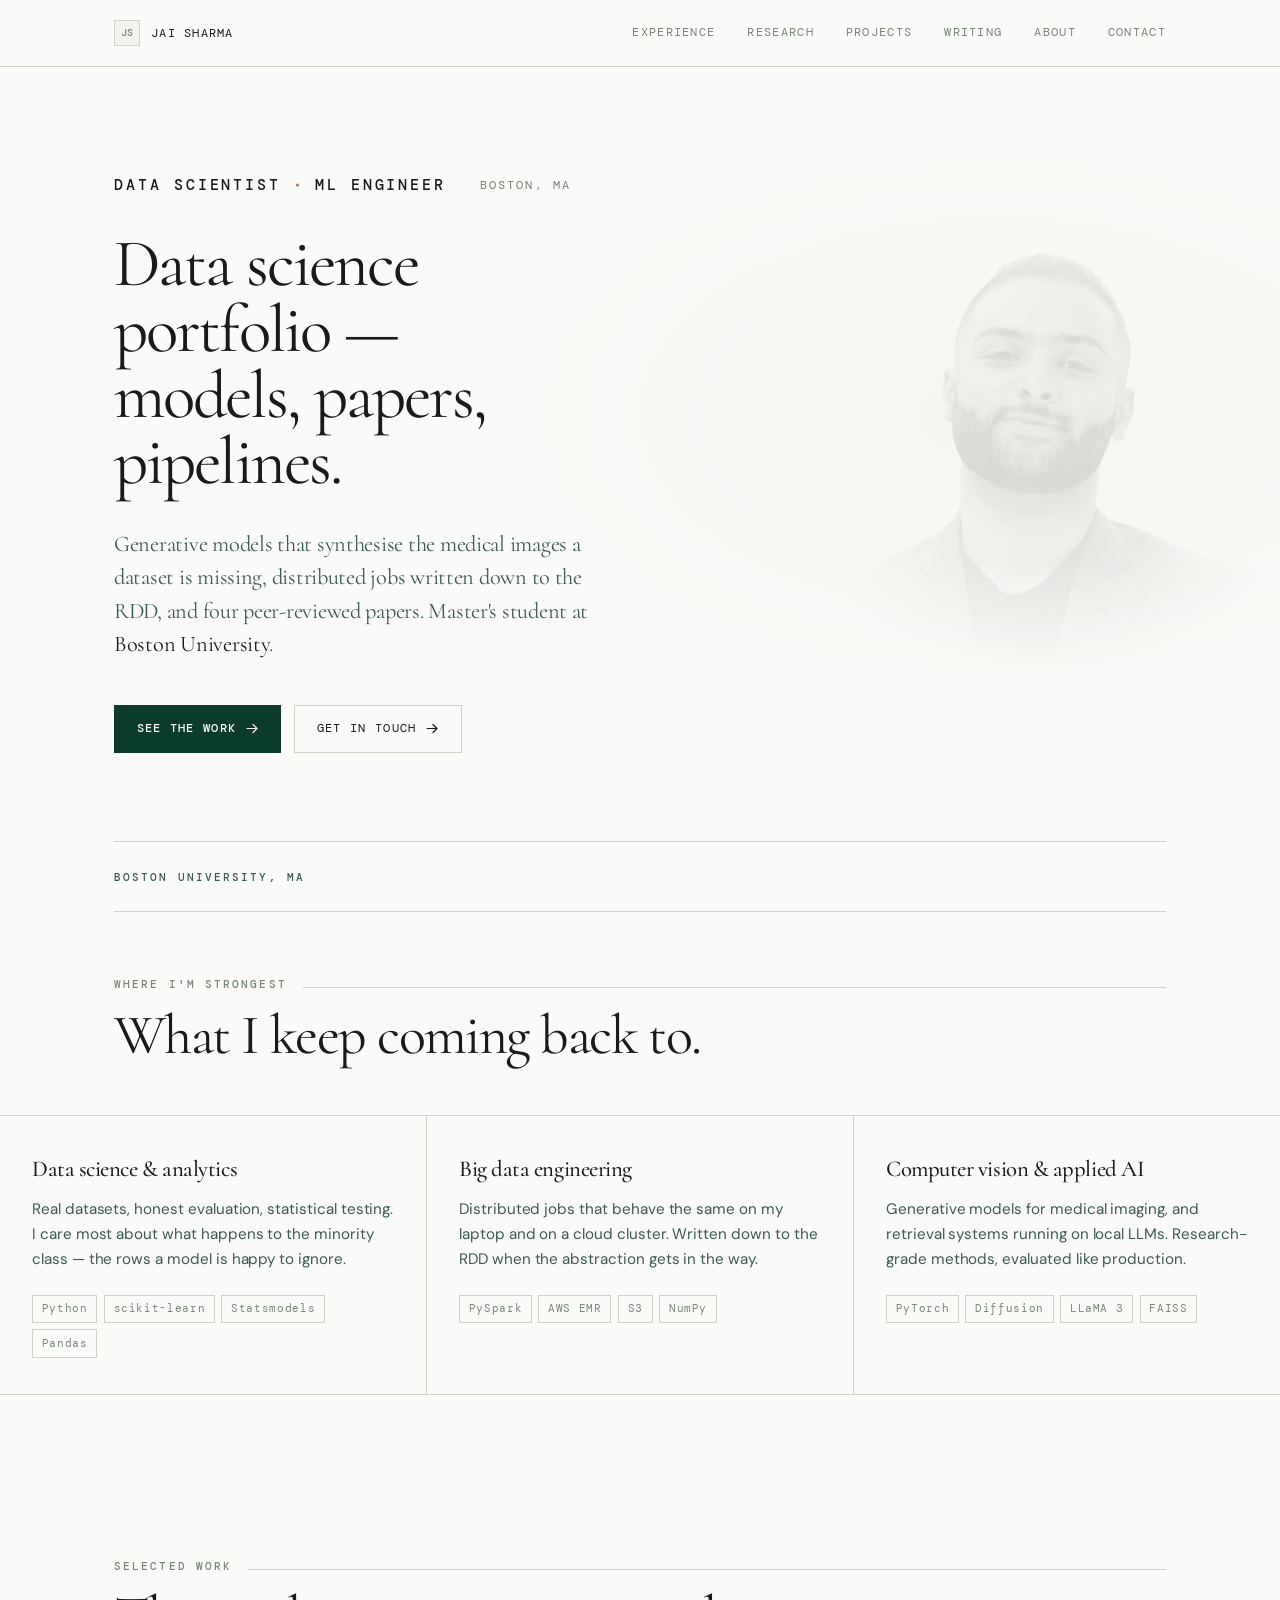
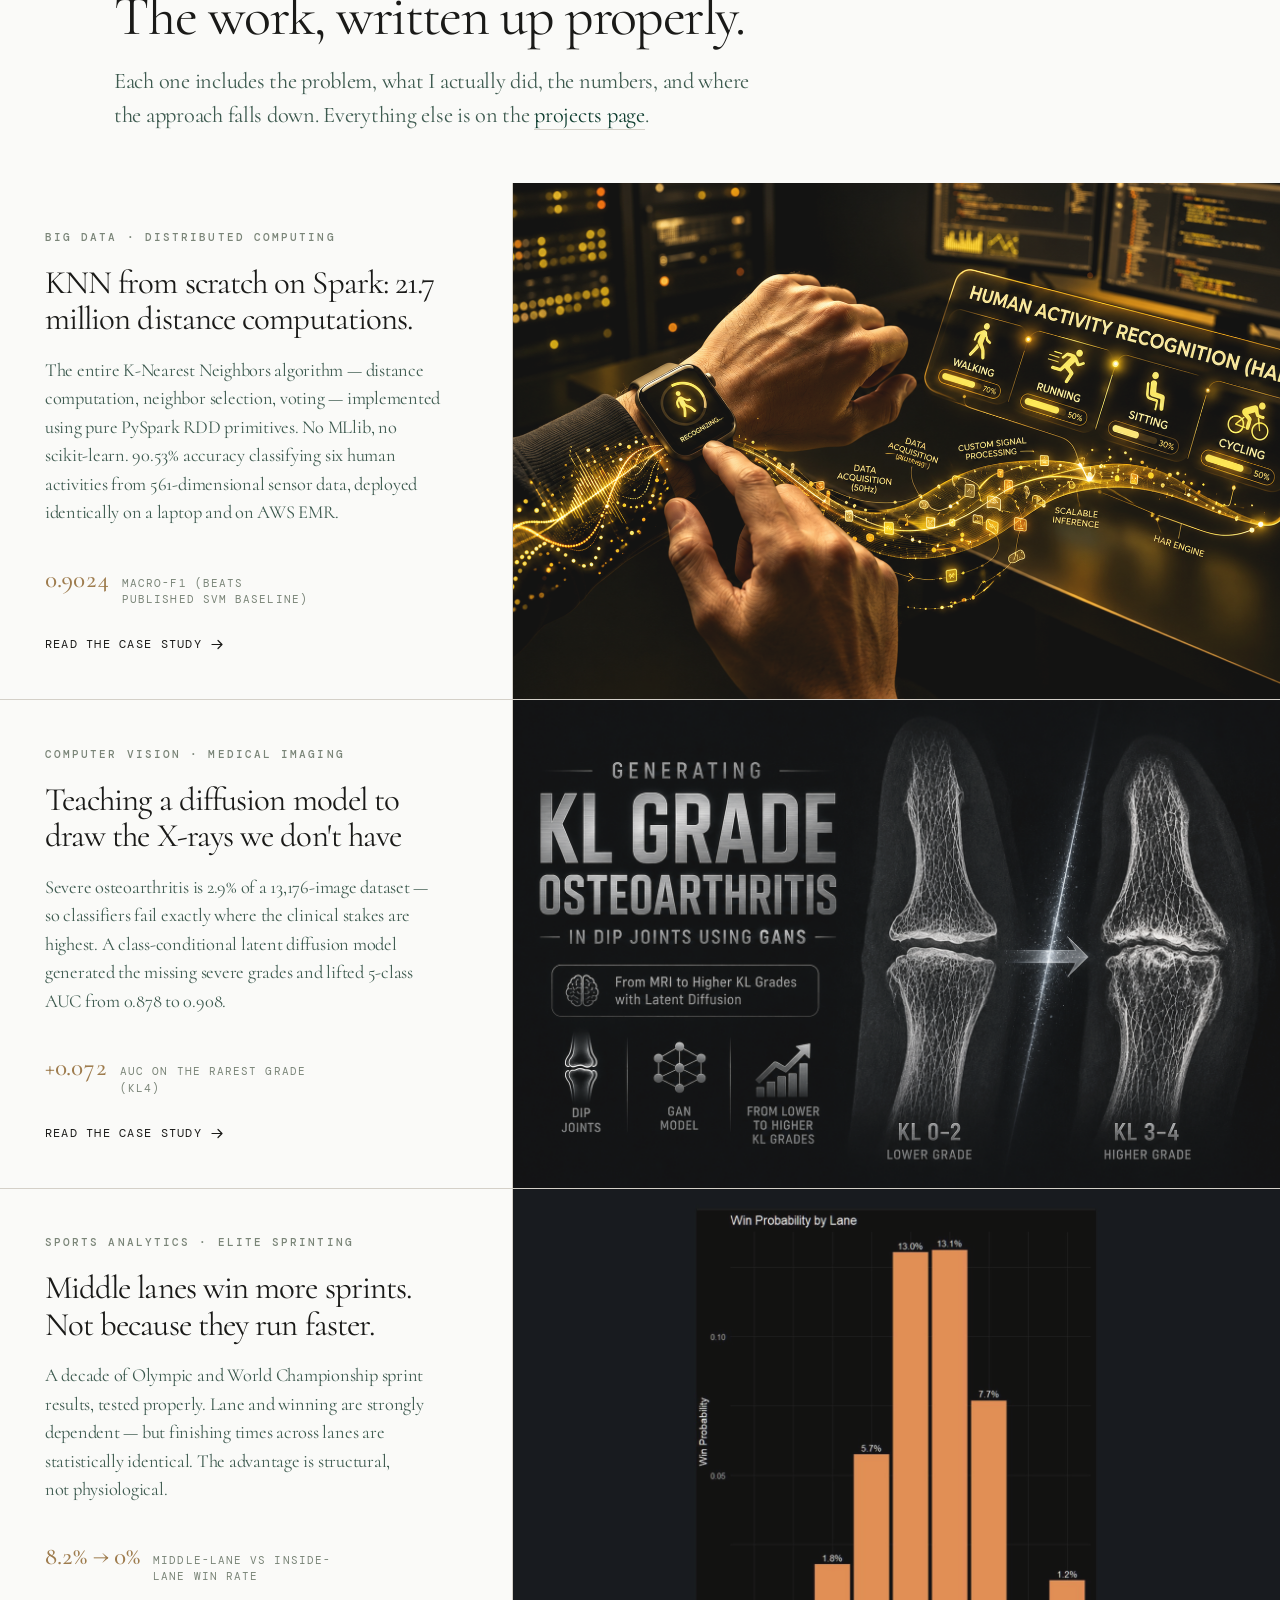
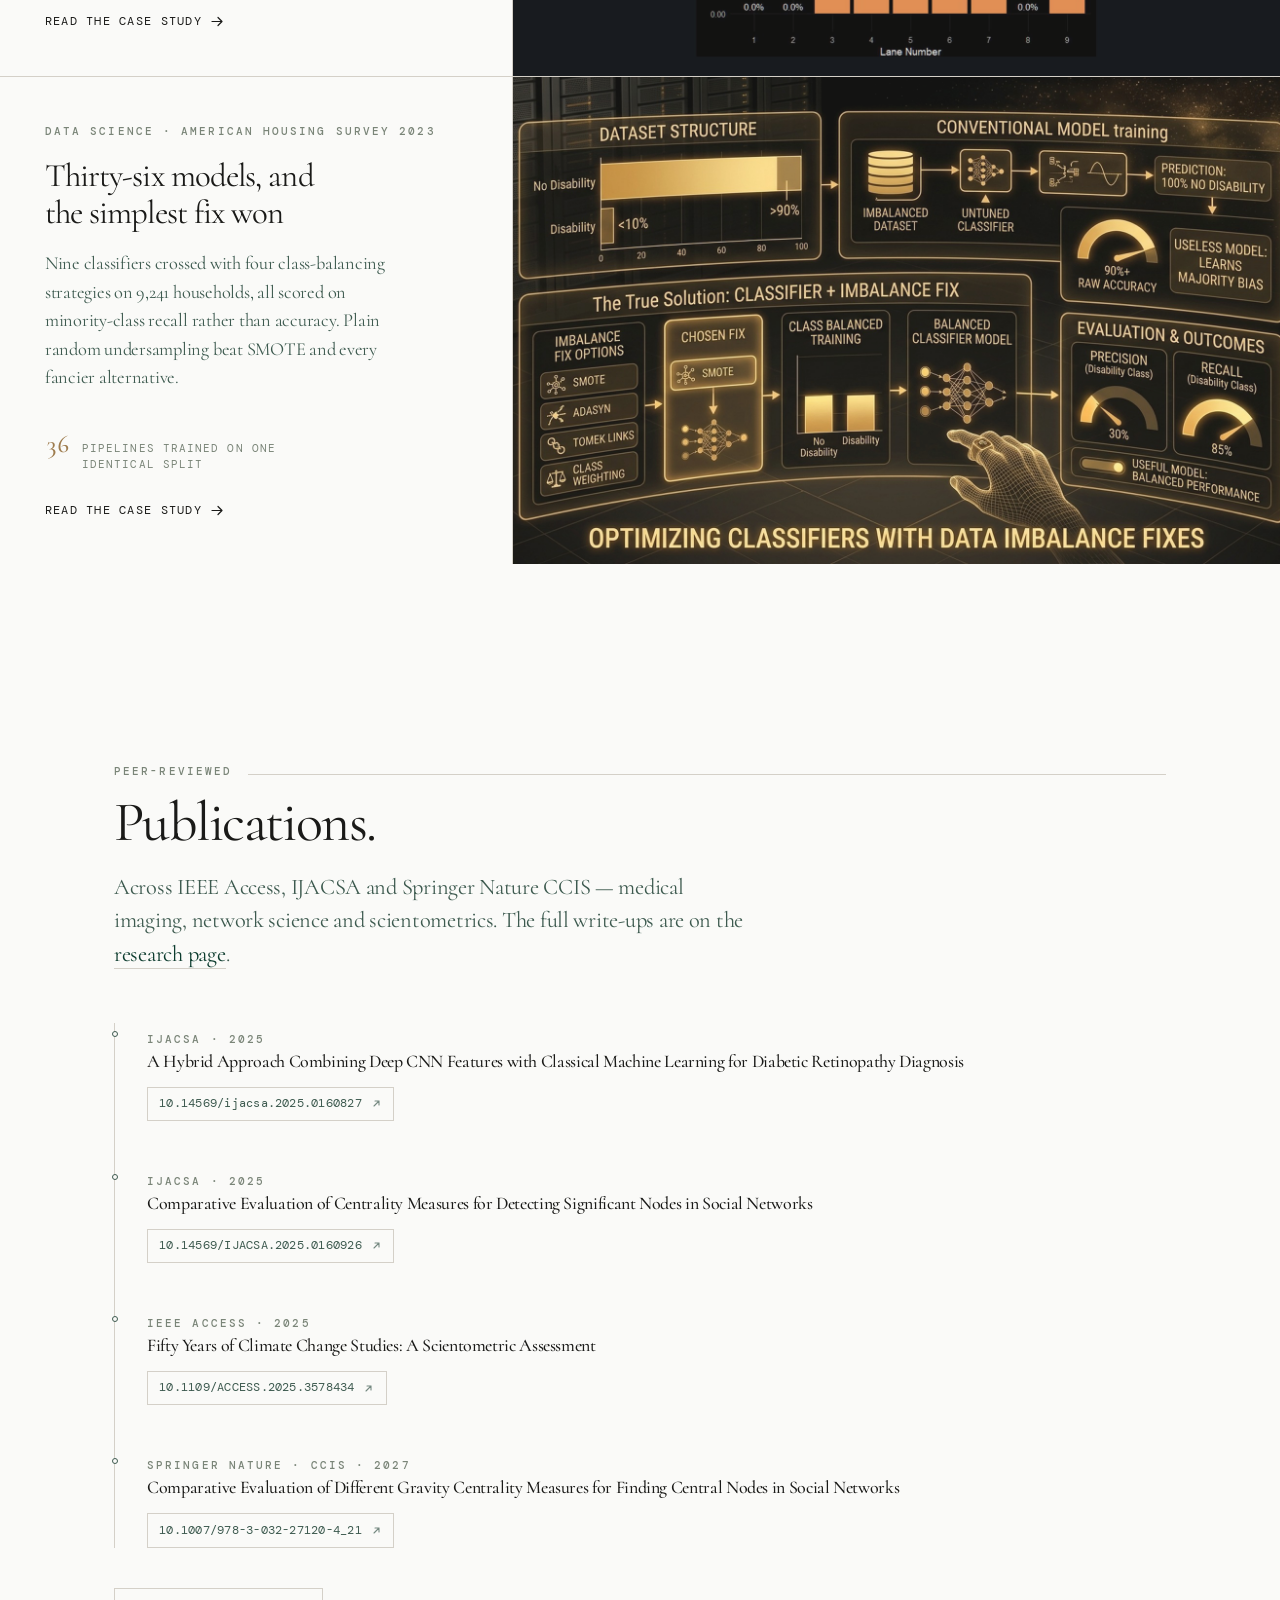
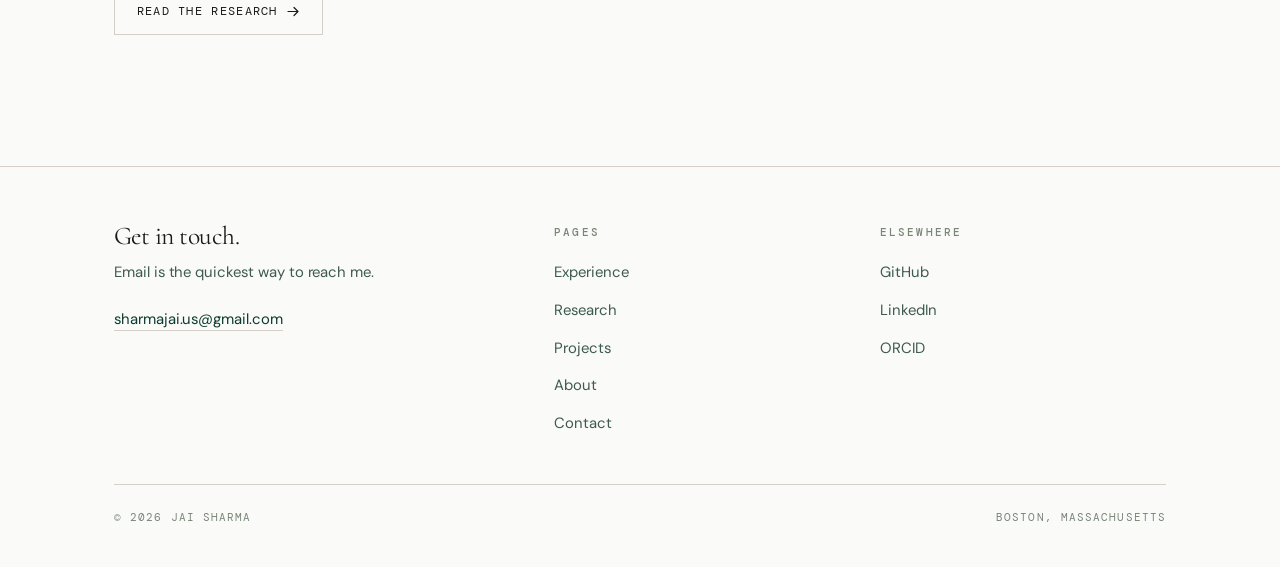
==== index.html @ 4ce23d23 "Snapshot of the Vault design before the Antigravity redesign Co-Authored-By: Claude Opus 5.5 <norepl" ====
<!doctype html>
<html lang="en">
<head>
<meta charset="utf-8">
<meta name="viewport" content="width=device-width, initial-scale=1">
<title>Jai Sharma — Data Scientist &amp; ML Engineer, Boston</title>
<meta name="description" content="Data scientist and ML engineer in Boston. Class-conditional latent diffusion for medical imaging, distributed systems on PySpark and AWS EMR, and four peer-reviewed publications.">
<link rel="canonical" href="https://sharmajai.com/">
<link rel="icon" href="assets/branding/favicon.ico" sizes="32x32">
<link rel="icon" href="assets/branding/icon-192.png" type="image/png" sizes="192x192">
<link rel="apple-touch-icon" href="assets/branding/apple-touch-icon.png">
<meta property="og:type" content="website">
<meta property="og:url" content="https://sharmajai.com/">
<meta property="og:title" content="Jai Sharma — Data Scientist &amp; ML Engineer">
<meta property="og:description" content="Latent diffusion for medical imaging. PySpark on AWS EMR. Four peer-reviewed papers.">
<meta property="og:image" content="https://sharmajai.com/assets/branding/og-image.jpg">
<meta name="twitter:card" content="summary_large_image">
<link rel="preconnect" href="https://fonts.googleapis.com">
<link rel="preconnect" href="https://fonts.gstatic.com" crossorigin>
<link href="https://fonts.googleapis.com/css2?family=Cormorant:ital,wght@0,300..700;1,300..700&amp;family=DM+Sans:ital,opsz,wght@0,9..40,100..1000;1,9..40,100..1000&amp;family=DM+Mono:wght@400;500&amp;display=swap" rel="stylesheet">
<link rel="stylesheet" href="css/site.css">
<script type="application/ld+json">
{
  "@context": "https://schema.org",
  "@type": "Person",
  "name": "Jai Sharma",
  "url": "https://sharmajai.com",
  "email": "sharmajai.us@gmail.com",
  "jobTitle": "Data Scientist and Machine Learning Engineer",
  "address": { "@type": "PostalAddress", "addressLocality": "Boston", "addressRegion": "MA" },
  "alumniOf": [
    { "@type": "CollegeOrUniversity", "name": "Boston University" },
    { "@type": "CollegeOrUniversity", "name": "Guru Nanak Dev University" }
  ],
  "sameAs": [
    "https://github.com/jai0812",
    "https://linkedin.com/in/jaisharma08122002/",
    "https://orcid.org/0009-0006-7427-8998"
  ]
}
</script>
</head>
<body>
<a class="skip" href="#main">Skip to content</a>

<header class="nav">
  <div class="nav__in">
    <a class="brand" href="index.html">
      <span class="brand__mark" aria-hidden="true">JS</span>
      <span class="brand__name">Jai Sharma</span>
    </a>
    <button class="nav__toggle" type="button" aria-expanded="false" aria-label="Open menu" aria-controls="nav-links">
      <svg viewBox="0 0 16 16" fill="none" aria-hidden="true"><path d="M1 4h14M1 8h14M1 12h14" stroke="currentColor" stroke-width="1.3" stroke-linecap="round"/></svg>
    </button>
    <nav class="nav__links" id="nav-links" data-open="false" aria-label="Primary">
      <a class="nav__link" href="experience.html">Experience</a>
      <a class="nav__link" href="research.html">Research</a>
      <a class="nav__link" href="projects.html">Projects</a>
      <a class="nav__link" href="writing.html">Writing</a>
      <a class="nav__link" href="about.html">About</a>
      <a class="nav__link" href="contact.html">Contact</a>
    </nav>
  </div>
</header>

<main id="main">

  <!-- ============================ hero ============================== -->
  <section class="hero">
    <div class="hero__plate" aria-hidden="true">
      <img src="assets/photo/jai-cutout.png" alt="" width="1000" height="998" fetchpriority="high">
    </div>

    <div class="wrap hero__in">
      <p class="hero__eyebrow">
        <span class="hero__role">Data Scientist</span>
        <span class="hero__role">ML Engineer</span>
        <span class="hero__loc">Boston, MA</span>
      </p>

      <h1 class="display hero__display">Data science portfolio — models, papers, pipelines.</h1>

      <p class="lede hero__sub">
        Generative models that synthesise the medical images a dataset is missing,
        distributed jobs written down to the RDD, and four peer-reviewed papers.
        Master's student at <strong>Boston University</strong>.
      </p>

      <div class="hero__cta">
        <a class="btn btn--primary" href="#work" data-arrow>See the work</a>
        <a class="btn" href="contact.html" data-arrow>Get in touch</a>
        <a class="btn" data-resume download hidden>Download résumé</a>
      </div>
    </div>
  </section>

  <div class="wrap"><div data-availability hidden></div></div>

  <!-- =========================== pillars =========================== -->
  <section class="section section--tight">
    <div class="wrap">
      <div class="shead">
        <div class="shead__top"><span class="label">Where I'm strongest</span></div>
        <h2 class="display">What I keep coming back to.</h2>
      </div>
    </div>
    <div data-render="pillars"></div>
  </section>

  <!-- ======================== selected work ======================== -->
  <section class="section" id="work">
    <div class="wrap">
      <div class="shead">
        <div class="shead__top"><span class="label">Selected work</span></div>
        <h2 class="display">The work, written up properly.</h2>
        <p class="lede">Each one includes the problem, what I actually did, the numbers,
          and where the approach falls down. Everything else is on the
          <a class="link" href="projects.html">projects page</a>.</p>
      </div>
    </div>
    <div data-render="cases"></div>
  </section>

  <!-- ========================= publications ======================== -->
  <section class="section">
    <div class="wrap">
      <div class="shead">
        <div class="shead__top"><span class="label">Peer-reviewed</span></div>
        <h2 class="display">Publications.</h2>
        <p class="lede">Across IEEE Access, IJACSA and Springer Nature CCIS —
          medical imaging, network science and scientometrics. The full write-ups
          are on the <a class="link" href="research.html">research page</a>.</p>
      </div>
      <div data-render="publist"></div>
      <div style="margin-top:2.5rem">
        <a class="btn" href="research.html" data-arrow>Read the research</a>
      </div>
    </div>
  </section>

</main>

<footer class="foot">
  <div class="wrap">
    <div class="foot__in">
      <div>
        <h2 class="display">Get in touch.</h2>
        <p>Email is the quickest way to reach me.</p>
        <p style="margin-top:1.4rem">
          <a class="link" data-site="email" href="mailto:sharmajai.us@gmail.com">sharmajai.us@gmail.com</a>
        </p>
      </div>
      <div class="foot__col">
        <h3 class="label">Pages</h3>
        <ul>
          <li><a href="experience.html">Experience</a></li>
          <li><a href="research.html">Research</a></li>
          <li><a href="projects.html">Projects</a></li>
          <li><a href="about.html">About</a></li>
          <li><a href="contact.html">Contact</a></li>
        </ul>
      </div>
      <div class="foot__col">
        <h3 class="label">Elsewhere</h3>
        <ul>
          <li><a data-site="github" href="https://github.com/jai0812" target="_blank" rel="noopener">GitHub</a></li>
          <li><a data-site="linkedin" href="https://linkedin.com/in/jaisharma08122002/" target="_blank" rel="noopener">LinkedIn</a></li>
          <li><a data-site="orcid" href="https://orcid.org/0009-0006-7427-8998" target="_blank" rel="noopener">ORCID</a></li>
        </ul>
      </div>
    </div>
    <div class="foot__base">
      <span>© <span data-year>2026</span> Jai Sharma</span>
      <span>Boston, Massachusetts</span>
    </div>
  </div>
</footer>

<script src="js/data.js"></script>
<script src="js/site.js"></script>
</body>
</html>
---- css/site.css ----
/* =============================================================================
   sharmajai.com — visual system

   Direction: The Vault. A Swiss private bank's annual report — near-white linen,
   deep forest green, and gold reserved strictly for measured results. Vast white
   space, surgical precision. Every element earns its place or it is not there.
   ========================================================================== */

/* ------------------------------- tokens ---------------------------------- */
:root {
  /* surfaces — warm linen whites */
  --film:        #FAFAF8;
  --film-1:      #F4F2EE;
  --film-2:      #EDEAE4;
  --film-3:      #E5E2DB;

  /* structure */
  --line:        #D4D0C8;
  --line-soft:   #E5E2DB;

  /* type */
  --bone:        #0B3B2D;   /* primary — deep forest green */
  --soft:        #3D5A4F;   /* secondary — muted green */
  --dim:         #7A8578;   /* tertiary, labels */

  /* the one warm accent — measured results only */
  --signal:      #9E7C4E;
  --signal-weak: #F0EBE0;

  /* ink — for headings that need true black density */
  --ink:         #1A1A18;

  /* focus ring */
  --exposure:    #0B3B2D;

  /* type families */
  --display: 'Cormorant', 'Garamond', 'Times New Roman', serif;
  --body:    'DM Sans', -apple-system, BlinkMacSystemFont, 'Segoe UI', sans-serif;
  --mono:    'DM Mono', ui-monospace, 'SF Mono', Menlo, monospace;

  /* rhythm */
  --gutter: clamp(1.25rem, 5vw, 4rem);
  --max:    1180px;
  --pad-y:  clamp(4.5rem, 11vh, 9rem);

  --ease: cubic-bezier(.22, .61, .36, 1);
}

/* ------------------------------- reset ----------------------------------- */
*, *::before, *::after { box-sizing: border-box; }
[hidden] { display: none !important; }
html { -webkit-text-size-adjust: 100%; scroll-behavior: smooth; }
body, h1, h2, h3, h4, p, figure, blockquote, dl, dd, ul, ol { margin: 0; padding: 0; }
ul, ol { list-style: none; }
img, svg, canvas, video { display: block; max-width: 100%; }
button, input, textarea, select { font: inherit; color: inherit; }

body {
  background: var(--film);
  color: var(--ink);
  font-family: var(--body);
  font-size: 1.0625rem;
  line-height: 1.65;
  font-weight: 400;
  letter-spacing: -0.003em;
  -webkit-font-smoothing: antialiased;
  overflow-x: hidden;
}

::selection { background: var(--bone); color: var(--film); }

/* ---------------------------- typography --------------------------------- */
.display {
  font-family: var(--display);
  font-weight: 400;
  line-height: 0.98;
  letter-spacing: -0.028em;
  color: var(--ink);
  text-wrap: balance;
}
.display em { font-style: italic; font-weight: 400; }

h1.display  { font-size: clamp(2.9rem, 8.2vw, 6.6rem); }
h1.hero__display { font-size: clamp(2.2rem, 5.5vw, 4.2rem); }
h2.display  { font-size: clamp(2.1rem, 4.6vw, 3.5rem); }
h3.display  { font-size: clamp(1.5rem, 2.6vw, 2.05rem); line-height: 1.12; }

.lede {
  font-family: var(--display);
  font-weight: 400;
  font-size: clamp(1.18rem, 1.75vw, 1.45rem);
  line-height: 1.5;
  letter-spacing: -0.012em;
  color: var(--soft);
  max-width: 58ch;
  text-wrap: pretty;
}

.label {
  font-family: var(--mono);
  font-size: 0.6875rem;
  font-weight: 500;
  letter-spacing: 0.19em;
  text-transform: uppercase;
  color: var(--dim);
}

.prose p { max-width: 68ch; color: var(--soft); margin-bottom: 1.1em; text-wrap: pretty; }
.prose p:last-child { margin-bottom: 0; }
.prose strong { color: var(--ink); font-weight: 500; }
.prose em { color: var(--ink); font-style: italic; }

.fig {
  font-family: var(--display);
  font-weight: 500;
  color: var(--signal);
  font-variant-numeric: tabular-nums;
  letter-spacing: -0.01em;
  font-size: 1.1em;
}

a { color: inherit; text-decoration: none; }

.link {
  color: var(--bone);
  border-bottom: 1px solid var(--line);
  padding-bottom: 1px;
  transition: border-color .25s var(--ease), color .25s var(--ease);
}
.link:hover { border-bottom-color: var(--signal); color: var(--ink); }

.doi {
  display: inline-flex; align-items: center; gap: .55rem;
  font-family: var(--mono); font-size: .74rem; letter-spacing: .02em;
  color: var(--soft);
  border: 1px solid var(--line); border-radius: 0;
  padding: .4rem .7rem;
  transition: border-color .25s var(--ease), color .25s var(--ease), background .25s var(--ease);
}
.doi svg { flex: none; opacity: .7; }
.doi:hover { color: var(--ink); border-color: var(--bone); background: var(--film-1); }
.doi:hover svg { opacity: 1; }

:focus-visible {
  outline: 2px solid var(--exposure);
  outline-offset: 3px;
  border-radius: 0;
}

.skip {
  position: absolute; left: -9999px; top: 0; z-index: 200;
  background: var(--bone); color: var(--film);
  padding: .75rem 1.25rem; font-family: var(--mono); font-size: .8rem;
}
.skip:focus { left: 1rem; top: 1rem; }

.sr { position: absolute; width: 1px; height: 1px; padding: 0; overflow: hidden;
      clip: rect(0 0 0 0); white-space: nowrap; border: 0; }

/* ------------------------------ layout ----------------------------------- */
.wrap { width: 100%; max-width: var(--max); margin-inline: auto; padding-inline: var(--gutter); }
.section { padding-block: var(--pad-y); }
.section--tight { padding-block: clamp(3rem, 7vh, 5rem); }
.rule { height: 1px; background: var(--line); border: 0; }

.shead { display: flex; flex-direction: column; gap: .9rem; margin-bottom: 3.25rem; }
.shead__top { display: flex; align-items: baseline; gap: 1rem; }
.shead__top::after { content: ''; flex: 1; height: 1px; background: var(--line); }
.shead .lede { margin-top: .35rem; }

/* ------------------------------ nav -------------------------------------- */
.nav {
  position: sticky; top: 0; z-index: 60;
  background: color-mix(in srgb, var(--film) 88%, transparent);
  backdrop-filter: blur(14px) saturate(120%);
  -webkit-backdrop-filter: blur(14px) saturate(120%);
  border-bottom: 1px solid var(--line);
}
.nav__in {
  display: flex; align-items: center; justify-content: space-between;
  height: 66px;
  width: 100%; max-width: var(--max); margin-inline: auto; padding-inline: var(--gutter);
}
.brand { display: flex; align-items: center; gap: .7rem; }
.brand__mark {
  width: 26px; height: 26px; flex: none; border-radius: 0;
  border: 1px solid var(--line);
  display: grid; place-items: center;
  font-family: var(--mono); font-size: .625rem; font-weight: 500;
  letter-spacing: .04em; color: var(--dim);
  background: var(--film-1);
  transition: border-color .3s var(--ease), color .3s var(--ease), background .3s var(--ease);
}
.brand:hover .brand__mark { border-color: var(--bone); color: var(--bone); background: var(--film-2); }
.brand__name { font-family: var(--mono); font-size: .78rem; letter-spacing: .1em;
               text-transform: uppercase; color: var(--ink); }

.nav__links { display: flex; align-items: center; gap: 2rem; }
.nav__link {
  font-family: var(--mono); font-size: .74rem; letter-spacing: .11em;
  text-transform: uppercase; color: var(--dim);
  padding-block: .4rem; position: relative;
  transition: color .25s var(--ease);
}
.nav__link:hover { color: var(--ink); }
.nav__link[aria-current='page'] { color: var(--ink); }
.nav__link[aria-current='page']::after {
  content: ''; position: absolute; left: 0; right: 0; bottom: -2px;
  height: 1px; background: var(--bone);
}

.nav__toggle {
  display: none; background: none; border: 1px solid var(--line);
  width: 40px; height: 34px; border-radius: 0; cursor: pointer;
  color: var(--soft); align-items: center; justify-content: center;
}
.nav__toggle svg { width: 16px; height: 16px; }

/* -------------------------- hero (home only) ----------------------------- */
.hero { position: relative; overflow: hidden; }
.hero__in {
  position: relative; z-index: 2;
  min-height: min(86vh, 780px);
  display: flex; flex-direction: column; justify-content: center;
  padding-block: clamp(4rem, 9vh, 7rem) clamp(3rem, 7vh, 5rem);
}
.hero__eyebrow {
  display: flex; flex-wrap: wrap; align-items: center;
  gap: .55rem 2.1rem; margin-bottom: 2.1rem;
}
.hero__role {
  font-family: var(--mono); font-size: .92rem; font-weight: 500;
  letter-spacing: .2em; text-transform: uppercase; color: var(--ink);
  position: relative;
}
.hero__role + .hero__role::before {
  content: ''; position: absolute; left: -1.15rem; top: 50%;
  width: 3px; height: 3px; border-radius: 50%; background: var(--signal);
  transform: translateY(-50%);
}
.hero__loc {
  font-family: var(--mono); font-size: .78rem; letter-spacing: .17em;
  text-transform: uppercase; color: var(--dim);
}

.hero h1 { max-width: 12ch; color: var(--ink); }
.hero__sub { margin-top: 2rem; max-width: 44ch; }
.hero__sub strong { color: var(--ink); font-weight: 400; }
.hero__cta { display: flex; flex-wrap: wrap; gap: .8rem; margin-top: 2.75rem; }

/* portrait — lighter treatment on white */
.hero__plate {
  position: absolute; z-index: 1; pointer-events: none;
  top: 50%; right: -2%; transform: translateY(-50%);
  width: min(42vw, 560px); aspect-ratio: 1 / 1;
}
.hero__plate img {
  width: 100%; height: 100%; object-fit: contain;
  opacity: .12;
  filter: grayscale(1) contrast(1.08);
  -webkit-mask-image: radial-gradient(ellipse 68% 62% at 52% 42%, #000 32%, transparent 78%);
          mask-image: radial-gradient(ellipse 68% 62% at 52% 42%, #000 32%, transparent 78%);
}
/* subtle warm glow */
.hero::before {
  content: ''; position: absolute; inset: 0; z-index: 0; pointer-events: none;
  background: radial-gradient(ellipse 60% 55% at 78% 45%,
              color-mix(in srgb, var(--signal) 4%, transparent), transparent 70%);
}

/* ------------------------------ buttons ---------------------------------- */
.btn {
  display: inline-flex; align-items: center; gap: .6rem;
  font-family: var(--mono); font-size: .74rem; letter-spacing: .11em;
  text-transform: uppercase;
  padding: .82rem 1.35rem; border-radius: 0;
  border: 1px solid var(--line);
  color: var(--ink); background: transparent;
  cursor: pointer;
  transition: border-color .3s var(--ease), background .3s var(--ease),
              color .3s var(--ease), transform .3s var(--ease);
}
.btn:hover { border-color: var(--bone); background: var(--film-1); transform: translateY(-1px); }
.btn--primary { background: var(--bone); color: var(--film); border-color: var(--bone); font-weight: 500; }
.btn--primary:hover { background: var(--ink); border-color: var(--ink); color: var(--film); }
.btn__arrow { transition: transform .3s var(--ease); }
.btn:hover .btn__arrow { transform: translateX(3px); }

/* ------------------------------- panels ---------------------------------- */
.panel {
  background: var(--film-1);
  border: 1px solid var(--line);
  border-radius: 0;
}

/* ------------------------------ pillars ---------------------------------- */
.pillars { display: grid; gap: 1px; background: var(--line); border-block: 1px solid var(--line); }
@media (min-width: 820px) { .pillars { grid-template-columns: repeat(3, 1fr); } }
.pillar { background: var(--film); padding: 2.5rem 2rem 2.25rem; transition: background .4s var(--ease); }
.pillar:hover { background: var(--film-1); }
.pillar h3 { font-family: var(--display); font-size: 1.42rem; font-weight: 500;
             letter-spacing: -0.02em; line-height: 1.15; margin-bottom: .95rem; color: var(--ink); }
.pillar p { color: var(--soft); font-size: .95rem; margin-bottom: 1.4rem; }
.chips { display: flex; flex-wrap: wrap; gap: .4rem; }
.chip {
  font-family: var(--mono); font-size: .66rem; letter-spacing: .06em;
  color: var(--dim); border: 1px solid var(--line);
  padding: .28rem .55rem; border-radius: 0; white-space: nowrap;
}

/* ---------------------------- case study cards --------------------------- */
.cases { display: flex; flex-direction: column; gap: 1px; background: var(--line); }
.case {
  display: grid; gap: 0; background: var(--film);
  position: relative;
  transition: background .4s var(--ease);
}
.case:hover { background: var(--film-1); }
@media (min-width: 900px) { .case { grid-template-columns: 40% 60%; align-items: stretch; } }

.case__body { padding: clamp(2rem, 3.5vw, 3rem); display: flex; flex-direction: column; }
.case__kicker { margin-bottom: 1.15rem; }
.case__body h3 { margin-bottom: 1.1rem; color: var(--ink); }
.case__body p {
  font-family: var(--display); font-weight: 400;
  font-size: clamp(1.15rem, 1.35vw, 1.32rem); line-height: 1.55; letter-spacing: -0.013em;
  color: var(--soft); max-width: 44ch; text-wrap: pretty;
}
.case__metric { margin-top: auto; padding-top: 2rem; display: flex; align-items: baseline; gap: .85rem; }
.case__metric .fig { font-size: 1.55rem; }
.case__metric span:last-child { font-family: var(--mono); font-size: .68rem;
  letter-spacing: .1em; text-transform: uppercase; color: var(--dim); max-width: 28ch; line-height: 1.5; }
.case__more { margin-top: 1.75rem; display: inline-flex; align-items: center; gap: .55rem;
  font-family: var(--mono); font-size: .72rem; letter-spacing: .11em; text-transform: uppercase;
  color: var(--ink); }
.case__more svg { transition: transform .3s var(--ease); }
.case:hover .case__more svg { transform: translateX(4px); }

.case__plate { position: relative; background: var(--film-2); overflow: hidden;
               border-left: 1px solid var(--line); min-height: 260px; }
@media (min-width: 900px) { .case__plate { min-height: clamp(300px, 27vw, 460px); } }
.case__plate .case__media {
  width: 100%; height: 100%; object-fit: cover; object-position: center;
  opacity: .92;
  transition: opacity .5s var(--ease), transform .8s var(--ease);
}
.case:hover .case__plate .case__media { opacity: 1; transform: scale(1.015); }
.case__plate--empty { display: grid; place-items: center; }
.case__plate--empty .label { color: var(--line); font-size: .62rem; }

/* --------------------------- publications -------------------------------- */
.papers { border-top: 1px solid var(--line); }
.paper { border-bottom: 1px solid var(--line); }
.paper__head {
  width: 100%; text-align: left; background: none; border: 0; cursor: pointer;
  display: grid; gap: .55rem 1.75rem; padding: 1.9rem 0;
  transition: opacity .3s var(--ease);
}
@media (min-width: 860px) { .paper__head { grid-template-columns: 132px 1fr 40px; align-items: start; } }
.paper__head:hover { opacity: .68; }
.paper__venue { font-family: var(--mono); font-size: .7rem; letter-spacing: .1em;
                text-transform: uppercase; color: var(--dim); line-height: 1.7; }
.paper__venue b { display: block; color: var(--soft); font-weight: 500; }
.paper__title { font-family: var(--display); font-size: clamp(1.15rem, 1.9vw, 1.42rem);
                font-weight: 500; line-height: 1.28; letter-spacing: -0.015em; text-wrap: pretty; color: var(--ink); }
.paper__authors { font-size: .84rem; color: var(--dim); margin-top: .6rem; }
.paper__authors b { color: var(--soft); font-weight: 500; }
.paper__plus { justify-self: end; color: var(--dim); align-self: center;
               font-family: var(--mono); font-size: 1.1rem; line-height: 1;
               transition: transform .35s var(--ease), color .3s var(--ease); }
.paper__head[aria-expanded='true'] .paper__plus { transform: rotate(45deg); color: var(--signal); }

.paper__panel { display: grid; grid-template-rows: 0fr; transition: grid-template-rows .45s var(--ease); }
.paper__panel[data-open='true'] { grid-template-rows: 1fr; }
.paper__panel > div { overflow: hidden; }
.paper__inner { padding-bottom: 3rem; display: grid; gap: 2.25rem; }
@media (min-width: 900px) { .paper__inner { grid-template-columns: 1fr 1fr; gap: 2.25rem 3.5rem; } }
.paper__lede { font-family: var(--display); font-size: 1.22rem; font-weight: 400;
               line-height: 1.4; letter-spacing: -0.015em; color: var(--ink); }
@media (min-width: 900px) { .paper__lede { grid-column: 1 / -1; max-width: 46ch; } }

.stepped { counter-reset: s; display: flex; flex-direction: column; gap: 1rem; }
.stepped li { position: relative; padding-left: 2.4rem; color: var(--soft); font-size: .94rem; }
.stepped li::before {
  counter-increment: s; content: counter(s, decimal-leading-zero);
  position: absolute; left: 0; top: .18em;
  font-family: var(--mono); font-size: .68rem; color: var(--dim); letter-spacing: .05em;
}

.kv { border-top: 1px solid var(--line); }
.kv div { display: flex; justify-content: space-between; align-items: baseline; gap: 1.5rem;
          padding: .78rem 0; border-bottom: 1px solid var(--line-soft); }
.kv dt { font-family: var(--mono); font-size: .7rem; letter-spacing: .1em;
         text-transform: uppercase; color: var(--dim); }
.kv dd { font-size: .95rem; color: var(--ink); text-align: right; }

.bars { display: flex; flex-direction: column; gap: .7rem; }
.bar__row { display: grid; grid-template-columns: 1fr; gap: .3rem; }
.bar__top { display: flex; justify-content: space-between; align-items: baseline; gap: 1rem; }
.bar__name { font-size: .85rem; color: var(--soft); }
.bar__val { font-family: var(--mono); font-size: .78rem; color: var(--dim);
            font-variant-numeric: tabular-nums; }
.bar__track { height: 3px; background: var(--line); border-radius: 0; overflow: hidden; }
.bar__fill { height: 100%; background: var(--dim); border-radius: 0;
             transform-origin: left; transform: scaleX(0); transition: transform 1s var(--ease); }
.bar__row--lead .bar__name { color: var(--ink); }
.bar__row--lead .bar__val  { color: var(--signal); }
.bar__row--lead .bar__fill { background: var(--signal); }
.is-in .bar__fill { transform: scaleX(1); }

/* ------------------------------ projects --------------------------------- */
.filters { display: flex; flex-wrap: wrap; gap: .5rem; margin-bottom: 2.75rem; }
.filter {
  font-family: var(--mono); font-size: .7rem; letter-spacing: .1em; text-transform: uppercase;
  color: var(--dim); background: none; border: 1px solid var(--line);
  padding: .5rem .9rem; border-radius: 0; cursor: pointer;
  transition: color .25s var(--ease), border-color .25s var(--ease), background .25s var(--ease);
}
.filter:hover { color: var(--ink); border-color: var(--soft); }
.filter[aria-pressed='true'] { color: var(--film); background: var(--bone); border-color: var(--bone); }

.grid-projects { display: grid; gap: 1px; background: var(--line); border: 1px solid var(--line); }
@media (min-width: 700px)  { .grid-projects { grid-template-columns: repeat(2, 1fr); } }
@media (min-width: 1040px) { .grid-projects { grid-template-columns: repeat(3, 1fr); } }

.project {
  background: var(--film); padding: 1.9rem 1.75rem 1.6rem;
  display: flex; flex-direction: column; min-height: 260px;
  transition: background .35s var(--ease);
  position: relative; overflow: hidden;
}
.project:hover { background: var(--film-1); }
.project--featured { cursor: pointer; }
.project__overlay {
  position: absolute; inset: 0; display: flex; align-items: center; justify-content: center;
  background: rgba(11, 59, 45, .78); backdrop-filter: blur(8px); -webkit-backdrop-filter: blur(8px);
  opacity: 0; transition: opacity .3s var(--ease); z-index: 2; pointer-events: none;
}
.project--featured:hover .project__overlay { opacity: 1; }
.project__overlay span {
  font-family: var(--mono); font-size: .78rem; letter-spacing: .12em;
  text-transform: uppercase; color: var(--film);
  border: 1px solid rgba(250,250,248,.3); padding: .65rem 1.4rem; border-radius: 0;
  background: rgba(255, 255, 255, .06);
}
.project__cat { margin-bottom: 1.1rem; display: flex; align-items: center; gap: .55rem; }
.project__star { color: var(--signal); font-size: .7rem; }
.project h3 { font-family: var(--display); font-size: 1.24rem; font-weight: 500;
              letter-spacing: -0.018em; line-height: 1.2; margin-bottom: .7rem; color: var(--ink); }
.project p { font-size: .9rem; color: var(--soft); margin-bottom: 1.3rem; }
.project__foot { margin-top: auto; display: flex; flex-direction: column; gap: 1rem; }
.project__stat { font-family: var(--display); font-size: .88rem; color: var(--signal);
                 letter-spacing: .02em; font-variant-numeric: tabular-nums; font-weight: 500; }
.project__links { display: flex; gap: 1.1rem; align-items: center; }
.project__links a { font-family: var(--mono); font-size: .68rem; letter-spacing: .1em;
                    text-transform: uppercase; color: var(--soft);
                    border-bottom: 1px solid transparent; padding-bottom: 2px;
                    transition: color .25s var(--ease), border-color .25s var(--ease); }
.project__links a:hover { color: var(--ink); border-bottom-color: var(--line); }

/* ------------------------------ timeline --------------------------------- */
.timeline { position: relative; padding-left: 0; }
.tl { position: relative; padding: 0 0 2.75rem 2rem; border-left: 1px solid var(--line); }
.tl:last-child { padding-bottom: 0; }
.tl::before {
  content: ''; position: absolute; left: -3.5px; top: .55rem;
  width: 6px; height: 6px; border-radius: 50%;
  background: var(--film); border: 1px solid var(--soft);
}
.tl--now::before { background: var(--signal); border-color: var(--signal); }
.tl__period { margin-bottom: .5rem; }
.tl h3 { font-family: var(--display); font-size: 1.35rem; font-weight: 500;
         letter-spacing: -0.02em; line-height: 1.2; color: var(--ink); }
.tl__where { font-size: .95rem; color: var(--soft); margin-top: .3rem; }
.tl__detail { font-size: .93rem; color: var(--soft); margin-top: .85rem; max-width: 60ch; }
.tl__bullets { margin-top: 1rem; display: flex; flex-direction: column; gap: .5rem; }
.tl__bullets li { position: relative; padding-left: 1.1rem; font-size: .93rem; color: var(--soft); }
.tl__bullets li::before { content: ''; position: absolute; left: 0; top: .68em;
                          width: 4px; height: 1px; background: var(--dim); }
.tl .chips { margin-top: 1.1rem; }

.tl__fig { margin: 1.6rem 0 0; max-width: 640px; }
.tl__fig img {
  width: 100%; height: auto; border-radius: 0;
  border: 1px solid var(--line);
  opacity: .9; transition: opacity .4s var(--ease), border-color .4s var(--ease);
}
.tl:hover .tl__fig img { opacity: 1; border-color: var(--soft); }
.tl__fig figcaption { display: none; }
@media (max-width: 860px) {
  .tl__fig figcaption {
    display: block; margin-top: .55rem;
    font-family: var(--mono); font-size: .68rem; letter-spacing: .12em;
    text-transform: uppercase; color: var(--dim);
  }
}

/* ------------------------------ case pages ------------------------------- */
.page-head { padding-block: clamp(3.5rem, 8vh, 6rem) clamp(2.5rem, 5vh, 3.5rem); }
.page-head .label { margin-bottom: 1.4rem; display: block; }
.page-head h1 { max-width: 20ch; }
.page-head .lede { margin-top: 1.75rem; }

.back { display: inline-flex; align-items: center; gap: .55rem; margin-bottom: 2.25rem;
        font-family: var(--mono); font-size: .72rem; letter-spacing: .11em;
        text-transform: uppercase; color: var(--dim); transition: color .25s var(--ease); }
.back:hover { color: var(--ink); }
.back svg { transition: transform .3s var(--ease); }
.back:hover svg { transform: translateX(-3px); }

.stats { display: grid; gap: 1px; background: var(--line);
         border-block: 1px solid var(--line); }
@media (min-width: 640px) { .stats { grid-template-columns: repeat(2, 1fr); } }
@media (min-width: 940px) { .stats { grid-template-columns: repeat(4, 1fr); } }
.stat { background: var(--film); padding: 1.9rem 1.5rem;
        display: flex; flex-direction: column; }
.stat__v { font-family: var(--display); font-size: clamp(1.25rem, 2.2vw, 1.65rem);
           font-weight: 500; color: var(--signal); font-variant-numeric: tabular-nums;
           letter-spacing: -0.025em; line-height: 1.15; }
.stat__l { margin-top: auto; padding-top: .8rem; display: block; line-height: 1.6; }

.pipe { display: flex; flex-wrap: wrap; gap: .5rem; align-items: stretch; }
.pipe__node {
  flex: 1 1 130px; background: var(--film-1); border: 1px solid var(--line);
  border-radius: 0; padding: .95rem 1rem; position: relative;
}
.pipe__node .label { font-size: .6rem; letter-spacing: .16em; }
.pipe__node b { display: block; margin-top: .45rem; font-family: var(--mono);
                font-size: .78rem; font-weight: 400; color: var(--ink); line-height: 1.45;
                hyphens: none; }
.pipe__node:last-child { border-color: var(--signal); }
.pipe__node:last-child b { color: var(--signal); }

.block { display: grid; gap: 1.5rem 3.5rem; padding-block: clamp(2.5rem, 5vh, 3.75rem);
         border-top: 1px solid var(--line); }
@media (min-width: 900px) { .block { grid-template-columns: 200px 1fr; } }
.block__label { position: sticky; top: 96px; align-self: start; }

figure.plate { margin: 0; }
figure.plate .plate__img {
  background: var(--film-1); border: 1px solid var(--line); border-radius: 0;
  padding: 1rem; overflow: hidden;
}
figure.plate img { width: 100%; height: auto; border-radius: 0; }
figure.plate figcaption {
  margin-top: .9rem; font-size: .85rem; color: var(--dim); line-height: 1.6;
  max-width: 68ch;
}
figure.plate figcaption b { color: var(--soft); font-weight: 500; }
.plate-grid { display: grid; gap: 2rem; }
@media (min-width: 860px) { .plate-grid--2 { grid-template-columns: 1fr 1fr; } }

.table { width: 100%; border-collapse: collapse; font-size: .93rem; }
.table th, .table td { text-align: left; padding: .8rem 1rem .8rem 0;
                       border-bottom: 1px solid var(--line-soft); }
.table th { font-family: var(--mono); font-size: .68rem; letter-spacing: .12em;
            text-transform: uppercase; color: var(--dim); font-weight: 500;
            border-bottom-color: var(--line); }
.table td { color: var(--soft); }
.table td:last-child { text-align: right; color: var(--ink);
                       font-family: var(--mono); font-size: .88rem;
                       font-variant-numeric: tabular-nums; }
.table tr:last-child td { border-bottom: 0; }

.finding {
  border-left: 2px solid var(--signal);
  padding: .25rem 0 .25rem 1.75rem;
  font-family: var(--display); font-size: clamp(1.2rem, 2.1vw, 1.5rem);
  font-weight: 400; line-height: 1.42; letter-spacing: -0.017em;
  color: var(--ink); max-width: 50ch;
}

/* ----------------------------- interests --------------------------------- */
.interests { display: grid; gap: 1px; background: var(--line);
             border: 1px solid var(--line); }
@media (min-width: 700px)  { .interests { grid-template-columns: repeat(2, 1fr); } }
@media (min-width: 1040px) { .interests { grid-template-columns: repeat(3, 1fr); } }
.interest { background: var(--film); padding: 2rem 1.85rem 2.1rem;
            transition: background .35s var(--ease); }
.interest:hover { background: var(--film-1); }
.interest h3 { font-family: var(--display); font-size: 1.3rem; font-weight: 500;
               letter-spacing: -0.018em; line-height: 1.18; margin-bottom: .85rem; color: var(--ink); }
.interest p { font-size: .94rem; color: var(--soft); }

/* ------------------------------- life ------------------------------------ */
.life { display: grid; gap: 1px; background: var(--line); border: 1px solid var(--line); }
@media (min-width: 780px)  { .life { grid-template-columns: repeat(2, 1fr); } }
.life__item { background: var(--film); padding: 2rem 1.85rem; }
.life__item h3 { font-family: var(--display); font-size: 1.28rem; font-weight: 500;
                 letter-spacing: -0.018em; margin-bottom: .4rem; color: var(--ink); }
.life__meta { margin-bottom: 1.1rem; display: block; }
.life__item p { font-size: .92rem; color: var(--soft); margin-bottom: 1rem; }
.life__why { border-left: 1px solid var(--line); padding-left: 1rem;
             font-size: .9rem; color: var(--dim); font-style: italic; }

/* ------------------------------ contact ---------------------------------- */
.form { display: grid; gap: 1.4rem; max-width: 560px; }
.field { display: grid; gap: .55rem; }
.field > label { font-family: var(--mono); font-size: .68rem; letter-spacing: .12em;
                 text-transform: uppercase; color: var(--dim); }
.field input, .field textarea {
  background: var(--film-1); border: 1px solid var(--line); border-radius: 0;
  padding: .8rem .95rem; color: var(--ink); font-size: .97rem; width: 100%;
  transition: border-color .25s var(--ease), background .25s var(--ease);
}
.field input:hover, .field textarea:hover { border-color: var(--soft); }
.field input:focus, .field textarea:focus { border-color: var(--bone); background: var(--film); outline: none; }
.field textarea { resize: vertical; min-height: 140px; line-height: 1.6; }
.form__note { font-size: .82rem; color: var(--dim); }
.form__status { font-family: var(--mono); font-size: .78rem; letter-spacing: .04em; min-height: 1.2em; }
.form__status[data-state='ok']   { color: var(--bone); }
.form__status[data-state='err']  { color: #b34230; }
.form__status[data-state='busy'] { color: var(--dim); }

.contact-links { display: grid; gap: 1px; background: var(--line); border: 1px solid var(--line); }
@media (min-width: 620px) { .contact-links { grid-template-columns: repeat(2, 1fr); } }
.contact-link { background: var(--film); padding: 1.5rem 1.6rem; display: flex;
                flex-direction: column; gap: .4rem; transition: background .3s var(--ease); }
.contact-link:hover { background: var(--film-1); }
.contact-link b { font-size: 1rem; font-weight: 500; color: var(--ink); }

.avail { display: flex; flex-wrap: wrap; gap: 1.25rem 2.5rem; align-items: center;
         padding: 1.6rem 0; border-block: 1px solid var(--line); }
.avail__dot { display: inline-flex; align-items: center; gap: .6rem; }
.avail__dot i { width: 6px; height: 6px; border-radius: 50%; background: var(--bone); }

/* --------------------------- documents list ------------------------------ */
.docs { display: grid; gap: 1px; background: var(--line); border: 1px solid var(--line); }
@media (min-width: 700px) { .docs { grid-template-columns: repeat(2, 1fr); } }
.doc { background: var(--film); padding: 1.25rem 1.5rem; display: flex;
       align-items: center; justify-content: space-between; gap: 1.5rem;
       transition: background .3s var(--ease); }
.doc:hover { background: var(--film-1); }
.doc__kind { font-family: var(--mono); font-size: .64rem; letter-spacing: .12em;
             color: var(--dim); border: 1px solid var(--line); padding: .22rem .45rem;
             border-radius: 0; flex: none; }

/* ------------------------------ writing ---------------------------------- */
.posts { display: grid; gap: 1px; background: var(--line);
         border: 1px solid var(--line); }
@media (min-width: 820px) { .posts { grid-template-columns: repeat(2, 1fr); } }
.post-card { background: var(--film); display: flex; flex-direction: column;
             transition: background .35s var(--ease); }
.post-card:hover { background: var(--film-1); }
.post-card__cover { display: block; overflow: hidden; background: var(--film-2);
                    aspect-ratio: 16 / 9; }
.post-card__cover img { width: 100%; height: 100%; object-fit: cover;
                        opacity: .92; transition: opacity .5s var(--ease), transform .8s var(--ease); }
.post-card:hover .post-card__cover img { opacity: 1; transform: scale(1.015); }
.post-card__body { padding: 1.9rem 1.75rem 2rem; display: flex;
                   flex-direction: column; gap: .8rem; }
.post-card__body h3 { font-family: var(--display); font-size: 1.45rem; font-weight: 500;
                      letter-spacing: -0.02em; line-height: 1.18; color: var(--ink); }
.post-card__body p { font-size: .94rem; color: var(--soft); }
.post-card__body .chips { margin-top: .3rem; }

/* a single post — reading experience */
.post { max-width: 720px; padding-block: clamp(3rem, 7vh, 5rem) clamp(4rem, 8vh, 6rem); }
.post__meta { display: flex; align-items: center; gap: 1rem; margin-bottom: 1.6rem; }
.post__date { display: block; margin-bottom: 0; }
.post__reading { font-family: var(--mono); font-size: .78rem; color: var(--dim);
                 letter-spacing: .04em; }
.post__meta .post__date + .post__reading::before { content: '·'; margin-right: 1rem;
                                                    color: var(--dim); }
.post h1 { font-size: clamp(2.4rem, 5.5vw, 3.2rem); line-height: 1.12;
           letter-spacing: -0.02em; margin-bottom: 1.6rem; color: var(--ink); }
.post__subtitle { font-family: var(--display); font-size: clamp(1.2rem, 2.5vw, 1.5rem);
                  font-weight: 400; line-height: 1.45; color: var(--soft);
                  margin-bottom: 2.8rem; max-width: 46ch; }
.post__body { font-family: var(--display); font-size: clamp(1.15rem, 1.8vw, 1.32rem);
              line-height: 1.82; color: var(--soft); }
.post__body h2 { font-family: var(--display); font-size: clamp(1.6rem, 3vw, 2rem);
                 font-weight: 500; letter-spacing: -0.022em; line-height: 1.22;
                 color: var(--ink); margin: 3.2rem 0 1.2rem; }
.post__body h3 { font-family: var(--display); font-size: clamp(1.25rem, 2vw, 1.5rem);
                 font-weight: 500; letter-spacing: -0.018em; color: var(--ink);
                 margin: 2.8rem 0 1rem; }
.post__body h4 { font-family: var(--mono); font-size: .78rem; letter-spacing: .14em;
                 text-transform: uppercase; color: var(--dim); margin: 2.4rem 0 .9rem; }
.post__body p { max-width: none; margin-bottom: 1.4em; }
.post__body > p:first-child { font-size: 1.15em; color: var(--ink); line-height: 1.7; }
.post__body strong { color: var(--ink); }
.post__body a.link { color: var(--bone); text-decoration: underline;
                     text-decoration-color: var(--dim); text-underline-offset: 3px;
                     transition: text-decoration-color .2s; }
.post__body a.link:hover { text-decoration-color: var(--bone); }
.post__list { margin: .4rem 0 1.8rem; display: flex; flex-direction: column; gap: .75rem; }
.post__list li { position: relative; padding-left: 1.6rem; color: var(--soft);
                 line-height: 1.75; }
ul.post__list li::before { content: ''; position: absolute; left: 0; top: .82em;
                           width: 6px; height: 1px; background: var(--signal); }
ol.post__list { counter-reset: pl; }
ol.post__list li::before { counter-increment: pl; content: counter(pl) '.';
                           position: absolute; left: 0; top: 0;
                           font-family: var(--mono); font-size: .82rem; color: var(--dim); }
.post__quote { border-left: 2px solid var(--signal); padding: .4rem 0 .4rem 1.8rem;
               margin: 2.4rem 0; font-family: var(--display); font-size: 1.35rem;
               font-weight: 400; line-height: 1.5; color: var(--ink);
               font-style: italic; }
.post__fig { margin: 2.8rem -2rem; }
.post__fig img { width: 100%; height: auto; border-radius: 0;
                 border: 1px solid var(--line); background: var(--film-1); }
.post__fig figcaption { margin: 1rem 2rem 0; font-size: .88rem; color: var(--dim);
                        line-height: 1.6; text-align: center; font-style: italic; }
.post__foot { margin-top: 4rem; padding-top: 2.5rem;
              border-top: 1px solid var(--line); }
.post__tags { display: flex; flex-wrap: wrap; gap: .5rem; margin-bottom: 2rem; }
.post__tag { font-family: var(--mono); font-size: .75rem; letter-spacing: .06em;
             color: var(--dim); background: var(--film-1); border: 1px solid var(--line);
             padding: .35rem .8rem; border-radius: 0; }
@media (max-width: 860px) {
  .post__fig { margin-inline: -1rem; }
  .post__fig figcaption { margin-inline: 1rem; }
}

/* ------------------------------ footer ----------------------------------- */
.foot { border-top: 1px solid var(--line); padding-block: 3.5rem 2.5rem; margin-top: 2rem; }
.foot__in { display: grid; gap: 2.5rem; }
@media (min-width: 780px) { .foot__in { grid-template-columns: 1.4fr 1fr 1fr; } }
.foot h2 { font-family: var(--display); font-size: 1.6rem; font-weight: 400;
           letter-spacing: -0.02em; margin-bottom: .75rem; color: var(--ink); }
.foot p { color: var(--soft); font-size: .93rem; max-width: 34ch; }
.foot__col h3 { margin-bottom: 1rem; }
.foot__col ul { display: flex; flex-direction: column; gap: .6rem; }
.foot__col a { font-size: .93rem; color: var(--soft); transition: color .25s var(--ease); }
.foot__col a:hover { color: var(--ink); }
.foot__base { margin-top: 3rem; padding-top: 1.5rem; border-top: 1px solid var(--line);
              display: flex; flex-wrap: wrap; gap: 1rem; justify-content: space-between;
              font-family: var(--mono); font-size: .68rem; letter-spacing: .1em;
              text-transform: uppercase; color: var(--dim); }

/* ------------------------------ reveal ----------------------------------- */
.reveal { opacity: 0; transform: translateY(14px);
          transition: opacity .7s var(--ease), transform .7s var(--ease); }
.reveal.is-in { opacity: 1; transform: none; }

/* ------------------------------ mobile ----------------------------------- */
@media (max-width: 860px) {
  .nav__toggle { display: inline-flex; }
  .nav__links {
    position: absolute; top: 100%; left: 0; right: 0; z-index: 1;
    flex-direction: column; align-items: stretch; gap: 0;
    background: var(--film); border-bottom: 1px solid var(--line);
    box-shadow: 0 18px 40px rgba(0, 0, 0, .08);
    padding: .5rem var(--gutter) 1.5rem;
    transform: translateY(-8px); opacity: 0; pointer-events: none;
    transition: opacity .3s var(--ease), transform .3s var(--ease);
  }
  .nav__links[data-open='true'] { opacity: 1; transform: none; pointer-events: auto; }
  .nav__link { padding: .95rem 0; border-bottom: 1px solid var(--line-soft); font-size: .85rem; }
  .nav__link[aria-current='page']::after { display: none; }

  .hero__plate { top: auto; bottom: -6%; right: -18%; transform: none;
                 width: min(78vw, 420px); }
  .hero__plate img { opacity: .06; }
  .hero__in { min-height: min(80vh, 660px); }
  .hero__role { font-size: .82rem; letter-spacing: .16em; }
  .block__label { position: static; }
}

@media (max-width: 520px) {
  .case__metric { flex-direction: column; gap: .4rem; }
  .doc { flex-direction: column; align-items: flex-start; gap: .6rem; }
}

@media (max-width: 860px) {
  .field input,
  .field textarea { font-size: 16px; }
  .nav__toggle { width: 44px; height: 44px; }
  .brand { padding-block: .6rem; }
  .case__more,
  .back { padding-block: .8rem; }
  .back { margin-bottom: 1.6rem; }
  .project__links a { padding-block: .75rem; }
  .filter { padding-block: .75rem; }
  .doi { padding-block: .68rem; }
  .foot__col a { display: inline-block; padding-block: .6rem; }
  .foot p .link { display: inline-block; padding-block: .5rem; }
  .label { font-size: .78rem; }
  .chip { font-size: .76rem; padding: .34rem .62rem; }
  .stat__l { font-size: .74rem; }
  .brand__mark { font-size: .7rem; }
  .doi, .paper__authors, .contact-link b { overflow-wrap: anywhere; }
}

@supports (height: 100dvh) {
  .hero__in { min-height: min(86dvh, 780px); }
  @media (max-width: 860px) {
    .hero__in { min-height: min(80dvh, 660px); }
  }
}

/* --------------------------- reduced motion ------------------------------ */
@media (prefers-reduced-motion: reduce) {
  html { scroll-behavior: auto; }
  *, *::before, *::after {
    animation-duration: .01ms !important; animation-iteration-count: 1 !important;
    transition-duration: .01ms !important;
  }
  .reveal { opacity: 1; transform: none; }
  .bar__fill { transform: scaleX(1); }
}

/* ------------------------------- print ----------------------------------- */
@media print {
  body { background: #fff; color: #000; }
  .nav, .hero__plate, .foot, .btn { display: none; }
  .display, .paper__title { color: #000; }
}
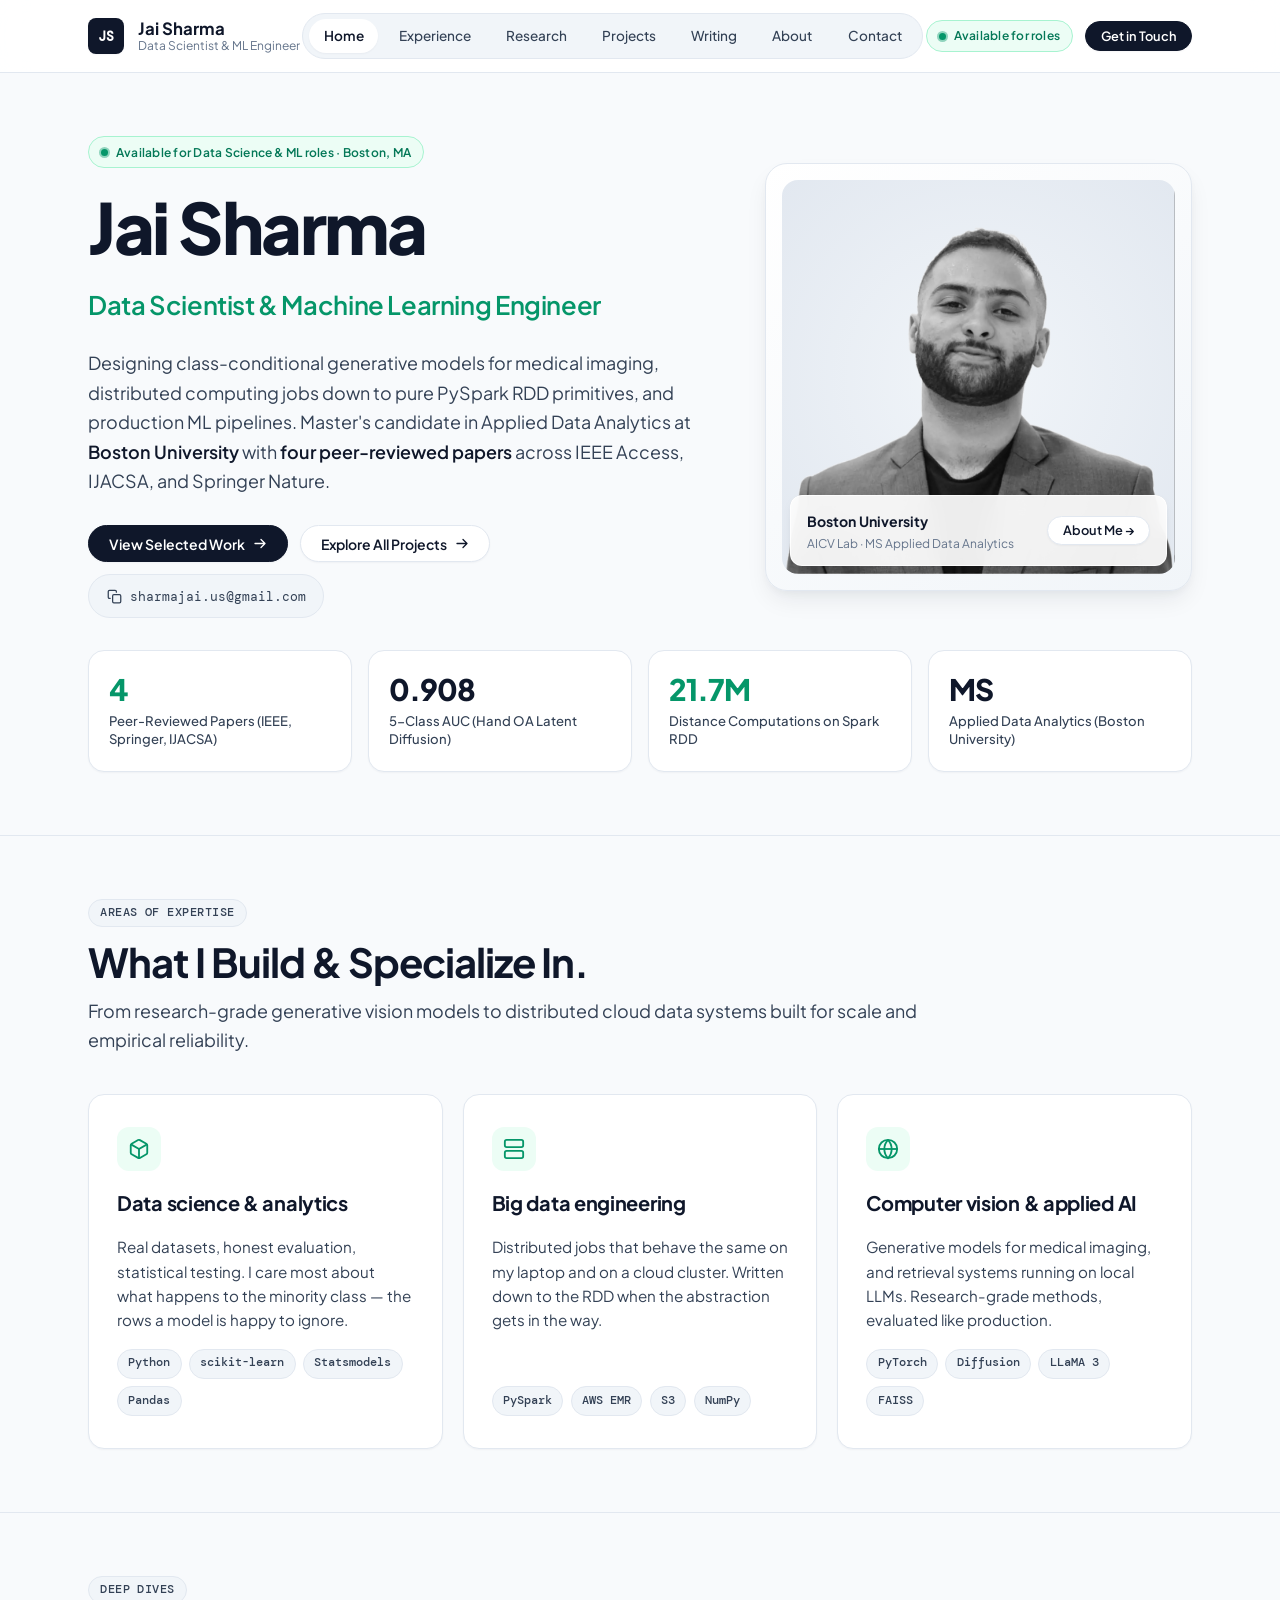
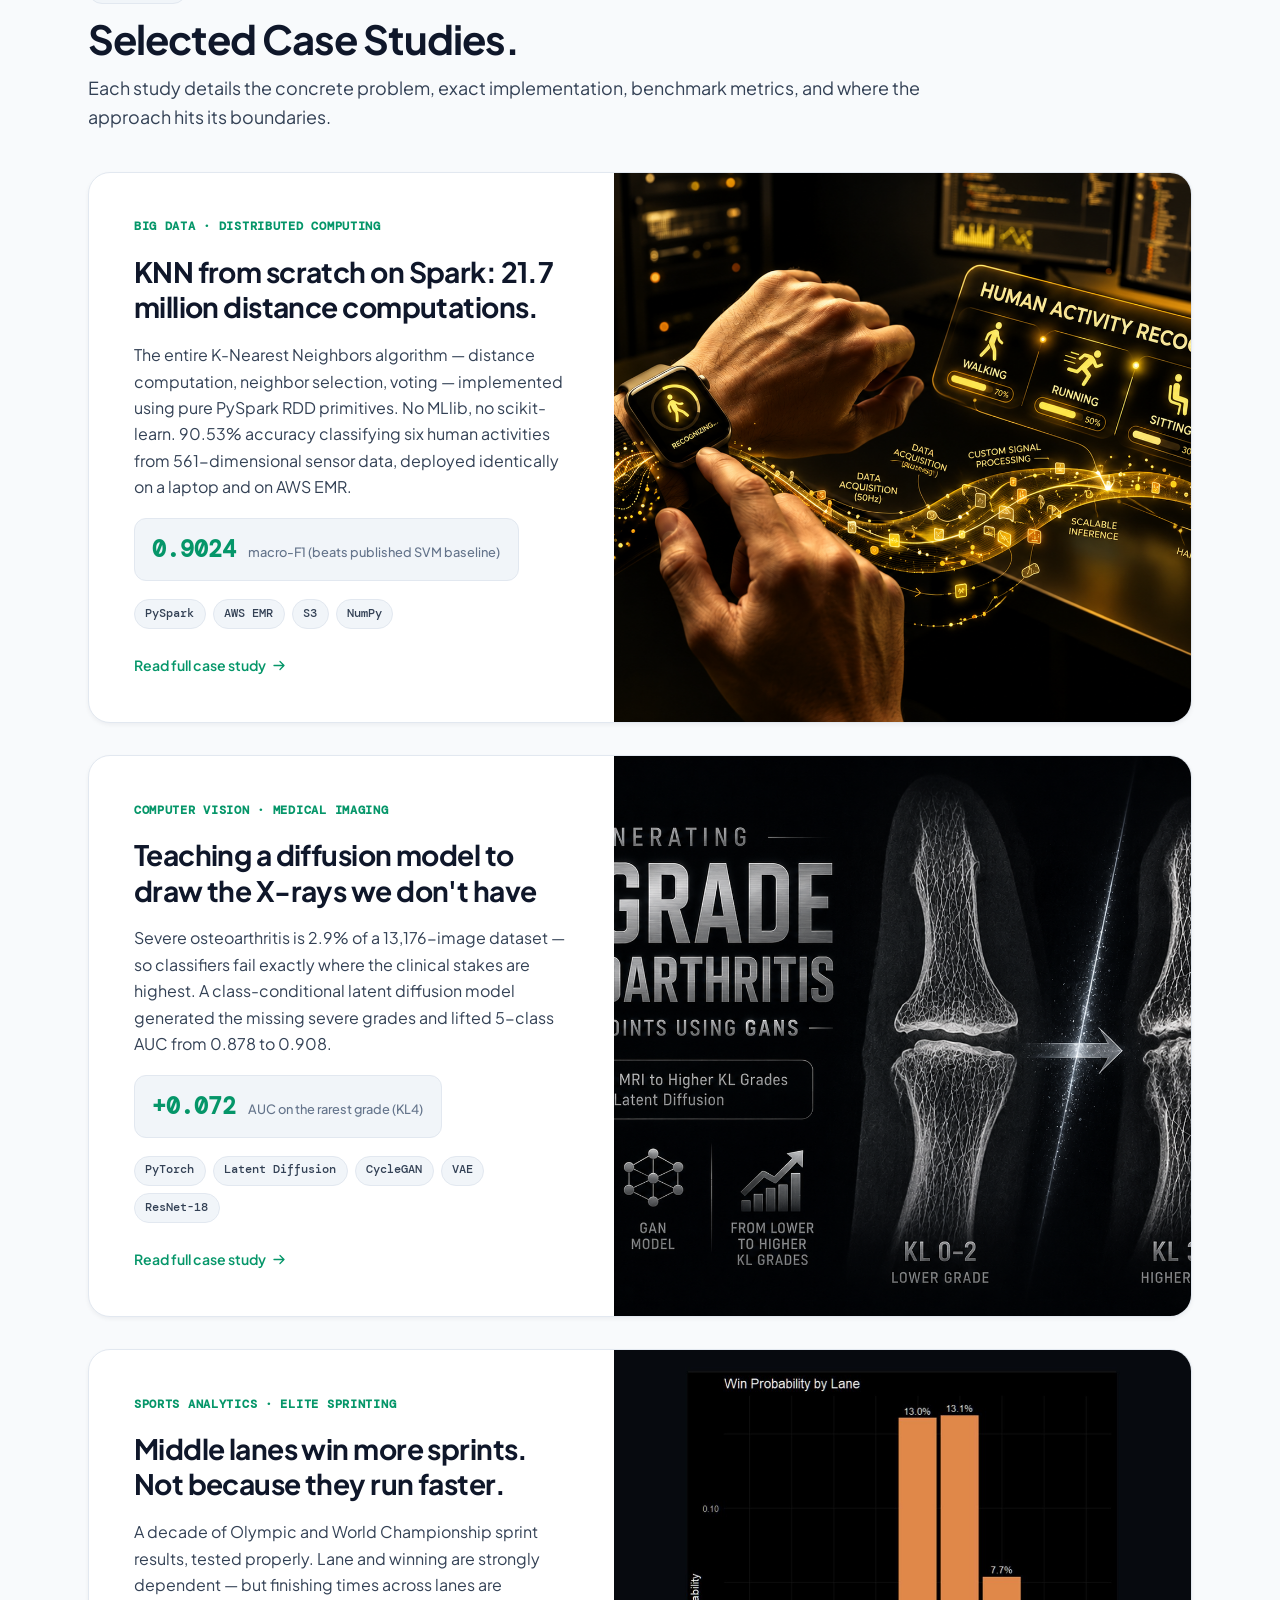
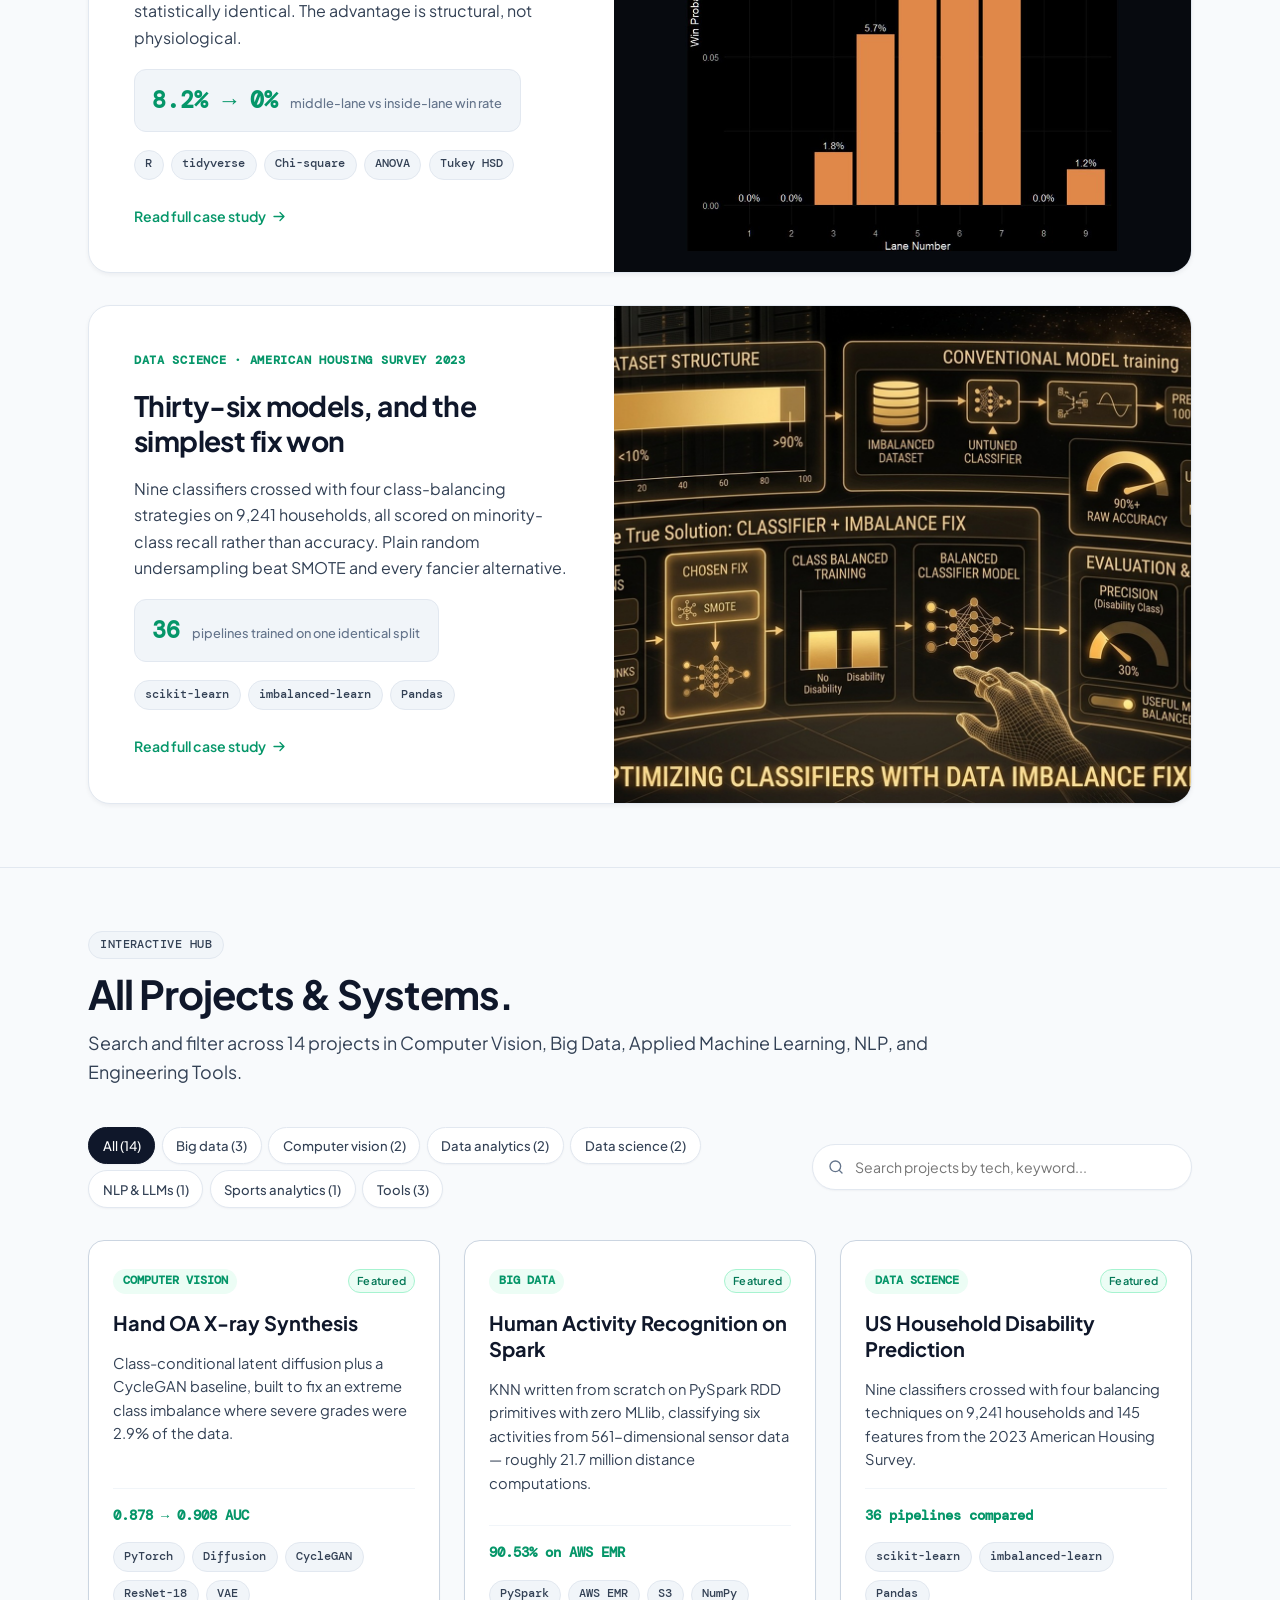
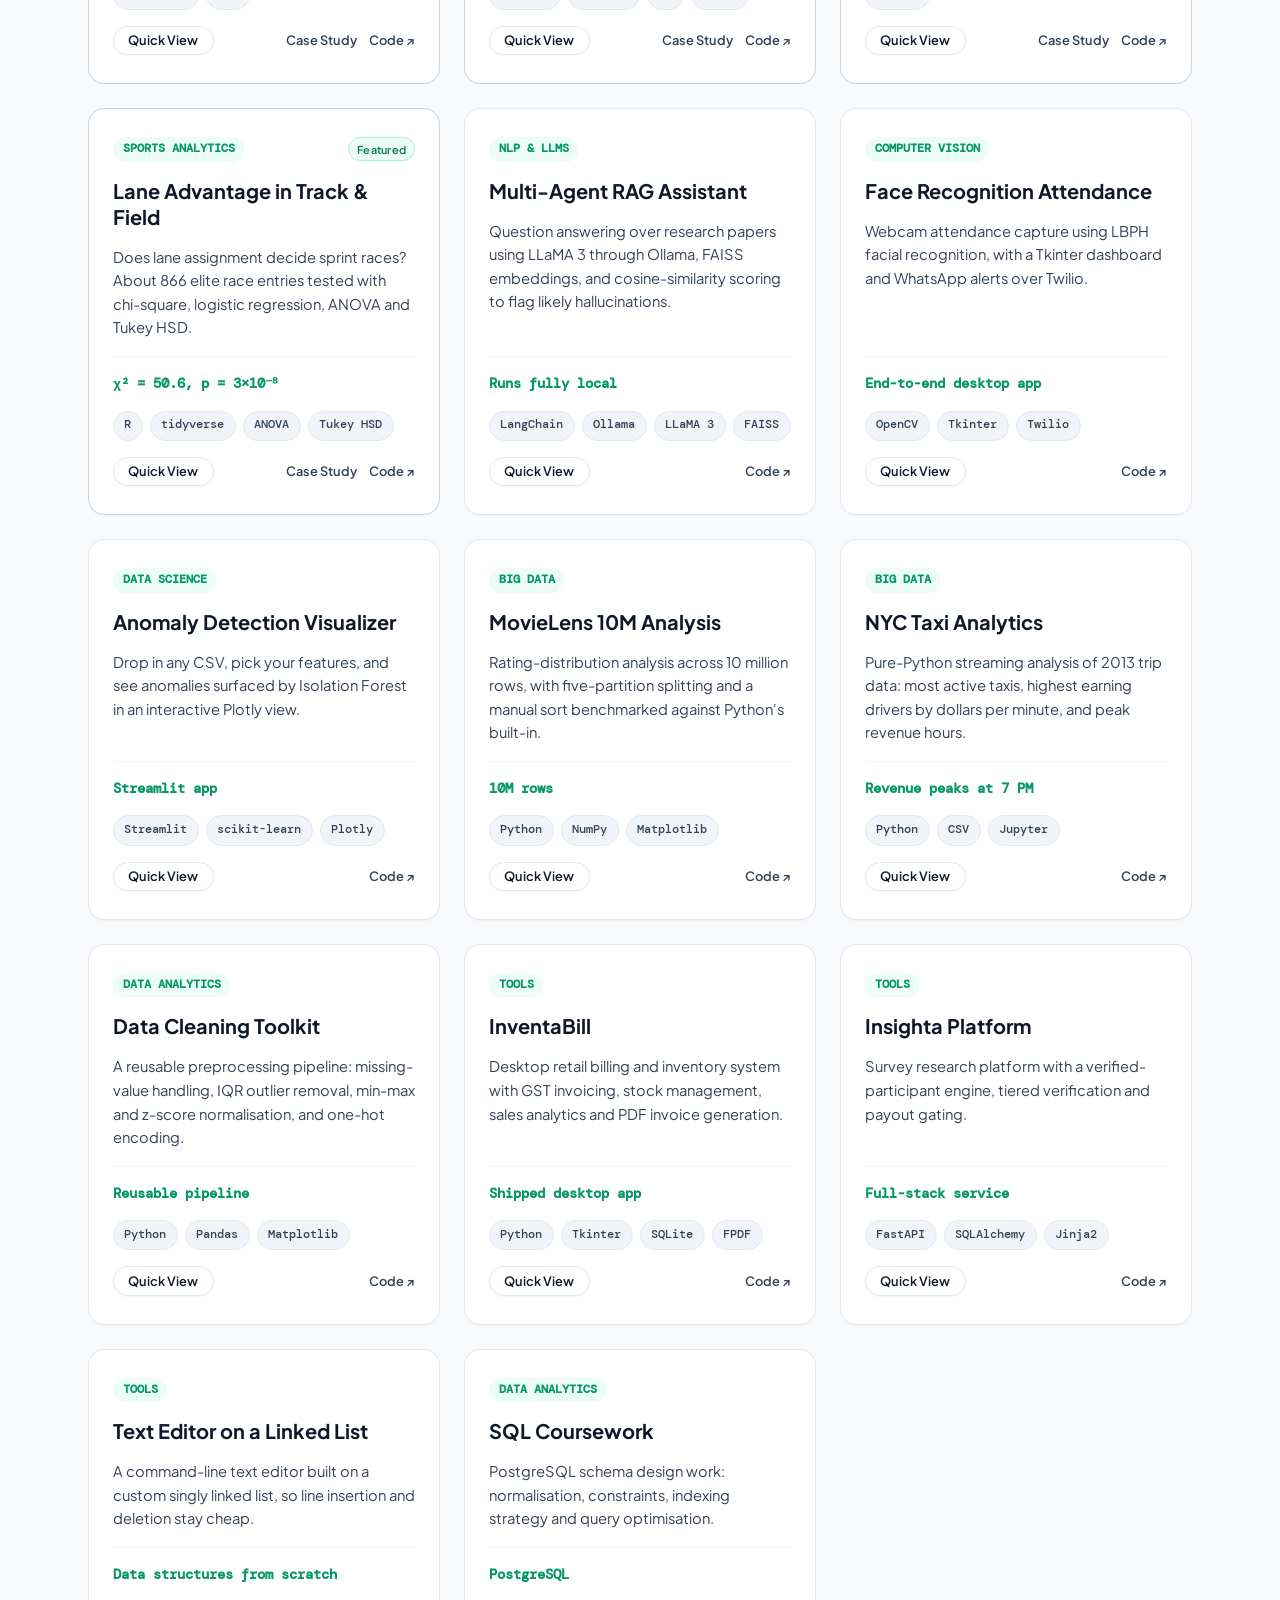
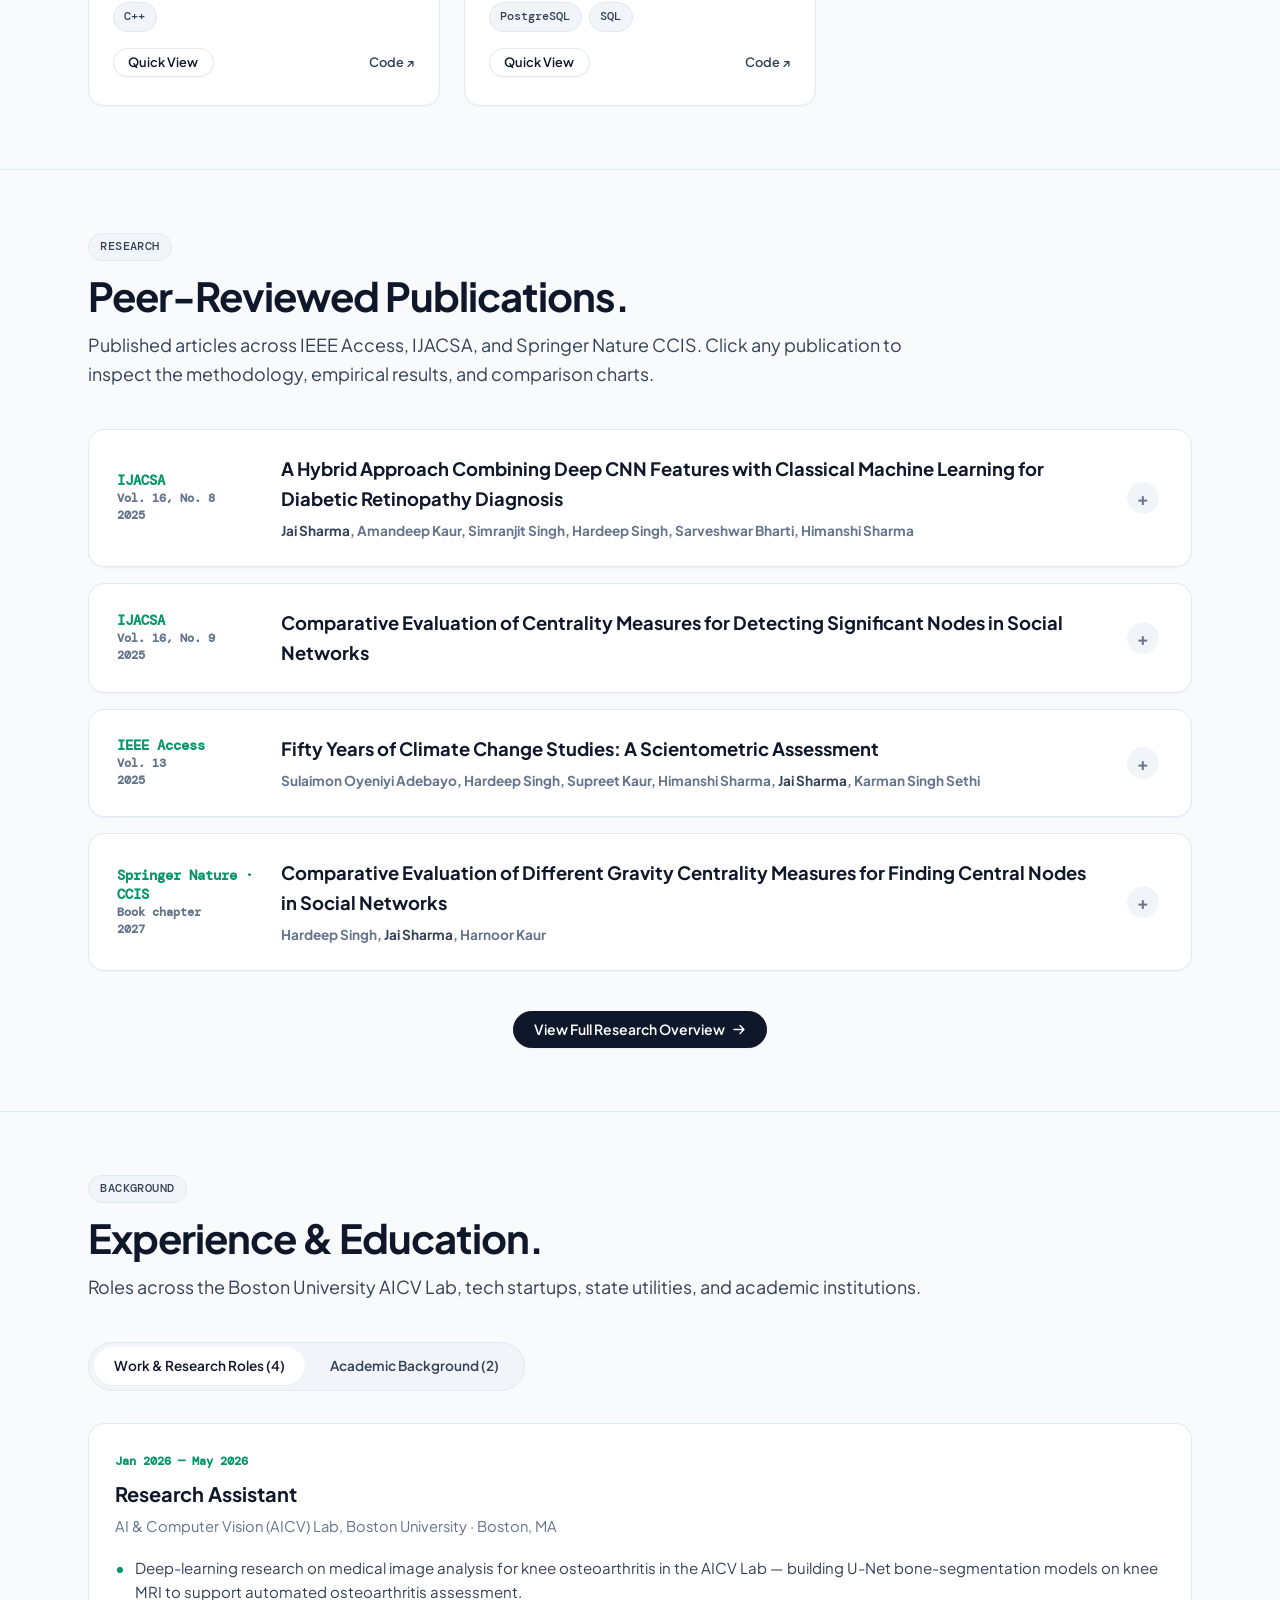
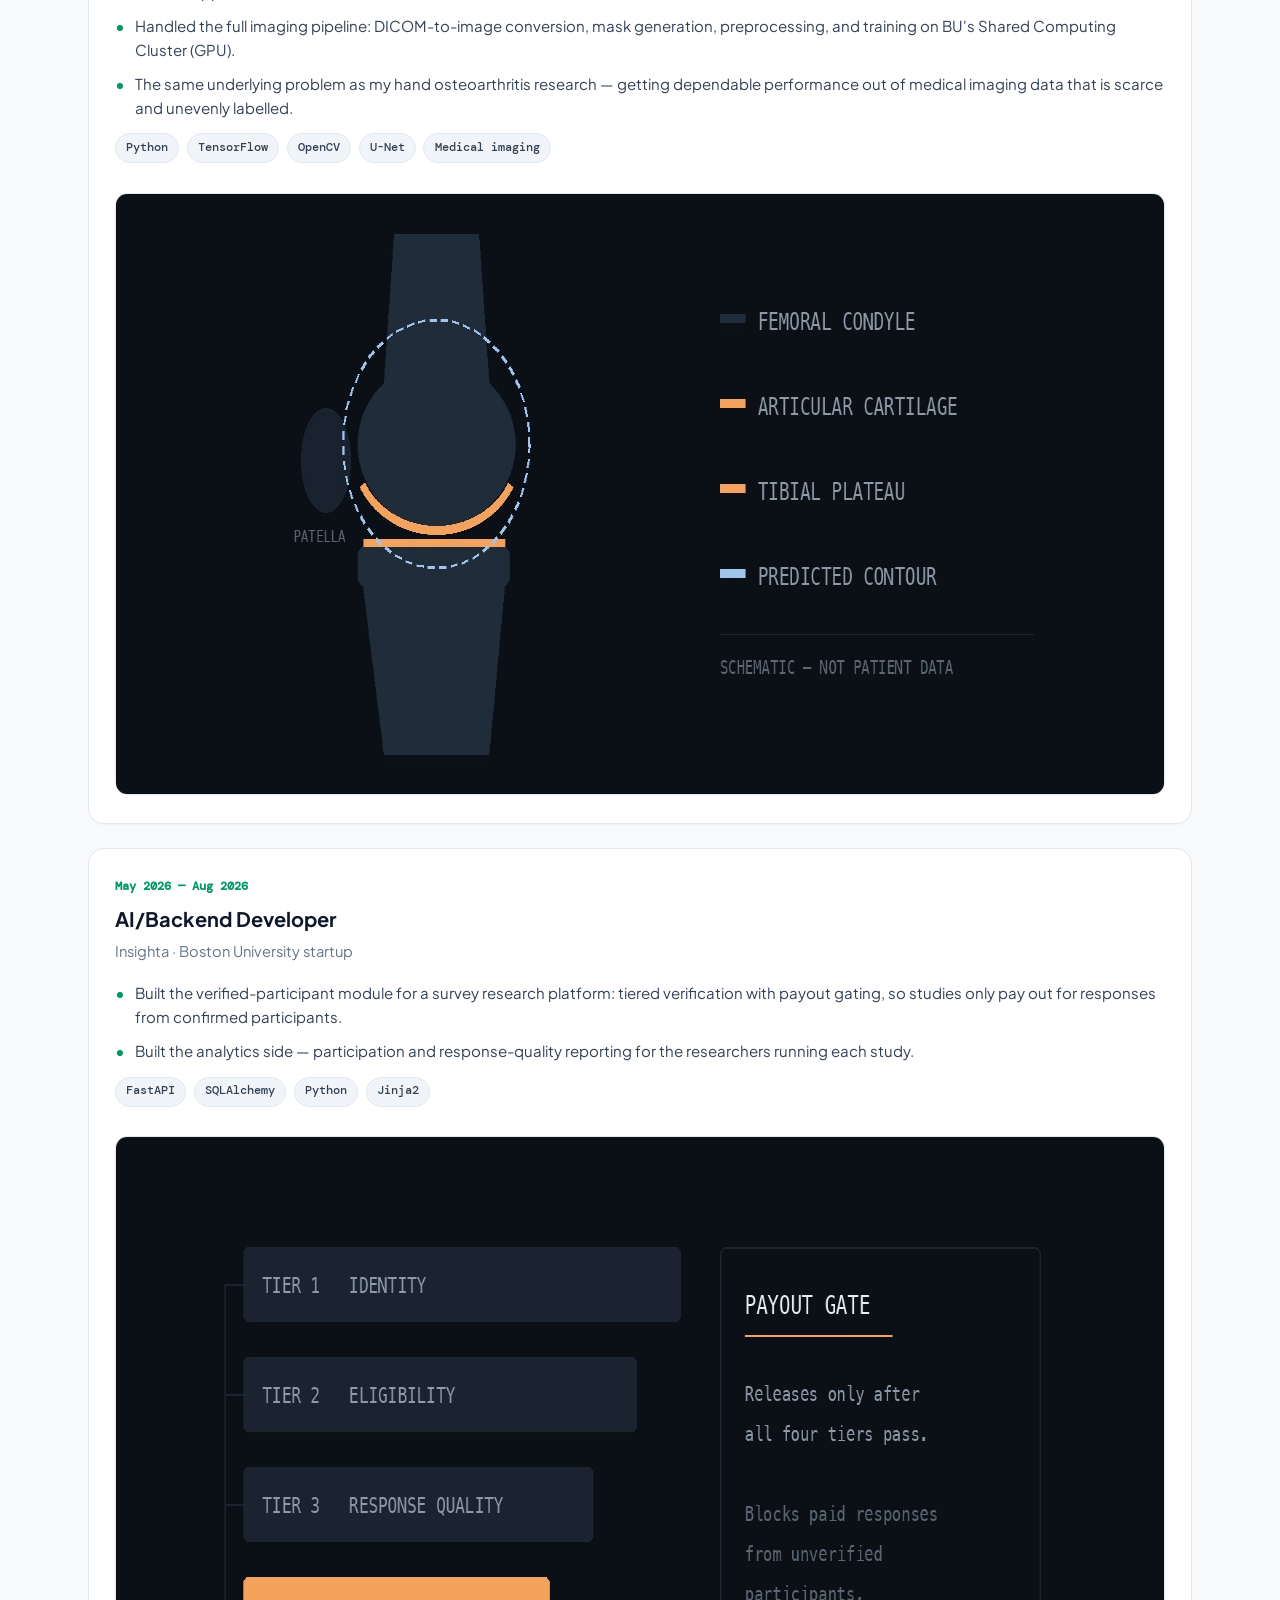
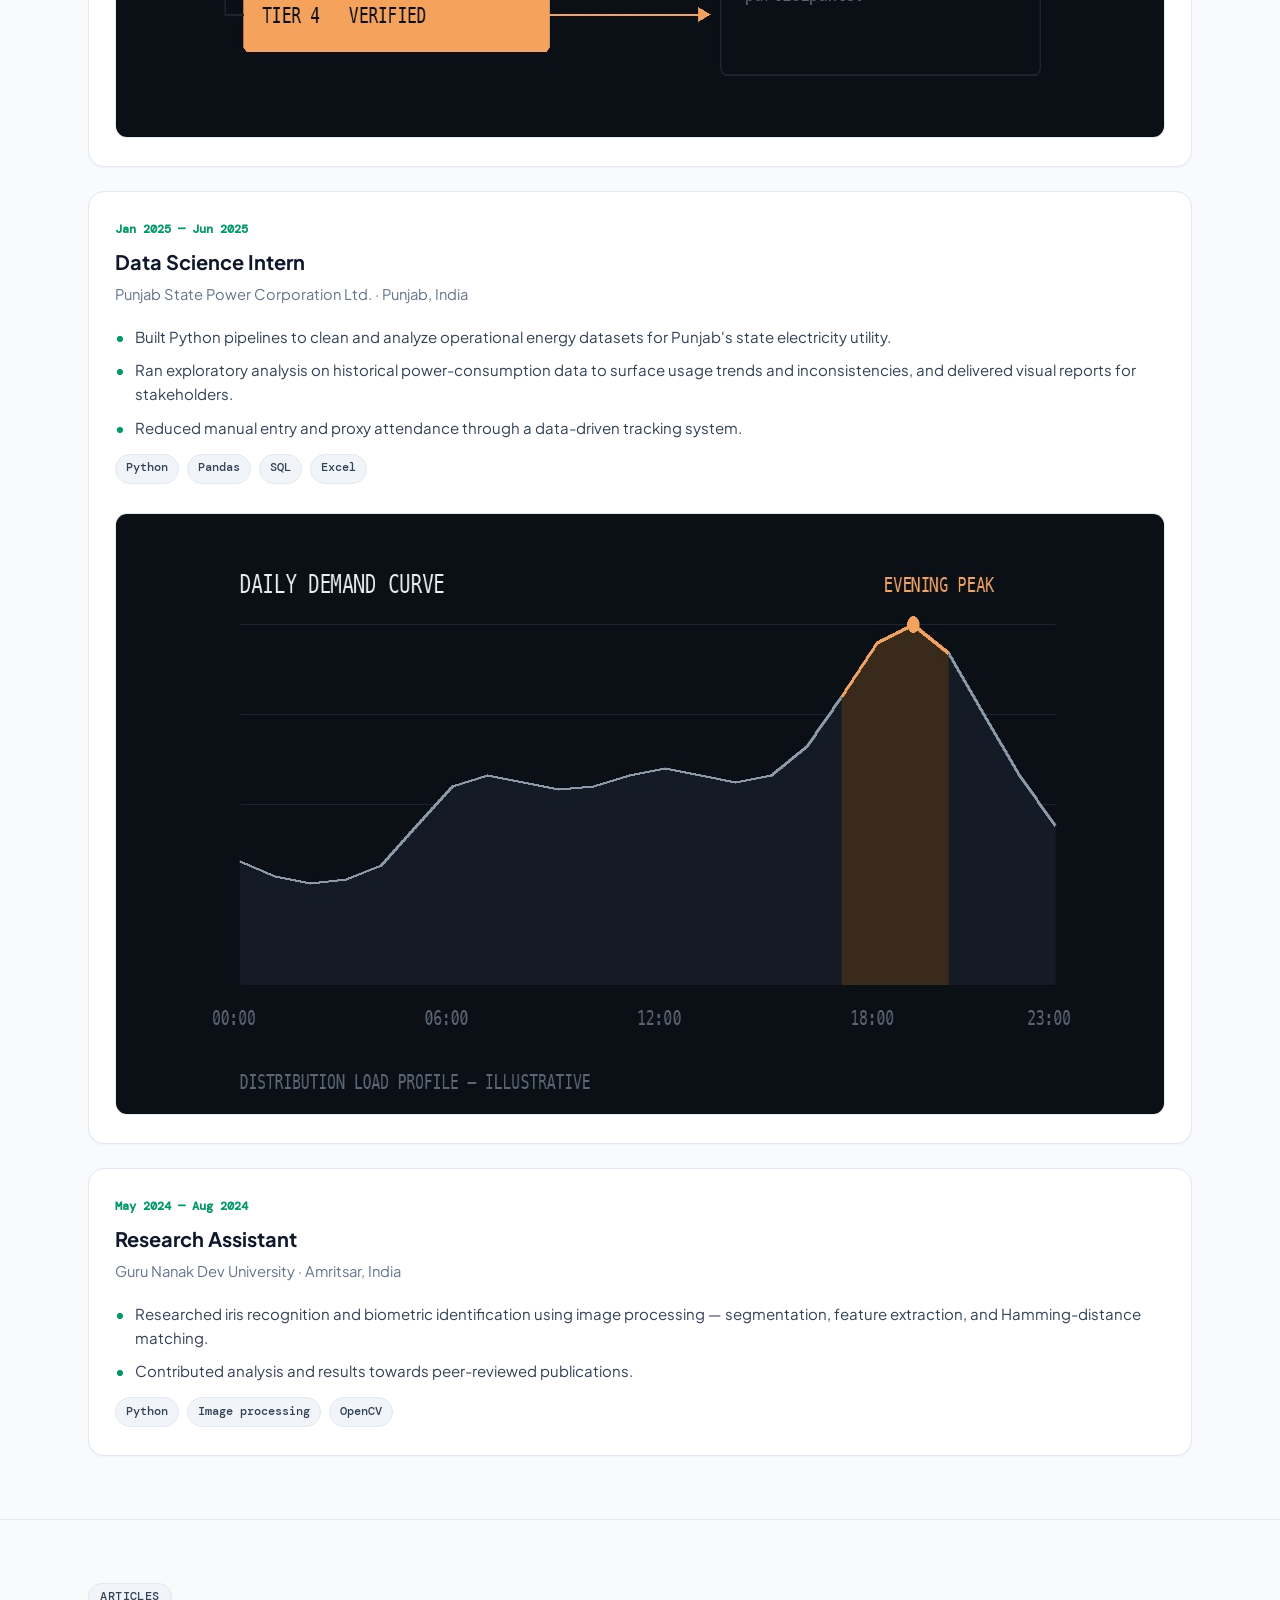
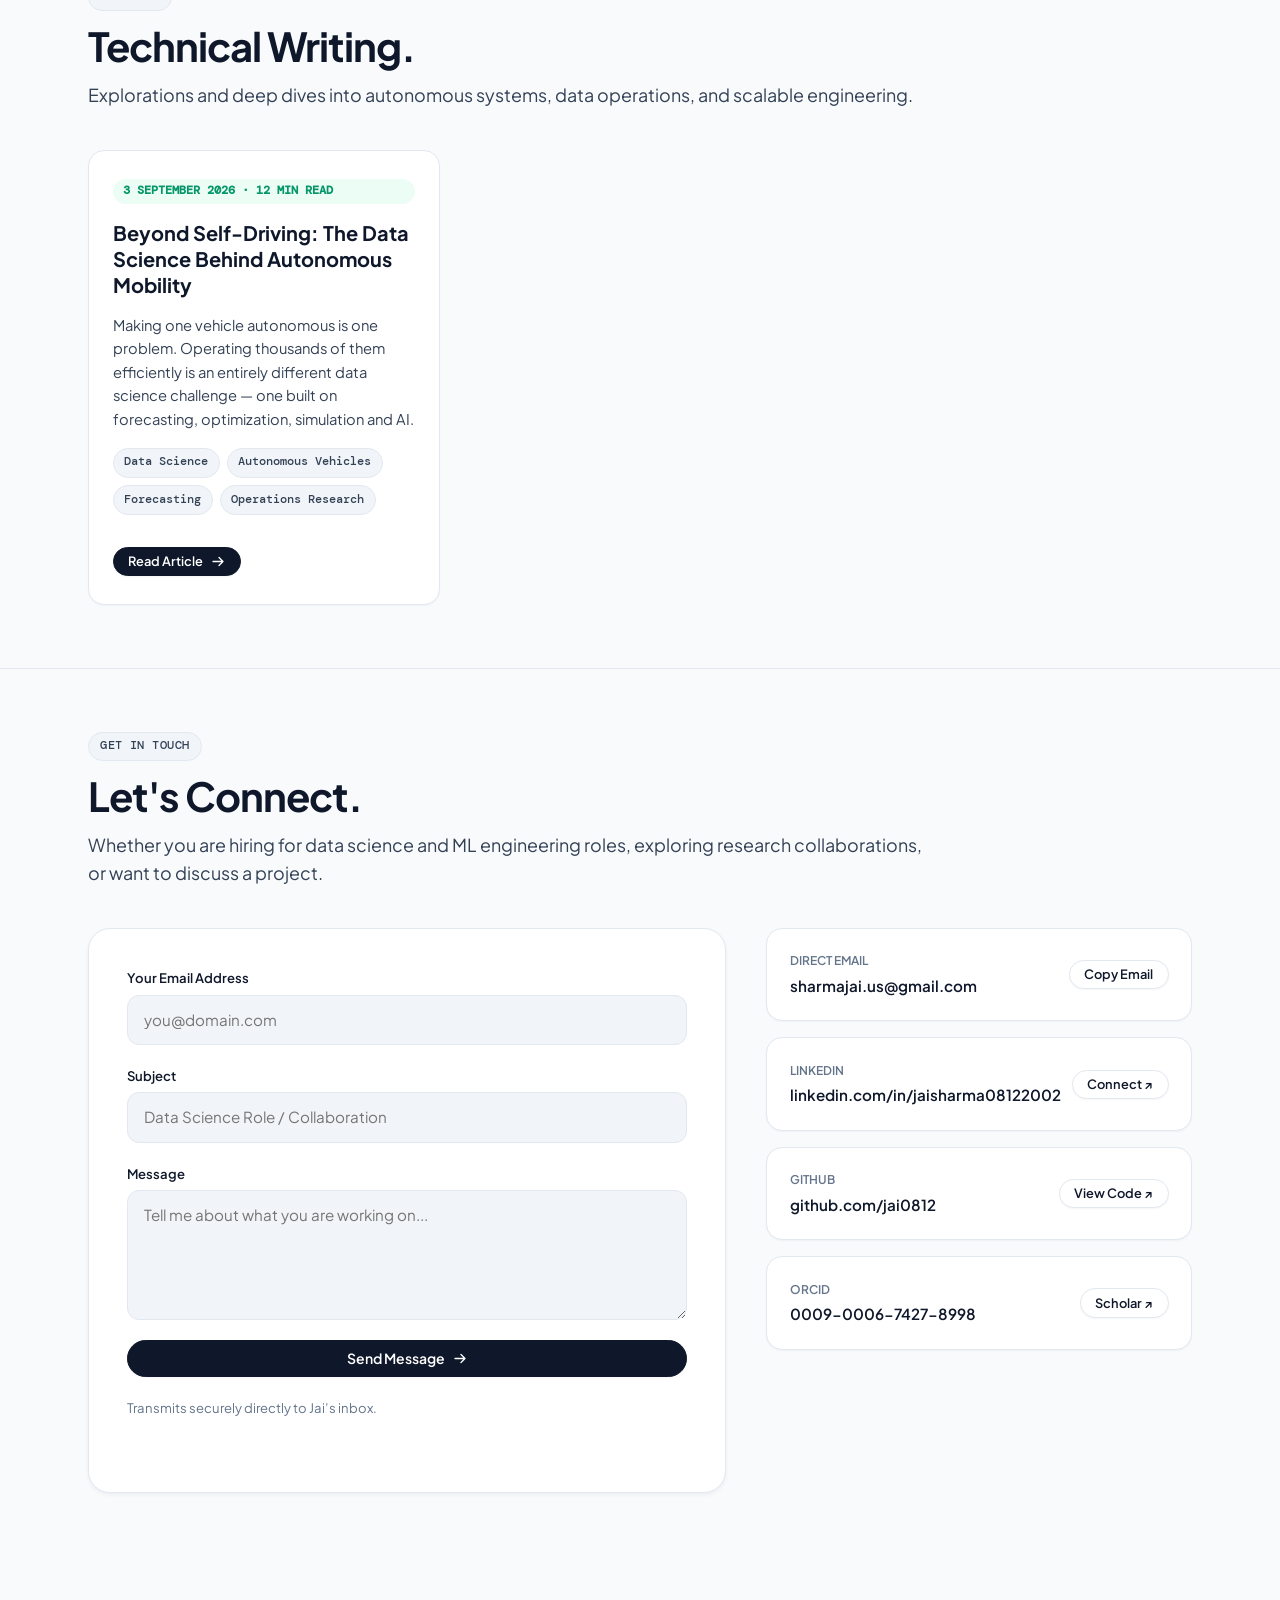
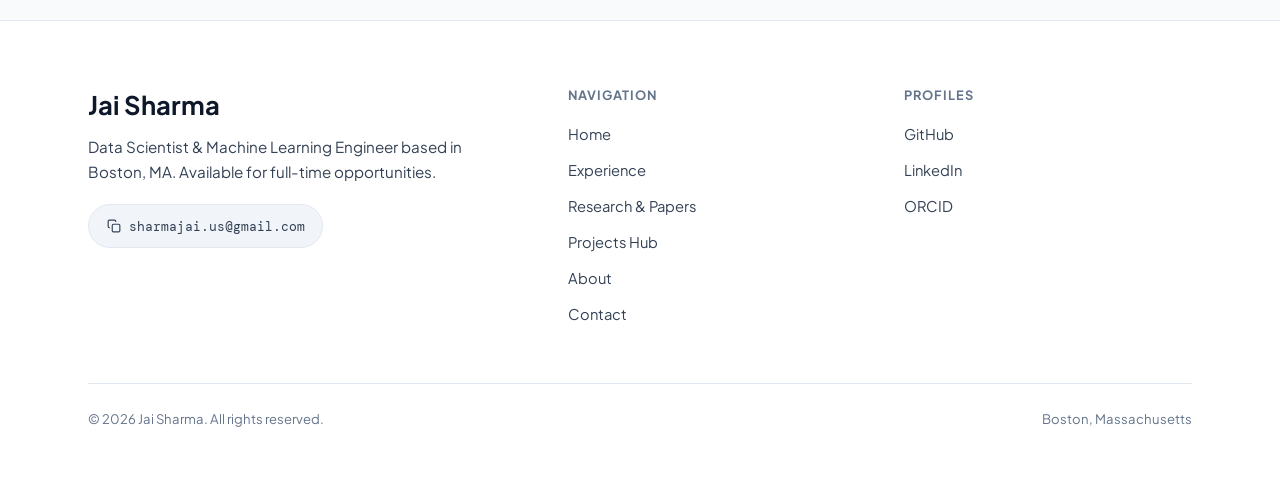
==== commit cea9e071: "Apply the Antigravity redesign (homepage hub, stylesheet, scripts) Co-Authored-By: Claude Opus 5.5 <" ====
--- a/index.html
+++ b/index.html
@@ -3,8 +3,8 @@
 <head>
 <meta charset="utf-8">
 <meta name="viewport" content="width=device-width, initial-scale=1">
-<title>Jai Sharma — Data Scientist &amp; ML Engineer, Boston</title>
-<meta name="description" content="Data scientist and ML engineer in Boston. Class-conditional latent diffusion for medical imaging, distributed systems on PySpark and AWS EMR, and four peer-reviewed publications.">
+<title>Jai Sharma — Data Scientist &amp; Machine Learning Engineer</title>
+<meta name="description" content="Portfolio of Jai Sharma, Data Scientist and ML Engineer in Boston. Latent diffusion for medical imaging, distributed systems on PySpark and AWS EMR, and four peer-reviewed publications.">
 <link rel="canonical" href="https://sharmajai.com/">
 <link rel="icon" href="assets/branding/favicon.ico" sizes="32x32">
 <link rel="icon" href="assets/branding/icon-192.png" type="image/png" sizes="192x192">
@@ -17,7 +17,7 @@
 <meta name="twitter:card" content="summary_large_image">
 <link rel="preconnect" href="https://fonts.googleapis.com">
 <link rel="preconnect" href="https://fonts.gstatic.com" crossorigin>
-<link href="https://fonts.googleapis.com/css2?family=Cormorant:ital,wght@0,300..700;1,300..700&amp;family=DM+Sans:ital,opsz,wght@0,9..40,100..1000;1,9..40,100..1000&amp;family=DM+Mono:wght@400;500&amp;display=swap" rel="stylesheet">
+<link href="https://fonts.googleapis.com/css2?family=Plus+Jakarta+Sans:ital,wght@0,300..800;1,300..800&amp;family=DM+Mono:ital,wght@0,400;0,500;1,400&amp;display=swap" rel="stylesheet">
 <link rel="stylesheet" href="css/site.css">
 <script type="application/ld+json">
 {
@@ -43,97 +43,228 @@
 <body>
 <a class="skip" href="#main">Skip to content</a>
 
-<header class="nav">
-  <div class="nav__in">
-    <a class="brand" href="index.html">
-      <span class="brand__mark" aria-hidden="true">JS</span>
-      <span class="brand__name">Jai Sharma</span>
-    </a>
-    <button class="nav__toggle" type="button" aria-expanded="false" aria-label="Open menu" aria-controls="nav-links">
-      <svg viewBox="0 0 16 16" fill="none" aria-hidden="true"><path d="M1 4h14M1 8h14M1 12h14" stroke="currentColor" stroke-width="1.3" stroke-linecap="round"/></svg>
-    </button>
-    <nav class="nav__links" id="nav-links" data-open="false" aria-label="Primary">
-      <a class="nav__link" href="experience.html">Experience</a>
-      <a class="nav__link" href="research.html">Research</a>
-      <a class="nav__link" href="projects.html">Projects</a>
-      <a class="nav__link" href="writing.html">Writing</a>
-      <a class="nav__link" href="about.html">About</a>
-      <a class="nav__link" href="contact.html">Contact</a>
-    </nav>
-  </div>
-</header>
+<header class="nav"></header>
 
 <main id="main">
 
-  <!-- ============================ hero ============================== -->
+  <!-- ============================ HERO SECTION ============================== -->
   <section class="hero">
-    <div class="hero__plate" aria-hidden="true">
-      <img src="assets/photo/jai-cutout.png" alt="" width="1000" height="998" fetchpriority="high">
-    </div>
-
-    <div class="wrap hero__in">
-      <p class="hero__eyebrow">
-        <span class="hero__role">Data Scientist</span>
-        <span class="hero__role">ML Engineer</span>
-        <span class="hero__loc">Boston, MA</span>
-      </p>
-
-      <h1 class="display hero__display">Data science portfolio — models, papers, pipelines.</h1>
-
-      <p class="lede hero__sub">
-        Generative models that synthesise the medical images a dataset is missing,
-        distributed jobs written down to the RDD, and four peer-reviewed papers.
-        Master's student at <strong>Boston University</strong>.
-      </p>
-
-      <div class="hero__cta">
-        <a class="btn btn--primary" href="#work" data-arrow>See the work</a>
-        <a class="btn" href="contact.html" data-arrow>Get in touch</a>
-        <a class="btn" data-resume download hidden>Download résumé</a>
-      </div>
-    </div>
-  </section>
-
-  <div class="wrap"><div data-availability hidden></div></div>
-
-  <!-- =========================== pillars =========================== -->
-  <section class="section section--tight">
-    <div class="wrap">
-      <div class="shead">
-        <div class="shead__top"><span class="label">Where I'm strongest</span></div>
-        <h2 class="display">What I keep coming back to.</h2>
-      </div>
-    </div>
-    <div data-render="pillars"></div>
-  </section>
-
-  <!-- ======================== selected work ======================== -->
-  <section class="section" id="work">
-    <div class="wrap">
-      <div class="shead">
-        <div class="shead__top"><span class="label">Selected work</span></div>
-        <h2 class="display">The work, written up properly.</h2>
-        <p class="lede">Each one includes the problem, what I actually did, the numbers,
-          and where the approach falls down. Everything else is on the
-          <a class="link" href="projects.html">projects page</a>.</p>
-      </div>
-    </div>
-    <div data-render="cases"></div>
-  </section>
-
-  <!-- ========================= publications ======================== -->
+    <div class="wrap">
+      <div class="hero__grid">
+        <div class="hero__content">
+          <div class="hero__eyebrow">
+            <div class="status-badge">
+              <span class="status-dot"></span>
+              <span>Available for Data Science &amp; ML roles · Boston, MA</span>
+            </div>
+          </div>
+
+          <h1 class="hero__name">Jai Sharma</h1>
+          <p class="hero__title">Data Scientist &amp; Machine Learning Engineer</p>
+
+          <p class="hero__bio">
+            Designing class-conditional generative models for medical imaging, distributed computing jobs down to pure PySpark RDD primitives, and production ML pipelines.
+            Master's candidate in Applied Data Analytics at <strong>Boston University</strong> with <strong>four peer-reviewed papers</strong> across IEEE Access, IJACSA, and Springer Nature.
+          </p>
+
+          <div class="hero__cta-group">
+            <a class="btn btn--primary" href="#selected-work" data-arrow>View Selected Work</a>
+            <a class="btn" href="#projects-hub" data-arrow>Explore All Projects</a>
+            <button class="copy-email-btn" type="button" data-copy-email="sharmajai.us@gmail.com" title="Click to copy email">
+              <svg width="15" height="15" viewBox="0 0 24 24" fill="none" stroke="currentColor" stroke-width="2" stroke-linecap="round" stroke-linejoin="round"><rect x="9" y="9" width="13" height="13" rx="2" ry="2"></rect><path d="M5 15H4a2 2 0 0 1-2-2V4a2 2 0 0 1 2-2h9a2 2 0 0 1 2 2v1"></path></svg>
+              <span>sharmajai.us@gmail.com</span>
+            </button>
+            <a class="btn btn--secondary" data-resume download hidden>Download Résumé</a>
+          </div>
+        </div>
+
+        <div class="hero__card">
+          <div class="hero__photo-wrapper">
+            <img class="hero__photo" src="assets/photo/jai-cutout.png" alt="Jai Sharma — Data Scientist and ML Engineer" fetchpriority="high">
+          </div>
+          <div class="hero__card-badge">
+            <div>
+              <b>Boston University</b>
+              <div style="font-size:0.75rem;color:var(--text-muted)">AICV Lab · MS Applied Data Analytics</div>
+            </div>
+            <a class="btn btn--sm" href="about.html">About Me →</a>
+          </div>
+        </div>
+      </div>
+
+      <!-- Quick Interactive Highlights -->
+      <div class="stats-strip">
+        <div class="stat-item">
+          <span class="stat-item__val stat-item__val--accent">4</span>
+          <span class="stat-item__label">Peer-Reviewed Papers (IEEE, Springer, IJACSA)</span>
+        </div>
+        <div class="stat-item">
+          <span class="stat-item__val">0.908</span>
+          <span class="stat-item__label">5-Class AUC (Hand OA Latent Diffusion)</span>
+        </div>
+        <div class="stat-item">
+          <span class="stat-item__val stat-item__val--accent">21.7M</span>
+          <span class="stat-item__label">Distance Computations on Spark RDD</span>
+        </div>
+        <div class="stat-item">
+          <span class="stat-item__val">MS</span>
+          <span class="stat-item__label">Applied Data Analytics (Boston University)</span>
+        </div>
+      </div>
+    </div>
+  </section>
+
+  <!-- =========================== CORE PILLARS =========================== -->
   <section class="section">
     <div class="wrap">
       <div class="shead">
-        <div class="shead__top"><span class="label">Peer-reviewed</span></div>
-        <h2 class="display">Publications.</h2>
-        <p class="lede">Across IEEE Access, IJACSA and Springer Nature CCIS —
-          medical imaging, network science and scientometrics. The full write-ups
-          are on the <a class="link" href="research.html">research page</a>.</p>
-      </div>
-      <div data-render="publist"></div>
-      <div style="margin-top:2.5rem">
-        <a class="btn" href="research.html" data-arrow>Read the research</a>
+        <div class="shead__top">
+          <span class="shead__badge">Areas of Expertise</span>
+        </div>
+        <h2 class="display">What I Build &amp; Specialize In.</h2>
+        <p class="lede">From research-grade generative vision models to distributed cloud data systems built for scale and empirical reliability.</p>
+      </div>
+      <div data-render="pillars"></div>
+    </div>
+  </section>
+
+  <!-- ======================== SELECTED WORK ======================== -->
+  <section class="section" id="selected-work">
+    <div class="wrap">
+      <div class="shead">
+        <div class="shead__top">
+          <span class="shead__badge">Deep Dives</span>
+        </div>
+        <h2 class="display">Selected Case Studies.</h2>
+        <p class="lede">Each study details the concrete problem, exact implementation, benchmark metrics, and where the approach hits its boundaries.</p>
+      </div>
+      <div data-render="cases"></div>
+    </div>
+  </section>
+
+  <!-- ========================= INTERACTIVE PROJECTS HUB ======================== -->
+  <section class="section" id="projects-hub">
+    <div class="wrap">
+      <div class="shead">
+        <div class="shead__top">
+          <span class="shead__badge">Interactive Hub</span>
+        </div>
+        <h2 class="display">All Projects &amp; Systems.</h2>
+        <p class="lede">Search and filter across 14 projects in Computer Vision, Big Data, Applied Machine Learning, NLP, and Engineering Tools.</p>
+      </div>
+      <div data-render="projects"></div>
+    </div>
+  </section>
+
+  <!-- ========================= PEER-REVIEWED RESEARCH ======================== -->
+  <section class="section" id="research-section">
+    <div class="wrap">
+      <div class="shead">
+        <div class="shead__top">
+          <span class="shead__badge">Research</span>
+        </div>
+        <h2 class="display">Peer-Reviewed Publications.</h2>
+        <p class="lede">Published articles across IEEE Access, IJACSA, and Springer Nature CCIS. Click any publication to inspect the methodology, empirical results, and comparison charts.</p>
+      </div>
+      <div data-render="papers"></div>
+      <div style="margin-top:2.5rem; text-align: center;">
+        <a class="btn btn--primary" href="research.html" data-arrow>View Full Research Overview</a>
+      </div>
+    </div>
+  </section>
+
+  <!-- ========================= EXPERIENCE & EDUCATION ======================== -->
+  <section class="section" id="experience-section">
+    <div class="wrap">
+      <div class="shead">
+        <div class="shead__top">
+          <span class="shead__badge">Background</span>
+        </div>
+        <h2 class="display">Experience &amp; Education.</h2>
+        <p class="lede">Roles across the Boston University AICV Lab, tech startups, state utilities, and academic institutions.</p>
+      </div>
+      <div data-render="experience"></div>
+    </div>
+  </section>
+
+  <!-- ========================= WRITING & DISPATCHES ======================== -->
+  <section class="section" id="writing-section">
+    <div class="wrap">
+      <div class="shead">
+        <div class="shead__top">
+          <span class="shead__badge">Articles</span>
+        </div>
+        <h2 class="display">Technical Writing.</h2>
+        <p class="lede">Explorations and deep dives into autonomous systems, data operations, and scalable engineering.</p>
+      </div>
+      <div data-render="posts"></div>
+    </div>
+  </section>
+
+  <!-- ========================= CONTACT SECTION ======================== -->
+  <section class="section" id="contact-section">
+    <div class="wrap">
+      <div class="shead">
+        <div class="shead__top">
+          <span class="shead__badge">Get In Touch</span>
+        </div>
+        <h2 class="display">Let's Connect.</h2>
+        <p class="lede">Whether you are hiring for data science and ML engineering roles, exploring research collaborations, or want to discuss a project.</p>
+      </div>
+
+      <div class="contact-section-grid">
+        <form class="form" data-contact-form>
+          <div class="field">
+            <label for="email">Your Email Address</label>
+            <input type="email" id="email" name="email" required placeholder="you@domain.com">
+          </div>
+          <div class="field">
+            <label for="subject">Subject</label>
+            <input type="text" id="subject" name="subject" placeholder="Data Science Role / Collaboration">
+          </div>
+          <div class="field">
+            <label for="message">Message</label>
+            <textarea id="message" name="message" required placeholder="Tell me about what you are working on..."></textarea>
+          </div>
+          <input type="text" name="bot-field" style="display:none" tabindex="-1" autocomplete="off">
+          <button class="btn btn--primary" type="submit" data-arrow>Send Message</button>
+          <div class="form__note" data-form-note>Goes directly to my personal email.</div>
+          <div class="form__status" aria-live="polite"></div>
+        </form>
+
+        <div class="contact-cards">
+          <div class="contact-card">
+            <div class="contact-card__info">
+              <span class="contact-card__label">Direct Email</span>
+              <span class="contact-card__val">sharmajai.us@gmail.com</span>
+            </div>
+            <button class="btn btn--sm" type="button" data-copy-email="sharmajai.us@gmail.com">Copy Email</button>
+          </div>
+
+          <a class="contact-card" href="https://linkedin.com/in/jaisharma08122002/" target="_blank" rel="noopener">
+            <div class="contact-card__info">
+              <span class="contact-card__label">LinkedIn</span>
+              <span class="contact-card__val">linkedin.com/in/jaisharma08122002</span>
+            </div>
+            <span class="btn btn--sm">Connect ↗</span>
+          </a>
+
+          <a class="contact-card" href="https://github.com/jai0812" target="_blank" rel="noopener">
+            <div class="contact-card__info">
+              <span class="contact-card__label">GitHub</span>
+              <span class="contact-card__val">github.com/jai0812</span>
+            </div>
+            <span class="btn btn--sm">View Code ↗</span>
+          </a>
+
+          <a class="contact-card" href="https://orcid.org/0009-0006-7427-8998" target="_blank" rel="noopener">
+            <div class="contact-card__info">
+              <span class="contact-card__label">ORCID</span>
+              <span class="contact-card__val">0009-0006-7427-8998</span>
+            </div>
+            <span class="btn btn--sm">Scholar ↗</span>
+          </a>
+        </div>
       </div>
     </div>
   </section>
@@ -144,33 +275,37 @@
   <div class="wrap">
     <div class="foot__in">
       <div>
-        <h2 class="display">Get in touch.</h2>
-        <p>Email is the quickest way to reach me.</p>
-        <p style="margin-top:1.4rem">
-          <a class="link" data-site="email" href="mailto:sharmajai.us@gmail.com">sharmajai.us@gmail.com</a>
+        <h2>Jai Sharma</h2>
+        <p>Data Scientist &amp; Machine Learning Engineer based in Boston, MA. Available for full-time opportunities.</p>
+        <p style="margin-top:1.25rem">
+          <button class="copy-email-btn" type="button" data-copy-email="sharmajai.us@gmail.com">
+            <svg width="14" height="14" viewBox="0 0 24 24" fill="none" stroke="currentColor" stroke-width="2"><rect x="9" y="9" width="13" height="13" rx="2" ry="2"></rect><path d="M5 15H4a2 2 0 0 1-2-2V4a2 2 0 0 1 2-2h9a2 2 0 0 1 2 2v1"></path></svg>
+            <span>sharmajai.us@gmail.com</span>
+          </button>
         </p>
       </div>
       <div class="foot__col">
-        <h3 class="label">Pages</h3>
+        <h3>Navigation</h3>
         <ul>
+          <li><a href="index.html">Home</a></li>
           <li><a href="experience.html">Experience</a></li>
-          <li><a href="research.html">Research</a></li>
-          <li><a href="projects.html">Projects</a></li>
+          <li><a href="research.html">Research &amp; Papers</a></li>
+          <li><a href="projects.html">Projects Hub</a></li>
           <li><a href="about.html">About</a></li>
           <li><a href="contact.html">Contact</a></li>
         </ul>
       </div>
       <div class="foot__col">
-        <h3 class="label">Elsewhere</h3>
+        <h3>Profiles</h3>
         <ul>
-          <li><a data-site="github" href="https://github.com/jai0812" target="_blank" rel="noopener">GitHub</a></li>
-          <li><a data-site="linkedin" href="https://linkedin.com/in/jaisharma08122002/" target="_blank" rel="noopener">LinkedIn</a></li>
-          <li><a data-site="orcid" href="https://orcid.org/0009-0006-7427-8998" target="_blank" rel="noopener">ORCID</a></li>
+          <li><a href="https://github.com/jai0812" target="_blank" rel="noopener">GitHub</a></li>
+          <li><a href="https://linkedin.com/in/jaisharma08122002/" target="_blank" rel="noopener">LinkedIn</a></li>
+          <li><a href="https://orcid.org/0009-0006-7427-8998" target="_blank" rel="noopener">ORCID</a></li>
         </ul>
       </div>
     </div>
     <div class="foot__base">
-      <span>© <span data-year>2026</span> Jai Sharma</span>
+      <span>© <span data-year>2026</span> Jai Sharma. All rights reserved.</span>
       <span>Boston, Massachusetts</span>
     </div>
   </div>
--- a/css/site.css
+++ b/css/site.css
@@ -1,809 +1,1712 @@
 /* =============================================================================
-   sharmajai.com — visual system
-
-   Direction: The Vault. A Swiss private bank's annual report — near-white linen,
-   deep forest green, and gold reserved strictly for measured results. Vast white
-   space, surgical precision. Every element earns its place or it is not there.
+   sharmajai.com — Modern Interactive UI Design System
+   Professional Data Science & ML Engineering Portfolio
+   Clean, interactive, responsive, human-centered UI
    ========================================================================== */
 
-/* ------------------------------- tokens ---------------------------------- */
+@import url('https://fonts.googleapis.com/css2?family=Plus+Jakarta+Sans:ital,wght@0,300..800;1,300..800&family=DM+Mono:ital,wght@0,400;0,500;1,400&family=DM+Sans:ital,opsz,wght@0,9..40,300..800;1,9..40,300..800&display=swap');
+
+/* ------------------------------- Design Tokens ---------------------------- */
 :root {
-  /* surfaces — warm linen whites */
-  --film:        #FAFAF8;
-  --film-1:      #F4F2EE;
-  --film-2:      #EDEAE4;
-  --film-3:      #E5E2DB;
-
-  /* structure */
-  --line:        #D4D0C8;
-  --line-soft:   #E5E2DB;
-
-  /* type */
-  --bone:        #0B3B2D;   /* primary — deep forest green */
-  --soft:        #3D5A4F;   /* secondary — muted green */
-  --dim:         #7A8578;   /* tertiary, labels */
-
-  /* the one warm accent — measured results only */
-  --signal:      #9E7C4E;
-  --signal-weak: #F0EBE0;
-
-  /* ink — for headings that need true black density */
-  --ink:         #1A1A18;
-
-  /* focus ring */
-  --exposure:    #0B3B2D;
-
-  /* type families */
-  --display: 'Cormorant', 'Garamond', 'Times New Roman', serif;
-  --body:    'DM Sans', -apple-system, BlinkMacSystemFont, 'Segoe UI', sans-serif;
-  --mono:    'DM Mono', ui-monospace, 'SF Mono', Menlo, monospace;
-
-  /* rhythm */
-  --gutter: clamp(1.25rem, 5vw, 4rem);
-  --max:    1180px;
-  --pad-y:  clamp(4.5rem, 11vh, 9rem);
-
-  --ease: cubic-bezier(.22, .61, .36, 1);
-}
-
-/* ------------------------------- reset ----------------------------------- */
+  /* Surfaces & Canvas */
+  --bg:               #F8FAFC;
+  --surface:          #FFFFFF;
+  --surface-subtle:   #F1F5F9;
+  --surface-elevated: #FFFFFF;
+  --surface-hover:    #F8FAFC;
+
+  /* Typography */
+  --text:             #0F172A; /* Slate 900 */
+  --text-secondary:   #334155; /* Slate 700 */
+  --text-muted:       #64748B; /* Slate 500 */
+  --text-inverted:    #FFFFFF;
+
+  /* Brand & Accents */
+  --primary:          #059669; /* Emerald 600 - BU & rigor */
+  --primary-hover:    #047857; /* Emerald 700 */
+  --primary-light:    #ECFDF5; /* Emerald 50 */
+  --primary-border:   #A7F3D0; /* Emerald 200 */
+  --accent-blue:      #2563EB; /* Blue 600 */
+  --accent-amber:     #D97706; /* Amber 600 */
+
+  /* Borders & Dividers */
+  --border:           #E2E8F0; /* Slate 200 */
+  --border-subtle:    #F1F5F9; /* Slate 100 */
+  --border-focus:     #059669;
+
+  /* Fonts */
+  --font-sans:        'Plus Jakarta Sans', -apple-system, BlinkMacSystemFont, 'Segoe UI', Roboto, sans-serif;
+  --font-display:     'Plus Jakarta Sans', -apple-system, BlinkMacSystemFont, 'Segoe UI', sans-serif;
+  --font-mono:        'DM Mono', ui-monospace, 'SF Mono', Menlo, monospace;
+
+  /* Radius */
+  --radius-sm:        8px;
+  --radius-md:        12px;
+  --radius-lg:        16px;
+  --radius-xl:        22px;
+  --radius-full:      9999px;
+
+  /* Shadows */
+  --shadow-xs:        0 1px 2px 0 rgba(15, 23, 42, 0.04);
+  --shadow-sm:        0 2px 4px 0 rgba(15, 23, 42, 0.05);
+  --shadow-md:        0 4px 12px -2px rgba(15, 23, 42, 0.06), 0 2px 6px -1px rgba(15, 23, 42, 0.04);
+  --shadow-lg:        0 12px 24px -4px rgba(15, 23, 42, 0.08), 0 4px 8px -2px rgba(15, 23, 42, 0.04);
+  --shadow-xl:        0 20px 32px -8px rgba(15, 23, 42, 0.12);
+
+  /* Layout Rhythm */
+  --gutter:           clamp(1.25rem, 4vw, 3rem);
+  --max:              1200px;
+  --pad-y:            clamp(3.5rem, 7vh, 6rem);
+  --transition:       all 0.2s cubic-bezier(0.16, 1, 0.3, 1);
+}
+
+/* ------------------------------- Base Reset ------------------------------- */
 *, *::before, *::after { box-sizing: border-box; }
 [hidden] { display: none !important; }
-html { -webkit-text-size-adjust: 100%; scroll-behavior: smooth; }
+html {
+  -webkit-text-size-adjust: 100%;
+  scroll-behavior: smooth;
+  scroll-padding-top: 85px;
+}
 body, h1, h2, h3, h4, p, figure, blockquote, dl, dd, ul, ol { margin: 0; padding: 0; }
 ul, ol { list-style: none; }
 img, svg, canvas, video { display: block; max-width: 100%; }
 button, input, textarea, select { font: inherit; color: inherit; }
 
 body {
-  background: var(--film);
-  color: var(--ink);
-  font-family: var(--body);
-  font-size: 1.0625rem;
-  line-height: 1.65;
-  font-weight: 400;
-  letter-spacing: -0.003em;
+  background: var(--bg);
+  color: var(--text);
+  font-family: var(--font-sans);
+  font-size: 1rem;
+  line-height: 1.6;
   -webkit-font-smoothing: antialiased;
+  -moz-osx-font-smoothing: grayscale;
   overflow-x: hidden;
 }
 
-::selection { background: var(--bone); color: var(--film); }
-
-/* ---------------------------- typography --------------------------------- */
-.display {
-  font-family: var(--display);
-  font-weight: 400;
-  line-height: 0.98;
-  letter-spacing: -0.028em;
-  color: var(--ink);
-  text-wrap: balance;
-}
-.display em { font-style: italic; font-weight: 400; }
-
-h1.display  { font-size: clamp(2.9rem, 8.2vw, 6.6rem); }
-h1.hero__display { font-size: clamp(2.2rem, 5.5vw, 4.2rem); }
-h2.display  { font-size: clamp(2.1rem, 4.6vw, 3.5rem); }
-h3.display  { font-size: clamp(1.5rem, 2.6vw, 2.05rem); line-height: 1.12; }
-
-.lede {
-  font-family: var(--display);
-  font-weight: 400;
-  font-size: clamp(1.18rem, 1.75vw, 1.45rem);
-  line-height: 1.5;
-  letter-spacing: -0.012em;
-  color: var(--soft);
-  max-width: 58ch;
-  text-wrap: pretty;
-}
-
-.label {
-  font-family: var(--mono);
-  font-size: 0.6875rem;
-  font-weight: 500;
-  letter-spacing: 0.19em;
-  text-transform: uppercase;
-  color: var(--dim);
-}
-
-.prose p { max-width: 68ch; color: var(--soft); margin-bottom: 1.1em; text-wrap: pretty; }
-.prose p:last-child { margin-bottom: 0; }
-.prose strong { color: var(--ink); font-weight: 500; }
-.prose em { color: var(--ink); font-style: italic; }
-
-.fig {
-  font-family: var(--display);
-  font-weight: 500;
-  color: var(--signal);
-  font-variant-numeric: tabular-nums;
-  letter-spacing: -0.01em;
-  font-size: 1.1em;
+::selection {
+  background: var(--primary);
+  color: #FFFFFF;
 }
 
 a { color: inherit; text-decoration: none; }
-
-.link {
-  color: var(--bone);
-  border-bottom: 1px solid var(--line);
-  padding-bottom: 1px;
-  transition: border-color .25s var(--ease), color .25s var(--ease);
-}
-.link:hover { border-bottom-color: var(--signal); color: var(--ink); }
-
-.doi {
-  display: inline-flex; align-items: center; gap: .55rem;
-  font-family: var(--mono); font-size: .74rem; letter-spacing: .02em;
-  color: var(--soft);
-  border: 1px solid var(--line); border-radius: 0;
-  padding: .4rem .7rem;
-  transition: border-color .25s var(--ease), color .25s var(--ease), background .25s var(--ease);
-}
-.doi svg { flex: none; opacity: .7; }
-.doi:hover { color: var(--ink); border-color: var(--bone); background: var(--film-1); }
-.doi:hover svg { opacity: 1; }
-
-:focus-visible {
-  outline: 2px solid var(--exposure);
-  outline-offset: 3px;
-  border-radius: 0;
-}
 
 .skip {
   position: absolute; left: -9999px; top: 0; z-index: 200;
-  background: var(--bone); color: var(--film);
-  padding: .75rem 1.25rem; font-family: var(--mono); font-size: .8rem;
+  background: var(--text); color: #FFF;
+  padding: .75rem 1.25rem; font-family: var(--font-mono); font-size: .8rem;
+  border-radius: var(--radius-sm);
 }
 .skip:focus { left: 1rem; top: 1rem; }
 
-.sr { position: absolute; width: 1px; height: 1px; padding: 0; overflow: hidden;
-      clip: rect(0 0 0 0); white-space: nowrap; border: 0; }
-
-/* ------------------------------ layout ----------------------------------- */
-.wrap { width: 100%; max-width: var(--max); margin-inline: auto; padding-inline: var(--gutter); }
-.section { padding-block: var(--pad-y); }
-.section--tight { padding-block: clamp(3rem, 7vh, 5rem); }
-.rule { height: 1px; background: var(--line); border: 0; }
-
-.shead { display: flex; flex-direction: column; gap: .9rem; margin-bottom: 3.25rem; }
-.shead__top { display: flex; align-items: baseline; gap: 1rem; }
-.shead__top::after { content: ''; flex: 1; height: 1px; background: var(--line); }
-.shead .lede { margin-top: .35rem; }
-
-/* ------------------------------ nav -------------------------------------- */
+.sr {
+  position: absolute; width: 1px; height: 1px; padding: 0; overflow: hidden;
+  clip: rect(0 0 0 0); white-space: nowrap; border: 0;
+}
+
+/* ------------------------------- Typography ------------------------------- */
+.display {
+  font-family: var(--font-display);
+  font-weight: 700;
+  line-height: 1.15;
+  letter-spacing: -0.025em;
+  color: var(--text);
+}
+
+h1.display { font-size: clamp(2.4rem, 5vw, 3.6rem); }
+h2.display { font-size: clamp(1.8rem, 3.2vw, 2.5rem); }
+h3.display { font-size: clamp(1.25rem, 2vw, 1.65rem); }
+
+.lede {
+  font-size: clamp(1.05rem, 1.4vw, 1.2rem);
+  line-height: 1.6;
+  color: var(--text-secondary);
+  max-width: 65ch;
+}
+
+.label {
+  font-family: var(--font-mono);
+  font-size: 0.75rem;
+  font-weight: 500;
+  letter-spacing: 0.08em;
+  text-transform: uppercase;
+  color: var(--text-muted);
+}
+
+.fig {
+  font-family: var(--font-mono);
+  font-weight: 600;
+  color: var(--primary);
+  font-variant-numeric: tabular-nums;
+}
+
+/* ------------------------------- Layout ---------------------------------- */
+.wrap {
+  width: 100%;
+  max-width: var(--max);
+  margin-inline: auto;
+  padding-inline: var(--gutter);
+}
+
+.section {
+  padding-block: var(--pad-y);
+  border-top: 1px solid var(--border);
+}
+
+.section--tight {
+  padding-block: clamp(2.5rem, 5vh, 4rem);
+}
+
+.shead {
+  display: flex;
+  flex-direction: column;
+  gap: 0.75rem;
+  margin-bottom: 2.5rem;
+}
+
+.shead__top {
+  display: flex;
+  align-items: center;
+  gap: 0.75rem;
+}
+
+.shead__badge {
+  display: inline-flex;
+  align-items: center;
+  gap: 0.45rem;
+  padding: 0.25rem 0.7rem;
+  background: var(--surface-subtle);
+  border: 1px solid var(--border);
+  border-radius: var(--radius-full);
+  font-family: var(--font-mono);
+  font-size: 0.72rem;
+  font-weight: 500;
+  color: var(--text-secondary);
+  letter-spacing: 0.04em;
+  text-transform: uppercase;
+}
+
+/* -------------------------- Navigation Bar ------------------------------- */
 .nav {
-  position: sticky; top: 0; z-index: 60;
-  background: color-mix(in srgb, var(--film) 88%, transparent);
-  backdrop-filter: blur(14px) saturate(120%);
-  -webkit-backdrop-filter: blur(14px) saturate(120%);
-  border-bottom: 1px solid var(--line);
-}
+  position: sticky;
+  top: 0;
+  z-index: 100;
+  background: rgba(255, 255, 255, 0.88);
+  backdrop-filter: blur(16px);
+  -webkit-backdrop-filter: blur(16px);
+  border-bottom: 1px solid var(--border);
+  transition: var(--transition);
+}
+
 .nav__in {
-  display: flex; align-items: center; justify-content: space-between;
-  height: 66px;
-  width: 100%; max-width: var(--max); margin-inline: auto; padding-inline: var(--gutter);
-}
-.brand { display: flex; align-items: center; gap: .7rem; }
+  display: flex;
+  align-items: center;
+  justify-content: space-between;
+  height: 72px;
+}
+
+.brand {
+  display: flex;
+  align-items: center;
+  gap: 0.85rem;
+  cursor: pointer;
+}
+
 .brand__mark {
-  width: 26px; height: 26px; flex: none; border-radius: 0;
-  border: 1px solid var(--line);
-  display: grid; place-items: center;
-  font-family: var(--mono); font-size: .625rem; font-weight: 500;
-  letter-spacing: .04em; color: var(--dim);
-  background: var(--film-1);
-  transition: border-color .3s var(--ease), color .3s var(--ease), background .3s var(--ease);
-}
-.brand:hover .brand__mark { border-color: var(--bone); color: var(--bone); background: var(--film-2); }
-.brand__name { font-family: var(--mono); font-size: .78rem; letter-spacing: .1em;
-               text-transform: uppercase; color: var(--ink); }
-
-.nav__links { display: flex; align-items: center; gap: 2rem; }
+  width: 36px;
+  height: 36px;
+  background: var(--text);
+  color: #FFFFFF;
+  border-radius: var(--radius-sm);
+  display: grid;
+  place-items: center;
+  font-family: var(--font-mono);
+  font-size: 0.82rem;
+  font-weight: 600;
+  letter-spacing: -0.02em;
+  box-shadow: var(--shadow-xs);
+  transition: var(--transition);
+}
+
+.brand:hover .brand__mark {
+  background: var(--primary);
+  transform: translateY(-1px);
+}
+
+.brand__text {
+  display: flex;
+  flex-direction: column;
+}
+
+.brand__name {
+  font-weight: 700;
+  font-size: 1.05rem;
+  color: var(--text);
+  line-height: 1.2;
+}
+
+.brand__role {
+  font-size: 0.75rem;
+  color: var(--text-muted);
+  line-height: 1.2;
+}
+
+/* Navigation Links */
+.nav__links {
+  display: flex;
+  align-items: center;
+  gap: 0.4rem;
+  background: var(--surface-subtle);
+  padding: 0.3rem 0.4rem;
+  border-radius: var(--radius-full);
+  border: 1px solid var(--border);
+}
+
 .nav__link {
-  font-family: var(--mono); font-size: .74rem; letter-spacing: .11em;
-  text-transform: uppercase; color: var(--dim);
-  padding-block: .4rem; position: relative;
-  transition: color .25s var(--ease);
-}
-.nav__link:hover { color: var(--ink); }
-.nav__link[aria-current='page'] { color: var(--ink); }
-.nav__link[aria-current='page']::after {
-  content: ''; position: absolute; left: 0; right: 0; bottom: -2px;
-  height: 1px; background: var(--bone);
+  font-size: 0.85rem;
+  font-weight: 500;
+  color: var(--text-secondary);
+  padding: 0.4rem 0.9rem;
+  border-radius: var(--radius-full);
+  transition: var(--transition);
+}
+
+.nav__link:hover {
+  color: var(--text);
+  background: rgba(255, 255, 255, 0.6);
+}
+
+.nav__link[aria-current='page'] {
+  color: var(--text);
+  background: #FFFFFF;
+  font-weight: 600;
+  box-shadow: var(--shadow-xs);
+}
+
+/* Navbar Right Actions */
+.nav__actions {
+  display: flex;
+  align-items: center;
+  gap: 0.75rem;
+}
+
+.status-badge {
+  display: inline-flex;
+  align-items: center;
+  gap: 0.5rem;
+  background: var(--primary-light);
+  border: 1px solid var(--primary-border);
+  color: var(--primary-hover);
+  padding: 0.35rem 0.75rem;
+  border-radius: var(--radius-full);
+  font-size: 0.75rem;
+  font-weight: 600;
+  letter-spacing: 0.02em;
+}
+
+.status-dot {
+  width: 7px;
+  height: 7px;
+  background: var(--primary);
+  border-radius: 50%;
+  position: relative;
+}
+
+.status-dot::after {
+  content: '';
+  position: absolute;
+  inset: -2px;
+  border-radius: 50%;
+  background: var(--primary);
+  opacity: 0.4;
+  animation: pulse-ring 2s cubic-bezier(0.24, 0, 0.38, 1) infinite;
+}
+
+@keyframes pulse-ring {
+  0% { transform: scale(0.9); opacity: 0.8; }
+  100% { transform: scale(2.4); opacity: 0; }
 }
 
 .nav__toggle {
-  display: none; background: none; border: 1px solid var(--line);
-  width: 40px; height: 34px; border-radius: 0; cursor: pointer;
-  color: var(--soft); align-items: center; justify-content: center;
-}
-.nav__toggle svg { width: 16px; height: 16px; }
-
-/* -------------------------- hero (home only) ----------------------------- */
-.hero { position: relative; overflow: hidden; }
-.hero__in {
-  position: relative; z-index: 2;
-  min-height: min(86vh, 780px);
-  display: flex; flex-direction: column; justify-content: center;
-  padding-block: clamp(4rem, 9vh, 7rem) clamp(3rem, 7vh, 5rem);
-}
+  display: none;
+  background: var(--surface);
+  border: 1px solid var(--border);
+  width: 40px;
+  height: 40px;
+  border-radius: var(--radius-md);
+  cursor: pointer;
+  color: var(--text);
+  align-items: center;
+  justify-content: center;
+  box-shadow: var(--shadow-xs);
+}
+
+/* ------------------------------- Buttons --------------------------------- */
+.btn {
+  display: inline-flex;
+  align-items: center;
+  justify-content: center;
+  gap: 0.55rem;
+  font-size: 0.875rem;
+  font-weight: 600;
+  padding: 0.65rem 1.25rem;
+  border-radius: var(--radius-full);
+  border: 1px solid var(--border);
+  background: var(--surface);
+  color: var(--text);
+  cursor: pointer;
+  box-shadow: var(--shadow-xs);
+  transition: var(--transition);
+  text-decoration: none;
+  line-height: 1;
+}
+
+.btn:hover {
+  background: var(--surface-hover);
+  border-color: var(--border-hover);
+  transform: translateY(-1px);
+  box-shadow: var(--shadow-sm);
+}
+
+.btn:active {
+  transform: translateY(0);
+}
+
+.btn--primary {
+  background: var(--text);
+  color: #FFFFFF;
+  border-color: var(--text);
+}
+
+.btn--primary:hover {
+  background: var(--primary);
+  border-color: var(--primary);
+  color: #FFFFFF;
+  box-shadow: 0 4px 12px rgba(5, 150, 105, 0.25);
+}
+
+.btn--secondary {
+  background: var(--primary-light);
+  color: var(--primary-hover);
+  border-color: var(--primary-border);
+}
+
+.btn--secondary:hover {
+  background: #DCFCE7;
+  border-color: #86EFAC;
+}
+
+.btn--sm {
+  padding: 0.45rem 0.9rem;
+  font-size: 0.8rem;
+}
+
+.btn__arrow {
+  transition: transform 0.2s var(--transition);
+}
+
+.btn:hover .btn__arrow {
+  transform: translateX(3px);
+}
+
+/* ------------------------------- Hero Section ---------------------------- */
+.hero {
+  padding-block: clamp(3rem, 7vh, 5.5rem);
+  position: relative;
+  overflow: hidden;
+}
+
+.hero__grid {
+  display: grid;
+  gap: 3rem;
+  align-items: center;
+}
+
+@media (min-width: 960px) {
+  .hero__grid {
+    grid-template-columns: 1.25fr 0.85fr;
+  }
+}
+
+.hero__content {
+  display: flex;
+  flex-direction: column;
+  gap: 1.35rem;
+}
+
 .hero__eyebrow {
-  display: flex; flex-wrap: wrap; align-items: center;
-  gap: .55rem 2.1rem; margin-bottom: 2.1rem;
-}
-.hero__role {
-  font-family: var(--mono); font-size: .92rem; font-weight: 500;
-  letter-spacing: .2em; text-transform: uppercase; color: var(--ink);
+  display: flex;
+  align-items: center;
+  gap: 0.75rem;
+}
+
+.hero__name {
+  font-size: clamp(2.8rem, 5.5vw, 4.4rem);
+  font-weight: 800;
+  line-height: 1.05;
+  letter-spacing: -0.035em;
+  color: var(--text);
+}
+
+.hero__title {
+  font-size: clamp(1.25rem, 2vw, 1.65rem);
+  font-weight: 600;
+  color: var(--primary);
+  letter-spacing: -0.015em;
+}
+
+.hero__bio {
+  font-size: clamp(1.05rem, 1.4vw, 1.18rem);
+  line-height: 1.65;
+  color: var(--text-secondary);
+  max-width: 58ch;
+}
+
+.hero__bio strong {
+  color: var(--text);
+  font-weight: 600;
+}
+
+.hero__cta-group {
+  display: flex;
+  flex-wrap: wrap;
+  align-items: center;
+  gap: 0.75rem;
+  margin-top: 0.5rem;
+}
+
+/* Copy Email Interactive Button */
+.copy-email-btn {
+  display: inline-flex;
+  align-items: center;
+  gap: 0.5rem;
+  padding: 0.65rem 1.1rem;
+  background: var(--surface-subtle);
+  border: 1px solid var(--border);
+  border-radius: var(--radius-full);
+  font-family: var(--font-mono);
+  font-size: 0.82rem;
+  color: var(--text-secondary);
+  cursor: pointer;
+  transition: var(--transition);
+}
+
+.copy-email-btn:hover {
+  background: #FFFFFF;
+  border-color: var(--primary);
+  color: var(--primary);
+}
+
+/* Hero Portrait Card */
+.hero__card {
   position: relative;
-}
-.hero__role + .hero__role::before {
-  content: ''; position: absolute; left: -1.15rem; top: 50%;
-  width: 3px; height: 3px; border-radius: 50%; background: var(--signal);
+  border-radius: var(--radius-xl);
+  background: linear-gradient(145deg, #FFFFFF, var(--surface-subtle));
+  border: 1px solid var(--border);
+  padding: 1rem;
+  box-shadow: var(--shadow-lg);
+  transition: transform 0.3s var(--transition), box-shadow 0.3s var(--transition);
+}
+
+.hero__card:hover {
+  transform: translateY(-4px);
+  box-shadow: var(--shadow-xl);
+}
+
+.hero__photo-wrapper {
+  position: relative;
+  border-radius: var(--radius-lg);
+  overflow: hidden;
+  background: radial-gradient(circle at center, #F1F5F9 0%, #E2E8F0 100%);
+  aspect-ratio: 1 / 1;
+}
+
+.hero__photo {
+  width: 100%;
+  height: 100%;
+  object-fit: cover;
+  object-position: center top;
+}
+
+.hero__card-badge {
+  position: absolute;
+  bottom: 1.5rem;
+  left: 1.5rem;
+  right: 1.5rem;
+  background: rgba(255, 255, 255, 0.92);
+  backdrop-filter: blur(12px);
+  border: 1px solid rgba(255, 255, 255, 0.8);
+  border-radius: var(--radius-md);
+  padding: 0.75rem 1rem;
+  display: flex;
+  align-items: center;
+  justify-content: space-between;
+  box-shadow: var(--shadow-md);
+}
+
+.hero__card-badge b {
+  font-size: 0.88rem;
+  color: var(--text);
+}
+
+.hero__card-badge span {
+  font-size: 0.75rem;
+  color: var(--text-muted);
+}
+
+/* -------------------------- Interactive Stats Row ------------------------ */
+.stats-strip {
+  display: grid;
+  grid-template-columns: repeat(2, 1fr);
+  gap: 1rem;
+  margin-top: 2rem;
+}
+
+@media (min-width: 840px) {
+  .stats-strip {
+    grid-template-columns: repeat(4, 1fr);
+  }
+}
+
+.stat-item {
+  background: var(--surface);
+  border: 1px solid var(--border);
+  border-radius: var(--radius-lg);
+  padding: 1.4rem 1.25rem;
+  display: flex;
+  flex-direction: column;
+  gap: 0.35rem;
+  box-shadow: var(--shadow-xs);
+  transition: var(--transition);
+}
+
+.stat-item:hover {
+  border-color: var(--primary);
+  transform: translateY(-2px);
+  box-shadow: var(--shadow-md);
+}
+
+.stat-item__val {
+  font-size: 1.85rem;
+  font-weight: 800;
+  letter-spacing: -0.03em;
+  color: var(--text);
+  line-height: 1.1;
+  font-family: var(--font-display);
+}
+
+.stat-item__val--accent {
+  color: var(--primary);
+}
+
+.stat-item__label {
+  font-size: 0.82rem;
+  color: var(--text-secondary);
+  font-weight: 500;
+  line-height: 1.4;
+}
+
+/* -------------------------- Core Focus Pillars --------------------------- */
+.pillars {
+  display: grid;
+  gap: 1.25rem;
+}
+
+@media (min-width: 860px) {
+  .pillars {
+    grid-template-columns: repeat(3, 1fr);
+  }
+}
+
+.pillar {
+  background: var(--surface);
+  border: 1px solid var(--border);
+  border-radius: var(--radius-lg);
+  padding: 2rem 1.75rem;
+  display: flex;
+  flex-direction: column;
+  gap: 1rem;
+  box-shadow: var(--shadow-xs);
+  transition: var(--transition);
+}
+
+.pillar:hover {
+  border-color: var(--primary);
+  transform: translateY(-3px);
+  box-shadow: var(--shadow-md);
+}
+
+.pillar__icon {
+  width: 44px;
+  height: 44px;
+  border-radius: var(--radius-md);
+  background: var(--primary-light);
+  color: var(--primary);
+  display: grid;
+  place-items: center;
+}
+
+.pillar h3 {
+  font-size: 1.25rem;
+  font-weight: 700;
+  color: var(--text);
+  letter-spacing: -0.015em;
+}
+
+.pillar p {
+  font-size: 0.95rem;
+  color: var(--text-secondary);
+  line-height: 1.6;
+}
+
+.chips {
+  display: flex;
+  flex-wrap: wrap;
+  gap: 0.45rem;
+  margin-top: auto;
+}
+
+.chip {
+  font-family: var(--font-mono);
+  font-size: 0.72rem;
+  font-weight: 500;
+  color: var(--text-secondary);
+  background: var(--surface-subtle);
+  border: 1px solid var(--border);
+  padding: 0.3rem 0.65rem;
+  border-radius: var(--radius-full);
+}
+
+/* ------------------------ Selected Work / Case Studies -------------------- */
+.cases {
+  display: flex;
+  flex-direction: column;
+  gap: 2rem;
+}
+
+.case {
+  background: var(--surface);
+  border: 1px solid var(--border);
+  border-radius: var(--radius-xl);
+  overflow: hidden;
+  box-shadow: var(--shadow-sm);
+  display: grid;
+  transition: var(--transition);
+}
+
+@media (min-width: 920px) {
+  .case {
+    grid-template-columns: 1fr 1.1fr;
+  }
+}
+
+.case:hover {
+  border-color: var(--border-hover);
+  box-shadow: var(--shadow-lg);
+  transform: translateY(-2px);
+}
+
+.case__body {
+  padding: clamp(2rem, 3.5vw, 3rem);
+  display: flex;
+  flex-direction: column;
+  justify-content: center;
+  gap: 1.1rem;
+}
+
+.case__kicker {
+  display: inline-flex;
+  align-items: center;
+  gap: 0.4rem;
+  font-family: var(--font-mono);
+  font-size: 0.75rem;
+  font-weight: 600;
+  color: var(--primary);
+  text-transform: uppercase;
+  letter-spacing: 0.06em;
+}
+
+.case__body h3 {
+  font-size: clamp(1.4rem, 2.2vw, 1.85rem);
+  font-weight: 700;
+  line-height: 1.25;
+  letter-spacing: -0.02em;
+  color: var(--text);
+}
+
+.case__body h3 a {
+  transition: color 0.2s;
+}
+
+.case__body h3 a:hover {
+  color: var(--primary);
+}
+
+.case__body p {
+  font-size: 1rem;
+  color: var(--text-secondary);
+  line-height: 1.65;
+}
+
+.case__metric {
+  display: flex;
+  align-items: baseline;
+  gap: 0.75rem;
+  background: var(--surface-subtle);
+  border: 1px solid var(--border);
+  padding: 0.75rem 1.1rem;
+  border-radius: var(--radius-md);
+  width: fit-content;
+}
+
+.case__metric .fig {
+  font-size: 1.45rem;
+  font-weight: 800;
+}
+
+.case__metric span:last-child {
+  font-size: 0.8rem;
+  font-weight: 500;
+  color: var(--text-muted);
+}
+
+.case__more {
+  display: inline-flex;
+  align-items: center;
+  gap: 0.45rem;
+  font-size: 0.88rem;
+  font-weight: 600;
+  color: var(--primary);
+  margin-top: 0.5rem;
+}
+
+.case__plate {
+  position: relative;
+  background: var(--surface-subtle);
+  overflow: hidden;
+  min-height: 280px;
+}
+
+.case__media {
+  width: 100%;
+  height: 100%;
+  object-fit: cover;
+  transition: transform 0.6s var(--transition);
+}
+
+.case:hover .case__media {
+  transform: scale(1.02);
+}
+
+/* ---------------------- Interactive Projects Hub ------------------------- */
+.projects-toolbar {
+  display: flex;
+  flex-direction: column;
+  gap: 1.25rem;
+  margin-bottom: 2rem;
+}
+
+@media (min-width: 800px) {
+  .projects-toolbar {
+    flex-direction: row;
+    align-items: center;
+    justify-content: space-between;
+  }
+}
+
+.search-box {
+  position: relative;
+  max-width: 380px;
+  width: 100%;
+}
+
+.search-box input {
+  width: 100%;
+  padding: 0.65rem 1rem 0.65rem 2.6rem;
+  background: var(--surface);
+  border: 1px solid var(--border);
+  border-radius: var(--radius-full);
+  font-size: 0.88rem;
+  color: var(--text);
+  box-shadow: var(--shadow-xs);
+  transition: var(--transition);
+}
+
+.search-box input:focus {
+  outline: none;
+  border-color: var(--primary);
+  box-shadow: 0 0 0 3px rgba(5, 150, 105, 0.15);
+}
+
+.search-box svg {
+  position: absolute;
+  left: 1rem;
+  top: 50%;
   transform: translateY(-50%);
-}
-.hero__loc {
-  font-family: var(--mono); font-size: .78rem; letter-spacing: .17em;
-  text-transform: uppercase; color: var(--dim);
-}
-
-.hero h1 { max-width: 12ch; color: var(--ink); }
-.hero__sub { margin-top: 2rem; max-width: 44ch; }
-.hero__sub strong { color: var(--ink); font-weight: 400; }
-.hero__cta { display: flex; flex-wrap: wrap; gap: .8rem; margin-top: 2.75rem; }
-
-/* portrait — lighter treatment on white */
-.hero__plate {
-  position: absolute; z-index: 1; pointer-events: none;
-  top: 50%; right: -2%; transform: translateY(-50%);
-  width: min(42vw, 560px); aspect-ratio: 1 / 1;
-}
-.hero__plate img {
-  width: 100%; height: 100%; object-fit: contain;
-  opacity: .12;
-  filter: grayscale(1) contrast(1.08);
-  -webkit-mask-image: radial-gradient(ellipse 68% 62% at 52% 42%, #000 32%, transparent 78%);
-          mask-image: radial-gradient(ellipse 68% 62% at 52% 42%, #000 32%, transparent 78%);
-}
-/* subtle warm glow */
-.hero::before {
-  content: ''; position: absolute; inset: 0; z-index: 0; pointer-events: none;
-  background: radial-gradient(ellipse 60% 55% at 78% 45%,
-              color-mix(in srgb, var(--signal) 4%, transparent), transparent 70%);
-}
-
-/* ------------------------------ buttons ---------------------------------- */
-.btn {
-  display: inline-flex; align-items: center; gap: .6rem;
-  font-family: var(--mono); font-size: .74rem; letter-spacing: .11em;
+  width: 16px;
+  height: 16px;
+  color: var(--text-muted);
+}
+
+.filters {
+  display: flex;
+  flex-wrap: wrap;
+  gap: 0.4rem;
+}
+
+.filter {
+  font-size: 0.82rem;
+  font-weight: 500;
+  padding: 0.45rem 0.85rem;
+  border-radius: var(--radius-full);
+  border: 1px solid var(--border);
+  background: var(--surface);
+  color: var(--text-secondary);
+  cursor: pointer;
+  box-shadow: var(--shadow-xs);
+  transition: var(--transition);
+}
+
+.filter:hover {
+  background: var(--surface-subtle);
+  color: var(--text);
+}
+
+.filter[aria-pressed='true'] {
+  background: var(--text);
+  color: #FFFFFF;
+  border-color: var(--text);
+}
+
+.grid-projects {
+  display: grid;
+  gap: 1.5rem;
+}
+
+@media (min-width: 680px) {
+  .grid-projects {
+    grid-template-columns: repeat(2, 1fr);
+  }
+}
+
+@media (min-width: 1060px) {
+  .grid-projects {
+    grid-template-columns: repeat(3, 1fr);
+  }
+}
+
+.project {
+  background: var(--surface);
+  border: 1px solid var(--border);
+  border-radius: var(--radius-lg);
+  padding: 1.75rem 1.5rem;
+  display: flex;
+  flex-direction: column;
+  gap: 1rem;
+  box-shadow: var(--shadow-xs);
+  transition: var(--transition);
+  position: relative;
+}
+
+.project:hover {
+  border-color: var(--border-hover);
+  transform: translateY(-3px);
+  box-shadow: var(--shadow-md);
+}
+
+.project--featured {
+  border-color: #CBD5E1;
+}
+
+.project__top {
+  display: flex;
+  align-items: center;
+  justify-content: space-between;
+}
+
+.project__cat-badge {
+  font-family: var(--font-mono);
+  font-size: 0.72rem;
+  font-weight: 600;
   text-transform: uppercase;
-  padding: .82rem 1.35rem; border-radius: 0;
-  border: 1px solid var(--line);
-  color: var(--ink); background: transparent;
+  color: var(--primary);
+  background: var(--primary-light);
+  padding: 0.2rem 0.6rem;
+  border-radius: var(--radius-full);
+}
+
+.project h3 {
+  font-size: 1.25rem;
+  font-weight: 700;
+  line-height: 1.3;
+  color: var(--text);
+}
+
+.project p {
+  font-size: 0.92rem;
+  color: var(--text-secondary);
+  line-height: 1.6;
+}
+
+.project__stat {
+  font-family: var(--font-mono);
+  font-size: 0.85rem;
+  font-weight: 600;
+  color: var(--primary);
+}
+
+.project__foot {
+  margin-top: auto;
+  display: flex;
+  flex-direction: column;
+  gap: 1rem;
+  padding-top: 1rem;
+  border-top: 1px solid var(--border-subtle);
+}
+
+.project__actions {
+  display: flex;
+  align-items: center;
+  justify-content: space-between;
+  gap: 0.5rem;
+}
+
+.project__links {
+  display: flex;
+  align-items: center;
+  gap: 0.75rem;
+}
+
+.project__links a {
+  font-size: 0.8rem;
+  font-weight: 600;
+  color: var(--text-secondary);
+  transition: color 0.2s;
+}
+
+.project__links a:hover {
+  color: var(--primary);
+}
+
+/* ----------------------- Project Quick View Modal ------------------------ */
+.modal-overlay {
+  position: fixed;
+  inset: 0;
+  z-index: 1000;
+  background: rgba(15, 23, 42, 0.6);
+  backdrop-filter: blur(8px);
+  -webkit-backdrop-filter: blur(8px);
+  display: grid;
+  place-items: center;
+  padding: 1.5rem;
+  opacity: 0;
+  pointer-events: none;
+  transition: opacity 0.25s var(--transition);
+}
+
+.modal-overlay[data-open="true"] {
+  opacity: 1;
+  pointer-events: auto;
+}
+
+.modal-card {
+  background: var(--surface);
+  border-radius: var(--radius-xl);
+  max-width: 620px;
+  width: 100%;
+  padding: 2.25rem;
+  box-shadow: var(--shadow-xl);
+  border: 1px solid var(--border);
+  position: relative;
+  transform: translateY(20px) scale(0.96);
+  transition: transform 0.25s var(--transition);
+  max-height: 85vh;
+  overflow-y: auto;
+}
+
+.modal-overlay[data-open="true"] .modal-card {
+  transform: translateY(0) scale(1);
+}
+
+.modal-close {
+  position: absolute;
+  top: 1.25rem;
+  right: 1.25rem;
+  width: 36px;
+  height: 36px;
+  border-radius: var(--radius-full);
+  background: var(--surface-subtle);
+  border: 1px solid var(--border);
   cursor: pointer;
-  transition: border-color .3s var(--ease), background .3s var(--ease),
-              color .3s var(--ease), transform .3s var(--ease);
-}
-.btn:hover { border-color: var(--bone); background: var(--film-1); transform: translateY(-1px); }
-.btn--primary { background: var(--bone); color: var(--film); border-color: var(--bone); font-weight: 500; }
-.btn--primary:hover { background: var(--ink); border-color: var(--ink); color: var(--film); }
-.btn__arrow { transition: transform .3s var(--ease); }
-.btn:hover .btn__arrow { transform: translateX(3px); }
-
-/* ------------------------------- panels ---------------------------------- */
-.panel {
-  background: var(--film-1);
-  border: 1px solid var(--line);
-  border-radius: 0;
-}
-
-/* ------------------------------ pillars ---------------------------------- */
-.pillars { display: grid; gap: 1px; background: var(--line); border-block: 1px solid var(--line); }
-@media (min-width: 820px) { .pillars { grid-template-columns: repeat(3, 1fr); } }
-.pillar { background: var(--film); padding: 2.5rem 2rem 2.25rem; transition: background .4s var(--ease); }
-.pillar:hover { background: var(--film-1); }
-.pillar h3 { font-family: var(--display); font-size: 1.42rem; font-weight: 500;
-             letter-spacing: -0.02em; line-height: 1.15; margin-bottom: .95rem; color: var(--ink); }
-.pillar p { color: var(--soft); font-size: .95rem; margin-bottom: 1.4rem; }
-.chips { display: flex; flex-wrap: wrap; gap: .4rem; }
-.chip {
-  font-family: var(--mono); font-size: .66rem; letter-spacing: .06em;
-  color: var(--dim); border: 1px solid var(--line);
-  padding: .28rem .55rem; border-radius: 0; white-space: nowrap;
-}
-
-/* ---------------------------- case study cards --------------------------- */
-.cases { display: flex; flex-direction: column; gap: 1px; background: var(--line); }
-.case {
-  display: grid; gap: 0; background: var(--film);
+  display: grid;
+  place-items: center;
+  color: var(--text-muted);
+  transition: var(--transition);
+}
+
+.modal-close:hover {
+  background: var(--surface);
+  color: var(--text);
+  border-color: var(--border-hover);
+}
+
+/* ----------------------- Publications Section ---------------------------- */
+.papers {
+  display: flex;
+  flex-direction: column;
+  gap: 1rem;
+}
+
+.paper {
+  background: var(--surface);
+  border: 1px solid var(--border);
+  border-radius: var(--radius-lg);
+  overflow: hidden;
+  box-shadow: var(--shadow-xs);
+  transition: var(--transition);
+}
+
+.paper:hover {
+  border-color: var(--border-hover);
+  box-shadow: var(--shadow-sm);
+}
+
+.paper__head {
+  width: 100%;
+  text-align: left;
+  background: none;
+  border: 0;
+  cursor: pointer;
+  display: grid;
+  gap: 0.75rem 1.5rem;
+  padding: 1.5rem 1.75rem;
+  align-items: center;
+}
+
+@media (min-width: 860px) {
+  .paper__head {
+    grid-template-columns: 140px 1fr 36px;
+  }
+}
+
+.paper__venue {
+  font-family: var(--font-mono);
+  font-size: 0.75rem;
+  line-height: 1.4;
+  color: var(--text-muted);
+}
+
+.paper__venue b {
+  display: block;
+  color: var(--primary);
+  font-size: 0.85rem;
+  font-weight: 600;
+}
+
+.paper__title {
+  font-size: 1.15rem;
+  font-weight: 700;
+  line-height: 1.35;
+  color: var(--text);
+}
+
+.paper__authors {
+  font-size: 0.85rem;
+  color: var(--text-muted);
+  margin-top: 0.4rem;
+}
+
+.paper__authors b {
+  color: var(--text-secondary);
+}
+
+.paper__plus {
+  width: 32px;
+  height: 32px;
+  border-radius: var(--radius-full);
+  background: var(--surface-subtle);
+  display: grid;
+  place-items: center;
+  font-size: 1.1rem;
+  color: var(--text-muted);
+  transition: transform 0.25s var(--transition), background 0.25s;
+}
+
+.paper__head[aria-expanded='true'] .paper__plus {
+  transform: rotate(45deg);
+  background: var(--primary-light);
+  color: var(--primary);
+}
+
+.paper__panel {
+  display: grid;
+  grid-template-rows: 0fr;
+  transition: grid-template-rows 0.35s var(--transition);
+}
+
+.paper__panel[data-open='true'] {
+  grid-template-rows: 1fr;
+}
+
+.paper__panel > div {
+  overflow: hidden;
+}
+
+.paper__inner {
+  padding: 0 1.75rem 2rem;
+  border-top: 1px solid var(--border-subtle);
+  margin-top: 0.5rem;
+  padding-top: 1.5rem;
+  display: grid;
+  gap: 1.75rem;
+}
+
+@media (min-width: 900px) {
+  .paper__inner {
+    grid-template-columns: 1fr 1fr;
+    gap: 2rem;
+  }
+}
+
+.paper__lede {
+  font-size: 1.1rem;
+  color: var(--text);
+  line-height: 1.6;
+}
+
+@media (min-width: 900px) {
+  .paper__lede {
+    grid-column: 1 / -1;
+  }
+}
+
+.stepped {
+  counter-reset: step;
+  display: flex;
+  flex-direction: column;
+  gap: 0.8rem;
+}
+
+.stepped li {
   position: relative;
-  transition: background .4s var(--ease);
-}
-.case:hover { background: var(--film-1); }
-@media (min-width: 900px) { .case { grid-template-columns: 40% 60%; align-items: stretch; } }
-
-.case__body { padding: clamp(2rem, 3.5vw, 3rem); display: flex; flex-direction: column; }
-.case__kicker { margin-bottom: 1.15rem; }
-.case__body h3 { margin-bottom: 1.1rem; color: var(--ink); }
-.case__body p {
-  font-family: var(--display); font-weight: 400;
-  font-size: clamp(1.15rem, 1.35vw, 1.32rem); line-height: 1.55; letter-spacing: -0.013em;
-  color: var(--soft); max-width: 44ch; text-wrap: pretty;
-}
-.case__metric { margin-top: auto; padding-top: 2rem; display: flex; align-items: baseline; gap: .85rem; }
-.case__metric .fig { font-size: 1.55rem; }
-.case__metric span:last-child { font-family: var(--mono); font-size: .68rem;
-  letter-spacing: .1em; text-transform: uppercase; color: var(--dim); max-width: 28ch; line-height: 1.5; }
-.case__more { margin-top: 1.75rem; display: inline-flex; align-items: center; gap: .55rem;
-  font-family: var(--mono); font-size: .72rem; letter-spacing: .11em; text-transform: uppercase;
-  color: var(--ink); }
-.case__more svg { transition: transform .3s var(--ease); }
-.case:hover .case__more svg { transform: translateX(4px); }
-
-.case__plate { position: relative; background: var(--film-2); overflow: hidden;
-               border-left: 1px solid var(--line); min-height: 260px; }
-@media (min-width: 900px) { .case__plate { min-height: clamp(300px, 27vw, 460px); } }
-.case__plate .case__media {
-  width: 100%; height: 100%; object-fit: cover; object-position: center;
-  opacity: .92;
-  transition: opacity .5s var(--ease), transform .8s var(--ease);
-}
-.case:hover .case__plate .case__media { opacity: 1; transform: scale(1.015); }
-.case__plate--empty { display: grid; place-items: center; }
-.case__plate--empty .label { color: var(--line); font-size: .62rem; }
-
-/* --------------------------- publications -------------------------------- */
-.papers { border-top: 1px solid var(--line); }
-.paper { border-bottom: 1px solid var(--line); }
-.paper__head {
-  width: 100%; text-align: left; background: none; border: 0; cursor: pointer;
-  display: grid; gap: .55rem 1.75rem; padding: 1.9rem 0;
-  transition: opacity .3s var(--ease);
-}
-@media (min-width: 860px) { .paper__head { grid-template-columns: 132px 1fr 40px; align-items: start; } }
-.paper__head:hover { opacity: .68; }
-.paper__venue { font-family: var(--mono); font-size: .7rem; letter-spacing: .1em;
-                text-transform: uppercase; color: var(--dim); line-height: 1.7; }
-.paper__venue b { display: block; color: var(--soft); font-weight: 500; }
-.paper__title { font-family: var(--display); font-size: clamp(1.15rem, 1.9vw, 1.42rem);
-                font-weight: 500; line-height: 1.28; letter-spacing: -0.015em; text-wrap: pretty; color: var(--ink); }
-.paper__authors { font-size: .84rem; color: var(--dim); margin-top: .6rem; }
-.paper__authors b { color: var(--soft); font-weight: 500; }
-.paper__plus { justify-self: end; color: var(--dim); align-self: center;
-               font-family: var(--mono); font-size: 1.1rem; line-height: 1;
-               transition: transform .35s var(--ease), color .3s var(--ease); }
-.paper__head[aria-expanded='true'] .paper__plus { transform: rotate(45deg); color: var(--signal); }
-
-.paper__panel { display: grid; grid-template-rows: 0fr; transition: grid-template-rows .45s var(--ease); }
-.paper__panel[data-open='true'] { grid-template-rows: 1fr; }
-.paper__panel > div { overflow: hidden; }
-.paper__inner { padding-bottom: 3rem; display: grid; gap: 2.25rem; }
-@media (min-width: 900px) { .paper__inner { grid-template-columns: 1fr 1fr; gap: 2.25rem 3.5rem; } }
-.paper__lede { font-family: var(--display); font-size: 1.22rem; font-weight: 400;
-               line-height: 1.4; letter-spacing: -0.015em; color: var(--ink); }
-@media (min-width: 900px) { .paper__lede { grid-column: 1 / -1; max-width: 46ch; } }
-
-.stepped { counter-reset: s; display: flex; flex-direction: column; gap: 1rem; }
-.stepped li { position: relative; padding-left: 2.4rem; color: var(--soft); font-size: .94rem; }
+  padding-left: 2rem;
+  font-size: 0.92rem;
+  color: var(--text-secondary);
+}
+
 .stepped li::before {
-  counter-increment: s; content: counter(s, decimal-leading-zero);
-  position: absolute; left: 0; top: .18em;
-  font-family: var(--mono); font-size: .68rem; color: var(--dim); letter-spacing: .05em;
-}
-
-.kv { border-top: 1px solid var(--line); }
-.kv div { display: flex; justify-content: space-between; align-items: baseline; gap: 1.5rem;
-          padding: .78rem 0; border-bottom: 1px solid var(--line-soft); }
-.kv dt { font-family: var(--mono); font-size: .7rem; letter-spacing: .1em;
-         text-transform: uppercase; color: var(--dim); }
-.kv dd { font-size: .95rem; color: var(--ink); text-align: right; }
-
-.bars { display: flex; flex-direction: column; gap: .7rem; }
-.bar__row { display: grid; grid-template-columns: 1fr; gap: .3rem; }
-.bar__top { display: flex; justify-content: space-between; align-items: baseline; gap: 1rem; }
-.bar__name { font-size: .85rem; color: var(--soft); }
-.bar__val { font-family: var(--mono); font-size: .78rem; color: var(--dim);
-            font-variant-numeric: tabular-nums; }
-.bar__track { height: 3px; background: var(--line); border-radius: 0; overflow: hidden; }
-.bar__fill { height: 100%; background: var(--dim); border-radius: 0;
-             transform-origin: left; transform: scaleX(0); transition: transform 1s var(--ease); }
-.bar__row--lead .bar__name { color: var(--ink); }
-.bar__row--lead .bar__val  { color: var(--signal); }
-.bar__row--lead .bar__fill { background: var(--signal); }
-.is-in .bar__fill { transform: scaleX(1); }
-
-/* ------------------------------ projects --------------------------------- */
-.filters { display: flex; flex-wrap: wrap; gap: .5rem; margin-bottom: 2.75rem; }
-.filter {
-  font-family: var(--mono); font-size: .7rem; letter-spacing: .1em; text-transform: uppercase;
-  color: var(--dim); background: none; border: 1px solid var(--line);
-  padding: .5rem .9rem; border-radius: 0; cursor: pointer;
-  transition: color .25s var(--ease), border-color .25s var(--ease), background .25s var(--ease);
-}
-.filter:hover { color: var(--ink); border-color: var(--soft); }
-.filter[aria-pressed='true'] { color: var(--film); background: var(--bone); border-color: var(--bone); }
-
-.grid-projects { display: grid; gap: 1px; background: var(--line); border: 1px solid var(--line); }
-@media (min-width: 700px)  { .grid-projects { grid-template-columns: repeat(2, 1fr); } }
-@media (min-width: 1040px) { .grid-projects { grid-template-columns: repeat(3, 1fr); } }
-
-.project {
-  background: var(--film); padding: 1.9rem 1.75rem 1.6rem;
-  display: flex; flex-direction: column; min-height: 260px;
-  transition: background .35s var(--ease);
-  position: relative; overflow: hidden;
-}
-.project:hover { background: var(--film-1); }
-.project--featured { cursor: pointer; }
-.project__overlay {
-  position: absolute; inset: 0; display: flex; align-items: center; justify-content: center;
-  background: rgba(11, 59, 45, .78); backdrop-filter: blur(8px); -webkit-backdrop-filter: blur(8px);
-  opacity: 0; transition: opacity .3s var(--ease); z-index: 2; pointer-events: none;
-}
-.project--featured:hover .project__overlay { opacity: 1; }
-.project__overlay span {
-  font-family: var(--mono); font-size: .78rem; letter-spacing: .12em;
-  text-transform: uppercase; color: var(--film);
-  border: 1px solid rgba(250,250,248,.3); padding: .65rem 1.4rem; border-radius: 0;
-  background: rgba(255, 255, 255, .06);
-}
-.project__cat { margin-bottom: 1.1rem; display: flex; align-items: center; gap: .55rem; }
-.project__star { color: var(--signal); font-size: .7rem; }
-.project h3 { font-family: var(--display); font-size: 1.24rem; font-weight: 500;
-              letter-spacing: -0.018em; line-height: 1.2; margin-bottom: .7rem; color: var(--ink); }
-.project p { font-size: .9rem; color: var(--soft); margin-bottom: 1.3rem; }
-.project__foot { margin-top: auto; display: flex; flex-direction: column; gap: 1rem; }
-.project__stat { font-family: var(--display); font-size: .88rem; color: var(--signal);
-                 letter-spacing: .02em; font-variant-numeric: tabular-nums; font-weight: 500; }
-.project__links { display: flex; gap: 1.1rem; align-items: center; }
-.project__links a { font-family: var(--mono); font-size: .68rem; letter-spacing: .1em;
-                    text-transform: uppercase; color: var(--soft);
-                    border-bottom: 1px solid transparent; padding-bottom: 2px;
-                    transition: color .25s var(--ease), border-color .25s var(--ease); }
-.project__links a:hover { color: var(--ink); border-bottom-color: var(--line); }
-
-/* ------------------------------ timeline --------------------------------- */
-.timeline { position: relative; padding-left: 0; }
-.tl { position: relative; padding: 0 0 2.75rem 2rem; border-left: 1px solid var(--line); }
-.tl:last-child { padding-bottom: 0; }
-.tl::before {
-  content: ''; position: absolute; left: -3.5px; top: .55rem;
-  width: 6px; height: 6px; border-radius: 50%;
-  background: var(--film); border: 1px solid var(--soft);
-}
-.tl--now::before { background: var(--signal); border-color: var(--signal); }
-.tl__period { margin-bottom: .5rem; }
-.tl h3 { font-family: var(--display); font-size: 1.35rem; font-weight: 500;
-         letter-spacing: -0.02em; line-height: 1.2; color: var(--ink); }
-.tl__where { font-size: .95rem; color: var(--soft); margin-top: .3rem; }
-.tl__detail { font-size: .93rem; color: var(--soft); margin-top: .85rem; max-width: 60ch; }
-.tl__bullets { margin-top: 1rem; display: flex; flex-direction: column; gap: .5rem; }
-.tl__bullets li { position: relative; padding-left: 1.1rem; font-size: .93rem; color: var(--soft); }
-.tl__bullets li::before { content: ''; position: absolute; left: 0; top: .68em;
-                          width: 4px; height: 1px; background: var(--dim); }
-.tl .chips { margin-top: 1.1rem; }
-
-.tl__fig { margin: 1.6rem 0 0; max-width: 640px; }
-.tl__fig img {
-  width: 100%; height: auto; border-radius: 0;
-  border: 1px solid var(--line);
-  opacity: .9; transition: opacity .4s var(--ease), border-color .4s var(--ease);
-}
-.tl:hover .tl__fig img { opacity: 1; border-color: var(--soft); }
-.tl__fig figcaption { display: none; }
+  counter-increment: step;
+  content: counter(step, decimal-leading-zero);
+  position: absolute;
+  left: 0;
+  top: 0.1em;
+  font-family: var(--font-mono);
+  font-size: 0.72rem;
+  font-weight: 600;
+  color: var(--primary);
+}
+
+.kv {
+  border-top: 1px solid var(--border);
+}
+
+.kv div {
+  display: flex;
+  justify-content: space-between;
+  padding: 0.65rem 0;
+  border-bottom: 1px solid var(--border-subtle);
+  font-size: 0.92rem;
+}
+
+.kv dt {
+  color: var(--text-muted);
+  font-size: 0.85rem;
+}
+
+.kv dd {
+  font-family: var(--font-mono);
+  font-weight: 600;
+  color: var(--text);
+}
+
+.bars {
+  display: flex;
+  flex-direction: column;
+  gap: 0.65rem;
+}
+
+.bar__row {
+  display: flex;
+  flex-direction: column;
+  gap: 0.25rem;
+}
+
+.bar__top {
+  display: flex;
+  justify-content: space-between;
+  font-size: 0.85rem;
+}
+
+.bar__name {
+  color: var(--text-secondary);
+}
+
+.bar__val {
+  font-family: var(--font-mono);
+  font-weight: 600;
+  color: var(--text-muted);
+}
+
+.bar__track {
+  height: 6px;
+  background: var(--surface-subtle);
+  border-radius: var(--radius-full);
+  overflow: hidden;
+}
+
+.bar__fill {
+  height: 100%;
+  background: var(--primary);
+  border-radius: var(--radius-full);
+  transform-origin: left;
+  transform: scaleX(0);
+  transition: transform 0.8s var(--transition);
+}
+
+.is-in .bar__fill {
+  transform: scaleX(1);
+}
+
+.finding {
+  border-left: 3px solid var(--primary);
+  padding: 0.35rem 0 0.35rem 1.25rem;
+  font-size: 1.05rem;
+  color: var(--text);
+  line-height: 1.6;
+}
+
+.doi {
+  display: inline-flex;
+  align-items: center;
+  gap: 0.5rem;
+  font-family: var(--font-mono);
+  font-size: 0.75rem;
+  font-weight: 500;
+  color: var(--primary);
+  background: var(--primary-light);
+  border: 1px solid var(--primary-border);
+  padding: 0.4rem 0.8rem;
+  border-radius: var(--radius-full);
+  transition: var(--transition);
+}
+
+.doi:hover {
+  background: var(--primary);
+  color: #FFFFFF;
+}
+
+/* ----------------------- Experience & Education -------------------------- */
+.timeline-toggle {
+  display: inline-flex;
+  background: var(--surface-subtle);
+  border: 1px solid var(--border);
+  padding: 0.3rem;
+  border-radius: var(--radius-full);
+  gap: 0.35rem;
+  margin-bottom: 2rem;
+}
+
+.timeline-toggle-btn {
+  padding: 0.5rem 1.25rem;
+  font-size: 0.85rem;
+  font-weight: 600;
+  border-radius: var(--radius-full);
+  border: 0;
+  background: none;
+  color: var(--text-secondary);
+  cursor: pointer;
+  transition: var(--transition);
+}
+
+.timeline-toggle-btn[aria-selected="true"] {
+  background: #FFFFFF;
+  color: var(--text);
+  box-shadow: var(--shadow-xs);
+}
+
+.timeline {
+  display: flex;
+  flex-direction: column;
+  gap: 1.5rem;
+}
+
+.tl {
+  background: var(--surface);
+  border: 1px solid var(--border);
+  border-radius: var(--radius-lg);
+  padding: 1.75rem 1.6rem;
+  display: flex;
+  flex-direction: column;
+  gap: 0.85rem;
+  box-shadow: var(--shadow-xs);
+  transition: var(--transition);
+}
+
+.tl:hover {
+  border-color: var(--border-hover);
+  box-shadow: var(--shadow-sm);
+  transform: translateY(-2px);
+}
+
+.tl__header {
+  display: flex;
+  flex-direction: column;
+  gap: 0.35rem;
+}
+
+.tl__period {
+  font-family: var(--font-mono);
+  font-size: 0.78rem;
+  font-weight: 600;
+  color: var(--primary);
+}
+
+.tl h3 {
+  font-size: 1.25rem;
+  font-weight: 700;
+  color: var(--text);
+}
+
+.tl__where {
+  font-size: 0.92rem;
+  color: var(--text-muted);
+}
+
+.tl__bullets {
+  display: flex;
+  flex-direction: column;
+  gap: 0.6rem;
+  margin-top: 0.25rem;
+}
+
+.tl__bullets li {
+  position: relative;
+  padding-left: 1.25rem;
+  font-size: 0.94rem;
+  color: var(--text-secondary);
+  line-height: 1.6;
+}
+
+.tl__bullets li::before {
+  content: '•';
+  position: absolute;
+  left: 0;
+  top: 0;
+  color: var(--primary);
+  font-weight: bold;
+}
+
+.tl__fig {
+  margin-top: 1rem;
+  border-radius: var(--radius-md);
+  overflow: hidden;
+  border: 1px solid var(--border);
+}
+
+/* ----------------------- Contact Section --------------------------------- */
+.contact-section-grid {
+  display: grid;
+  gap: 2.5rem;
+}
+
+@media (min-width: 900px) {
+  .contact-section-grid {
+    grid-template-columns: 1.2fr 0.8fr;
+  }
+}
+
+.form {
+  background: var(--surface);
+  border: 1px solid var(--border);
+  border-radius: var(--radius-xl);
+  padding: clamp(1.75rem, 3vw, 2.5rem);
+  box-shadow: var(--shadow-sm);
+  display: grid;
+  gap: 1.25rem;
+}
+
+.field {
+  display: grid;
+  gap: 0.4rem;
+}
+
+.field > label {
+  font-size: 0.82rem;
+  font-weight: 600;
+  color: var(--text);
+}
+
+.field input, .field textarea {
+  background: var(--surface-subtle);
+  border: 1px solid var(--border);
+  border-radius: var(--radius-md);
+  padding: 0.75rem 1rem;
+  color: var(--text);
+  font-size: 0.95rem;
+  width: 100%;
+  transition: var(--transition);
+}
+
+.field input:focus, .field textarea:focus {
+  outline: none;
+  background: #FFFFFF;
+  border-color: var(--primary);
+  box-shadow: 0 0 0 3px rgba(5, 150, 105, 0.15);
+}
+
+.field textarea {
+  resize: vertical;
+  min-height: 130px;
+}
+
+.form__note {
+  font-size: 0.82rem;
+  color: var(--text-muted);
+}
+
+.form__status {
+  font-family: var(--font-mono);
+  font-size: 0.82rem;
+  min-height: 1.2em;
+}
+
+.form__status[data-state='ok']   { color: var(--primary); font-weight: 600; }
+.form__status[data-state='err']  { color: #E11D48; font-weight: 600; }
+.form__status[data-state='busy'] { color: var(--text-muted); }
+
+.contact-cards {
+  display: flex;
+  flex-direction: column;
+  gap: 1rem;
+}
+
+.contact-card {
+  background: var(--surface);
+  border: 1px solid var(--border);
+  border-radius: var(--radius-lg);
+  padding: 1.4rem;
+  display: flex;
+  align-items: center;
+  justify-content: space-between;
+  box-shadow: var(--shadow-xs);
+  transition: var(--transition);
+}
+
+.contact-card:hover {
+  border-color: var(--primary);
+  transform: translateY(-2px);
+  box-shadow: var(--shadow-sm);
+}
+
+.contact-card__info {
+  display: flex;
+  flex-direction: column;
+  gap: 0.2rem;
+}
+
+.contact-card__label {
+  font-size: 0.75rem;
+  font-weight: 600;
+  text-transform: uppercase;
+  color: var(--text-muted);
+}
+
+.contact-card__val {
+  font-size: 0.95rem;
+  font-weight: 600;
+  color: var(--text);
+}
+
+/* -------------------------- Toast Notification --------------------------- */
+.toast {
+  position: fixed;
+  bottom: 2rem;
+  left: 50%;
+  transform: translateX(-50%) translateY(100px);
+  background: var(--text);
+  color: #FFFFFF;
+  padding: 0.75rem 1.5rem;
+  border-radius: var(--radius-full);
+  font-size: 0.88rem;
+  font-weight: 500;
+  box-shadow: var(--shadow-xl);
+  z-index: 1000;
+  display: flex;
+  align-items: center;
+  gap: 0.6rem;
+  opacity: 0;
+  transition: transform 0.3s cubic-bezier(0.16, 1, 0.3, 1), opacity 0.3s;
+  pointer-events: none;
+}
+
+.toast.show {
+  transform: translateX(-50%) translateY(0);
+  opacity: 1;
+}
+
+/* -------------------------- Back to Top Button --------------------------- */
+.back-to-top {
+  position: fixed;
+  bottom: 2rem;
+  right: 2rem;
+  width: 44px;
+  height: 44px;
+  border-radius: var(--radius-full);
+  background: var(--surface);
+  border: 1px solid var(--border);
+  color: var(--text);
+  box-shadow: var(--shadow-md);
+  display: grid;
+  place-items: center;
+  cursor: pointer;
+  z-index: 90;
+  opacity: 0;
+  transform: translateY(15px);
+  transition: var(--transition);
+}
+
+.back-to-top.visible {
+  opacity: 1;
+  transform: translateY(0);
+}
+
+.back-to-top:hover {
+  background: var(--primary);
+  color: #FFFFFF;
+  border-color: var(--primary);
+}
+
+/* ------------------------------- Footer ---------------------------------- */
+.foot {
+  border-top: 1px solid var(--border);
+  background: var(--surface);
+  padding-block: 4rem 3rem;
+  margin-top: 4rem;
+}
+
+.foot__in {
+  display: grid;
+  gap: 3rem;
+}
+
+@media (min-width: 840px) {
+  .foot__in {
+    grid-template-columns: 1.5fr 1fr 1fr;
+  }
+}
+
+.foot h2 {
+  font-size: 1.6rem;
+  font-weight: 700;
+  margin-bottom: 0.6rem;
+}
+
+.foot p {
+  color: var(--text-secondary);
+  font-size: 0.95rem;
+  max-width: 36ch;
+}
+
+.foot__col h3 {
+  font-size: 0.8rem;
+  font-weight: 700;
+  letter-spacing: 0.08em;
+  text-transform: uppercase;
+  color: var(--text-muted);
+  margin-bottom: 1rem;
+}
+
+.foot__col ul {
+  display: flex;
+  flex-direction: column;
+  gap: 0.65rem;
+}
+
+.foot__col a {
+  font-size: 0.92rem;
+  color: var(--text-secondary);
+  transition: color 0.2s;
+}
+
+.foot__col a:hover {
+  color: var(--primary);
+}
+
+.foot__base {
+  margin-top: 3.5rem;
+  padding-top: 1.5rem;
+  border-top: 1px solid var(--border);
+  display: flex;
+  flex-wrap: wrap;
+  gap: 1rem;
+  justify-content: space-between;
+  font-size: 0.82rem;
+  color: var(--text-muted);
+}
+
+/* ------------------------------- Reveal ---------------------------------- */
+.reveal {
+  opacity: 0;
+  transform: translateY(14px);
+  transition: opacity 0.5s var(--transition), transform 0.5s var(--transition);
+}
+
+.reveal.is-in {
+  opacity: 1;
+  transform: none;
+}
+
+/* ------------------------------- Mobile ---------------------------------- */
 @media (max-width: 860px) {
-  .tl__fig figcaption {
-    display: block; margin-top: .55rem;
-    font-family: var(--mono); font-size: .68rem; letter-spacing: .12em;
-    text-transform: uppercase; color: var(--dim);
+  .nav__toggle {
+    display: inline-flex;
   }
-}
-
-/* ------------------------------ case pages ------------------------------- */
-.page-head { padding-block: clamp(3.5rem, 8vh, 6rem) clamp(2.5rem, 5vh, 3.5rem); }
-.page-head .label { margin-bottom: 1.4rem; display: block; }
-.page-head h1 { max-width: 20ch; }
-.page-head .lede { margin-top: 1.75rem; }
-
-.back { display: inline-flex; align-items: center; gap: .55rem; margin-bottom: 2.25rem;
-        font-family: var(--mono); font-size: .72rem; letter-spacing: .11em;
-        text-transform: uppercase; color: var(--dim); transition: color .25s var(--ease); }
-.back:hover { color: var(--ink); }
-.back svg { transition: transform .3s var(--ease); }
-.back:hover svg { transform: translateX(-3px); }
-
-.stats { display: grid; gap: 1px; background: var(--line);
-         border-block: 1px solid var(--line); }
-@media (min-width: 640px) { .stats { grid-template-columns: repeat(2, 1fr); } }
-@media (min-width: 940px) { .stats { grid-template-columns: repeat(4, 1fr); } }
-.stat { background: var(--film); padding: 1.9rem 1.5rem;
-        display: flex; flex-direction: column; }
-.stat__v { font-family: var(--display); font-size: clamp(1.25rem, 2.2vw, 1.65rem);
-           font-weight: 500; color: var(--signal); font-variant-numeric: tabular-nums;
-           letter-spacing: -0.025em; line-height: 1.15; }
-.stat__l { margin-top: auto; padding-top: .8rem; display: block; line-height: 1.6; }
-
-.pipe { display: flex; flex-wrap: wrap; gap: .5rem; align-items: stretch; }
-.pipe__node {
-  flex: 1 1 130px; background: var(--film-1); border: 1px solid var(--line);
-  border-radius: 0; padding: .95rem 1rem; position: relative;
-}
-.pipe__node .label { font-size: .6rem; letter-spacing: .16em; }
-.pipe__node b { display: block; margin-top: .45rem; font-family: var(--mono);
-                font-size: .78rem; font-weight: 400; color: var(--ink); line-height: 1.45;
-                hyphens: none; }
-.pipe__node:last-child { border-color: var(--signal); }
-.pipe__node:last-child b { color: var(--signal); }
-
-.block { display: grid; gap: 1.5rem 3.5rem; padding-block: clamp(2.5rem, 5vh, 3.75rem);
-         border-top: 1px solid var(--line); }
-@media (min-width: 900px) { .block { grid-template-columns: 200px 1fr; } }
-.block__label { position: sticky; top: 96px; align-self: start; }
-
-figure.plate { margin: 0; }
-figure.plate .plate__img {
-  background: var(--film-1); border: 1px solid var(--line); border-radius: 0;
-  padding: 1rem; overflow: hidden;
-}
-figure.plate img { width: 100%; height: auto; border-radius: 0; }
-figure.plate figcaption {
-  margin-top: .9rem; font-size: .85rem; color: var(--dim); line-height: 1.6;
-  max-width: 68ch;
-}
-figure.plate figcaption b { color: var(--soft); font-weight: 500; }
-.plate-grid { display: grid; gap: 2rem; }
-@media (min-width: 860px) { .plate-grid--2 { grid-template-columns: 1fr 1fr; } }
-
-.table { width: 100%; border-collapse: collapse; font-size: .93rem; }
-.table th, .table td { text-align: left; padding: .8rem 1rem .8rem 0;
-                       border-bottom: 1px solid var(--line-soft); }
-.table th { font-family: var(--mono); font-size: .68rem; letter-spacing: .12em;
-            text-transform: uppercase; color: var(--dim); font-weight: 500;
-            border-bottom-color: var(--line); }
-.table td { color: var(--soft); }
-.table td:last-child { text-align: right; color: var(--ink);
-                       font-family: var(--mono); font-size: .88rem;
-                       font-variant-numeric: tabular-nums; }
-.table tr:last-child td { border-bottom: 0; }
-
-.finding {
-  border-left: 2px solid var(--signal);
-  padding: .25rem 0 .25rem 1.75rem;
-  font-family: var(--display); font-size: clamp(1.2rem, 2.1vw, 1.5rem);
-  font-weight: 400; line-height: 1.42; letter-spacing: -0.017em;
-  color: var(--ink); max-width: 50ch;
-}
-
-/* ----------------------------- interests --------------------------------- */
-.interests { display: grid; gap: 1px; background: var(--line);
-             border: 1px solid var(--line); }
-@media (min-width: 700px)  { .interests { grid-template-columns: repeat(2, 1fr); } }
-@media (min-width: 1040px) { .interests { grid-template-columns: repeat(3, 1fr); } }
-.interest { background: var(--film); padding: 2rem 1.85rem 2.1rem;
-            transition: background .35s var(--ease); }
-.interest:hover { background: var(--film-1); }
-.interest h3 { font-family: var(--display); font-size: 1.3rem; font-weight: 500;
-               letter-spacing: -0.018em; line-height: 1.18; margin-bottom: .85rem; color: var(--ink); }
-.interest p { font-size: .94rem; color: var(--soft); }
-
-/* ------------------------------- life ------------------------------------ */
-.life { display: grid; gap: 1px; background: var(--line); border: 1px solid var(--line); }
-@media (min-width: 780px)  { .life { grid-template-columns: repeat(2, 1fr); } }
-.life__item { background: var(--film); padding: 2rem 1.85rem; }
-.life__item h3 { font-family: var(--display); font-size: 1.28rem; font-weight: 500;
-                 letter-spacing: -0.018em; margin-bottom: .4rem; color: var(--ink); }
-.life__meta { margin-bottom: 1.1rem; display: block; }
-.life__item p { font-size: .92rem; color: var(--soft); margin-bottom: 1rem; }
-.life__why { border-left: 1px solid var(--line); padding-left: 1rem;
-             font-size: .9rem; color: var(--dim); font-style: italic; }
-
-/* ------------------------------ contact ---------------------------------- */
-.form { display: grid; gap: 1.4rem; max-width: 560px; }
-.field { display: grid; gap: .55rem; }
-.field > label { font-family: var(--mono); font-size: .68rem; letter-spacing: .12em;
-                 text-transform: uppercase; color: var(--dim); }
-.field input, .field textarea {
-  background: var(--film-1); border: 1px solid var(--line); border-radius: 0;
-  padding: .8rem .95rem; color: var(--ink); font-size: .97rem; width: 100%;
-  transition: border-color .25s var(--ease), background .25s var(--ease);
-}
-.field input:hover, .field textarea:hover { border-color: var(--soft); }
-.field input:focus, .field textarea:focus { border-color: var(--bone); background: var(--film); outline: none; }
-.field textarea { resize: vertical; min-height: 140px; line-height: 1.6; }
-.form__note { font-size: .82rem; color: var(--dim); }
-.form__status { font-family: var(--mono); font-size: .78rem; letter-spacing: .04em; min-height: 1.2em; }
-.form__status[data-state='ok']   { color: var(--bone); }
-.form__status[data-state='err']  { color: #b34230; }
-.form__status[data-state='busy'] { color: var(--dim); }
-
-.contact-links { display: grid; gap: 1px; background: var(--line); border: 1px solid var(--line); }
-@media (min-width: 620px) { .contact-links { grid-template-columns: repeat(2, 1fr); } }
-.contact-link { background: var(--film); padding: 1.5rem 1.6rem; display: flex;
-                flex-direction: column; gap: .4rem; transition: background .3s var(--ease); }
-.contact-link:hover { background: var(--film-1); }
-.contact-link b { font-size: 1rem; font-weight: 500; color: var(--ink); }
-
-.avail { display: flex; flex-wrap: wrap; gap: 1.25rem 2.5rem; align-items: center;
-         padding: 1.6rem 0; border-block: 1px solid var(--line); }
-.avail__dot { display: inline-flex; align-items: center; gap: .6rem; }
-.avail__dot i { width: 6px; height: 6px; border-radius: 50%; background: var(--bone); }
-
-/* --------------------------- documents list ------------------------------ */
-.docs { display: grid; gap: 1px; background: var(--line); border: 1px solid var(--line); }
-@media (min-width: 700px) { .docs { grid-template-columns: repeat(2, 1fr); } }
-.doc { background: var(--film); padding: 1.25rem 1.5rem; display: flex;
-       align-items: center; justify-content: space-between; gap: 1.5rem;
-       transition: background .3s var(--ease); }
-.doc:hover { background: var(--film-1); }
-.doc__kind { font-family: var(--mono); font-size: .64rem; letter-spacing: .12em;
-             color: var(--dim); border: 1px solid var(--line); padding: .22rem .45rem;
-             border-radius: 0; flex: none; }
-
-/* ------------------------------ writing ---------------------------------- */
-.posts { display: grid; gap: 1px; background: var(--line);
-         border: 1px solid var(--line); }
-@media (min-width: 820px) { .posts { grid-template-columns: repeat(2, 1fr); } }
-.post-card { background: var(--film); display: flex; flex-direction: column;
-             transition: background .35s var(--ease); }
-.post-card:hover { background: var(--film-1); }
-.post-card__cover { display: block; overflow: hidden; background: var(--film-2);
-                    aspect-ratio: 16 / 9; }
-.post-card__cover img { width: 100%; height: 100%; object-fit: cover;
-                        opacity: .92; transition: opacity .5s var(--ease), transform .8s var(--ease); }
-.post-card:hover .post-card__cover img { opacity: 1; transform: scale(1.015); }
-.post-card__body { padding: 1.9rem 1.75rem 2rem; display: flex;
-                   flex-direction: column; gap: .8rem; }
-.post-card__body h3 { font-family: var(--display); font-size: 1.45rem; font-weight: 500;
-                      letter-spacing: -0.02em; line-height: 1.18; color: var(--ink); }
-.post-card__body p { font-size: .94rem; color: var(--soft); }
-.post-card__body .chips { margin-top: .3rem; }
-
-/* a single post — reading experience */
-.post { max-width: 720px; padding-block: clamp(3rem, 7vh, 5rem) clamp(4rem, 8vh, 6rem); }
-.post__meta { display: flex; align-items: center; gap: 1rem; margin-bottom: 1.6rem; }
-.post__date { display: block; margin-bottom: 0; }
-.post__reading { font-family: var(--mono); font-size: .78rem; color: var(--dim);
-                 letter-spacing: .04em; }
-.post__meta .post__date + .post__reading::before { content: '·'; margin-right: 1rem;
-                                                    color: var(--dim); }
-.post h1 { font-size: clamp(2.4rem, 5.5vw, 3.2rem); line-height: 1.12;
-           letter-spacing: -0.02em; margin-bottom: 1.6rem; color: var(--ink); }
-.post__subtitle { font-family: var(--display); font-size: clamp(1.2rem, 2.5vw, 1.5rem);
-                  font-weight: 400; line-height: 1.45; color: var(--soft);
-                  margin-bottom: 2.8rem; max-width: 46ch; }
-.post__body { font-family: var(--display); font-size: clamp(1.15rem, 1.8vw, 1.32rem);
-              line-height: 1.82; color: var(--soft); }
-.post__body h2 { font-family: var(--display); font-size: clamp(1.6rem, 3vw, 2rem);
-                 font-weight: 500; letter-spacing: -0.022em; line-height: 1.22;
-                 color: var(--ink); margin: 3.2rem 0 1.2rem; }
-.post__body h3 { font-family: var(--display); font-size: clamp(1.25rem, 2vw, 1.5rem);
-                 font-weight: 500; letter-spacing: -0.018em; color: var(--ink);
-                 margin: 2.8rem 0 1rem; }
-.post__body h4 { font-family: var(--mono); font-size: .78rem; letter-spacing: .14em;
-                 text-transform: uppercase; color: var(--dim); margin: 2.4rem 0 .9rem; }
-.post__body p { max-width: none; margin-bottom: 1.4em; }
-.post__body > p:first-child { font-size: 1.15em; color: var(--ink); line-height: 1.7; }
-.post__body strong { color: var(--ink); }
-.post__body a.link { color: var(--bone); text-decoration: underline;
-                     text-decoration-color: var(--dim); text-underline-offset: 3px;
-                     transition: text-decoration-color .2s; }
-.post__body a.link:hover { text-decoration-color: var(--bone); }
-.post__list { margin: .4rem 0 1.8rem; display: flex; flex-direction: column; gap: .75rem; }
-.post__list li { position: relative; padding-left: 1.6rem; color: var(--soft);
-                 line-height: 1.75; }
-ul.post__list li::before { content: ''; position: absolute; left: 0; top: .82em;
-                           width: 6px; height: 1px; background: var(--signal); }
-ol.post__list { counter-reset: pl; }
-ol.post__list li::before { counter-increment: pl; content: counter(pl) '.';
-                           position: absolute; left: 0; top: 0;
-                           font-family: var(--mono); font-size: .82rem; color: var(--dim); }
-.post__quote { border-left: 2px solid var(--signal); padding: .4rem 0 .4rem 1.8rem;
-               margin: 2.4rem 0; font-family: var(--display); font-size: 1.35rem;
-               font-weight: 400; line-height: 1.5; color: var(--ink);
-               font-style: italic; }
-.post__fig { margin: 2.8rem -2rem; }
-.post__fig img { width: 100%; height: auto; border-radius: 0;
-                 border: 1px solid var(--line); background: var(--film-1); }
-.post__fig figcaption { margin: 1rem 2rem 0; font-size: .88rem; color: var(--dim);
-                        line-height: 1.6; text-align: center; font-style: italic; }
-.post__foot { margin-top: 4rem; padding-top: 2.5rem;
-              border-top: 1px solid var(--line); }
-.post__tags { display: flex; flex-wrap: wrap; gap: .5rem; margin-bottom: 2rem; }
-.post__tag { font-family: var(--mono); font-size: .75rem; letter-spacing: .06em;
-             color: var(--dim); background: var(--film-1); border: 1px solid var(--line);
-             padding: .35rem .8rem; border-radius: 0; }
-@media (max-width: 860px) {
-  .post__fig { margin-inline: -1rem; }
-  .post__fig figcaption { margin-inline: 1rem; }
-}
-
-/* ------------------------------ footer ----------------------------------- */
-.foot { border-top: 1px solid var(--line); padding-block: 3.5rem 2.5rem; margin-top: 2rem; }
-.foot__in { display: grid; gap: 2.5rem; }
-@media (min-width: 780px) { .foot__in { grid-template-columns: 1.4fr 1fr 1fr; } }
-.foot h2 { font-family: var(--display); font-size: 1.6rem; font-weight: 400;
-           letter-spacing: -0.02em; margin-bottom: .75rem; color: var(--ink); }
-.foot p { color: var(--soft); font-size: .93rem; max-width: 34ch; }
-.foot__col h3 { margin-bottom: 1rem; }
-.foot__col ul { display: flex; flex-direction: column; gap: .6rem; }
-.foot__col a { font-size: .93rem; color: var(--soft); transition: color .25s var(--ease); }
-.foot__col a:hover { color: var(--ink); }
-.foot__base { margin-top: 3rem; padding-top: 1.5rem; border-top: 1px solid var(--line);
-              display: flex; flex-wrap: wrap; gap: 1rem; justify-content: space-between;
-              font-family: var(--mono); font-size: .68rem; letter-spacing: .1em;
-              text-transform: uppercase; color: var(--dim); }
-
-/* ------------------------------ reveal ----------------------------------- */
-.reveal { opacity: 0; transform: translateY(14px);
-          transition: opacity .7s var(--ease), transform .7s var(--ease); }
-.reveal.is-in { opacity: 1; transform: none; }
-
-/* ------------------------------ mobile ----------------------------------- */
-@media (max-width: 860px) {
-  .nav__toggle { display: inline-flex; }
+
   .nav__links {
-    position: absolute; top: 100%; left: 0; right: 0; z-index: 1;
-    flex-direction: column; align-items: stretch; gap: 0;
-    background: var(--film); border-bottom: 1px solid var(--line);
-    box-shadow: 0 18px 40px rgba(0, 0, 0, .08);
-    padding: .5rem var(--gutter) 1.5rem;
-    transform: translateY(-8px); opacity: 0; pointer-events: none;
-    transition: opacity .3s var(--ease), transform .3s var(--ease);
+    position: absolute;
+    top: 100%;
+    left: 0;
+    right: 0;
+    flex-direction: column;
+    align-items: stretch;
+    gap: 0.35rem;
+    background: #FFFFFF;
+    border-radius: 0 0 var(--radius-lg) var(--radius-lg);
+    border-inline: 0;
+    border-bottom: 1px solid var(--border);
+    box-shadow: var(--shadow-xl);
+    padding: 1rem var(--gutter) 1.5rem;
+    transform: translateY(-8px);
+    opacity: 0;
+    pointer-events: none;
+    transition: var(--transition);
   }
-  .nav__links[data-open='true'] { opacity: 1; transform: none; pointer-events: auto; }
-  .nav__link { padding: .95rem 0; border-bottom: 1px solid var(--line-soft); font-size: .85rem; }
-  .nav__link[aria-current='page']::after { display: none; }
-
-  .hero__plate { top: auto; bottom: -6%; right: -18%; transform: none;
-                 width: min(78vw, 420px); }
-  .hero__plate img { opacity: .06; }
-  .hero__in { min-height: min(80vh, 660px); }
-  .hero__role { font-size: .82rem; letter-spacing: .16em; }
-  .block__label { position: static; }
-}
-
-@media (max-width: 520px) {
-  .case__metric { flex-direction: column; gap: .4rem; }
-  .doc { flex-direction: column; align-items: flex-start; gap: .6rem; }
-}
-
-@media (max-width: 860px) {
-  .field input,
-  .field textarea { font-size: 16px; }
-  .nav__toggle { width: 44px; height: 44px; }
-  .brand { padding-block: .6rem; }
-  .case__more,
-  .back { padding-block: .8rem; }
-  .back { margin-bottom: 1.6rem; }
-  .project__links a { padding-block: .75rem; }
-  .filter { padding-block: .75rem; }
-  .doi { padding-block: .68rem; }
-  .foot__col a { display: inline-block; padding-block: .6rem; }
-  .foot p .link { display: inline-block; padding-block: .5rem; }
-  .label { font-size: .78rem; }
-  .chip { font-size: .76rem; padding: .34rem .62rem; }
-  .stat__l { font-size: .74rem; }
-  .brand__mark { font-size: .7rem; }
-  .doi, .paper__authors, .contact-link b { overflow-wrap: anywhere; }
-}
-
-@supports (height: 100dvh) {
-  .hero__in { min-height: min(86dvh, 780px); }
-  @media (max-width: 860px) {
-    .hero__in { min-height: min(80dvh, 660px); }
+
+  .nav__links[data-open='true'] {
+    opacity: 1;
+    transform: none;
+    pointer-events: auto;
   }
-}
-
-/* --------------------------- reduced motion ------------------------------ */
-@media (prefers-reduced-motion: reduce) {
-  html { scroll-behavior: auto; }
-  *, *::before, *::after {
-    animation-duration: .01ms !important; animation-iteration-count: 1 !important;
-    transition-duration: .01ms !important;
+
+  .nav__link {
+    padding: 0.8rem 1rem;
   }
-  .reveal { opacity: 1; transform: none; }
-  .bar__fill { transform: scaleX(1); }
-}
-
-/* ------------------------------- print ----------------------------------- */
-@media print {
-  body { background: #fff; color: #000; }
-  .nav, .hero__plate, .foot, .btn { display: none; }
-  .display, .paper__title { color: #000; }
-}
+
+  .status-badge {
+    display: none;
+  }
+
+  .hero__name {
+    font-size: 2.8rem;
+  }
+}
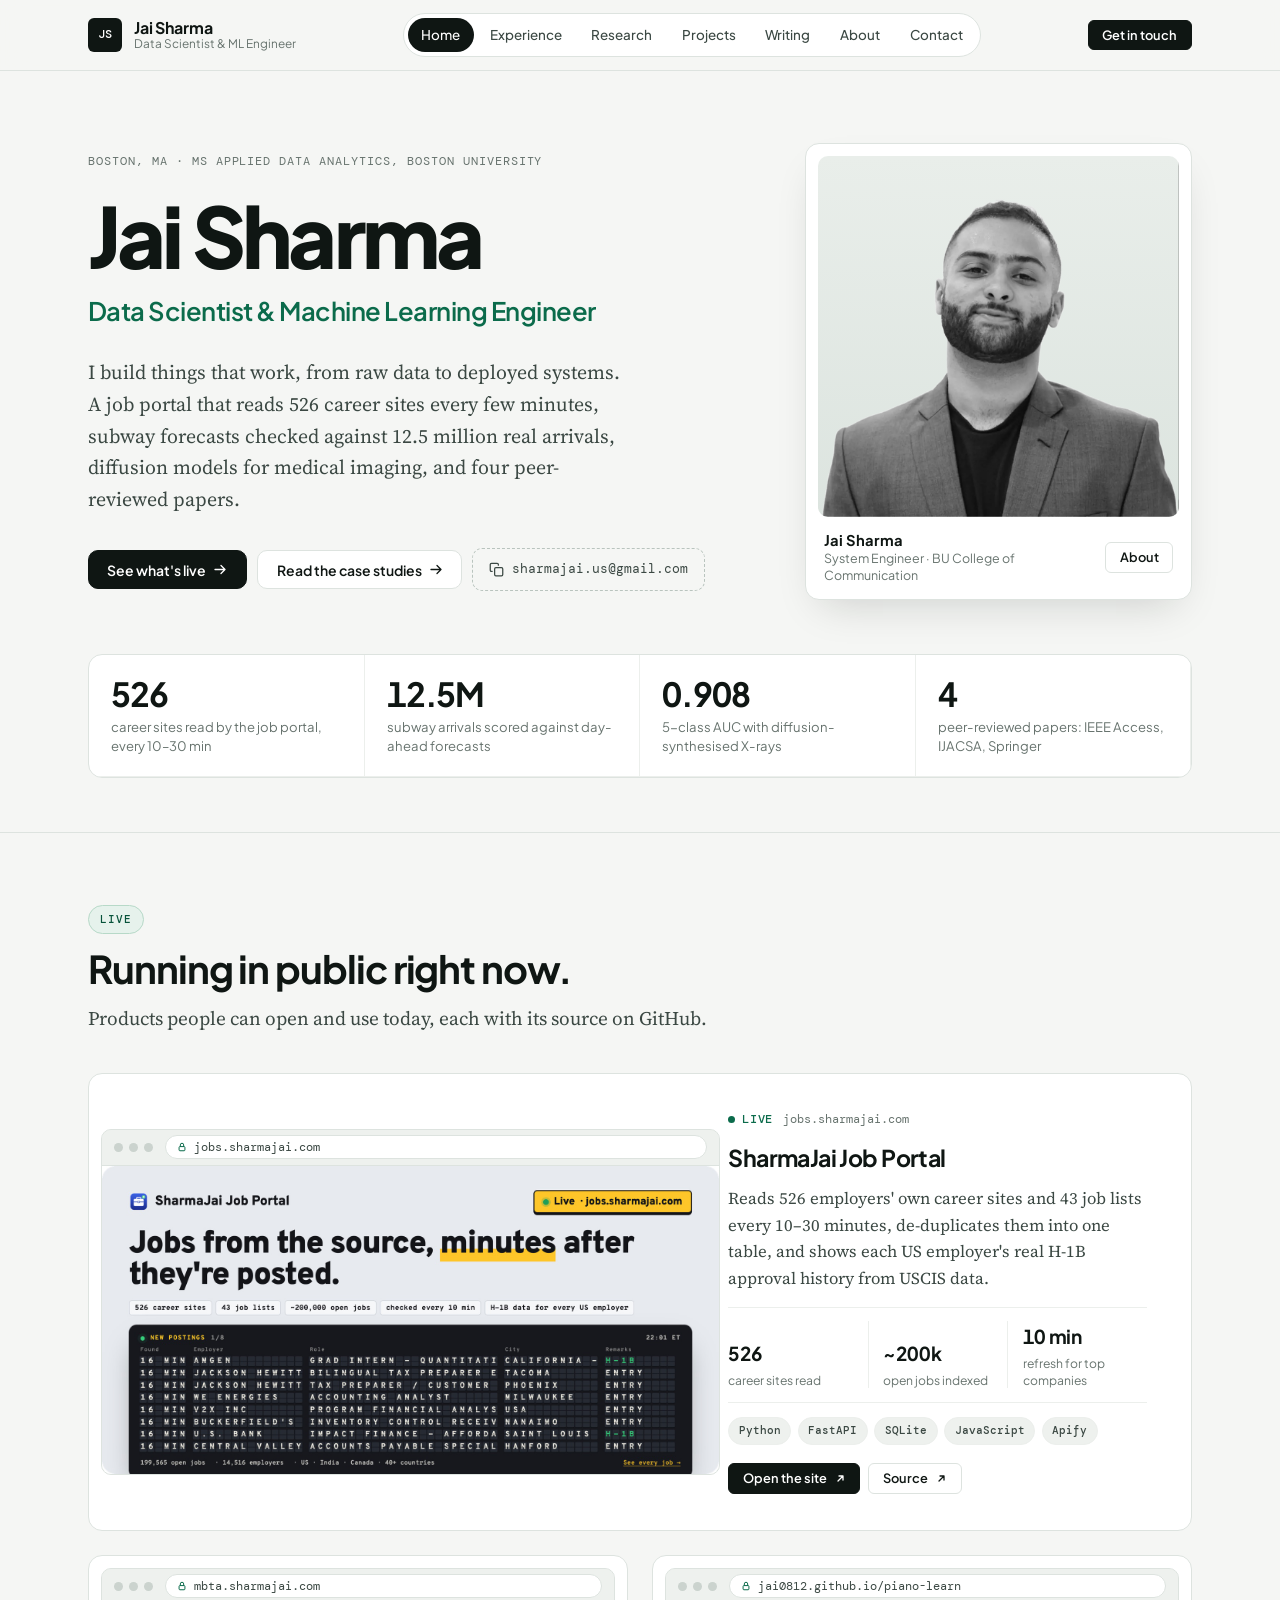
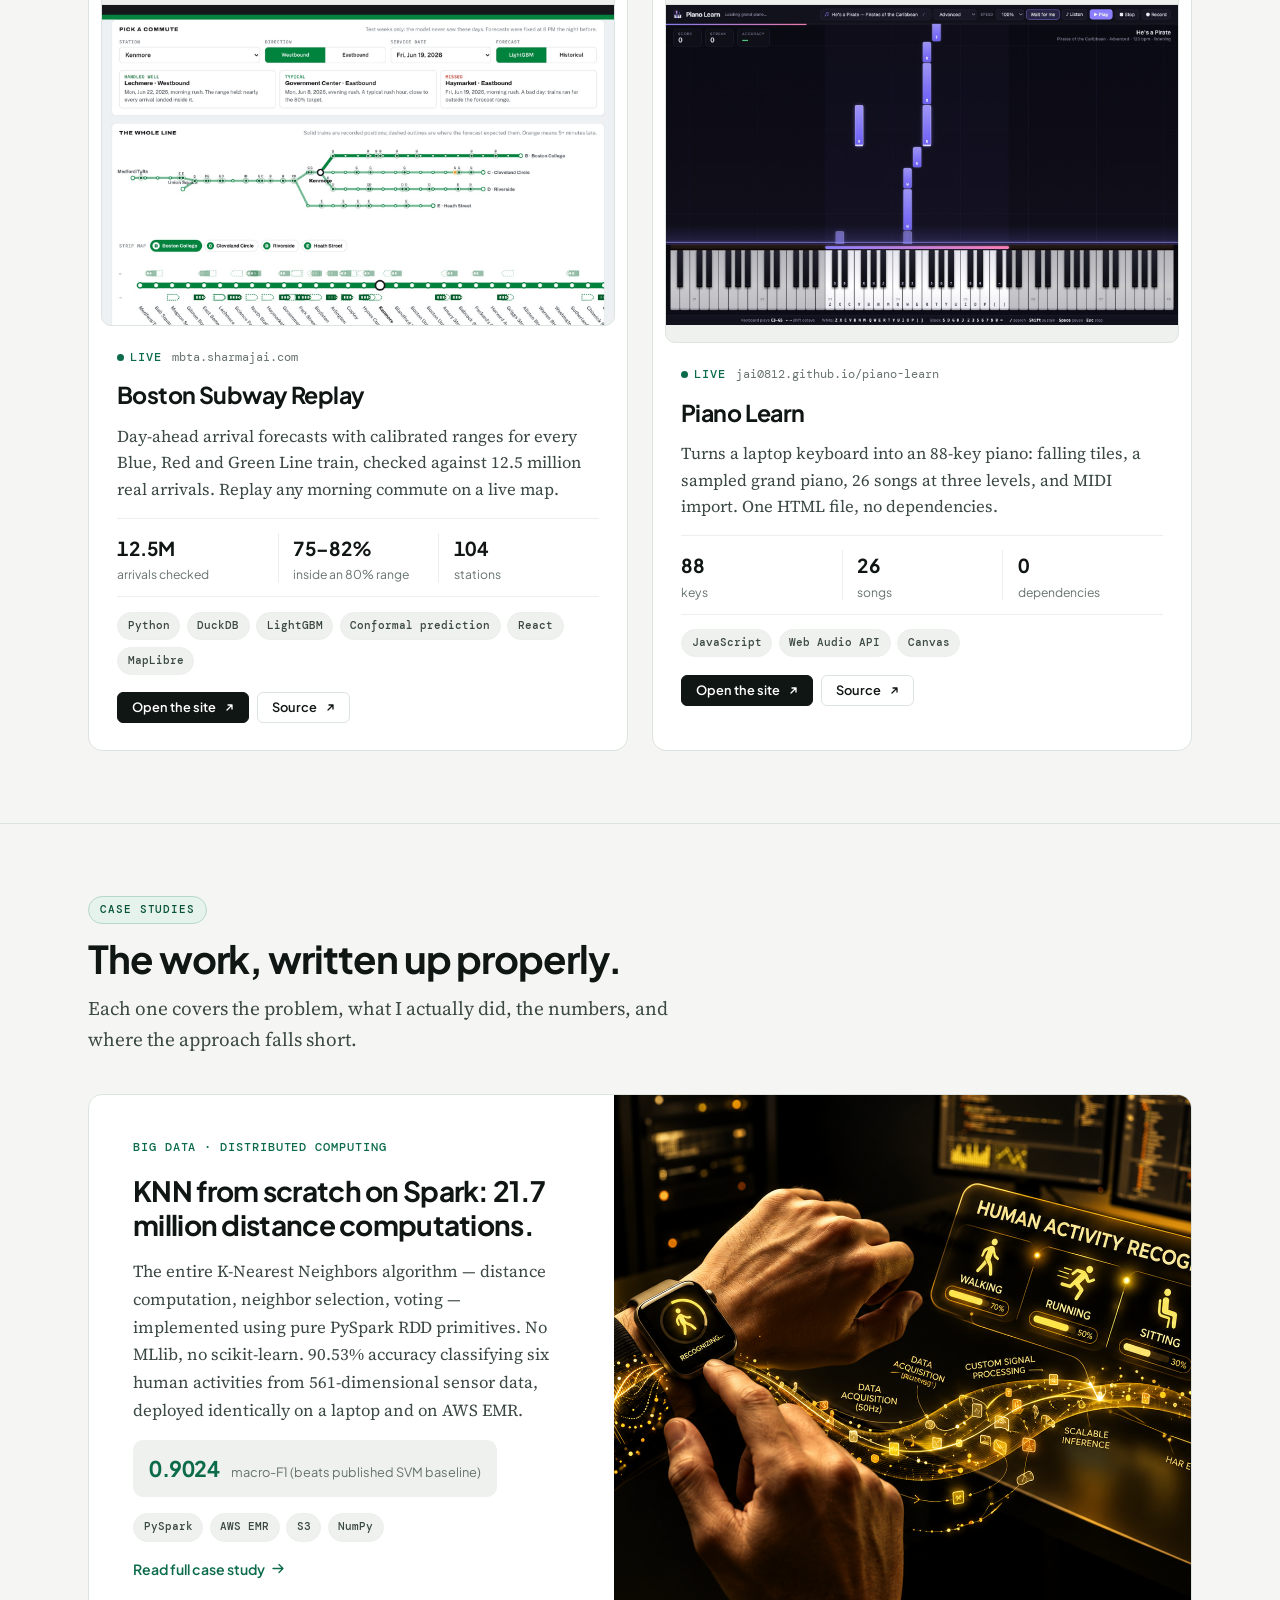
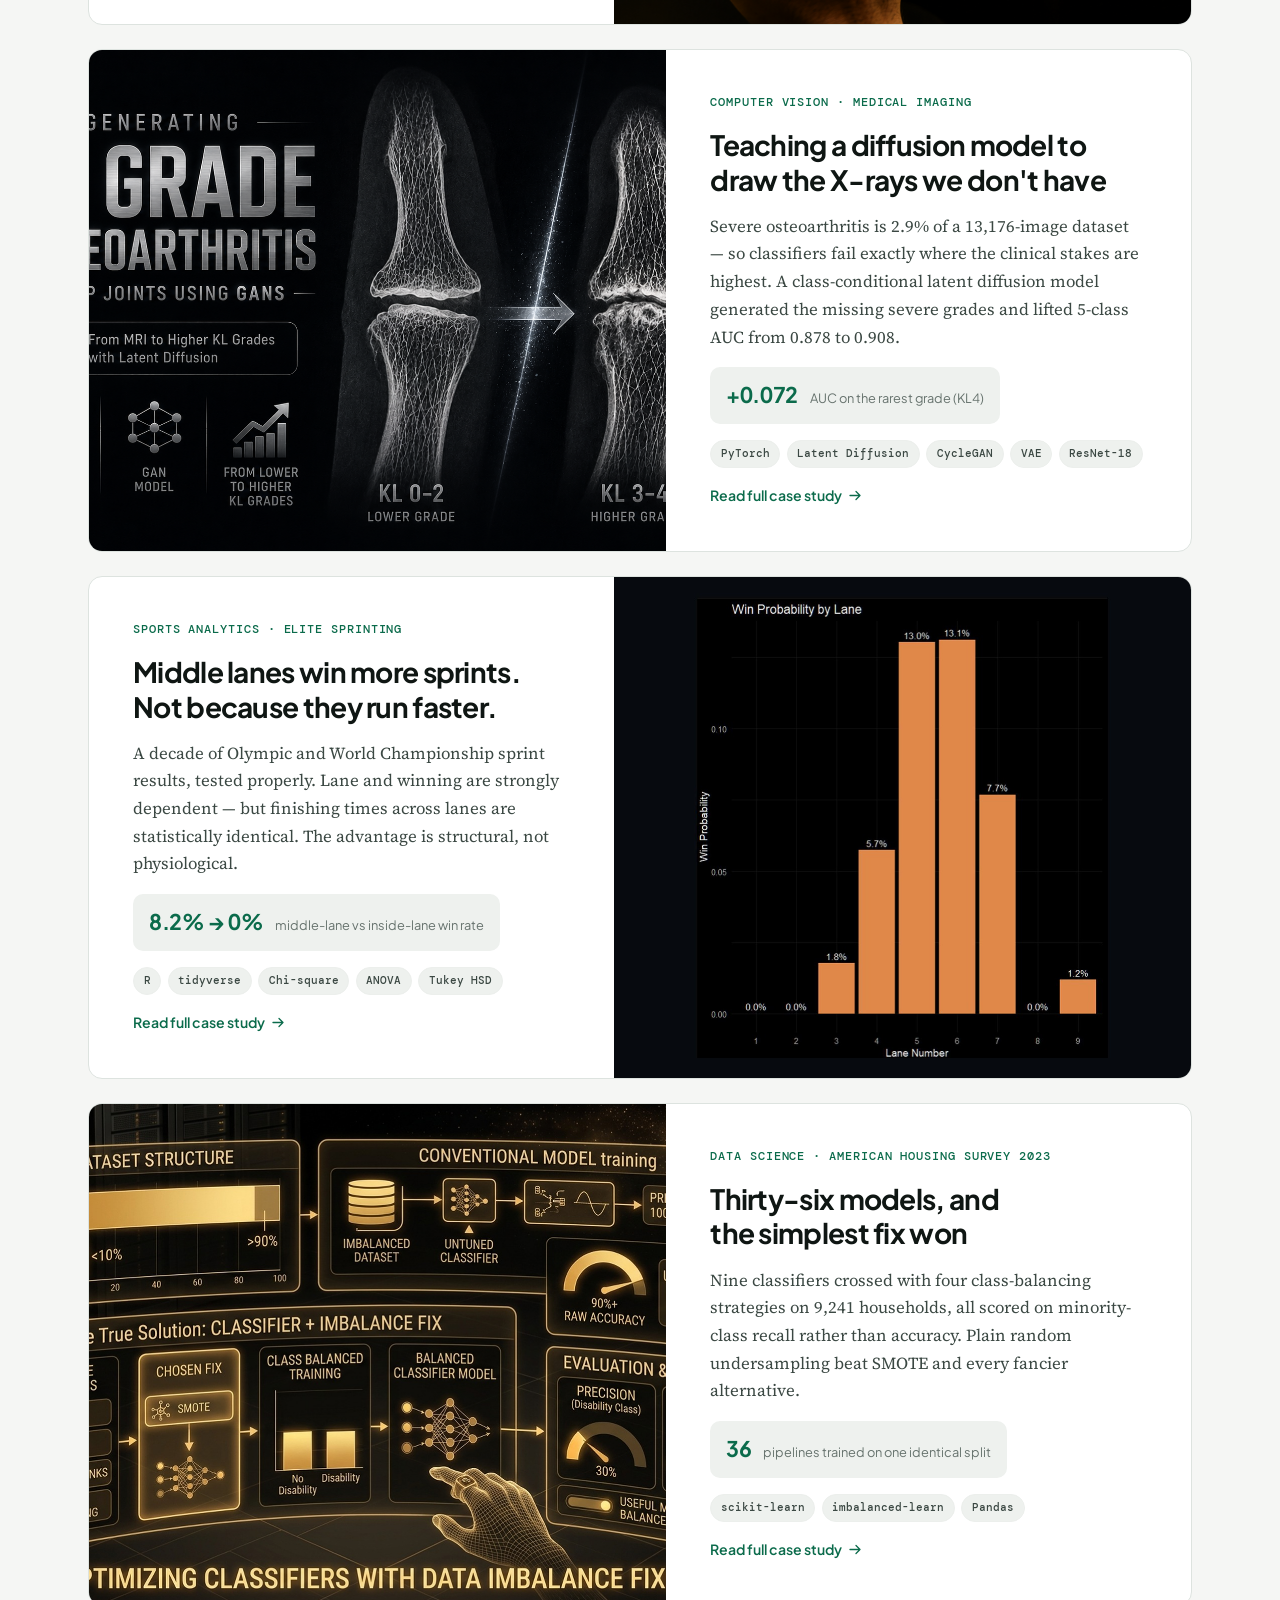
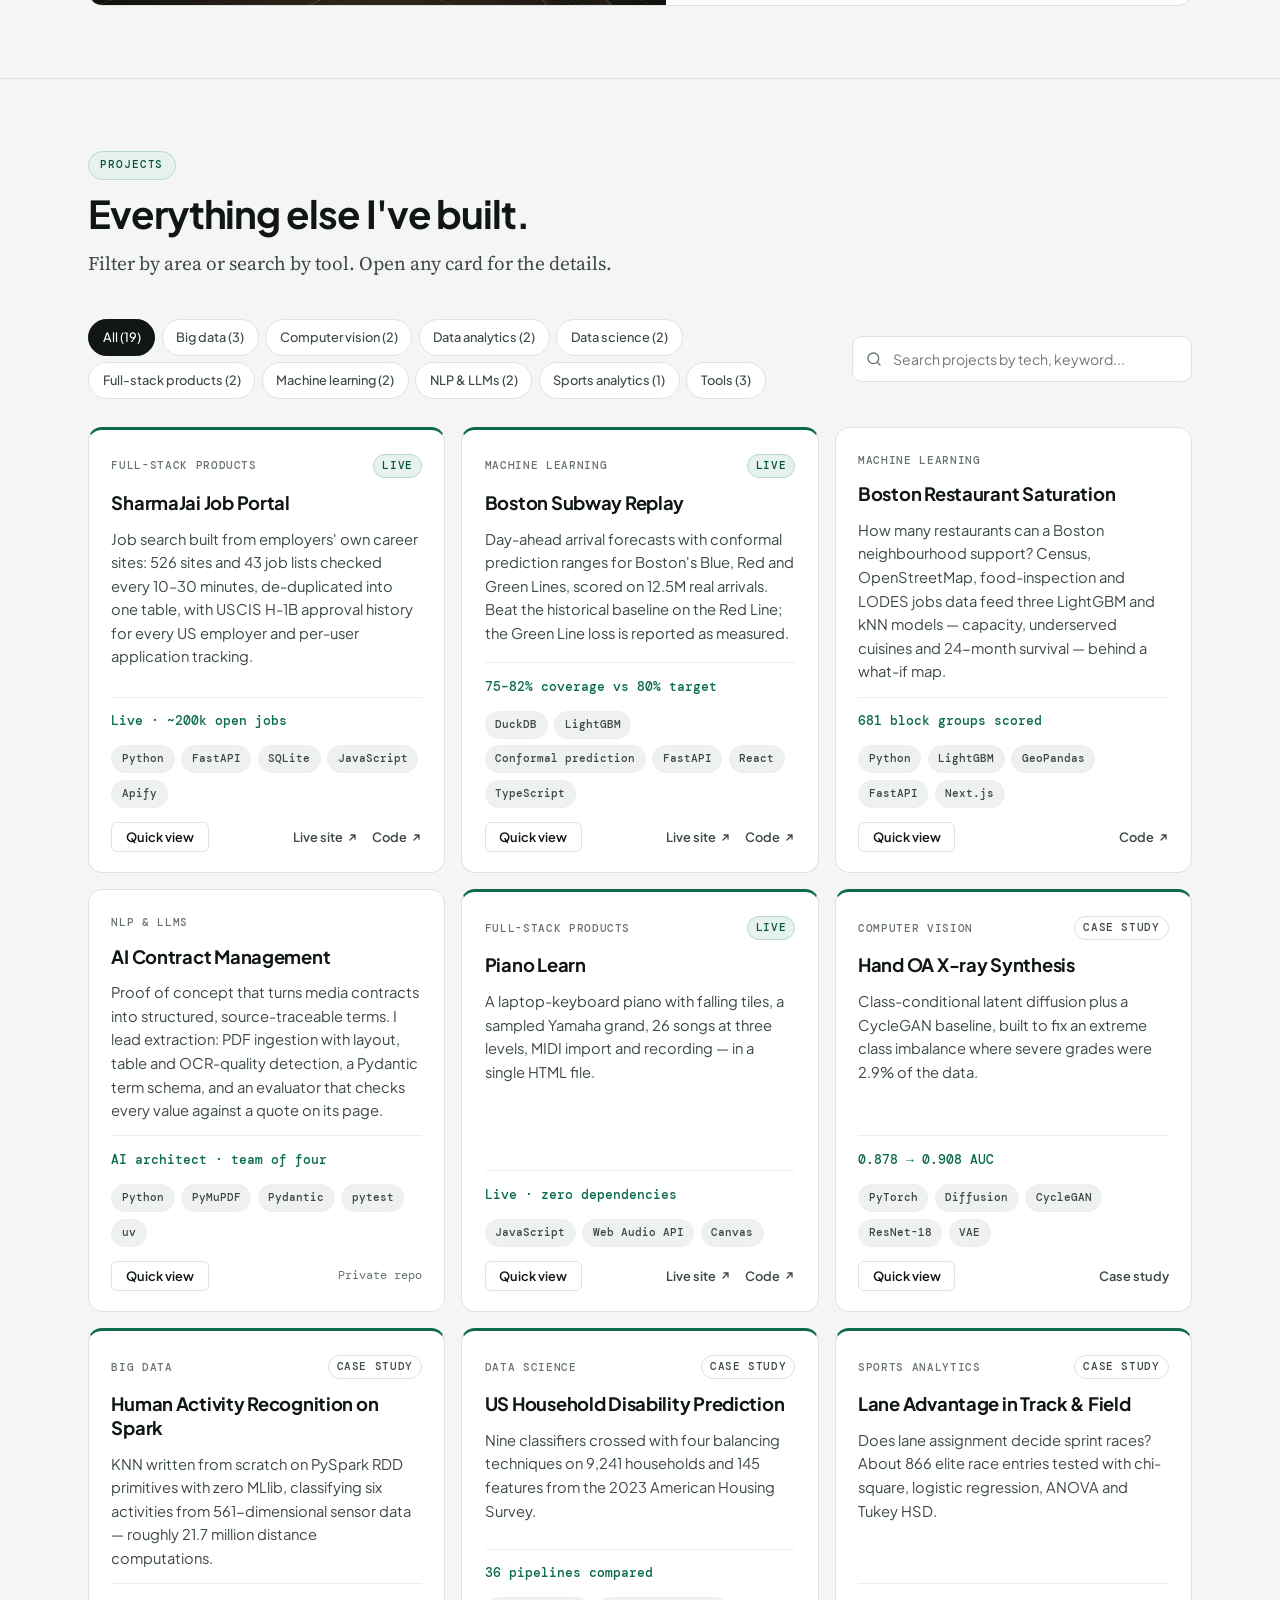
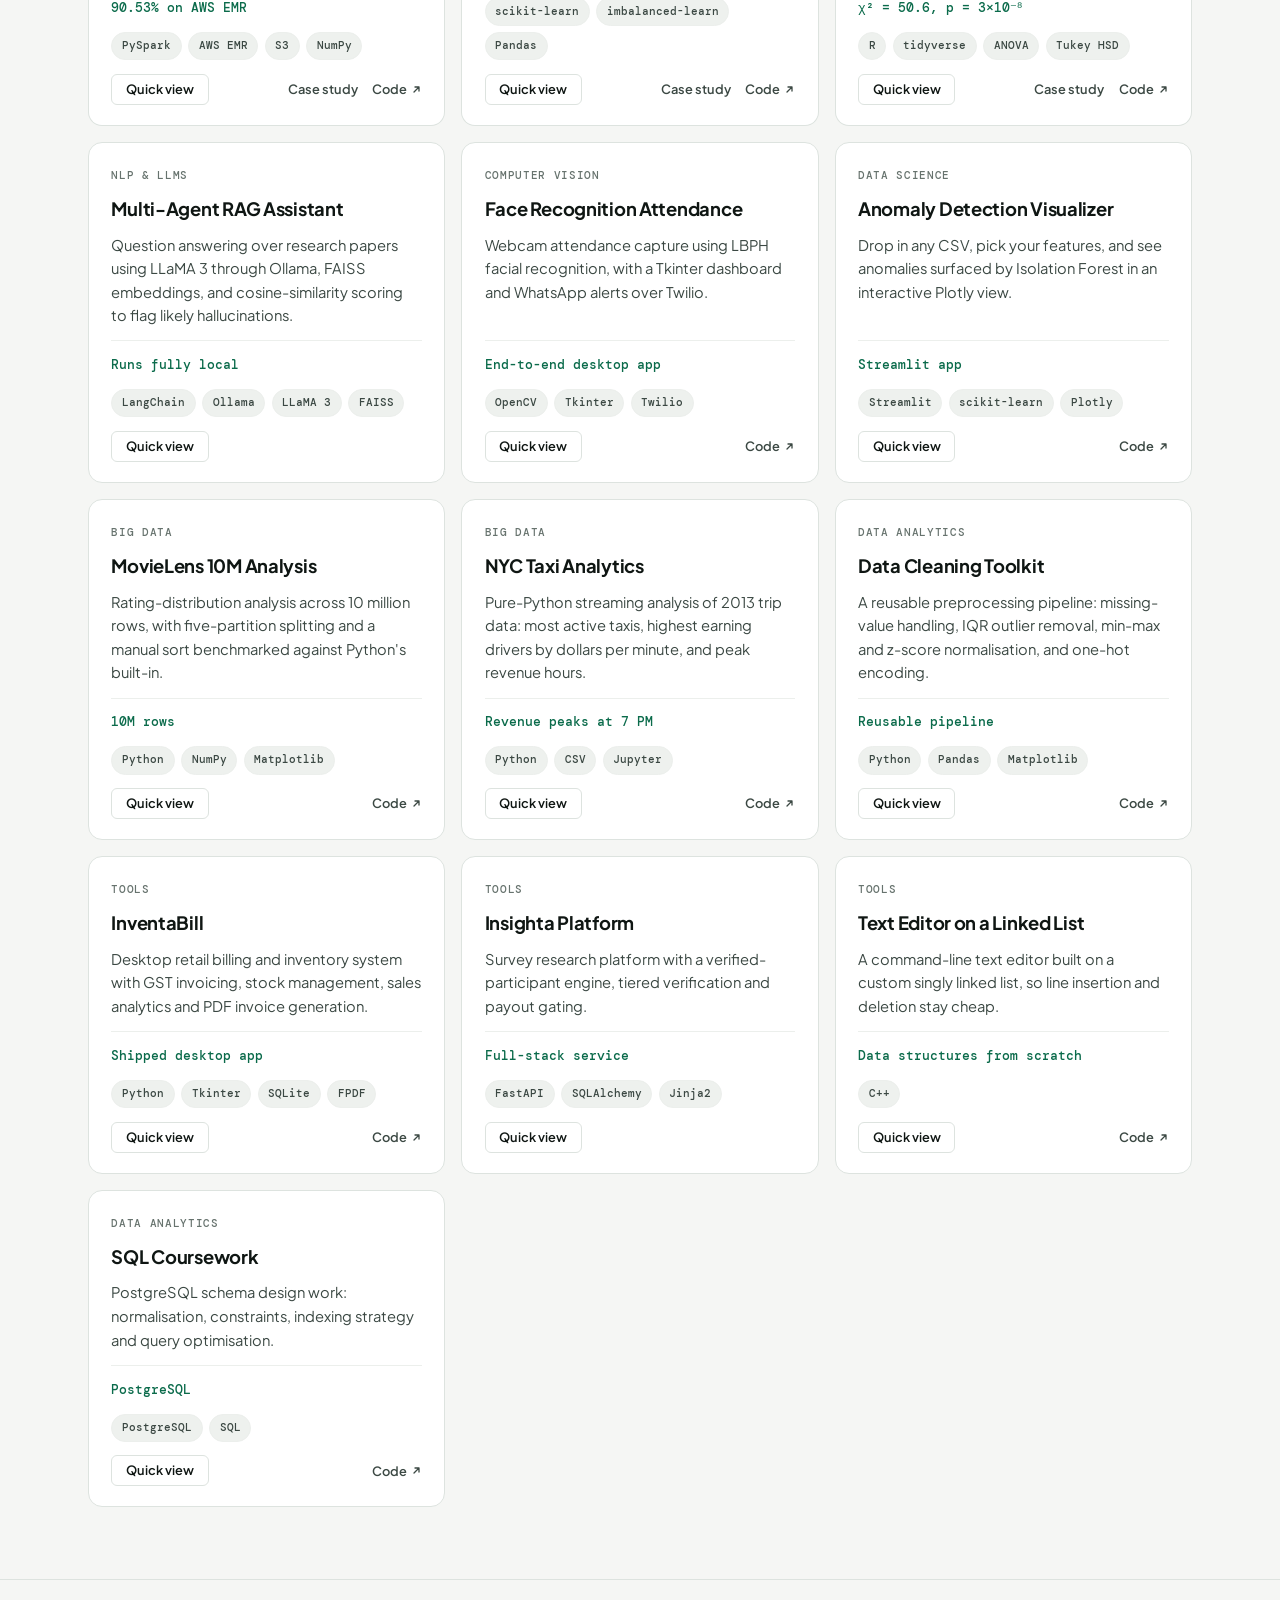
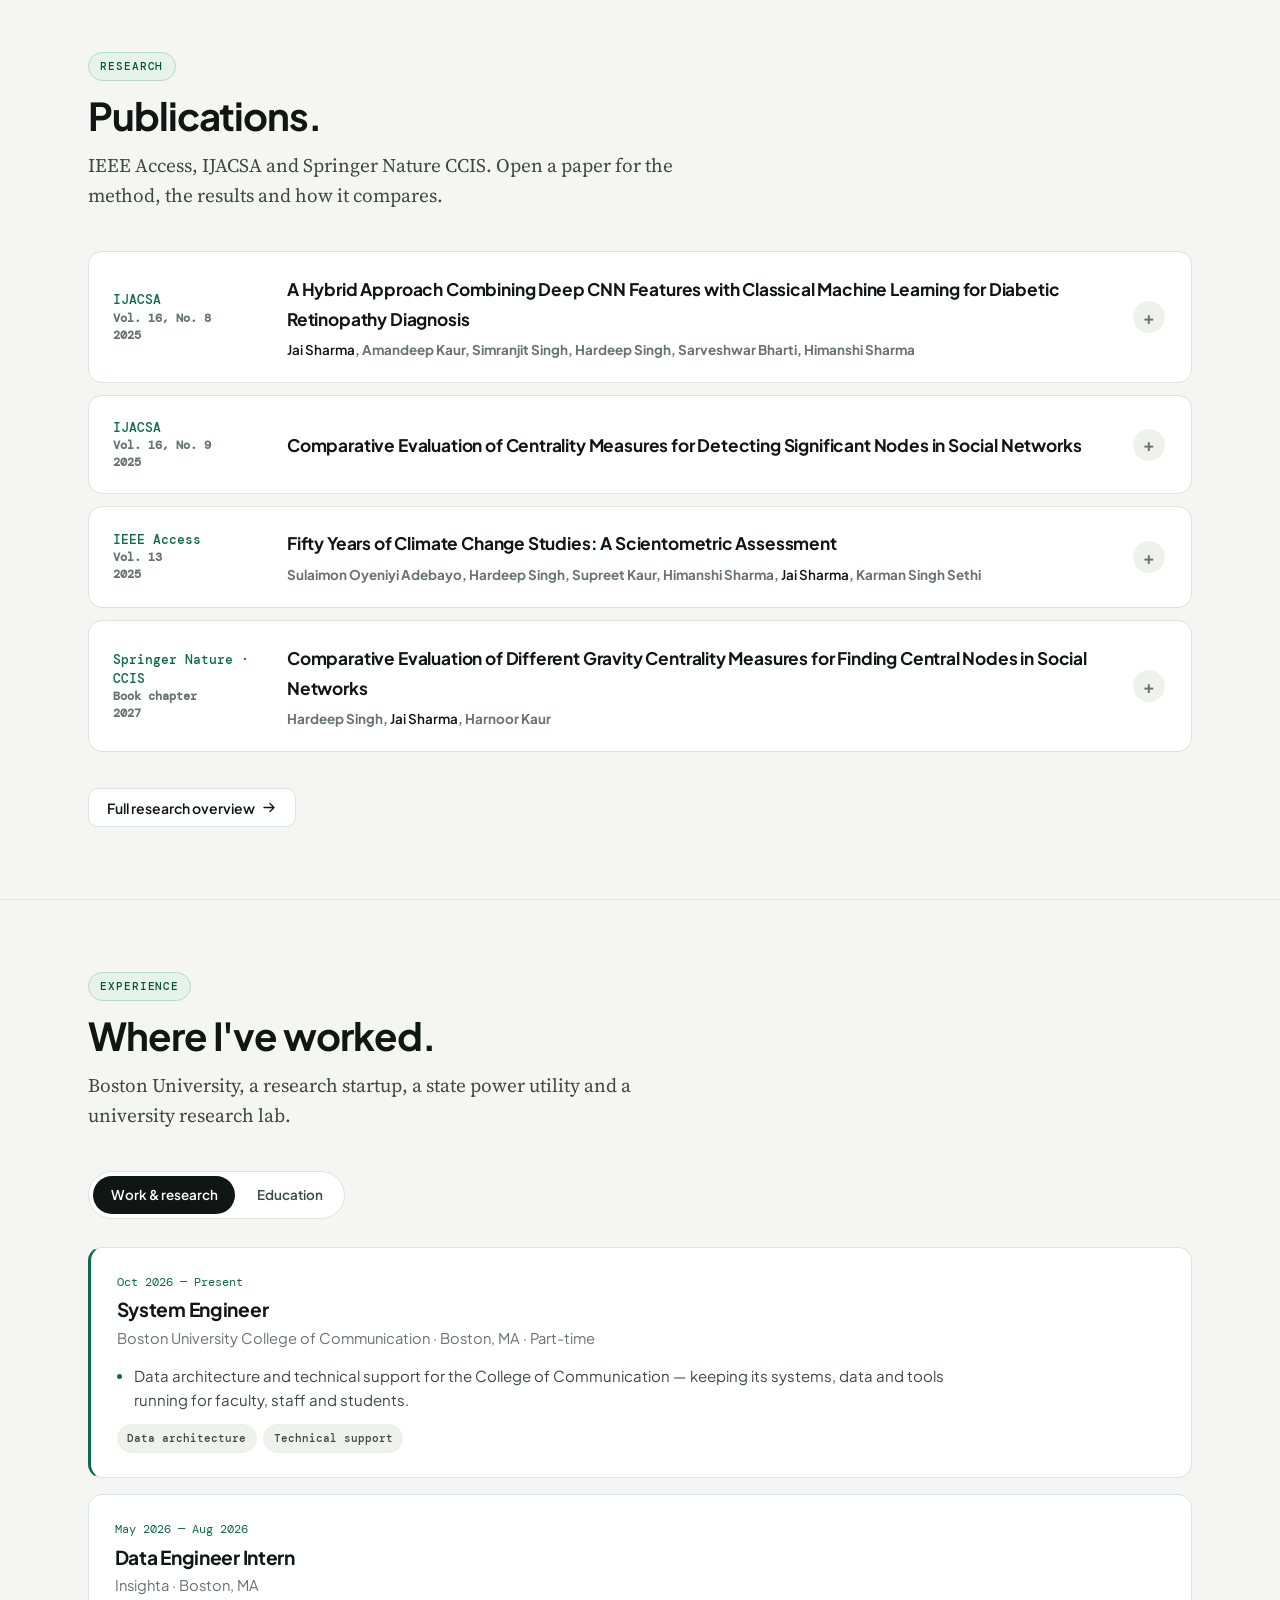
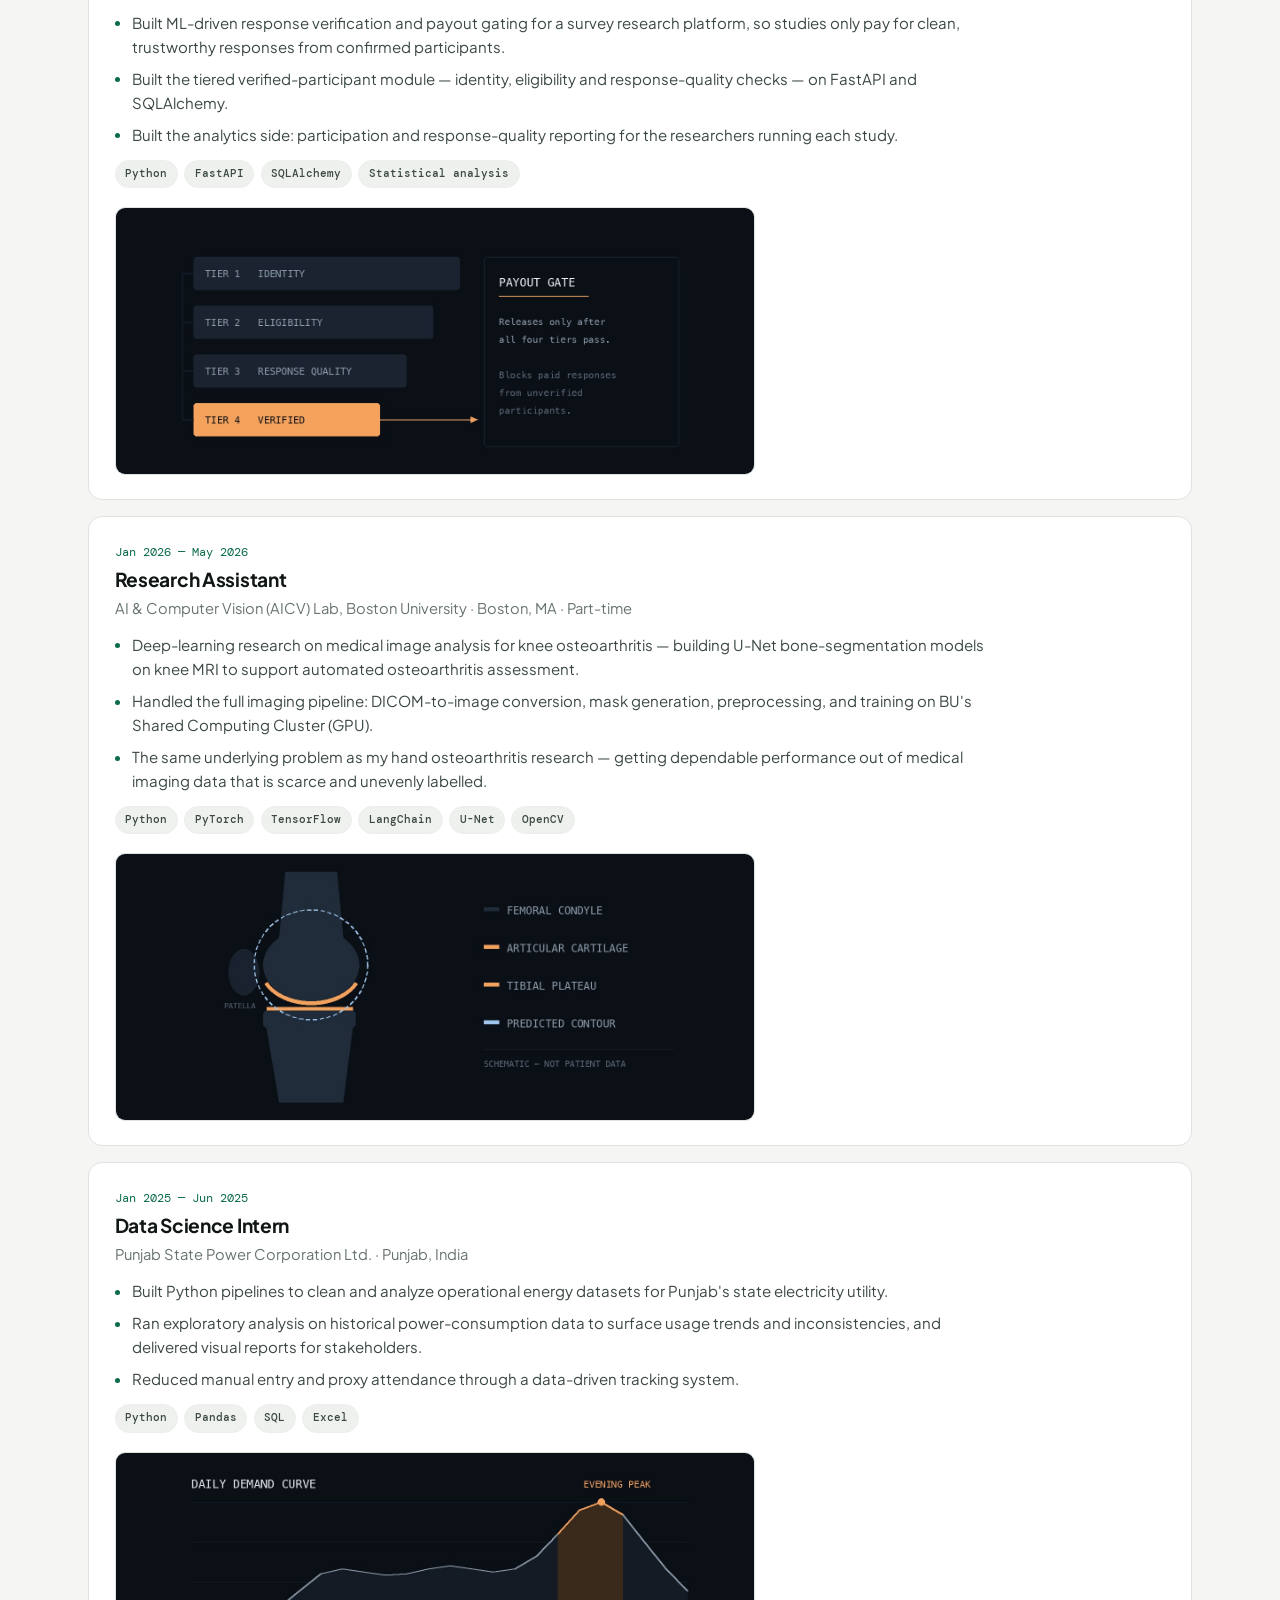
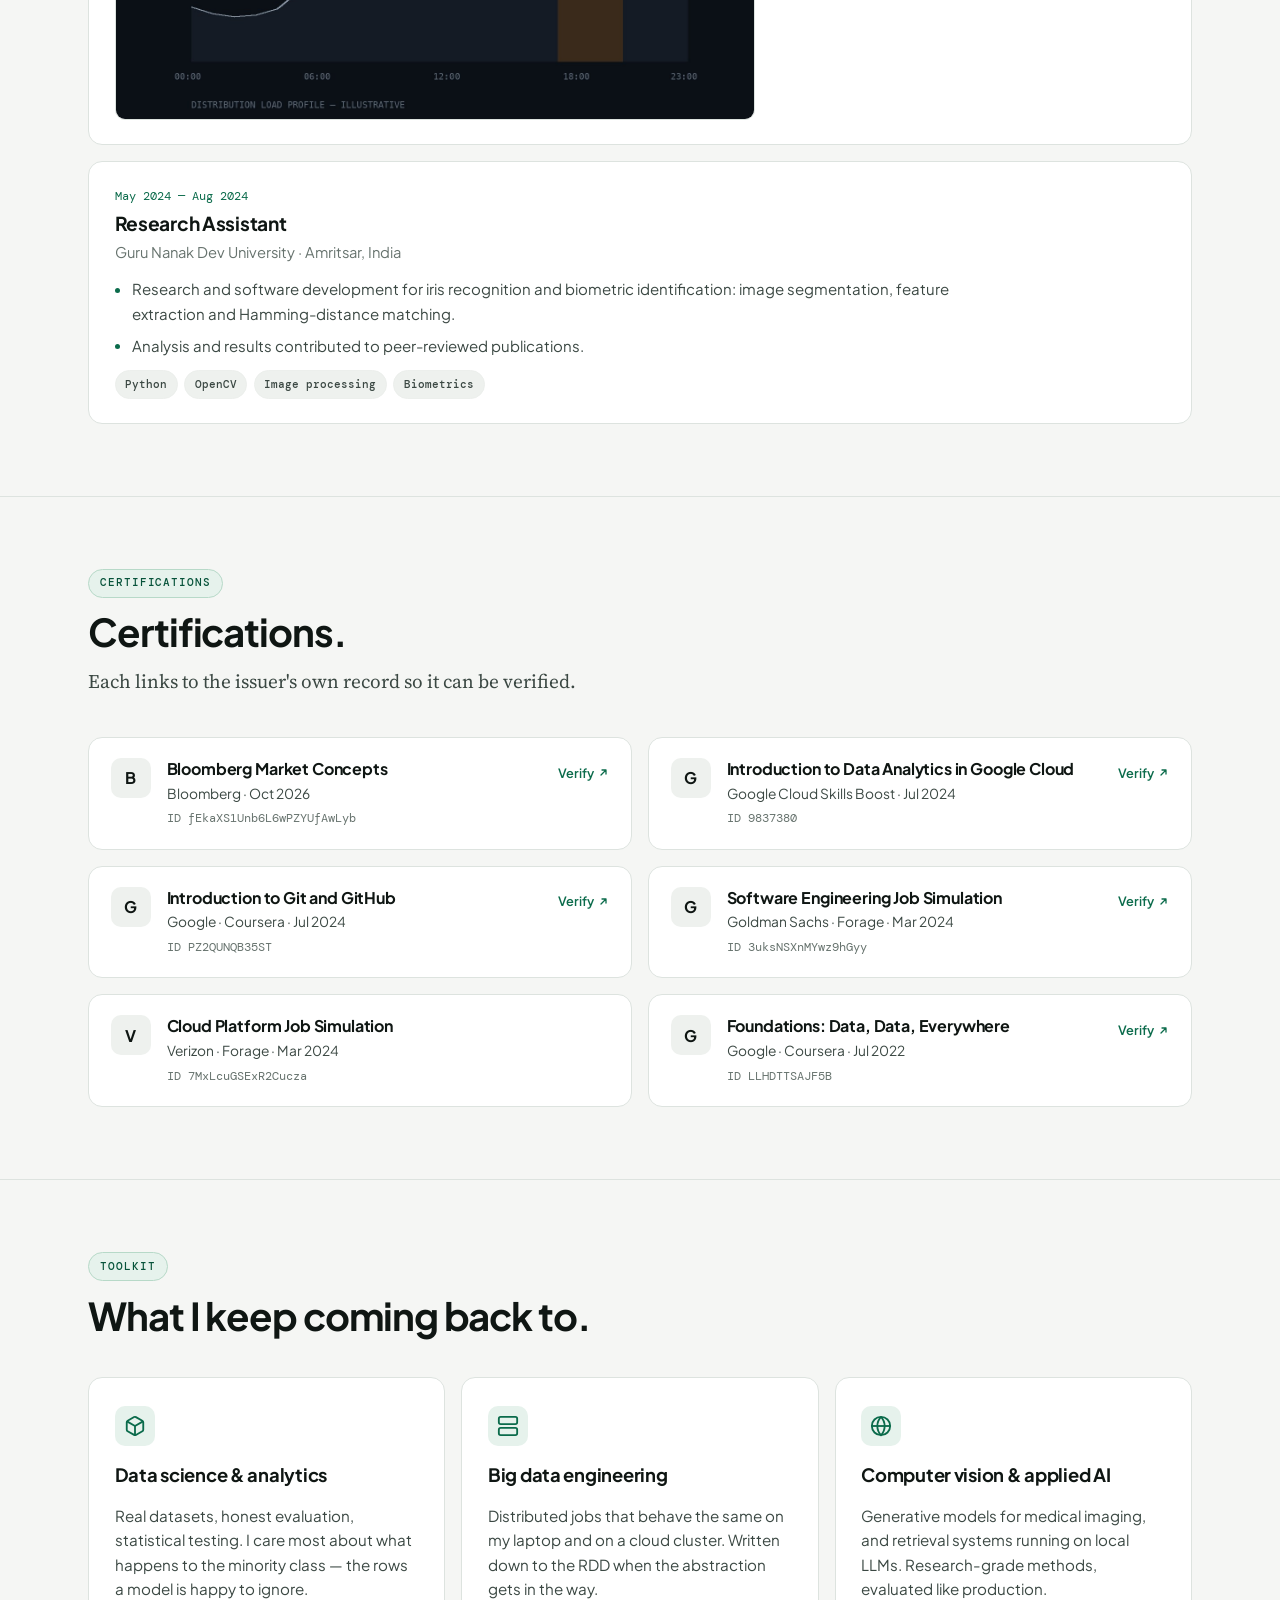
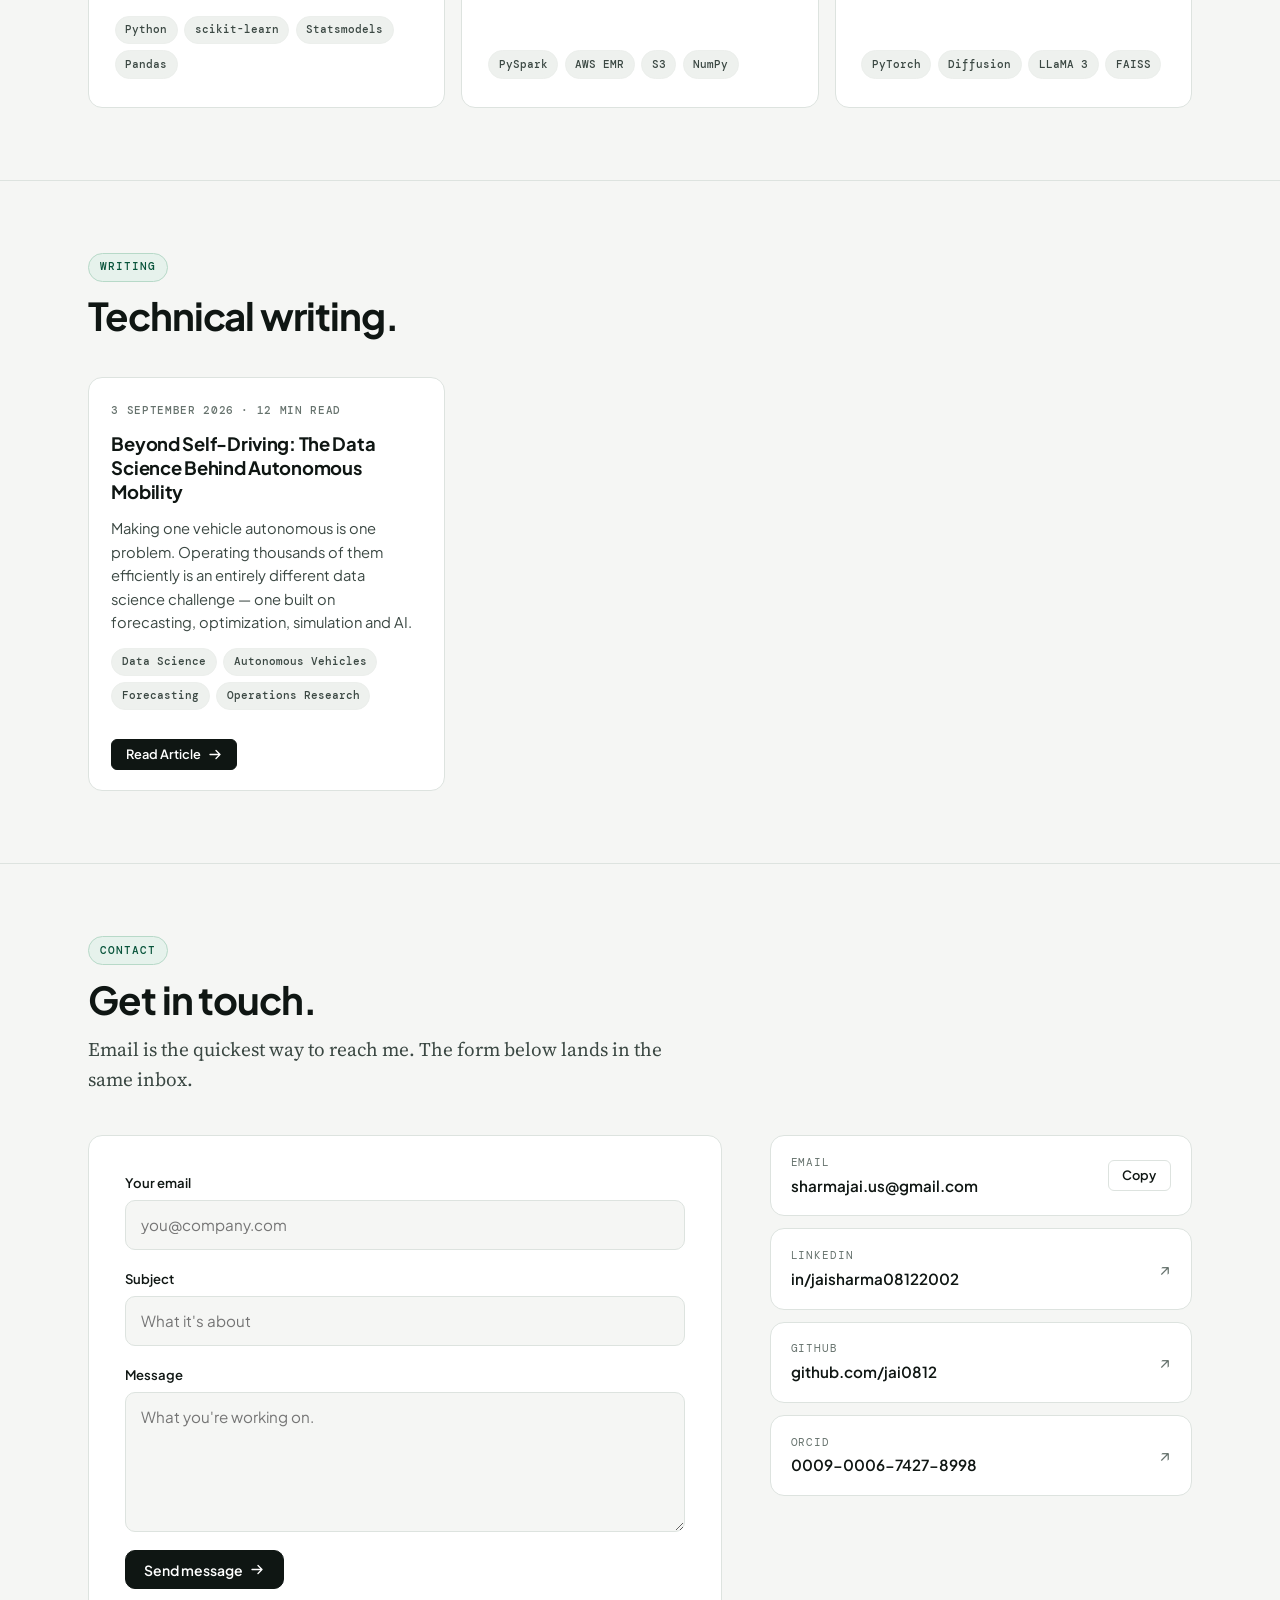
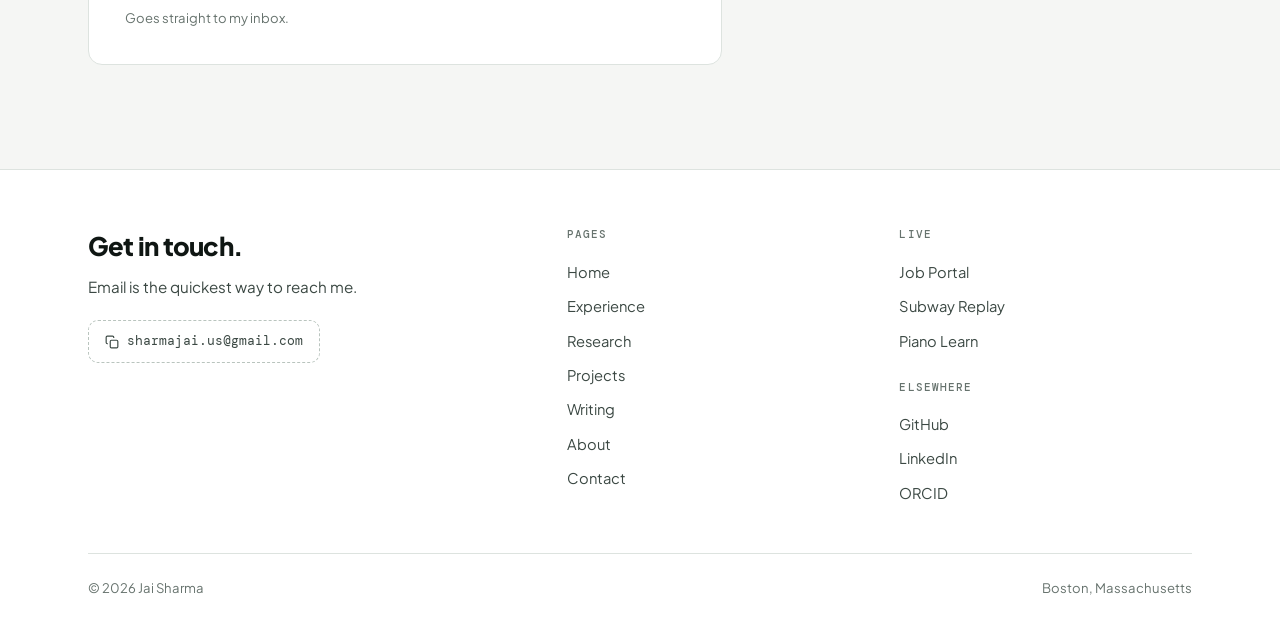
==== commit 26ad2a15: "Refine the Antigravity design and add new work Adds the live products (job portal, Boston Subway Rep" ====
--- a/index.html
+++ b/index.html
@@ -17,7 +17,7 @@
 <meta name="twitter:card" content="summary_large_image">
 <link rel="preconnect" href="https://fonts.googleapis.com">
 <link rel="preconnect" href="https://fonts.gstatic.com" crossorigin>
-<link href="https://fonts.googleapis.com/css2?family=Plus+Jakarta+Sans:ital,wght@0,300..800;1,300..800&amp;family=DM+Mono:ital,wght@0,400;0,500;1,400&amp;display=swap" rel="stylesheet">
+<link href="https://fonts.googleapis.com/css2?family=Plus+Jakarta+Sans:wght@400..800&amp;family=Source+Serif+4:ital,opsz,wght@0,8..60,400..600;1,8..60,400&amp;family=DM+Mono:wght@400;500&amp;display=swap" rel="stylesheet">
 <link rel="stylesheet" href="css/site.css">
 <script type="application/ld+json">
 {
@@ -47,222 +47,194 @@
 
 <main id="main">
 
-  <!-- ============================ HERO SECTION ============================== -->
   <section class="hero">
     <div class="wrap">
       <div class="hero__grid">
         <div class="hero__content">
-          <div class="hero__eyebrow">
-            <div class="status-badge">
-              <span class="status-dot"></span>
-              <span>Available for Data Science &amp; ML roles · Boston, MA</span>
-            </div>
-          </div>
-
+          <p class="hero__eyebrow">Boston, MA · MS Applied Data Analytics, Boston University</p>
           <h1 class="hero__name">Jai Sharma</h1>
           <p class="hero__title">Data Scientist &amp; Machine Learning Engineer</p>
-
           <p class="hero__bio">
-            Designing class-conditional generative models for medical imaging, distributed computing jobs down to pure PySpark RDD primitives, and production ML pipelines.
-            Master's candidate in Applied Data Analytics at <strong>Boston University</strong> with <strong>four peer-reviewed papers</strong> across IEEE Access, IJACSA, and Springer Nature.
+            I build things that work, from raw data to deployed systems. A job portal that reads 526 career sites
+            every few minutes, subway forecasts checked against 12.5 million real arrivals, diffusion models for
+            medical imaging, and four peer-reviewed papers.
           </p>
-
           <div class="hero__cta-group">
-            <a class="btn btn--primary" href="#selected-work" data-arrow>View Selected Work</a>
-            <a class="btn" href="#projects-hub" data-arrow>Explore All Projects</a>
-            <button class="copy-email-btn" type="button" data-copy-email="sharmajai.us@gmail.com" title="Click to copy email">
-              <svg width="15" height="15" viewBox="0 0 24 24" fill="none" stroke="currentColor" stroke-width="2" stroke-linecap="round" stroke-linejoin="round"><rect x="9" y="9" width="13" height="13" rx="2" ry="2"></rect><path d="M5 15H4a2 2 0 0 1-2-2V4a2 2 0 0 1 2-2h9a2 2 0 0 1 2 2v1"></path></svg>
+            <a class="btn btn--primary" href="#live" data-arrow>See what's live</a>
+            <a class="btn" href="#selected-work" data-arrow>Read the case studies</a>
+            <button class="copy-email-btn" type="button" data-copy-email="sharmajai.us@gmail.com" title="Copy email address">
+              <svg width="15" height="15" viewBox="0 0 24 24" fill="none" stroke="currentColor" stroke-width="2" stroke-linecap="round" stroke-linejoin="round" aria-hidden="true"><rect x="9" y="9" width="13" height="13" rx="2" ry="2"></rect><path d="M5 15H4a2 2 0 0 1-2-2V4a2 2 0 0 1 2-2h9a2 2 0 0 1 2 2v1"></path></svg>
               <span>sharmajai.us@gmail.com</span>
             </button>
-            <a class="btn btn--secondary" data-resume download hidden>Download Résumé</a>
+            <a class="btn btn--ghost" data-resume download hidden>Download résumé</a>
           </div>
         </div>
 
-        <div class="hero__card">
+        <figure class="hero__card">
           <div class="hero__photo-wrapper">
-            <img class="hero__photo" src="assets/photo/jai-cutout.png" alt="Jai Sharma — Data Scientist and ML Engineer" fetchpriority="high">
-          </div>
-          <div class="hero__card-badge">
-            <div>
-              <b>Boston University</b>
-              <div style="font-size:0.75rem;color:var(--text-muted)">AICV Lab · MS Applied Data Analytics</div>
-            </div>
-            <a class="btn btn--sm" href="about.html">About Me →</a>
-          </div>
-        </div>
-      </div>
-
-      <!-- Quick Interactive Highlights -->
-      <div class="stats-strip">
-        <div class="stat-item">
-          <span class="stat-item__val stat-item__val--accent">4</span>
-          <span class="stat-item__label">Peer-Reviewed Papers (IEEE, Springer, IJACSA)</span>
-        </div>
-        <div class="stat-item">
-          <span class="stat-item__val">0.908</span>
-          <span class="stat-item__label">5-Class AUC (Hand OA Latent Diffusion)</span>
-        </div>
-        <div class="stat-item">
-          <span class="stat-item__val stat-item__val--accent">21.7M</span>
-          <span class="stat-item__label">Distance Computations on Spark RDD</span>
-        </div>
-        <div class="stat-item">
-          <span class="stat-item__val">MS</span>
-          <span class="stat-item__label">Applied Data Analytics (Boston University)</span>
-        </div>
-      </div>
-    </div>
-  </section>
-
-  <!-- =========================== CORE PILLARS =========================== -->
-  <section class="section">
-    <div class="wrap">
-      <div class="shead">
-        <div class="shead__top">
-          <span class="shead__badge">Areas of Expertise</span>
-        </div>
-        <h2 class="display">What I Build &amp; Specialize In.</h2>
-        <p class="lede">From research-grade generative vision models to distributed cloud data systems built for scale and empirical reliability.</p>
+            <img class="hero__photo" src="assets/photo/jai-cutout.png" alt="Jai Sharma" width="1168" height="1168" fetchpriority="high">
+          </div>
+          <figcaption class="hero__card-badge">
+            <span><b>Jai Sharma</b><span>System Engineer · BU College of Communication</span></span>
+            <a class="btn btn--sm" href="about.html">About</a>
+          </figcaption>
+        </figure>
+      </div>
+
+      <dl class="stats-strip">
+        <div class="stat-item"><dt class="stat-item__label">career sites read by the job portal, every 10–30 min</dt><dd class="stat-item__val">526</dd></div>
+        <div class="stat-item"><dt class="stat-item__label">subway arrivals scored against day-ahead forecasts</dt><dd class="stat-item__val">12.5M</dd></div>
+        <div class="stat-item"><dt class="stat-item__label">5-class AUC with diffusion-synthesised X-rays</dt><dd class="stat-item__val">0.908</dd></div>
+        <div class="stat-item"><dt class="stat-item__label">peer-reviewed papers: IEEE Access, IJACSA, Springer</dt><dd class="stat-item__val">4</dd></div>
+      </dl>
+    </div>
+  </section>
+
+  <section class="section" id="live">
+    <div class="wrap">
+      <div class="shead">
+        <span class="shead__badge">Live</span>
+        <h2 class="display">Running in public right now.</h2>
+        <p class="lede">Products people can open and use today, each with its source on GitHub.</p>
+      </div>
+      <div data-render="products"></div>
+    </div>
+  </section>
+
+  <section class="section" id="selected-work">
+    <div class="wrap">
+      <div class="shead">
+        <span class="shead__badge">Case studies</span>
+        <h2 class="display">The work, written up properly.</h2>
+        <p class="lede">Each one covers the problem, what I actually did, the numbers, and where the approach falls short.</p>
+      </div>
+      <div data-render="cases"></div>
+    </div>
+  </section>
+
+  <section class="section" id="projects-hub">
+    <div class="wrap">
+      <div class="shead">
+        <span class="shead__badge">Projects</span>
+        <h2 class="display">Everything else I've built.</h2>
+        <p class="lede">Filter by area or search by tool. Open any card for the details.</p>
+      </div>
+      <div data-render="projects"></div>
+    </div>
+  </section>
+
+  <section class="section" id="research-section">
+    <div class="wrap">
+      <div class="shead">
+        <span class="shead__badge">Research</span>
+        <h2 class="display">Publications.</h2>
+        <p class="lede">IEEE Access, IJACSA and Springer Nature CCIS. Open a paper for the method, the results and how it compares.</p>
+      </div>
+      <div data-render="papers"></div>
+      <div class="section__more">
+        <a class="btn" href="research.html" data-arrow>Full research overview</a>
+      </div>
+    </div>
+  </section>
+
+  <section class="section" id="experience-section">
+    <div class="wrap">
+      <div class="shead">
+        <span class="shead__badge">Experience</span>
+        <h2 class="display">Where I've worked.</h2>
+        <p class="lede">Boston University, a research startup, a state power utility and a university research lab.</p>
+      </div>
+      <div data-render="experience"></div>
+    </div>
+  </section>
+
+  <section class="section" id="certifications">
+    <div class="wrap">
+      <div class="shead">
+        <span class="shead__badge">Certifications</span>
+        <h2 class="display">Certifications.</h2>
+        <p class="lede">Each links to the issuer's own record so it can be verified.</p>
+      </div>
+      <div data-render="certs"></div>
+    </div>
+  </section>
+
+  <section class="section" id="toolkit">
+    <div class="wrap">
+      <div class="shead">
+        <span class="shead__badge">Toolkit</span>
+        <h2 class="display">What I keep coming back to.</h2>
       </div>
       <div data-render="pillars"></div>
     </div>
   </section>
 
-  <!-- ======================== SELECTED WORK ======================== -->
-  <section class="section" id="selected-work">
-    <div class="wrap">
-      <div class="shead">
-        <div class="shead__top">
-          <span class="shead__badge">Deep Dives</span>
-        </div>
-        <h2 class="display">Selected Case Studies.</h2>
-        <p class="lede">Each study details the concrete problem, exact implementation, benchmark metrics, and where the approach hits its boundaries.</p>
-      </div>
-      <div data-render="cases"></div>
-    </div>
-  </section>
-
-  <!-- ========================= INTERACTIVE PROJECTS HUB ======================== -->
-  <section class="section" id="projects-hub">
-    <div class="wrap">
-      <div class="shead">
-        <div class="shead__top">
-          <span class="shead__badge">Interactive Hub</span>
-        </div>
-        <h2 class="display">All Projects &amp; Systems.</h2>
-        <p class="lede">Search and filter across 14 projects in Computer Vision, Big Data, Applied Machine Learning, NLP, and Engineering Tools.</p>
-      </div>
-      <div data-render="projects"></div>
-    </div>
-  </section>
-
-  <!-- ========================= PEER-REVIEWED RESEARCH ======================== -->
-  <section class="section" id="research-section">
-    <div class="wrap">
-      <div class="shead">
-        <div class="shead__top">
-          <span class="shead__badge">Research</span>
-        </div>
-        <h2 class="display">Peer-Reviewed Publications.</h2>
-        <p class="lede">Published articles across IEEE Access, IJACSA, and Springer Nature CCIS. Click any publication to inspect the methodology, empirical results, and comparison charts.</p>
-      </div>
-      <div data-render="papers"></div>
-      <div style="margin-top:2.5rem; text-align: center;">
-        <a class="btn btn--primary" href="research.html" data-arrow>View Full Research Overview</a>
-      </div>
-    </div>
-  </section>
-
-  <!-- ========================= EXPERIENCE & EDUCATION ======================== -->
-  <section class="section" id="experience-section">
-    <div class="wrap">
-      <div class="shead">
-        <div class="shead__top">
-          <span class="shead__badge">Background</span>
-        </div>
-        <h2 class="display">Experience &amp; Education.</h2>
-        <p class="lede">Roles across the Boston University AICV Lab, tech startups, state utilities, and academic institutions.</p>
-      </div>
-      <div data-render="experience"></div>
-    </div>
-  </section>
-
-  <!-- ========================= WRITING & DISPATCHES ======================== -->
   <section class="section" id="writing-section">
     <div class="wrap">
       <div class="shead">
-        <div class="shead__top">
-          <span class="shead__badge">Articles</span>
-        </div>
-        <h2 class="display">Technical Writing.</h2>
-        <p class="lede">Explorations and deep dives into autonomous systems, data operations, and scalable engineering.</p>
+        <span class="shead__badge">Writing</span>
+        <h2 class="display">Technical writing.</h2>
       </div>
       <div data-render="posts"></div>
     </div>
   </section>
 
-  <!-- ========================= CONTACT SECTION ======================== -->
   <section class="section" id="contact-section">
     <div class="wrap">
       <div class="shead">
-        <div class="shead__top">
-          <span class="shead__badge">Get In Touch</span>
-        </div>
-        <h2 class="display">Let's Connect.</h2>
-        <p class="lede">Whether you are hiring for data science and ML engineering roles, exploring research collaborations, or want to discuss a project.</p>
+        <span class="shead__badge">Contact</span>
+        <h2 class="display">Get in touch.</h2>
+        <p class="lede">Email is the quickest way to reach me. The form below lands in the same inbox.</p>
       </div>
 
       <div class="contact-section-grid">
-        <form class="form" data-contact-form>
+        <form class="form" data-contact-form novalidate>
           <div class="field">
-            <label for="email">Your Email Address</label>
-            <input type="email" id="email" name="email" required placeholder="you@domain.com">
+            <label for="email">Your email</label>
+            <input type="email" id="email" name="email" autocomplete="email" required placeholder="you@company.com">
           </div>
           <div class="field">
             <label for="subject">Subject</label>
-            <input type="text" id="subject" name="subject" placeholder="Data Science Role / Collaboration">
+            <input type="text" id="subject" name="subject" placeholder="What it's about">
           </div>
           <div class="field">
             <label for="message">Message</label>
-            <textarea id="message" name="message" required placeholder="Tell me about what you are working on..."></textarea>
-          </div>
-          <input type="text" name="bot-field" style="display:none" tabindex="-1" autocomplete="off">
-          <button class="btn btn--primary" type="submit" data-arrow>Send Message</button>
-          <div class="form__note" data-form-note>Goes directly to my personal email.</div>
-          <div class="form__status" aria-live="polite"></div>
+            <textarea id="message" name="message" required placeholder="What you're working on."></textarea>
+          </div>
+          <input type="text" name="bot-field" class="sr" tabindex="-1" autocomplete="off" aria-hidden="true">
+          <div><button class="btn btn--primary" type="submit" data-arrow>Send message</button></div>
+          <p class="form__status" role="status" aria-live="polite"></p>
+          <p class="form__note" data-form-note>Goes straight to my inbox.</p>
         </form>
 
         <div class="contact-cards">
           <div class="contact-card">
             <div class="contact-card__info">
-              <span class="contact-card__label">Direct Email</span>
+              <span class="contact-card__label">Email</span>
               <span class="contact-card__val">sharmajai.us@gmail.com</span>
             </div>
-            <button class="btn btn--sm" type="button" data-copy-email="sharmajai.us@gmail.com">Copy Email</button>
-          </div>
-
+            <button class="btn btn--sm" type="button" data-copy-email="sharmajai.us@gmail.com">Copy</button>
+          </div>
           <a class="contact-card" href="https://linkedin.com/in/jaisharma08122002/" target="_blank" rel="noopener">
             <div class="contact-card__info">
               <span class="contact-card__label">LinkedIn</span>
-              <span class="contact-card__val">linkedin.com/in/jaisharma08122002</span>
-            </div>
-            <span class="btn btn--sm">Connect ↗</span>
+              <span class="contact-card__val">in/jaisharma08122002</span>
+            </div>
+            <span class="contact-card__go" aria-hidden="true">↗</span>
           </a>
-
           <a class="contact-card" href="https://github.com/jai0812" target="_blank" rel="noopener">
             <div class="contact-card__info">
               <span class="contact-card__label">GitHub</span>
               <span class="contact-card__val">github.com/jai0812</span>
             </div>
-            <span class="btn btn--sm">View Code ↗</span>
+            <span class="contact-card__go" aria-hidden="true">↗</span>
           </a>
-
           <a class="contact-card" href="https://orcid.org/0009-0006-7427-8998" target="_blank" rel="noopener">
             <div class="contact-card__info">
               <span class="contact-card__label">ORCID</span>
               <span class="contact-card__val">0009-0006-7427-8998</span>
             </div>
-            <span class="btn btn--sm">Scholar ↗</span>
+            <span class="contact-card__go" aria-hidden="true">↗</span>
           </a>
         </div>
       </div>
@@ -275,28 +247,35 @@
   <div class="wrap">
     <div class="foot__in">
       <div>
-        <h2>Jai Sharma</h2>
-        <p>Data Scientist &amp; Machine Learning Engineer based in Boston, MA. Available for full-time opportunities.</p>
-        <p style="margin-top:1.25rem">
+        <h2 class="foot__title">Get in touch.</h2>
+        <p>Email is the quickest way to reach me.</p>
+        <p class="foot__mail">
           <button class="copy-email-btn" type="button" data-copy-email="sharmajai.us@gmail.com">
-            <svg width="14" height="14" viewBox="0 0 24 24" fill="none" stroke="currentColor" stroke-width="2"><rect x="9" y="9" width="13" height="13" rx="2" ry="2"></rect><path d="M5 15H4a2 2 0 0 1-2-2V4a2 2 0 0 1 2-2h9a2 2 0 0 1 2 2v1"></path></svg>
+            <svg width="14" height="14" viewBox="0 0 24 24" fill="none" stroke="currentColor" stroke-width="2" aria-hidden="true"><rect x="9" y="9" width="13" height="13" rx="2" ry="2"></rect><path d="M5 15H4a2 2 0 0 1-2-2V4a2 2 0 0 1 2-2h9a2 2 0 0 1 2 2v1"></path></svg>
             <span>sharmajai.us@gmail.com</span>
           </button>
         </p>
       </div>
       <div class="foot__col">
-        <h3>Navigation</h3>
+        <h3>Pages</h3>
         <ul>
           <li><a href="index.html">Home</a></li>
           <li><a href="experience.html">Experience</a></li>
-          <li><a href="research.html">Research &amp; Papers</a></li>
-          <li><a href="projects.html">Projects Hub</a></li>
+          <li><a href="research.html">Research</a></li>
+          <li><a href="projects.html">Projects</a></li>
+          <li><a href="writing.html">Writing</a></li>
           <li><a href="about.html">About</a></li>
           <li><a href="contact.html">Contact</a></li>
         </ul>
       </div>
       <div class="foot__col">
-        <h3>Profiles</h3>
+        <h3>Live</h3>
+        <ul>
+          <li><a href="https://jobs.sharmajai.com" target="_blank" rel="noopener">Job Portal</a></li>
+          <li><a href="https://mbta.sharmajai.com" target="_blank" rel="noopener">Subway Replay</a></li>
+          <li><a href="https://jai0812.github.io/piano-learn/" target="_blank" rel="noopener">Piano Learn</a></li>
+        </ul>
+        <h3 class="foot__sub">Elsewhere</h3>
         <ul>
           <li><a href="https://github.com/jai0812" target="_blank" rel="noopener">GitHub</a></li>
           <li><a href="https://linkedin.com/in/jaisharma08122002/" target="_blank" rel="noopener">LinkedIn</a></li>
@@ -305,7 +284,7 @@
       </div>
     </div>
     <div class="foot__base">
-      <span>© <span data-year>2026</span> Jai Sharma. All rights reserved.</span>
+      <span>© <span data-year>2026</span> Jai Sharma</span>
       <span>Boston, Massachusetts</span>
     </div>
   </div>
--- a/css/site.css
+++ b/css/site.css
@@ -1,77 +1,61 @@
 /* =============================================================================
-   sharmajai.com — Modern Interactive UI Design System
-   Professional Data Science & ML Engineering Portfolio
-   Clean, interactive, responsive, human-centered UI
+   sharmajai.com — visual system
+   Built on the Antigravity layout: light, card-based, deep emerald accent.
+   Plus Jakarta Sans for interface and headings, Source Serif 4 for the
+   paragraphs people actually read, DM Mono for numbers, IDs and addresses.
+   Signature: live products shown as browser windows with their real address.
    ========================================================================== */
 
-@import url('https://fonts.googleapis.com/css2?family=Plus+Jakarta+Sans:ital,wght@0,300..800;1,300..800&family=DM+Mono:ital,wght@0,400;0,500;1,400&family=DM+Sans:ital,opsz,wght@0,9..40,300..800;1,9..40,300..800&display=swap');
-
-/* ------------------------------- Design Tokens ---------------------------- */
+/* ------------------------------- tokens ---------------------------------- */
 :root {
-  /* Surfaces & Canvas */
-  --bg:               #F8FAFC;
-  --surface:          #FFFFFF;
-  --surface-subtle:   #F1F5F9;
-  --surface-elevated: #FFFFFF;
-  --surface-hover:    #F8FAFC;
-
-  /* Typography */
-  --text:             #0F172A; /* Slate 900 */
-  --text-secondary:   #334155; /* Slate 700 */
-  --text-muted:       #64748B; /* Slate 500 */
-  --text-inverted:    #FFFFFF;
-
-  /* Brand & Accents */
-  --primary:          #059669; /* Emerald 600 - BU & rigor */
-  --primary-hover:    #047857; /* Emerald 700 */
-  --primary-light:    #ECFDF5; /* Emerald 50 */
-  --primary-border:   #A7F3D0; /* Emerald 200 */
-  --accent-blue:      #2563EB; /* Blue 600 */
-  --accent-amber:     #D97706; /* Amber 600 */
-
-  /* Borders & Dividers */
-  --border:           #E2E8F0; /* Slate 200 */
-  --border-subtle:    #F1F5F9; /* Slate 100 */
-  --border-focus:     #059669;
-
-  /* Fonts */
-  --font-sans:        'Plus Jakarta Sans', -apple-system, BlinkMacSystemFont, 'Segoe UI', Roboto, sans-serif;
-  --font-display:     'Plus Jakarta Sans', -apple-system, BlinkMacSystemFont, 'Segoe UI', sans-serif;
-  --font-mono:        'DM Mono', ui-monospace, 'SF Mono', Menlo, monospace;
-
-  /* Radius */
-  --radius-sm:        8px;
-  --radius-md:        12px;
-  --radius-lg:        16px;
-  --radius-xl:        22px;
-  --radius-full:      9999px;
-
-  /* Shadows */
-  --shadow-xs:        0 1px 2px 0 rgba(15, 23, 42, 0.04);
-  --shadow-sm:        0 2px 4px 0 rgba(15, 23, 42, 0.05);
-  --shadow-md:        0 4px 12px -2px rgba(15, 23, 42, 0.06), 0 2px 6px -1px rgba(15, 23, 42, 0.04);
-  --shadow-lg:        0 12px 24px -4px rgba(15, 23, 42, 0.08), 0 4px 8px -2px rgba(15, 23, 42, 0.04);
-  --shadow-xl:        0 20px 32px -8px rgba(15, 23, 42, 0.12);
-
-  /* Layout Rhythm */
-  --gutter:           clamp(1.25rem, 4vw, 3rem);
-  --max:              1200px;
-  --pad-y:            clamp(3.5rem, 7vh, 6rem);
-  --transition:       all 0.2s cubic-bezier(0.16, 1, 0.3, 1);
-}
-
-/* ------------------------------- Base Reset ------------------------------- */
+  --bg:             #F5F6F4;
+  --surface:        #FFFFFF;
+  --surface-subtle: #EEF1EE;
+  --surface-sunk:   #E7EBE8;
+
+  --text:           #0F1613;
+  --text-secondary: #3B4843;
+  --text-muted:     #67736E;
+
+  --primary:        #0B6B4B;
+  --primary-hover:  #07533A;
+  --primary-light:  #E6F2EC;
+  --primary-border: #B7D9C8;
+
+  --border:         #DDE3DF;
+  --border-subtle:  #ECEFEC;
+  --border-hover:   #B9C4BE;
+
+  --danger:         #B4232C;
+
+  --font-sans:  'Plus Jakarta Sans', -apple-system, BlinkMacSystemFont, 'Segoe UI', Roboto, sans-serif;
+  --font-serif: 'Source Serif 4', Georgia, 'Times New Roman', serif;
+  --font-mono:  'DM Mono', ui-monospace, 'SF Mono', Menlo, monospace;
+
+  --r-sm:   6px;
+  --r-md:   10px;
+  --r-lg:   14px;
+  --r-full: 999px;
+
+  --shadow-xs: 0 1px 2px rgba(15, 22, 19, .04);
+  --shadow-sm: 0 2px 6px -1px rgba(15, 22, 19, .06), 0 1px 2px rgba(15, 22, 19, .04);
+  --shadow-lg: 0 18px 40px -16px rgba(15, 22, 19, .18);
+
+  --gutter: clamp(1.25rem, 4vw, 3rem);
+  --max:    1200px;
+  --pad-y:  clamp(3.75rem, 8vh, 6.5rem);
+  --ease:   cubic-bezier(.16, 1, .3, 1);
+}
+
+/* ------------------------------- reset ----------------------------------- */
 *, *::before, *::after { box-sizing: border-box; }
 [hidden] { display: none !important; }
-html {
-  -webkit-text-size-adjust: 100%;
-  scroll-behavior: smooth;
-  scroll-padding-top: 85px;
-}
+html { -webkit-text-size-adjust: 100%; scroll-behavior: smooth; scroll-padding-top: 88px; }
 body, h1, h2, h3, h4, p, figure, blockquote, dl, dd, ul, ol { margin: 0; padding: 0; }
 ul, ol { list-style: none; }
 img, svg, canvas, video { display: block; max-width: 100%; }
 button, input, textarea, select { font: inherit; color: inherit; }
+a { color: inherit; text-decoration: none; }
 
 body {
   background: var(--bg);
@@ -84,18 +68,14 @@
   overflow-x: hidden;
 }
 
-::selection {
-  background: var(--primary);
-  color: #FFFFFF;
-}
-
-a { color: inherit; text-decoration: none; }
+::selection { background: var(--primary); color: #fff; }
+
+:focus-visible { outline: 2px solid var(--primary); outline-offset: 3px; border-radius: var(--r-sm); }
 
 .skip {
-  position: absolute; left: -9999px; top: 0; z-index: 200;
-  background: var(--text); color: #FFF;
+  position: absolute; left: -9999px; top: 0; z-index: 300;
+  background: var(--text); color: #fff; border-radius: var(--r-sm);
   padding: .75rem 1.25rem; font-family: var(--font-mono); font-size: .8rem;
-  border-radius: var(--radius-sm);
 }
 .skip:focus { left: 1rem; top: 1rem; }
 
@@ -104,1609 +84,982 @@
   clip: rect(0 0 0 0); white-space: nowrap; border: 0;
 }
 
-/* ------------------------------- Typography ------------------------------- */
+/* ----------------------------- typography -------------------------------- */
 .display {
-  font-family: var(--font-display);
+  font-family: var(--font-sans);
   font-weight: 700;
-  line-height: 1.15;
-  letter-spacing: -0.025em;
+  line-height: 1.12;
+  letter-spacing: -.028em;
   color: var(--text);
-}
-
-h1.display { font-size: clamp(2.4rem, 5vw, 3.6rem); }
-h2.display { font-size: clamp(1.8rem, 3.2vw, 2.5rem); }
-h3.display { font-size: clamp(1.25rem, 2vw, 1.65rem); }
+  text-wrap: balance;
+}
+.display em { font-family: var(--font-serif); font-style: italic; font-weight: 400; letter-spacing: -.01em; }
+h1.display { font-size: clamp(2.3rem, 4.8vw, 3.5rem); }
+h2.display { font-size: clamp(1.75rem, 3vw, 2.4rem); }
+h3.display { font-size: clamp(1.25rem, 2vw, 1.6rem); }
 
 .lede {
-  font-size: clamp(1.05rem, 1.4vw, 1.2rem);
+  font-family: var(--font-serif);
+  font-size: clamp(1.1rem, 1.5vw, 1.25rem);
   line-height: 1.6;
   color: var(--text-secondary);
-  max-width: 65ch;
+  max-width: 62ch;
+  text-wrap: pretty;
 }
 
 .label {
   font-family: var(--font-mono);
-  font-size: 0.75rem;
+  font-size: .72rem;
   font-weight: 500;
-  letter-spacing: 0.08em;
+  letter-spacing: .1em;
   text-transform: uppercase;
   color: var(--text-muted);
 }
 
 .fig {
-  font-family: var(--font-mono);
-  font-weight: 600;
+  font-family: var(--font-sans);
+  font-weight: 700;
   color: var(--primary);
   font-variant-numeric: tabular-nums;
-}
-
-/* ------------------------------- Layout ---------------------------------- */
-.wrap {
-  width: 100%;
-  max-width: var(--max);
-  margin-inline: auto;
-  padding-inline: var(--gutter);
-}
-
-.section {
-  padding-block: var(--pad-y);
-  border-top: 1px solid var(--border);
-}
-
-.section--tight {
-  padding-block: clamp(2.5rem, 5vh, 4rem);
-}
-
-.shead {
-  display: flex;
-  flex-direction: column;
-  gap: 0.75rem;
-  margin-bottom: 2.5rem;
-}
-
-.shead__top {
-  display: flex;
-  align-items: center;
-  gap: 0.75rem;
-}
-
+  letter-spacing: -.02em;
+}
+
+.link {
+  color: var(--primary);
+  border-bottom: 1px solid var(--primary-border);
+  transition: border-color .2s var(--ease), color .2s var(--ease);
+}
+.link:hover { color: var(--primary-hover); border-bottom-color: var(--primary); }
+
+.prose p {
+  font-family: var(--font-serif);
+  font-size: 1.12rem;
+  line-height: 1.75;
+  color: var(--text-secondary);
+  max-width: 66ch;
+  margin-bottom: 1.15em;
+  text-wrap: pretty;
+}
+.prose p:last-child { margin-bottom: 0; }
+.prose strong { color: var(--text); font-weight: 600; }
+.prose em { font-style: italic; color: var(--text); }
+.prose a:not(.btn) { color: var(--primary); border-bottom: 1px solid var(--primary-border); }
+
+/* ------------------------------- layout ---------------------------------- */
+.wrap { width: 100%; max-width: var(--max); margin-inline: auto; padding-inline: var(--gutter); }
+
+.section { padding-block: var(--pad-y); border-top: 1px solid var(--border); }
+.section--tight { padding-block: clamp(2.75rem, 6vh, 4.25rem); }
+.section__more { margin-top: 2.25rem; }
+
+.shead { display: flex; flex-direction: column; align-items: flex-start; gap: .8rem; margin-bottom: 2.5rem; }
+.shead__top { display: flex; align-items: center; gap: .75rem; }
 .shead__badge {
-  display: inline-flex;
-  align-items: center;
-  gap: 0.45rem;
-  padding: 0.25rem 0.7rem;
-  background: var(--surface-subtle);
-  border: 1px solid var(--border);
-  border-radius: var(--radius-full);
-  font-family: var(--font-mono);
-  font-size: 0.72rem;
-  font-weight: 500;
-  color: var(--text-secondary);
-  letter-spacing: 0.04em;
-  text-transform: uppercase;
-}
-
-/* -------------------------- Navigation Bar ------------------------------- */
-.nav {
-  position: sticky;
-  top: 0;
-  z-index: 100;
-  background: rgba(255, 255, 255, 0.88);
-  backdrop-filter: blur(16px);
-  -webkit-backdrop-filter: blur(16px);
-  border-bottom: 1px solid var(--border);
-  transition: var(--transition);
-}
-
-.nav__in {
-  display: flex;
-  align-items: center;
-  justify-content: space-between;
-  height: 72px;
-}
-
-.brand {
-  display: flex;
-  align-items: center;
-  gap: 0.85rem;
-  cursor: pointer;
-}
-
-.brand__mark {
-  width: 36px;
-  height: 36px;
-  background: var(--text);
-  color: #FFFFFF;
-  border-radius: var(--radius-sm);
-  display: grid;
-  place-items: center;
-  font-family: var(--font-mono);
-  font-size: 0.82rem;
-  font-weight: 600;
-  letter-spacing: -0.02em;
-  box-shadow: var(--shadow-xs);
-  transition: var(--transition);
-}
-
-.brand:hover .brand__mark {
-  background: var(--primary);
-  transform: translateY(-1px);
-}
-
-.brand__text {
-  display: flex;
-  flex-direction: column;
-}
-
-.brand__name {
-  font-weight: 700;
-  font-size: 1.05rem;
-  color: var(--text);
-  line-height: 1.2;
-}
-
-.brand__role {
-  font-size: 0.75rem;
-  color: var(--text-muted);
-  line-height: 1.2;
-}
-
-/* Navigation Links */
-.nav__links {
-  display: flex;
-  align-items: center;
-  gap: 0.4rem;
-  background: var(--surface-subtle);
-  padding: 0.3rem 0.4rem;
-  border-radius: var(--radius-full);
-  border: 1px solid var(--border);
-}
-
-.nav__link {
-  font-size: 0.85rem;
-  font-weight: 500;
-  color: var(--text-secondary);
-  padding: 0.4rem 0.9rem;
-  border-radius: var(--radius-full);
-  transition: var(--transition);
-}
-
-.nav__link:hover {
-  color: var(--text);
-  background: rgba(255, 255, 255, 0.6);
-}
-
-.nav__link[aria-current='page'] {
-  color: var(--text);
-  background: #FFFFFF;
-  font-weight: 600;
-  box-shadow: var(--shadow-xs);
-}
-
-/* Navbar Right Actions */
-.nav__actions {
-  display: flex;
-  align-items: center;
-  gap: 0.75rem;
-}
-
-.status-badge {
-  display: inline-flex;
-  align-items: center;
-  gap: 0.5rem;
+  display: inline-flex; align-items: center;
+  padding: .28rem .7rem;
   background: var(--primary-light);
   border: 1px solid var(--primary-border);
+  border-radius: var(--r-full);
+  font-family: var(--font-mono);
+  font-size: .7rem; font-weight: 500;
   color: var(--primary-hover);
-  padding: 0.35rem 0.75rem;
-  border-radius: var(--radius-full);
-  font-size: 0.75rem;
-  font-weight: 600;
-  letter-spacing: 0.02em;
-}
-
-.status-dot {
-  width: 7px;
-  height: 7px;
-  background: var(--primary);
-  border-radius: 50%;
-  position: relative;
-}
-
-.status-dot::after {
-  content: '';
-  position: absolute;
-  inset: -2px;
-  border-radius: 50%;
-  background: var(--primary);
-  opacity: 0.4;
-  animation: pulse-ring 2s cubic-bezier(0.24, 0, 0.38, 1) infinite;
-}
-
-@keyframes pulse-ring {
-  0% { transform: scale(0.9); opacity: 0.8; }
-  100% { transform: scale(2.4); opacity: 0; }
-}
+  letter-spacing: .08em;
+  text-transform: uppercase;
+}
+
+/* ------------------------------- nav ------------------------------------- */
+.nav {
+  position: sticky; top: 0; z-index: 100;
+  background: rgba(245, 246, 244, .86);
+  backdrop-filter: blur(14px) saturate(140%);
+  -webkit-backdrop-filter: blur(14px) saturate(140%);
+  border-bottom: 1px solid var(--border);
+}
+.nav__in { display: flex; align-items: center; justify-content: space-between; gap: 1rem; height: 70px; }
+
+.brand { display: flex; align-items: center; gap: .75rem; flex: none; }
+.brand__mark {
+  width: 34px; height: 34px; flex: none;
+  background: var(--text); color: #fff;
+  border-radius: var(--r-sm);
+  display: grid; place-items: center;
+  font-family: var(--font-mono); font-size: .78rem; font-weight: 500; letter-spacing: -.02em;
+  transition: background .2s var(--ease);
+}
+.brand:hover .brand__mark { background: var(--primary); }
+.brand__text { display: flex; flex-direction: column; }
+.brand__name { font-weight: 700; font-size: 1rem; line-height: 1.2; letter-spacing: -.01em; }
+.brand__role { font-size: .74rem; color: var(--text-muted); line-height: 1.25; }
+
+.nav__links {
+  display: flex; align-items: center; gap: .15rem;
+  background: var(--surface);
+  border: 1px solid var(--border);
+  border-radius: var(--r-full);
+  padding: .25rem;
+}
+.nav__link {
+  font-size: .84rem; font-weight: 500;
+  color: var(--text-secondary);
+  padding: .42rem .85rem;
+  border-radius: var(--r-full);
+  transition: color .2s var(--ease), background .2s var(--ease);
+}
+.nav__link:hover { color: var(--text); background: var(--surface-subtle); }
+.nav__link[aria-current='page'] { color: #fff; background: var(--text); }
+
+.nav__actions { display: flex; align-items: center; gap: .6rem; flex: none; }
 
 .nav__toggle {
   display: none;
-  background: var(--surface);
-  border: 1px solid var(--border);
-  width: 40px;
-  height: 40px;
-  border-radius: var(--radius-md);
-  cursor: pointer;
-  color: var(--text);
-  align-items: center;
-  justify-content: center;
-  box-shadow: var(--shadow-xs);
-}
-
-/* ------------------------------- Buttons --------------------------------- */
+  width: 42px; height: 42px;
+  background: var(--surface); border: 1px solid var(--border); border-radius: var(--r-md);
+  cursor: pointer; color: var(--text);
+  align-items: center; justify-content: center;
+}
+
+/* ------------------------------ buttons ---------------------------------- */
 .btn {
-  display: inline-flex;
-  align-items: center;
-  justify-content: center;
-  gap: 0.55rem;
-  font-size: 0.875rem;
-  font-weight: 600;
-  padding: 0.65rem 1.25rem;
-  border-radius: var(--radius-full);
+  display: inline-flex; align-items: center; justify-content: center; gap: .5rem;
+  font-family: var(--font-sans);
+  font-size: .875rem; font-weight: 600; line-height: 1;
+  padding: .72rem 1.15rem;
+  border-radius: var(--r-md);
   border: 1px solid var(--border);
   background: var(--surface);
   color: var(--text);
   cursor: pointer;
-  box-shadow: var(--shadow-xs);
-  transition: var(--transition);
-  text-decoration: none;
-  line-height: 1;
-}
-
-.btn:hover {
-  background: var(--surface-hover);
-  border-color: var(--border-hover);
-  transform: translateY(-1px);
-  box-shadow: var(--shadow-sm);
-}
-
-.btn:active {
-  transform: translateY(0);
-}
-
-.btn--primary {
-  background: var(--text);
-  color: #FFFFFF;
-  border-color: var(--text);
-}
-
-.btn--primary:hover {
-  background: var(--primary);
-  border-color: var(--primary);
-  color: #FFFFFF;
-  box-shadow: 0 4px 12px rgba(5, 150, 105, 0.25);
-}
-
-.btn--secondary {
-  background: var(--primary-light);
-  color: var(--primary-hover);
-  border-color: var(--primary-border);
-}
-
-.btn--secondary:hover {
-  background: #DCFCE7;
-  border-color: #86EFAC;
-}
-
-.btn--sm {
-  padding: 0.45rem 0.9rem;
-  font-size: 0.8rem;
-}
-
-.btn__arrow {
-  transition: transform 0.2s var(--transition);
-}
-
-.btn:hover .btn__arrow {
-  transform: translateX(3px);
-}
-
-/* ------------------------------- Hero Section ---------------------------- */
-.hero {
-  padding-block: clamp(3rem, 7vh, 5.5rem);
-  position: relative;
-  overflow: hidden;
-}
-
-.hero__grid {
-  display: grid;
-  gap: 3rem;
-  align-items: center;
-}
-
-@media (min-width: 960px) {
-  .hero__grid {
-    grid-template-columns: 1.25fr 0.85fr;
-  }
-}
-
-.hero__content {
-  display: flex;
-  flex-direction: column;
-  gap: 1.35rem;
-}
-
-.hero__eyebrow {
-  display: flex;
-  align-items: center;
-  gap: 0.75rem;
-}
-
-.hero__name {
-  font-size: clamp(2.8rem, 5.5vw, 4.4rem);
-  font-weight: 800;
-  line-height: 1.05;
-  letter-spacing: -0.035em;
-  color: var(--text);
-}
-
-.hero__title {
-  font-size: clamp(1.25rem, 2vw, 1.65rem);
-  font-weight: 600;
-  color: var(--primary);
-  letter-spacing: -0.015em;
-}
-
-.hero__bio {
-  font-size: clamp(1.05rem, 1.4vw, 1.18rem);
-  line-height: 1.65;
-  color: var(--text-secondary);
-  max-width: 58ch;
-}
-
-.hero__bio strong {
-  color: var(--text);
-  font-weight: 600;
-}
-
-.hero__cta-group {
-  display: flex;
-  flex-wrap: wrap;
-  align-items: center;
-  gap: 0.75rem;
-  margin-top: 0.5rem;
-}
-
-/* Copy Email Interactive Button */
+  white-space: nowrap;
+  transition: background .2s var(--ease), border-color .2s var(--ease), color .2s var(--ease);
+}
+.btn:hover { border-color: var(--border-hover); background: var(--surface-subtle); }
+.btn--primary { background: var(--text); color: #fff; border-color: var(--text); }
+.btn--primary:hover { background: var(--primary); border-color: var(--primary); color: #fff; }
+.btn--ghost { background: transparent; }
+.btn--secondary { background: var(--primary-light); color: var(--primary-hover); border-color: var(--primary-border); }
+.btn--secondary:hover { background: #D8EBE1; border-color: var(--primary); }
+.btn--sm { padding: .5rem .85rem; font-size: .8rem; border-radius: var(--r-sm); }
+.btn__arrow { transition: transform .2s var(--ease); }
+.btn:hover .btn__arrow { transform: translateX(3px); }
+
 .copy-email-btn {
-  display: inline-flex;
-  align-items: center;
-  gap: 0.5rem;
-  padding: 0.65rem 1.1rem;
-  background: var(--surface-subtle);
-  border: 1px solid var(--border);
-  border-radius: var(--radius-full);
-  font-family: var(--font-mono);
-  font-size: 0.82rem;
+  display: inline-flex; align-items: center; gap: .5rem;
+  padding: .66rem 1rem;
+  background: transparent;
+  border: 1px dashed var(--border-hover);
+  border-radius: var(--r-md);
+  font-family: var(--font-mono); font-size: .8rem;
   color: var(--text-secondary);
   cursor: pointer;
-  transition: var(--transition);
-}
-
-.copy-email-btn:hover {
-  background: #FFFFFF;
-  border-color: var(--primary);
+  transition: color .2s var(--ease), border-color .2s var(--ease), background .2s var(--ease);
+}
+.copy-email-btn:hover { color: var(--primary); border-color: var(--primary); border-style: solid; background: var(--surface); }
+
+/* -------------------------------- hero ----------------------------------- */
+.hero { padding-block: clamp(3rem, 8vh, 5.5rem) clamp(2.5rem, 6vh, 4rem); }
+.hero__grid { display: grid; gap: 3rem; align-items: center; }
+@media (min-width: 960px) { .hero__grid { grid-template-columns: 1.35fr .8fr; gap: 4rem; } }
+
+.hero__content { display: flex; flex-direction: column; align-items: flex-start; }
+.hero__eyebrow {
+  font-family: var(--font-mono); font-size: .76rem; letter-spacing: .08em;
+  text-transform: uppercase; color: var(--text-muted);
+  margin-bottom: 1.4rem;
+}
+.hero__name {
+  font-size: clamp(3rem, 7vw, 5.25rem);
+  font-weight: 800;
+  line-height: .98;
+  letter-spacing: -.045em;
+}
+.hero__title {
+  margin-top: .9rem;
+  font-size: clamp(1.2rem, 2.1vw, 1.6rem);
+  font-weight: 600;
+  letter-spacing: -.02em;
   color: var(--primary);
 }
-
-/* Hero Portrait Card */
+.hero__bio {
+  margin-top: 1.6rem;
+  font-family: var(--font-serif);
+  font-size: clamp(1.12rem, 1.55vw, 1.3rem);
+  line-height: 1.6;
+  color: var(--text-secondary);
+  max-width: 54ch;
+  text-wrap: pretty;
+}
+.hero__cta-group, .hero__cta { display: flex; flex-wrap: wrap; align-items: center; gap: .65rem; margin-top: 2rem; }
+
 .hero__card {
   position: relative;
-  border-radius: var(--radius-xl);
-  background: linear-gradient(145deg, #FFFFFF, var(--surface-subtle));
-  border: 1px solid var(--border);
-  padding: 1rem;
+  background: var(--surface);
+  border: 1px solid var(--border);
+  border-radius: var(--r-lg);
+  padding: .75rem;
   box-shadow: var(--shadow-lg);
-  transition: transform 0.3s var(--transition), box-shadow 0.3s var(--transition);
-}
-
-.hero__card:hover {
-  transform: translateY(-4px);
-  box-shadow: var(--shadow-xl);
-}
-
+  max-width: 440px;
+  width: 100%;
+  justify-self: center;
+}
 .hero__photo-wrapper {
-  position: relative;
-  border-radius: var(--radius-lg);
+  border-radius: var(--r-md);
   overflow: hidden;
-  background: radial-gradient(circle at center, #F1F5F9 0%, #E2E8F0 100%);
   aspect-ratio: 1 / 1;
-}
-
-.hero__photo {
-  width: 100%;
-  height: 100%;
-  object-fit: cover;
-  object-position: center top;
-}
-
+  background: linear-gradient(180deg, #E9EEEA 0%, #DCE4DF 100%);
+}
+.hero__photo { width: 100%; height: 100%; object-fit: cover; object-position: center top; }
 .hero__card-badge {
-  position: absolute;
-  bottom: 1.5rem;
-  left: 1.5rem;
-  right: 1.5rem;
-  background: rgba(255, 255, 255, 0.92);
-  backdrop-filter: blur(12px);
-  border: 1px solid rgba(255, 255, 255, 0.8);
-  border-radius: var(--radius-md);
-  padding: 0.75rem 1rem;
-  display: flex;
-  align-items: center;
-  justify-content: space-between;
-  box-shadow: var(--shadow-md);
-}
-
-.hero__card-badge b {
-  font-size: 0.88rem;
-  color: var(--text);
-}
-
-.hero__card-badge span {
-  font-size: 0.75rem;
-  color: var(--text-muted);
-}
-
-/* -------------------------- Interactive Stats Row ------------------------ */
+  display: flex; align-items: center; justify-content: space-between; gap: 1rem;
+  padding: .85rem .35rem .2rem;
+}
+.hero__card-badge > span { display: flex; flex-direction: column; line-height: 1.35; }
+.hero__card-badge b { font-size: .92rem; }
+.hero__card-badge span span { font-size: .78rem; color: var(--text-muted); }
+
+/* stats — one band, four cells */
 .stats-strip {
+  display: grid; grid-template-columns: repeat(2, 1fr);
+  margin-top: clamp(2.5rem, 6vh, 3.75rem);
+  background: var(--surface);
+  border: 1px solid var(--border);
+  border-radius: var(--r-lg);
+  overflow: hidden;
+}
+@media (min-width: 840px) { .stats-strip { grid-template-columns: repeat(4, 1fr); } }
+.stat-item {
+  display: flex; flex-direction: column-reverse; justify-content: flex-end; gap: .4rem;
+  padding: 1.35rem 1.4rem;
+  border-right: 1px solid var(--border-subtle);
+  border-bottom: 1px solid var(--border-subtle);
+}
+.stat-item__val {
+  font-size: clamp(1.6rem, 2.6vw, 2.1rem);
+  font-weight: 700; letter-spacing: -.035em; line-height: 1;
+  font-variant-numeric: tabular-nums;
+}
+.stat-item__label { font-size: .82rem; line-height: 1.45; color: var(--text-muted); }
+
+/* --------------------------- live products ------------------------------- */
+.products { display: grid; gap: 1.5rem; }
+@media (min-width: 900px) {
+  .products { grid-template-columns: 1fr 1fr; }
+  .product:first-child { grid-column: 1 / -1; grid-template-columns: 1.35fr 1fr; align-items: center; }
+  .product:first-child .product__body { padding: 1.5rem 2rem 1.5rem .5rem; }
+}
+.product:first-child .product__shot { aspect-ratio: 2 / 1; }
+.product {
   display: grid;
-  grid-template-columns: repeat(2, 1fr);
-  gap: 1rem;
-  margin-top: 2rem;
-}
-
-@media (min-width: 840px) {
-  .stats-strip {
-    grid-template-columns: repeat(4, 1fr);
-  }
-}
-
-.stat-item {
-  background: var(--surface);
-  border: 1px solid var(--border);
-  border-radius: var(--radius-lg);
-  padding: 1.4rem 1.25rem;
-  display: flex;
-  flex-direction: column;
-  gap: 0.35rem;
-  box-shadow: var(--shadow-xs);
-  transition: var(--transition);
-}
-
-.stat-item:hover {
-  border-color: var(--primary);
-  transform: translateY(-2px);
-  box-shadow: var(--shadow-md);
-}
-
-.stat-item__val {
-  font-size: 1.85rem;
-  font-weight: 800;
-  letter-spacing: -0.03em;
-  color: var(--text);
-  line-height: 1.1;
-  font-family: var(--font-display);
-}
-
-.stat-item__val--accent {
-  color: var(--primary);
-}
-
-.stat-item__label {
-  font-size: 0.82rem;
-  color: var(--text-secondary);
-  font-weight: 500;
-  line-height: 1.4;
-}
-
-/* -------------------------- Core Focus Pillars --------------------------- */
-.pillars {
-  display: grid;
-  gap: 1.25rem;
-}
-
-@media (min-width: 860px) {
-  .pillars {
-    grid-template-columns: repeat(3, 1fr);
-  }
-}
-
+  background: var(--surface);
+  border: 1px solid var(--border);
+  border-radius: var(--r-lg);
+  padding: .75rem;
+  transition: border-color .25s var(--ease), box-shadow .25s var(--ease);
+}
+.product:hover { border-color: var(--border-hover); box-shadow: var(--shadow-sm); }
+
+.product__window {
+  display: block;
+  border: 1px solid var(--border);
+  border-radius: var(--r-md);
+  overflow: hidden;
+  background: var(--surface-subtle);
+}
+.product__bar {
+  display: flex; align-items: center; gap: .75rem;
+  height: 36px; padding: 0 .75rem;
+  background: var(--surface-subtle);
+  border-bottom: 1px solid var(--border);
+}
+.product__dots { display: flex; gap: 6px; flex: none; }
+.product__dots i { width: 9px; height: 9px; border-radius: 50%; background: #CBD3CE; }
+.product__addr {
+  flex: 1; min-width: 0;
+  display: flex; align-items: center; gap: .4rem;
+  height: 24px; padding: 0 .7rem;
+  background: var(--surface);
+  border: 1px solid var(--border);
+  border-radius: var(--r-full);
+  font-family: var(--font-mono); font-size: .74rem; color: var(--text-secondary);
+  white-space: nowrap; overflow: hidden; text-overflow: ellipsis;
+  transition: border-color .2s var(--ease), color .2s var(--ease);
+}
+.product__lock { color: var(--primary); flex: none; }
+.product__window:hover .product__addr { border-color: var(--primary-border); color: var(--text); }
+.product__shot { aspect-ratio: 16 / 10; overflow: hidden; background: var(--surface-sunk); }
+.product__shot img { width: 100%; height: 100%; object-fit: cover; object-position: top center; }
+
+.product__body { padding: 1.4rem 1rem .9rem; display: flex; flex-direction: column; gap: .9rem; }
+.product__status {
+  display: flex; align-items: center; gap: .6rem;
+  font-family: var(--font-mono); font-size: .74rem; color: var(--text-muted);
+}
+.product__live {
+  display: inline-flex; align-items: center; gap: .4rem;
+  color: var(--primary); font-weight: 500; text-transform: uppercase; letter-spacing: .08em;
+}
+.product__live::before { content: ''; width: 7px; height: 7px; border-radius: 50%; background: var(--primary); }
+.product h3 { font-size: 1.45rem; font-weight: 700; letter-spacing: -.025em; line-height: 1.2; }
+.product p { font-family: var(--font-serif); font-size: 1.04rem; line-height: 1.6; color: var(--text-secondary); }
+
+.product__facts {
+  display: grid; grid-template-columns: repeat(3, 1fr);
+  border-block: 1px solid var(--border-subtle);
+  padding-block: .85rem;
+}
+.product__facts div { display: flex; flex-direction: column-reverse; gap: .2rem; padding-right: .75rem; }
+.product__facts div + div { padding-left: .9rem; border-left: 1px solid var(--border-subtle); }
+.product__facts dd { font-size: 1.2rem; font-weight: 700; letter-spacing: -.02em; font-variant-numeric: tabular-nums; }
+.product__facts dt { font-size: .76rem; line-height: 1.35; color: var(--text-muted); }
+.product__links { display: flex; flex-wrap: wrap; gap: .5rem; margin-top: .2rem; }
+
+/* ------------------------------ pillars ---------------------------------- */
+.pillars { display: grid; gap: 1rem; }
+@media (min-width: 860px) { .pillars { grid-template-columns: repeat(3, 1fr); } }
 .pillar {
   background: var(--surface);
   border: 1px solid var(--border);
-  border-radius: var(--radius-lg);
-  padding: 2rem 1.75rem;
-  display: flex;
-  flex-direction: column;
-  gap: 1rem;
-  box-shadow: var(--shadow-xs);
-  transition: var(--transition);
-}
-
-.pillar:hover {
-  border-color: var(--primary);
-  transform: translateY(-3px);
-  box-shadow: var(--shadow-md);
-}
-
+  border-radius: var(--r-lg);
+  padding: 1.75rem 1.6rem;
+  display: flex; flex-direction: column; gap: .9rem;
+  transition: border-color .25s var(--ease);
+}
+.pillar:hover { border-color: var(--border-hover); }
 .pillar__icon {
-  width: 44px;
-  height: 44px;
-  border-radius: var(--radius-md);
-  background: var(--primary-light);
-  color: var(--primary);
-  display: grid;
-  place-items: center;
-}
-
-.pillar h3 {
-  font-size: 1.25rem;
-  font-weight: 700;
-  color: var(--text);
-  letter-spacing: -0.015em;
-}
-
-.pillar p {
-  font-size: 0.95rem;
-  color: var(--text-secondary);
-  line-height: 1.6;
-}
-
-.chips {
-  display: flex;
-  flex-wrap: wrap;
-  gap: 0.45rem;
-  margin-top: auto;
-}
-
+  width: 40px; height: 40px; border-radius: var(--r-md);
+  background: var(--primary-light); color: var(--primary);
+  display: grid; place-items: center;
+}
+.pillar h3 { font-size: 1.15rem; font-weight: 700; letter-spacing: -.015em; }
+.pillar p { font-size: .95rem; color: var(--text-secondary); }
+
+.chips { display: flex; flex-wrap: wrap; gap: .4rem; }
+.pillar .chips { margin-top: auto; }
 .chip {
-  font-family: var(--font-mono);
-  font-size: 0.72rem;
-  font-weight: 500;
+  font-family: var(--font-mono); font-size: .7rem; font-weight: 500;
   color: var(--text-secondary);
   background: var(--surface-subtle);
-  border: 1px solid var(--border);
-  padding: 0.3rem 0.65rem;
-  border-radius: var(--radius-full);
-}
-
-/* ------------------------ Selected Work / Case Studies -------------------- */
-.cases {
-  display: flex;
-  flex-direction: column;
-  gap: 2rem;
-}
-
+  border: 1px solid var(--border-subtle);
+  padding: .26rem .6rem;
+  border-radius: var(--r-full);
+  white-space: nowrap;
+}
+
+/* ---------------------------- case studies ------------------------------- */
+.cases { display: flex; flex-direction: column; gap: 1.5rem; }
 .case {
-  background: var(--surface);
-  border: 1px solid var(--border);
-  border-radius: var(--radius-xl);
+  display: grid;
+  background: var(--surface);
+  border: 1px solid var(--border);
+  border-radius: var(--r-lg);
   overflow: hidden;
-  box-shadow: var(--shadow-sm);
-  display: grid;
-  transition: var(--transition);
-}
-
+  transition: border-color .25s var(--ease), box-shadow .25s var(--ease);
+}
 @media (min-width: 920px) {
-  .case {
-    grid-template-columns: 1fr 1.1fr;
-  }
-}
-
-.case:hover {
-  border-color: var(--border-hover);
-  box-shadow: var(--shadow-lg);
-  transform: translateY(-2px);
-}
-
-.case__body {
-  padding: clamp(2rem, 3.5vw, 3rem);
-  display: flex;
-  flex-direction: column;
-  justify-content: center;
-  gap: 1.1rem;
-}
-
+  .case { grid-template-columns: 1fr 1.1fr; }
+  .case:nth-child(even) { grid-template-columns: 1.1fr 1fr; }
+  .case:nth-child(even) .case__plate { order: -1; }
+}
+.case:hover { border-color: var(--border-hover); box-shadow: var(--shadow-sm); }
+.case__body { padding: clamp(1.75rem, 3.5vw, 2.75rem); display: flex; flex-direction: column; justify-content: center; gap: 1rem; }
 .case__kicker {
-  display: inline-flex;
-  align-items: center;
-  gap: 0.4rem;
-  font-family: var(--font-mono);
-  font-size: 0.75rem;
-  font-weight: 600;
-  color: var(--primary);
-  text-transform: uppercase;
-  letter-spacing: 0.06em;
-}
-
-.case__body h3 {
-  font-size: clamp(1.4rem, 2.2vw, 1.85rem);
-  font-weight: 700;
-  line-height: 1.25;
-  letter-spacing: -0.02em;
-  color: var(--text);
-}
-
-.case__body h3 a {
-  transition: color 0.2s;
-}
-
-.case__body h3 a:hover {
-  color: var(--primary);
-}
-
-.case__body p {
-  font-size: 1rem;
-  color: var(--text-secondary);
-  line-height: 1.65;
-}
-
+  font-family: var(--font-mono); font-size: .72rem; font-weight: 500;
+  color: var(--primary); text-transform: uppercase; letter-spacing: .08em;
+}
+.case__body h3 { font-size: clamp(1.35rem, 2.2vw, 1.75rem); font-weight: 700; line-height: 1.22; letter-spacing: -.025em; text-wrap: balance; }
+.case__body h3 a:hover { color: var(--primary); }
+.case__body p { font-family: var(--font-serif); font-size: 1.05rem; line-height: 1.65; color: var(--text-secondary); }
 .case__metric {
-  display: flex;
-  align-items: baseline;
-  gap: 0.75rem;
+  display: flex; align-items: baseline; gap: .75rem; flex-wrap: wrap;
+  padding: .7rem 1rem;
   background: var(--surface-subtle);
-  border: 1px solid var(--border);
-  padding: 0.75rem 1.1rem;
-  border-radius: var(--radius-md);
+  border-radius: var(--r-md);
   width: fit-content;
 }
-
-.case__metric .fig {
-  font-size: 1.45rem;
-  font-weight: 800;
-}
-
-.case__metric span:last-child {
-  font-size: 0.8rem;
-  font-weight: 500;
-  color: var(--text-muted);
-}
-
-.case__more {
-  display: inline-flex;
-  align-items: center;
-  gap: 0.45rem;
-  font-size: 0.88rem;
-  font-weight: 600;
-  color: var(--primary);
-  margin-top: 0.5rem;
-}
-
-.case__plate {
-  position: relative;
-  background: var(--surface-subtle);
-  overflow: hidden;
-  min-height: 280px;
-}
-
-.case__media {
-  width: 100%;
-  height: 100%;
-  object-fit: cover;
-  transition: transform 0.6s var(--transition);
-}
-
-.case:hover .case__media {
-  transform: scale(1.02);
-}
-
-/* ---------------------- Interactive Projects Hub ------------------------- */
-.projects-toolbar {
-  display: flex;
-  flex-direction: column;
-  gap: 1.25rem;
-  margin-bottom: 2rem;
-}
-
-@media (min-width: 800px) {
-  .projects-toolbar {
-    flex-direction: row;
-    align-items: center;
-    justify-content: space-between;
-  }
-}
-
-.search-box {
-  position: relative;
-  max-width: 380px;
-  width: 100%;
-}
-
+.case__metric .fig { font-size: 1.35rem; }
+.case__metric span:last-child { font-size: .8rem; color: var(--text-muted); }
+.case__more { display: inline-flex; align-items: center; gap: .45rem; font-size: .88rem; font-weight: 600; color: var(--primary); }
+.case__more:hover { color: var(--primary-hover); }
+.case__plate { position: relative; background: var(--surface-subtle); overflow: hidden; min-height: 260px; }
+.case__media { position: absolute; inset: 0; width: 100%; height: 100%; object-fit: cover; }
+.case__plate--empty { display: grid; place-items: center; }
+.case__plate--empty .label { position: relative; }
+
+/* ---------------------------- projects hub ------------------------------- */
+.projects-toolbar { display: flex; flex-direction: column; gap: 1rem; margin-bottom: 1.75rem; }
+@media (min-width: 900px) { .projects-toolbar { flex-direction: row; align-items: center; justify-content: space-between; } }
+
+.search-box { position: relative; max-width: 340px; width: 100%; flex: none; }
 .search-box input {
   width: 100%;
-  padding: 0.65rem 1rem 0.65rem 2.6rem;
-  background: var(--surface);
-  border: 1px solid var(--border);
-  border-radius: var(--radius-full);
-  font-size: 0.88rem;
-  color: var(--text);
-  box-shadow: var(--shadow-xs);
-  transition: var(--transition);
-}
-
-.search-box input:focus {
-  outline: none;
-  border-color: var(--primary);
-  box-shadow: 0 0 0 3px rgba(5, 150, 105, 0.15);
-}
-
-.search-box svg {
-  position: absolute;
-  left: 1rem;
-  top: 50%;
-  transform: translateY(-50%);
-  width: 16px;
-  height: 16px;
-  color: var(--text-muted);
-}
-
-.filters {
-  display: flex;
-  flex-wrap: wrap;
-  gap: 0.4rem;
-}
-
+  padding: .66rem 1rem .66rem 2.5rem;
+  background: var(--surface);
+  border: 1px solid var(--border);
+  border-radius: var(--r-md);
+  font-size: .88rem;
+  transition: border-color .2s var(--ease), box-shadow .2s var(--ease);
+}
+.search-box input:focus { outline: none; border-color: var(--primary); box-shadow: 0 0 0 3px rgba(11, 107, 75, .14); }
+.search-box svg { position: absolute; left: .9rem; top: 50%; transform: translateY(-50%); color: var(--text-muted); }
+
+.filters { display: flex; flex-wrap: wrap; gap: .4rem; }
 .filter {
-  font-size: 0.82rem;
-  font-weight: 500;
-  padding: 0.45rem 0.85rem;
-  border-radius: var(--radius-full);
+  font-size: .8rem; font-weight: 500;
+  padding: .45rem .85rem;
+  border-radius: var(--r-full);
   border: 1px solid var(--border);
   background: var(--surface);
   color: var(--text-secondary);
   cursor: pointer;
-  box-shadow: var(--shadow-xs);
-  transition: var(--transition);
-}
-
-.filter:hover {
+  transition: background .2s var(--ease), color .2s var(--ease), border-color .2s var(--ease);
+}
+.filter:hover { border-color: var(--border-hover); color: var(--text); }
+.filter[aria-pressed='true'] { background: var(--text); color: #fff; border-color: var(--text); }
+
+.grid-projects { display: grid; gap: 1rem; }
+@media (min-width: 680px)  { .grid-projects { grid-template-columns: repeat(2, 1fr); } }
+@media (min-width: 1060px) { .grid-projects { grid-template-columns: repeat(3, 1fr); } }
+
+.project {
+  background: var(--surface);
+  border: 1px solid var(--border);
+  border-radius: var(--r-lg);
+  padding: 1.5rem 1.4rem 1.25rem;
+  display: flex; flex-direction: column; gap: .8rem;
+  transition: border-color .25s var(--ease), box-shadow .25s var(--ease);
+}
+.project:hover { border-color: var(--border-hover); box-shadow: var(--shadow-sm); }
+.project--featured { border-top: 3px solid var(--primary); }
+.project__top { display: flex; align-items: center; justify-content: space-between; gap: .5rem; }
+.project__cat-badge {
+  font-family: var(--font-mono); font-size: .68rem; font-weight: 500;
+  text-transform: uppercase; letter-spacing: .06em;
+  color: var(--text-muted);
+}
+.project__tag {
+  font-family: var(--font-mono); font-size: .66rem; font-weight: 500;
+  text-transform: uppercase; letter-spacing: .06em;
+  padding: .16rem .5rem;
+  border-radius: var(--r-full);
+  border: 1px solid var(--border);
+  color: var(--text-secondary);
+}
+.project__tag--live { color: var(--primary-hover); background: var(--primary-light); border-color: var(--primary-border); }
+.project h3 { font-size: 1.15rem; font-weight: 700; line-height: 1.3; letter-spacing: -.015em; }
+.project h3 a:hover { color: var(--primary); }
+.project p { font-size: .92rem; color: var(--text-secondary); line-height: 1.6; }
+.project__stat { font-family: var(--font-mono); font-size: .8rem; font-weight: 500; color: var(--primary); }
+.project__foot { margin-top: auto; display: flex; flex-direction: column; gap: .85rem; padding-top: .85rem; border-top: 1px solid var(--border-subtle); }
+.project__actions { display: flex; align-items: center; justify-content: space-between; gap: .5rem; flex-wrap: wrap; }
+.project__links { display: flex; align-items: center; gap: .9rem; flex-wrap: wrap; }
+.project__links a { display: inline-flex; align-items: center; gap: .25rem; font-size: .8rem; font-weight: 600; color: var(--text-secondary); }
+.project__links a:hover { color: var(--primary); }
+.project__private { font-family: var(--font-mono); font-size: .74rem; color: var(--text-muted); }
+
+/* ------------------------------- modal ----------------------------------- */
+.modal-overlay {
+  position: fixed; inset: 0; z-index: 1000;
+  background: rgba(15, 22, 19, .55);
+  backdrop-filter: blur(6px); -webkit-backdrop-filter: blur(6px);
+  display: grid; place-items: center;
+  padding: 1.25rem;
+  opacity: 0; pointer-events: none;
+  transition: opacity .25s var(--ease);
+}
+.modal-overlay[data-open='true'] { opacity: 1; pointer-events: auto; }
+.modal-card {
+  position: relative;
+  width: 100%; max-width: 600px; max-height: 85vh; overflow-y: auto;
+  background: var(--surface);
+  border: 1px solid var(--border);
+  border-radius: var(--r-lg);
+  padding: 2rem;
+  box-shadow: var(--shadow-lg);
+  transform: translateY(12px);
+  transition: transform .25s var(--ease);
+}
+.modal-overlay[data-open='true'] .modal-card { transform: none; }
+.modal-close {
+  position: absolute; top: 1rem; right: 1rem;
+  width: 34px; height: 34px;
+  border-radius: var(--r-full);
+  background: var(--surface-subtle); border: 1px solid var(--border);
+  cursor: pointer; color: var(--text-muted);
+  display: grid; place-items: center;
+}
+.modal-close:hover { color: var(--text); border-color: var(--border-hover); }
+.modal__meta { display: flex; align-items: center; gap: .75rem; margin-bottom: .75rem; padding-right: 2.5rem; }
+.modal__title { font-size: 1.6rem; font-weight: 800; letter-spacing: -.03em; line-height: 1.2; margin-bottom: .9rem; }
+.modal__desc { font-family: var(--font-serif); font-size: 1.08rem; line-height: 1.65; color: var(--text-secondary); margin-bottom: 1.5rem; }
+.modal__chips { margin-top: .55rem; margin-bottom: 1.6rem; }
+.modal__links { display: flex; flex-wrap: wrap; align-items: center; gap: .6rem; padding-top: 1.25rem; border-top: 1px solid var(--border); }
+
+/* ---------------------------- publications ------------------------------- */
+.papers { display: flex; flex-direction: column; gap: .75rem; }
+.paper {
+  background: var(--surface);
+  border: 1px solid var(--border);
+  border-radius: var(--r-lg);
+  overflow: hidden;
+  transition: border-color .25s var(--ease);
+}
+.paper:hover { border-color: var(--border-hover); }
+.paper__head {
+  width: 100%; text-align: left;
+  background: none; border: 0; cursor: pointer;
+  display: grid; gap: .6rem 1.5rem; align-items: center;
+  padding: 1.35rem 1.5rem;
+}
+@media (min-width: 860px) { .paper__head { grid-template-columns: 150px 1fr 34px; } }
+.paper__venue { font-family: var(--font-mono); font-size: .74rem; line-height: 1.45; color: var(--text-muted); }
+.paper__venue b { display: block; color: var(--primary); font-size: .82rem; font-weight: 500; }
+.paper__title { font-size: 1.08rem; font-weight: 700; line-height: 1.38; letter-spacing: -.01em; }
+.paper__authors { font-size: .84rem; color: var(--text-muted); margin-top: .35rem; }
+.paper__authors b { color: var(--text); font-weight: 600; }
+.paper__plus {
+  width: 32px; height: 32px; border-radius: var(--r-full);
   background: var(--surface-subtle);
-  color: var(--text);
-}
-
-.filter[aria-pressed='true'] {
-  background: var(--text);
-  color: #FFFFFF;
-  border-color: var(--text);
-}
-
-.grid-projects {
-  display: grid;
-  gap: 1.5rem;
-}
-
-@media (min-width: 680px) {
-  .grid-projects {
-    grid-template-columns: repeat(2, 1fr);
-  }
-}
-
-@media (min-width: 1060px) {
-  .grid-projects {
-    grid-template-columns: repeat(3, 1fr);
-  }
-}
-
-.project {
-  background: var(--surface);
-  border: 1px solid var(--border);
-  border-radius: var(--radius-lg);
-  padding: 1.75rem 1.5rem;
-  display: flex;
-  flex-direction: column;
-  gap: 1rem;
-  box-shadow: var(--shadow-xs);
-  transition: var(--transition);
-  position: relative;
-}
-
-.project:hover {
-  border-color: var(--border-hover);
-  transform: translateY(-3px);
-  box-shadow: var(--shadow-md);
-}
-
-.project--featured {
-  border-color: #CBD5E1;
-}
-
-.project__top {
-  display: flex;
-  align-items: center;
-  justify-content: space-between;
-}
-
-.project__cat-badge {
-  font-family: var(--font-mono);
-  font-size: 0.72rem;
-  font-weight: 600;
-  text-transform: uppercase;
-  color: var(--primary);
-  background: var(--primary-light);
-  padding: 0.2rem 0.6rem;
-  border-radius: var(--radius-full);
-}
-
-.project h3 {
-  font-size: 1.25rem;
-  font-weight: 700;
-  line-height: 1.3;
-  color: var(--text);
-}
-
-.project p {
-  font-size: 0.92rem;
-  color: var(--text-secondary);
-  line-height: 1.6;
-}
-
-.project__stat {
-  font-family: var(--font-mono);
-  font-size: 0.85rem;
-  font-weight: 600;
-  color: var(--primary);
-}
-
-.project__foot {
-  margin-top: auto;
-  display: flex;
-  flex-direction: column;
-  gap: 1rem;
-  padding-top: 1rem;
+  display: grid; place-items: center;
+  font-size: 1.1rem; color: var(--text-muted);
+  transition: transform .3s var(--ease), background .2s, color .2s;
+}
+.paper__head[aria-expanded='true'] .paper__plus { transform: rotate(45deg); background: var(--primary-light); color: var(--primary); }
+.paper__panel { display: grid; grid-template-rows: 0fr; transition: grid-template-rows .35s var(--ease); }
+.paper__panel[data-open='true'] { grid-template-rows: 1fr; }
+.paper__panel > div { overflow: hidden; }
+.paper__inner {
+  display: grid; gap: 1.75rem;
+  margin: 0 1.5rem; padding: 1.5rem 0 1.75rem;
   border-top: 1px solid var(--border-subtle);
 }
-
-.project__actions {
-  display: flex;
-  align-items: center;
-  justify-content: space-between;
-  gap: 0.5rem;
-}
-
-.project__links {
-  display: flex;
-  align-items: center;
-  gap: 0.75rem;
-}
-
-.project__links a {
-  font-size: 0.8rem;
-  font-weight: 600;
-  color: var(--text-secondary);
-  transition: color 0.2s;
-}
-
-.project__links a:hover {
-  color: var(--primary);
-}
-
-/* ----------------------- Project Quick View Modal ------------------------ */
-.modal-overlay {
-  position: fixed;
-  inset: 0;
-  z-index: 1000;
-  background: rgba(15, 23, 42, 0.6);
-  backdrop-filter: blur(8px);
-  -webkit-backdrop-filter: blur(8px);
-  display: grid;
-  place-items: center;
-  padding: 1.5rem;
-  opacity: 0;
-  pointer-events: none;
-  transition: opacity 0.25s var(--transition);
-}
-
-.modal-overlay[data-open="true"] {
-  opacity: 1;
-  pointer-events: auto;
-}
-
-.modal-card {
-  background: var(--surface);
-  border-radius: var(--radius-xl);
-  max-width: 620px;
-  width: 100%;
-  padding: 2.25rem;
-  box-shadow: var(--shadow-xl);
-  border: 1px solid var(--border);
-  position: relative;
-  transform: translateY(20px) scale(0.96);
-  transition: transform 0.25s var(--transition);
-  max-height: 85vh;
-  overflow-y: auto;
-}
-
-.modal-overlay[data-open="true"] .modal-card {
-  transform: translateY(0) scale(1);
-}
-
-.modal-close {
-  position: absolute;
-  top: 1.25rem;
-  right: 1.25rem;
-  width: 36px;
-  height: 36px;
-  border-radius: var(--radius-full);
-  background: var(--surface-subtle);
-  border: 1px solid var(--border);
-  cursor: pointer;
-  display: grid;
-  place-items: center;
-  color: var(--text-muted);
-  transition: var(--transition);
-}
-
-.modal-close:hover {
-  background: var(--surface);
-  color: var(--text);
-  border-color: var(--border-hover);
-}
-
-/* ----------------------- Publications Section ---------------------------- */
-.papers {
-  display: flex;
-  flex-direction: column;
-  gap: 1rem;
-}
-
-.paper {
-  background: var(--surface);
-  border: 1px solid var(--border);
-  border-radius: var(--radius-lg);
-  overflow: hidden;
-  box-shadow: var(--shadow-xs);
-  transition: var(--transition);
-}
-
-.paper:hover {
-  border-color: var(--border-hover);
-  box-shadow: var(--shadow-sm);
-}
-
-.paper__head {
-  width: 100%;
-  text-align: left;
-  background: none;
-  border: 0;
-  cursor: pointer;
-  display: grid;
-  gap: 0.75rem 1.5rem;
-  padding: 1.5rem 1.75rem;
-  align-items: center;
-}
-
-@media (min-width: 860px) {
-  .paper__head {
-    grid-template-columns: 140px 1fr 36px;
-  }
-}
-
-.paper__venue {
-  font-family: var(--font-mono);
-  font-size: 0.75rem;
-  line-height: 1.4;
-  color: var(--text-muted);
-}
-
-.paper__venue b {
-  display: block;
-  color: var(--primary);
-  font-size: 0.85rem;
-  font-weight: 600;
-}
-
-.paper__title {
-  font-size: 1.15rem;
-  font-weight: 700;
-  line-height: 1.35;
-  color: var(--text);
-}
-
-.paper__authors {
-  font-size: 0.85rem;
-  color: var(--text-muted);
-  margin-top: 0.4rem;
-}
-
-.paper__authors b {
-  color: var(--text-secondary);
-}
-
-.paper__plus {
-  width: 32px;
-  height: 32px;
-  border-radius: var(--radius-full);
-  background: var(--surface-subtle);
-  display: grid;
-  place-items: center;
-  font-size: 1.1rem;
-  color: var(--text-muted);
-  transition: transform 0.25s var(--transition), background 0.25s;
-}
-
-.paper__head[aria-expanded='true'] .paper__plus {
-  transform: rotate(45deg);
-  background: var(--primary-light);
-  color: var(--primary);
-}
-
-.paper__panel {
-  display: grid;
-  grid-template-rows: 0fr;
-  transition: grid-template-rows 0.35s var(--transition);
-}
-
-.paper__panel[data-open='true'] {
-  grid-template-rows: 1fr;
-}
-
-.paper__panel > div {
-  overflow: hidden;
-}
-
-.paper__inner {
-  padding: 0 1.75rem 2rem;
-  border-top: 1px solid var(--border-subtle);
-  margin-top: 0.5rem;
-  padding-top: 1.5rem;
-  display: grid;
-  gap: 1.75rem;
-}
-
-@media (min-width: 900px) {
-  .paper__inner {
-    grid-template-columns: 1fr 1fr;
-    gap: 2rem;
-  }
-}
-
-.paper__lede {
-  font-size: 1.1rem;
-  color: var(--text);
-  line-height: 1.6;
-}
-
-@media (min-width: 900px) {
-  .paper__lede {
-    grid-column: 1 / -1;
-  }
-}
-
-.stepped {
-  counter-reset: step;
-  display: flex;
-  flex-direction: column;
-  gap: 0.8rem;
-}
-
-.stepped li {
-  position: relative;
-  padding-left: 2rem;
-  font-size: 0.92rem;
-  color: var(--text-secondary);
-}
-
+@media (min-width: 900px) { .paper__inner { grid-template-columns: 1fr 1fr; gap: 2rem 2.5rem; } }
+.paper__lede { font-family: var(--font-serif); font-size: 1.15rem; line-height: 1.55; color: var(--text); }
+@media (min-width: 900px) { .paper__lede { grid-column: 1 / -1; max-width: 62ch; } }
+
+.stepped { counter-reset: step; display: flex; flex-direction: column; gap: .8rem; }
+.stepped li { position: relative; padding-left: 2rem; font-size: .93rem; color: var(--text-secondary); }
 .stepped li::before {
-  counter-increment: step;
-  content: counter(step, decimal-leading-zero);
-  position: absolute;
-  left: 0;
-  top: 0.1em;
-  font-family: var(--font-mono);
-  font-size: 0.72rem;
-  font-weight: 600;
-  color: var(--primary);
-}
-
-.kv {
-  border-top: 1px solid var(--border);
-}
-
-.kv div {
-  display: flex;
-  justify-content: space-between;
-  padding: 0.65rem 0;
-  border-bottom: 1px solid var(--border-subtle);
-  font-size: 0.92rem;
-}
-
-.kv dt {
-  color: var(--text-muted);
-  font-size: 0.85rem;
-}
-
-.kv dd {
-  font-family: var(--font-mono);
-  font-weight: 600;
-  color: var(--text);
-}
-
-.bars {
-  display: flex;
-  flex-direction: column;
-  gap: 0.65rem;
-}
-
-.bar__row {
-  display: flex;
-  flex-direction: column;
-  gap: 0.25rem;
-}
-
-.bar__top {
-  display: flex;
-  justify-content: space-between;
-  font-size: 0.85rem;
-}
-
-.bar__name {
-  color: var(--text-secondary);
-}
-
-.bar__val {
-  font-family: var(--font-mono);
-  font-weight: 600;
-  color: var(--text-muted);
-}
-
-.bar__track {
-  height: 6px;
-  background: var(--surface-subtle);
-  border-radius: var(--radius-full);
-  overflow: hidden;
-}
-
+  counter-increment: step; content: counter(step, decimal-leading-zero);
+  position: absolute; left: 0; top: .15em;
+  font-family: var(--font-mono); font-size: .72rem; color: var(--primary);
+}
+
+.kv { border-top: 1px solid var(--border); }
+.kv div { display: flex; justify-content: space-between; align-items: baseline; gap: 1rem; padding: .62rem 0; border-bottom: 1px solid var(--border-subtle); }
+.kv dt { font-size: .85rem; color: var(--text-muted); }
+.kv dd { font-family: var(--font-mono); font-size: .85rem; font-weight: 500; text-align: right; }
+
+.bars { display: flex; flex-direction: column; gap: .65rem; }
+.bar__row { display: flex; flex-direction: column; gap: .25rem; }
+.bar__top { display: flex; justify-content: space-between; gap: 1rem; font-size: .84rem; }
+.bar__name { color: var(--text-secondary); }
+.bar__val { font-family: var(--font-mono); color: var(--text-muted); font-variant-numeric: tabular-nums; }
+.bar__track { height: 6px; background: var(--surface-subtle); border-radius: var(--r-full); overflow: hidden; }
 .bar__fill {
-  height: 100%;
-  background: var(--primary);
-  border-radius: var(--radius-full);
-  transform-origin: left;
-  transform: scaleX(0);
-  transition: transform 0.8s var(--transition);
-}
-
-.is-in .bar__fill {
-  transform: scaleX(1);
-}
+  height: 100%; background: var(--border-hover); border-radius: var(--r-full);
+  transform-origin: left; transform: scaleX(0); transition: transform .9s var(--ease);
+}
+.bar__row:first-child .bar__fill { background: var(--primary); }
+.bar__row:first-child .bar__val { color: var(--primary); }
+.is-in .bar__fill { transform: scaleX(1); }
 
 .finding {
   border-left: 3px solid var(--primary);
-  padding: 0.35rem 0 0.35rem 1.25rem;
-  font-size: 1.05rem;
+  padding: .3rem 0 .3rem 1.25rem;
+  font-family: var(--font-serif);
+  font-size: clamp(1.08rem, 1.7vw, 1.25rem);
+  line-height: 1.6;
   color: var(--text);
-  line-height: 1.6;
+  max-width: 64ch;
 }
 
 .doi {
-  display: inline-flex;
-  align-items: center;
-  gap: 0.5rem;
-  font-family: var(--font-mono);
-  font-size: 0.75rem;
-  font-weight: 500;
+  display: inline-flex; align-items: center; gap: .45rem;
+  font-family: var(--font-mono); font-size: .74rem;
   color: var(--primary);
   background: var(--primary-light);
   border: 1px solid var(--primary-border);
-  padding: 0.4rem 0.8rem;
-  border-radius: var(--radius-full);
-  transition: var(--transition);
-}
-
-.doi:hover {
-  background: var(--primary);
-  color: #FFFFFF;
-}
-
-/* ----------------------- Experience & Education -------------------------- */
+  padding: .38rem .75rem;
+  border-radius: var(--r-full);
+  transition: background .2s var(--ease), color .2s var(--ease);
+}
+.doi:hover { background: var(--primary); color: #fff; }
+
+/* ------------------------- experience & education ------------------------ */
 .timeline-toggle {
-  display: inline-flex;
+  display: inline-flex; gap: .25rem;
+  background: var(--surface);
+  border: 1px solid var(--border);
+  border-radius: var(--r-full);
+  padding: .25rem;
+  margin-bottom: 1.75rem;
+}
+.timeline-toggle-btn {
+  padding: .5rem 1.1rem;
+  font-size: .84rem; font-weight: 600;
+  border: 0; border-radius: var(--r-full);
+  background: none; color: var(--text-secondary);
+  cursor: pointer;
+  transition: background .2s var(--ease), color .2s var(--ease);
+}
+.timeline-toggle-btn[aria-selected='true'] { background: var(--text); color: #fff; }
+
+.timeline { display: flex; flex-direction: column; gap: 1rem; }
+.tl {
+  position: relative;
+  background: var(--surface);
+  border: 1px solid var(--border);
+  border-radius: var(--r-lg);
+  padding: 1.6rem 1.6rem 1.5rem;
+  display: flex; flex-direction: column; gap: .8rem;
+  transition: border-color .25s var(--ease);
+}
+.tl:hover { border-color: var(--border-hover); }
+.tl--now { border-left: 3px solid var(--primary); }
+.tl__header { display: flex; flex-direction: column; gap: .3rem; }
+.tl__period { font-family: var(--font-mono); font-size: .76rem; color: var(--primary); }
+.tl h3 { font-size: 1.2rem; font-weight: 700; letter-spacing: -.015em; line-height: 1.3; }
+.tl__where { font-size: .92rem; color: var(--text-muted); }
+.tl__detail { font-size: .94rem; color: var(--text-secondary); }
+.tl__bullets { display: flex; flex-direction: column; gap: .5rem; }
+.tl__bullets li { position: relative; padding-left: 1.1rem; font-size: .94rem; line-height: 1.6; color: var(--text-secondary); max-width: 80ch; }
+.tl__bullets li::before { content: ''; position: absolute; left: 0; top: .7em; width: 5px; height: 5px; border-radius: 50%; background: var(--primary); }
+.tl__fig { margin-top: .4rem; max-width: 640px; border: 1px solid var(--border); border-radius: var(--r-md); overflow: hidden; }
+.tl__fig img { width: 100%; height: auto; }
+
+/* ---------------------------- certifications ----------------------------- */
+.certs { display: grid; gap: 1rem; }
+@media (min-width: 760px) { .certs { grid-template-columns: repeat(2, 1fr); } }
+.cert {
+  display: grid; grid-template-columns: auto 1fr auto; align-items: start; gap: 1rem;
+  background: var(--surface);
+  border: 1px solid var(--border);
+  border-radius: var(--r-lg);
+  padding: 1.25rem 1.35rem;
+  transition: border-color .25s var(--ease);
+}
+.cert:hover { border-color: var(--border-hover); }
+.cert__mark {
+  width: 40px; height: 40px; border-radius: var(--r-md);
+  display: grid; place-items: center;
+  background: var(--surface-subtle); color: var(--text);
+  font-weight: 700; font-size: 1rem;
+}
+.cert h3 { font-size: 1rem; font-weight: 700; line-height: 1.35; letter-spacing: -.01em; }
+.cert__issuer { font-size: .86rem; color: var(--text-secondary); margin-top: .2rem; }
+.cert__id { font-family: var(--font-mono); font-size: .72rem; color: var(--text-muted); margin-top: .35rem; overflow-wrap: anywhere; }
+.cert__verify {
+  display: inline-flex; align-items: center; gap: .3rem;
+  font-size: .8rem; font-weight: 600; color: var(--primary);
+  padding: .3rem 0; white-space: nowrap;
+}
+.cert__verify:hover { color: var(--primary-hover); text-decoration: underline; text-underline-offset: 3px; }
+
+/* ------------------------- interests, life, docs ------------------------- */
+.interests, .life { display: grid; gap: 1rem; }
+@media (min-width: 700px)  { .interests, .life { grid-template-columns: repeat(2, 1fr); } }
+@media (min-width: 1040px) { .interests { grid-template-columns: repeat(3, 1fr); } }
+.interest, .life__item {
+  background: var(--surface);
+  border: 1px solid var(--border);
+  border-radius: var(--r-lg);
+  padding: 1.6rem 1.5rem;
+}
+.interest h3, .life__item h3 { font-size: 1.1rem; font-weight: 700; letter-spacing: -.015em; margin-bottom: .55rem; }
+.interest p, .life__item p { font-size: .94rem; color: var(--text-secondary); }
+.life__meta { display: block; margin-bottom: .8rem; }
+.life__item p + p { margin-top: .8rem; }
+.life__why { border-left: 2px solid var(--primary-border); padding-left: .9rem; font-family: var(--font-serif); font-style: italic; }
+
+.docs { display: grid; gap: .75rem; }
+@media (min-width: 700px) { .docs { grid-template-columns: repeat(2, 1fr); } }
+.doc {
+  display: flex; align-items: center; justify-content: space-between; gap: 1rem;
+  background: var(--surface);
+  border: 1px solid var(--border);
+  border-radius: var(--r-md);
+  padding: 1rem 1.2rem;
+  font-size: .94rem; font-weight: 500;
+  transition: border-color .2s var(--ease), color .2s var(--ease);
+}
+.doc:hover { border-color: var(--primary); color: var(--primary); }
+.doc__kind {
+  flex: none;
+  font-family: var(--font-mono); font-size: .66rem; letter-spacing: .08em;
+  color: var(--text-muted);
+  border: 1px solid var(--border); border-radius: var(--r-sm);
+  padding: .2rem .45rem;
+}
+
+/* -------------------------- inner page head ------------------------------ */
+.page-head { padding-block: clamp(3rem, 8vh, 5.5rem) clamp(2rem, 4vh, 3rem); }
+.page-head > .label { display: block; margin-bottom: 1.1rem; color: var(--primary); }
+.page-head h1 { max-width: 22ch; }
+.page-head .lede { margin-top: 1.4rem; }
+
+.back {
+  display: inline-flex; align-items: center; gap: .5rem;
+  margin-bottom: 1.75rem;
+  font-size: .85rem; font-weight: 600; color: var(--text-muted);
+  transition: color .2s var(--ease);
+}
+.back:hover { color: var(--primary); }
+.back svg { transition: transform .2s var(--ease); }
+.back:hover svg { transform: translateX(-3px); }
+
+/* ---------------------------- case pages --------------------------------- */
+.stats {
+  display: grid;
+  background: var(--surface);
+  border: 1px solid var(--border);
+  border-radius: var(--r-lg);
+  overflow: hidden;
+}
+@media (min-width: 640px) { .stats { grid-template-columns: repeat(2, 1fr); } }
+@media (min-width: 940px) { .stats { grid-template-columns: repeat(4, 1fr); } }
+.stat {
+  padding: 1.4rem 1.4rem 1.3rem;
+  display: flex; flex-direction: column; gap: .5rem;
+  border-right: 1px solid var(--border-subtle);
+  border-bottom: 1px solid var(--border-subtle);
+}
+.stat__v { font-size: clamp(1.4rem, 2.4vw, 1.9rem); font-weight: 700; letter-spacing: -.03em; line-height: 1.1; color: var(--primary); font-variant-numeric: tabular-nums; }
+.stat__l { font-size: .82rem; line-height: 1.45; color: var(--text-muted); }
+
+.pipe { display: flex; flex-wrap: wrap; gap: .5rem; }
+.pipe__node {
+  flex: 1 1 140px;
+  background: var(--surface);
+  border: 1px solid var(--border);
+  border-radius: var(--r-md);
+  padding: .85rem 1rem;
+}
+.pipe__node .label { font-size: .62rem; }
+.pipe__node b { display: block; margin-top: .4rem; font-family: var(--font-mono); font-size: .78rem; font-weight: 400; line-height: 1.45; }
+.pipe__node:last-child { background: var(--primary-light); border-color: var(--primary-border); }
+.pipe__node:last-child b { color: var(--primary-hover); }
+
+.block {
+  display: grid; gap: 1.25rem 3rem;
+  padding-block: clamp(2.25rem, 5vh, 3.25rem);
+  border-top: 1px solid var(--border);
+}
+@media (min-width: 900px) { .block { grid-template-columns: 190px 1fr; } }
+.block__label { align-self: start; }
+@media (min-width: 900px) { .block__label { position: sticky; top: 96px; } }
+
+figure.plate { margin: 0; }
+.plate__img {
+  background: var(--surface);
+  border: 1px solid var(--border);
+  border-radius: var(--r-lg);
+  padding: 1rem;
+  overflow: hidden;
+}
+figure.plate img { width: 100%; height: auto; border-radius: var(--r-sm); }
+figure.plate figcaption { margin-top: .8rem; font-size: .86rem; line-height: 1.6; color: var(--text-muted); max-width: 70ch; }
+figure.plate figcaption b { color: var(--text-secondary); font-weight: 600; }
+.plate-grid { display: grid; gap: 1.5rem; }
+@media (min-width: 860px) { .plate-grid--2 { grid-template-columns: 1fr 1fr; } }
+
+.table { width: 100%; border-collapse: collapse; font-size: .92rem; }
+.table th, .table td { text-align: left; padding: .75rem 1rem .75rem 0; border-bottom: 1px solid var(--border-subtle); }
+.table th { font-family: var(--font-mono); font-size: .68rem; font-weight: 500; letter-spacing: .08em; text-transform: uppercase; color: var(--text-muted); border-bottom-color: var(--border); }
+.table td { color: var(--text-secondary); }
+.table td:last-child { text-align: right; color: var(--text); font-family: var(--font-mono); font-size: .86rem; font-variant-numeric: tabular-nums; }
+.table tr:last-child td { border-bottom: 0; }
+
+/* -------------------------------- about ---------------------------------- */
+.bio { display: grid; gap: 2.5rem; align-items: start; }
+@media (min-width: 900px) { .bio { grid-template-columns: 1.5fr .9fr; gap: 4rem; } }
+.prose p.bio__open { font-size: clamp(1.3rem, 2.1vw, 1.55rem); line-height: 1.5; color: var(--text); }
+.bio__photo { position: sticky; top: 96px; }
+.bio__photo img {
+  width: 100%; height: auto;
+  border-radius: var(--r-lg);
+  border: 1px solid var(--border);
   background: var(--surface-subtle);
-  border: 1px solid var(--border);
-  padding: 0.3rem;
-  border-radius: var(--radius-full);
-  gap: 0.35rem;
-  margin-bottom: 2rem;
-}
-
-.timeline-toggle-btn {
-  padding: 0.5rem 1.25rem;
-  font-size: 0.85rem;
-  font-weight: 600;
-  border-radius: var(--radius-full);
-  border: 0;
-  background: none;
-  color: var(--text-secondary);
+}
+.bio__photo figcaption { margin-top: .75rem; }
+
+/* ------------------------------- contact --------------------------------- */
+.contact-section-grid, .contact-grid { display: grid; gap: 2rem; align-items: start; }
+@media (min-width: 900px) { .contact-section-grid, .contact-grid { grid-template-columns: 1.2fr .8fr; gap: 3rem; } }
+
+.form {
+  display: grid; gap: 1.15rem;
+  background: var(--surface);
+  border: 1px solid var(--border);
+  border-radius: var(--r-lg);
+  padding: clamp(1.5rem, 3vw, 2.25rem);
+}
+.field { display: grid; gap: .4rem; }
+.field > label { font-size: .82rem; font-weight: 600; }
+.field input, .field textarea {
+  width: 100%;
+  background: var(--bg);
+  border: 1px solid var(--border);
+  border-radius: var(--r-md);
+  padding: .75rem .95rem;
+  font-size: .95rem;
+  transition: border-color .2s var(--ease), box-shadow .2s var(--ease), background .2s var(--ease);
+}
+.field input:focus, .field textarea:focus { outline: none; background: var(--surface); border-color: var(--primary); box-shadow: 0 0 0 3px rgba(11, 107, 75, .14); }
+.field textarea { resize: vertical; min-height: 140px; line-height: 1.6; }
+.form__note { font-size: .82rem; color: var(--text-muted); }
+.form__status { font-size: .86rem; font-weight: 500; min-height: 1.2em; }
+.form__status:empty { display: none; }
+.form__status[data-state='ok']   { color: var(--primary); }
+.form__status[data-state='err']  { color: var(--danger); }
+.form__status[data-state='busy'] { color: var(--text-muted); }
+
+.contact-cards, .contact-links { display: flex; flex-direction: column; gap: .75rem; }
+.contact-card, .contact-link {
+  display: flex; align-items: center; justify-content: space-between; gap: 1rem;
+  background: var(--surface);
+  border: 1px solid var(--border);
+  border-radius: var(--r-lg);
+  padding: 1.1rem 1.25rem;
+  transition: border-color .2s var(--ease);
+}
+.contact-link { flex-direction: column; align-items: flex-start; gap: .25rem; }
+a.contact-card:hover, .contact-link:hover { border-color: var(--primary); }
+.contact-card__info { display: flex; flex-direction: column; gap: .15rem; min-width: 0; }
+.contact-card__label { font-family: var(--font-mono); font-size: .68rem; letter-spacing: .08em; text-transform: uppercase; color: var(--text-muted); }
+.contact-card__val, .contact-link b { font-size: .95rem; font-weight: 600; overflow-wrap: anywhere; }
+.contact-card__go { color: var(--text-muted); font-size: 1.05rem; }
+a.contact-card:hover .contact-card__go { color: var(--primary); }
+
+/* ------------------------------ articles --------------------------------- */
+.post { max-width: 740px; padding-block: clamp(3rem, 7vh, 5rem) clamp(3.5rem, 8vh, 5.5rem); }
+.post__meta { display: flex; flex-wrap: wrap; align-items: center; gap: .9rem; margin-bottom: 1.4rem; }
+.post__date { color: var(--primary); }
+.post__reading { font-family: var(--font-mono); font-size: .76rem; color: var(--text-muted); }
+.post h1 { font-size: clamp(2.1rem, 5vw, 3rem); font-weight: 800; line-height: 1.12; letter-spacing: -.035em; margin-bottom: 1.4rem; }
+.post__subtitle { font-family: var(--font-serif); font-size: clamp(1.2rem, 2.3vw, 1.4rem); line-height: 1.5; color: var(--text-secondary); margin-bottom: 2.5rem; }
+.post__body { font-family: var(--font-serif); font-size: clamp(1.1rem, 1.6vw, 1.2rem); line-height: 1.8; color: var(--text-secondary); }
+.post__body h2 { font-family: var(--font-sans); font-size: clamp(1.45rem, 2.6vw, 1.8rem); font-weight: 700; letter-spacing: -.025em; line-height: 1.25; color: var(--text); margin: 3rem 0 1rem; }
+.post__body h3 { font-family: var(--font-sans); font-size: clamp(1.15rem, 2vw, 1.35rem); font-weight: 700; letter-spacing: -.015em; color: var(--text); margin: 2.4rem 0 .8rem; }
+.post__body h4 { font-family: var(--font-mono); font-size: .76rem; letter-spacing: .1em; text-transform: uppercase; color: var(--text-muted); margin: 2.2rem 0 .8rem; }
+.post__body p { margin-bottom: 1.35em; }
+.post__body > p:first-child { font-size: 1.12em; color: var(--text); }
+.post__body strong { color: var(--text); font-weight: 600; }
+.post__body a { color: var(--primary); text-decoration: underline; text-decoration-color: var(--primary-border); text-underline-offset: 3px; }
+.post__body a:hover { text-decoration-color: var(--primary); }
+.post__list { margin: .3rem 0 1.6rem; display: flex; flex-direction: column; gap: .6rem; }
+.post__list li { position: relative; padding-left: 1.5rem; }
+ul.post__list li::before { content: ''; position: absolute; left: .2rem; top: .78em; width: 6px; height: 6px; border-radius: 50%; background: var(--primary); }
+ol.post__list { counter-reset: pl; }
+ol.post__list li::before { counter-increment: pl; content: counter(pl) '.'; position: absolute; left: 0; top: 0; font-family: var(--font-mono); font-size: .85rem; color: var(--primary); }
+.post__quote { border-left: 3px solid var(--primary); padding: .3rem 0 .3rem 1.4rem; margin: 2.2rem 0; font-size: 1.25rem; font-style: italic; color: var(--text); }
+.post__fig { margin: 2.5rem 0; }
+.post__fig img { width: 100%; height: auto; border-radius: var(--r-lg); border: 1px solid var(--border); background: var(--surface); }
+.post__fig figcaption { margin-top: .8rem; font-family: var(--font-sans); font-size: .86rem; color: var(--text-muted); text-align: center; }
+.post__foot { margin-top: 3.5rem; padding-top: 2rem; border-top: 1px solid var(--border); }
+.post__tags { display: flex; flex-wrap: wrap; gap: .45rem; margin-bottom: 1.75rem; }
+.post__tag { font-family: var(--font-mono); font-size: .72rem; color: var(--text-secondary); background: var(--surface); border: 1px solid var(--border); padding: .3rem .7rem; border-radius: var(--r-full); }
+
+/* --------------------------- toast, to-top ------------------------------- */
+.toast {
+  position: fixed; bottom: 1.75rem; left: 50%; z-index: 1100;
+  transform: translateX(-50%) translateY(90px);
+  display: flex; align-items: center; gap: .55rem;
+  background: var(--text); color: #fff;
+  padding: .7rem 1.25rem;
+  border-radius: var(--r-full);
+  font-size: .86rem; font-weight: 500;
+  box-shadow: var(--shadow-lg);
+  opacity: 0; pointer-events: none;
+  transition: transform .3s var(--ease), opacity .3s var(--ease);
+  max-width: calc(100vw - 2rem);
+}
+.toast.show { transform: translateX(-50%); opacity: 1; }
+
+.back-to-top {
+  position: fixed; bottom: 1.5rem; right: 1.5rem; z-index: 90;
+  width: 42px; height: 42px;
+  display: grid; place-items: center;
+  background: var(--surface); color: var(--text);
+  border: 1px solid var(--border); border-radius: var(--r-full);
+  box-shadow: var(--shadow-sm);
   cursor: pointer;
-  transition: var(--transition);
-}
-
-.timeline-toggle-btn[aria-selected="true"] {
-  background: #FFFFFF;
-  color: var(--text);
-  box-shadow: var(--shadow-xs);
-}
-
-.timeline {
-  display: flex;
-  flex-direction: column;
-  gap: 1.5rem;
-}
-
-.tl {
-  background: var(--surface);
-  border: 1px solid var(--border);
-  border-radius: var(--radius-lg);
-  padding: 1.75rem 1.6rem;
-  display: flex;
-  flex-direction: column;
-  gap: 0.85rem;
-  box-shadow: var(--shadow-xs);
-  transition: var(--transition);
-}
-
-.tl:hover {
-  border-color: var(--border-hover);
-  box-shadow: var(--shadow-sm);
-  transform: translateY(-2px);
-}
-
-.tl__header {
-  display: flex;
-  flex-direction: column;
-  gap: 0.35rem;
-}
-
-.tl__period {
-  font-family: var(--font-mono);
-  font-size: 0.78rem;
-  font-weight: 600;
-  color: var(--primary);
-}
-
-.tl h3 {
-  font-size: 1.25rem;
-  font-weight: 700;
-  color: var(--text);
-}
-
-.tl__where {
-  font-size: 0.92rem;
-  color: var(--text-muted);
-}
-
-.tl__bullets {
-  display: flex;
-  flex-direction: column;
-  gap: 0.6rem;
-  margin-top: 0.25rem;
-}
-
-.tl__bullets li {
-  position: relative;
-  padding-left: 1.25rem;
-  font-size: 0.94rem;
-  color: var(--text-secondary);
-  line-height: 1.6;
-}
-
-.tl__bullets li::before {
-  content: '•';
-  position: absolute;
-  left: 0;
-  top: 0;
-  color: var(--primary);
-  font-weight: bold;
-}
-
-.tl__fig {
-  margin-top: 1rem;
-  border-radius: var(--radius-md);
-  overflow: hidden;
-  border: 1px solid var(--border);
-}
-
-/* ----------------------- Contact Section --------------------------------- */
-.contact-section-grid {
-  display: grid;
-  gap: 2.5rem;
-}
-
-@media (min-width: 900px) {
-  .contact-section-grid {
-    grid-template-columns: 1.2fr 0.8fr;
+  opacity: 0; pointer-events: none; transform: translateY(12px);
+  transition: opacity .25s var(--ease), transform .25s var(--ease), background .2s, color .2s;
+}
+.back-to-top.visible { opacity: 1; pointer-events: auto; transform: none; }
+.back-to-top:hover { background: var(--text); color: #fff; border-color: var(--text); }
+
+/* -------------------------------- footer --------------------------------- */
+.foot { border-top: 1px solid var(--border); background: var(--surface); padding-block: 3.5rem 2.25rem; margin-top: 2rem; }
+.foot__in { display: grid; gap: 2.5rem; }
+@media (min-width: 840px) { .foot__in { grid-template-columns: 1.5fr 1fr 1fr; } }
+.foot__title { font-size: 1.6rem; font-weight: 800; letter-spacing: -.03em; margin-bottom: .5rem; }
+.foot p { color: var(--text-secondary); font-size: .95rem; max-width: 36ch; }
+.foot__mail { margin-top: 1.25rem; }
+.foot__col h3 { font-family: var(--font-mono); font-size: .7rem; font-weight: 500; letter-spacing: .1em; text-transform: uppercase; color: var(--text-muted); margin-bottom: .9rem; }
+.foot__col .foot__sub { margin-top: 1.6rem; }
+.foot__col ul { display: flex; flex-direction: column; gap: .55rem; }
+.foot__col a { font-size: .92rem; color: var(--text-secondary); transition: color .2s var(--ease); }
+.foot__col a:hover { color: var(--primary); }
+.foot__base {
+  display: flex; flex-wrap: wrap; justify-content: space-between; gap: 1rem;
+  margin-top: 3rem; padding-top: 1.4rem;
+  border-top: 1px solid var(--border);
+  font-size: .82rem; color: var(--text-muted);
+}
+
+/* -------------------------------- reveal --------------------------------- */
+.reveal { opacity: 0; transform: translateY(12px); transition: opacity .55s var(--ease), transform .55s var(--ease); }
+.reveal.is-in { opacity: 1; transform: none; }
+
+/* -------------------------------- mobile --------------------------------- */
+@media (max-width: 1080px) {
+  .brand__role { display: none; }
+  .nav__link { padding: .42rem .65rem; }
+}
+
+@media (max-width: 920px) {
+  .nav__toggle { display: inline-flex; }
+  .nav__cta { display: none; }
+  .nav__links {
+    position: absolute; top: 100%; left: 0; right: 0;
+    flex-direction: column; align-items: stretch; gap: .2rem;
+    background: var(--surface);
+    border: 0; border-bottom: 1px solid var(--border); border-radius: 0;
+    box-shadow: var(--shadow-lg);
+    padding: .75rem var(--gutter) 1.25rem;
+    opacity: 0; transform: translateY(-6px); pointer-events: none;
+    transition: opacity .2s var(--ease), transform .2s var(--ease);
   }
-}
-
-.form {
-  background: var(--surface);
-  border: 1px solid var(--border);
-  border-radius: var(--radius-xl);
-  padding: clamp(1.75rem, 3vw, 2.5rem);
-  box-shadow: var(--shadow-sm);
-  display: grid;
-  gap: 1.25rem;
-}
-
-.field {
-  display: grid;
-  gap: 0.4rem;
-}
-
-.field > label {
-  font-size: 0.82rem;
-  font-weight: 600;
-  color: var(--text);
-}
-
-.field input, .field textarea {
-  background: var(--surface-subtle);
-  border: 1px solid var(--border);
-  border-radius: var(--radius-md);
-  padding: 0.75rem 1rem;
-  color: var(--text);
-  font-size: 0.95rem;
-  width: 100%;
-  transition: var(--transition);
-}
-
-.field input:focus, .field textarea:focus {
-  outline: none;
-  background: #FFFFFF;
-  border-color: var(--primary);
-  box-shadow: 0 0 0 3px rgba(5, 150, 105, 0.15);
-}
-
-.field textarea {
-  resize: vertical;
-  min-height: 130px;
-}
-
-.form__note {
-  font-size: 0.82rem;
-  color: var(--text-muted);
-}
-
-.form__status {
-  font-family: var(--font-mono);
-  font-size: 0.82rem;
-  min-height: 1.2em;
-}
-
-.form__status[data-state='ok']   { color: var(--primary); font-weight: 600; }
-.form__status[data-state='err']  { color: #E11D48; font-weight: 600; }
-.form__status[data-state='busy'] { color: var(--text-muted); }
-
-.contact-cards {
-  display: flex;
-  flex-direction: column;
-  gap: 1rem;
-}
-
-.contact-card {
-  background: var(--surface);
-  border: 1px solid var(--border);
-  border-radius: var(--radius-lg);
-  padding: 1.4rem;
-  display: flex;
-  align-items: center;
-  justify-content: space-between;
-  box-shadow: var(--shadow-xs);
-  transition: var(--transition);
-}
-
-.contact-card:hover {
-  border-color: var(--primary);
-  transform: translateY(-2px);
-  box-shadow: var(--shadow-sm);
-}
-
-.contact-card__info {
-  display: flex;
-  flex-direction: column;
-  gap: 0.2rem;
-}
-
-.contact-card__label {
-  font-size: 0.75rem;
-  font-weight: 600;
-  text-transform: uppercase;
-  color: var(--text-muted);
-}
-
-.contact-card__val {
-  font-size: 0.95rem;
-  font-weight: 600;
-  color: var(--text);
-}
-
-/* -------------------------- Toast Notification --------------------------- */
-.toast {
-  position: fixed;
-  bottom: 2rem;
-  left: 50%;
-  transform: translateX(-50%) translateY(100px);
-  background: var(--text);
-  color: #FFFFFF;
-  padding: 0.75rem 1.5rem;
-  border-radius: var(--radius-full);
-  font-size: 0.88rem;
-  font-weight: 500;
-  box-shadow: var(--shadow-xl);
-  z-index: 1000;
-  display: flex;
-  align-items: center;
-  gap: 0.6rem;
-  opacity: 0;
-  transition: transform 0.3s cubic-bezier(0.16, 1, 0.3, 1), opacity 0.3s;
-  pointer-events: none;
-}
-
-.toast.show {
-  transform: translateX(-50%) translateY(0);
-  opacity: 1;
-}
-
-/* -------------------------- Back to Top Button --------------------------- */
-.back-to-top {
-  position: fixed;
-  bottom: 2rem;
-  right: 2rem;
-  width: 44px;
-  height: 44px;
-  border-radius: var(--radius-full);
-  background: var(--surface);
-  border: 1px solid var(--border);
-  color: var(--text);
-  box-shadow: var(--shadow-md);
-  display: grid;
-  place-items: center;
-  cursor: pointer;
-  z-index: 90;
-  opacity: 0;
-  transform: translateY(15px);
-  transition: var(--transition);
-}
-
-.back-to-top.visible {
-  opacity: 1;
-  transform: translateY(0);
-}
-
-.back-to-top:hover {
-  background: var(--primary);
-  color: #FFFFFF;
-  border-color: var(--primary);
-}
-
-/* ------------------------------- Footer ---------------------------------- */
-.foot {
-  border-top: 1px solid var(--border);
-  background: var(--surface);
-  padding-block: 4rem 3rem;
-  margin-top: 4rem;
-}
-
-.foot__in {
-  display: grid;
-  gap: 3rem;
-}
-
-@media (min-width: 840px) {
-  .foot__in {
-    grid-template-columns: 1.5fr 1fr 1fr;
-  }
-}
-
-.foot h2 {
-  font-size: 1.6rem;
-  font-weight: 700;
-  margin-bottom: 0.6rem;
-}
-
-.foot p {
-  color: var(--text-secondary);
-  font-size: 0.95rem;
-  max-width: 36ch;
-}
-
-.foot__col h3 {
-  font-size: 0.8rem;
-  font-weight: 700;
-  letter-spacing: 0.08em;
-  text-transform: uppercase;
-  color: var(--text-muted);
-  margin-bottom: 1rem;
-}
-
-.foot__col ul {
-  display: flex;
-  flex-direction: column;
-  gap: 0.65rem;
-}
-
-.foot__col a {
-  font-size: 0.92rem;
-  color: var(--text-secondary);
-  transition: color 0.2s;
-}
-
-.foot__col a:hover {
-  color: var(--primary);
-}
-
-.foot__base {
-  margin-top: 3.5rem;
-  padding-top: 1.5rem;
-  border-top: 1px solid var(--border);
-  display: flex;
-  flex-wrap: wrap;
-  gap: 1rem;
-  justify-content: space-between;
-  font-size: 0.82rem;
-  color: var(--text-muted);
-}
-
-/* ------------------------------- Reveal ---------------------------------- */
-.reveal {
-  opacity: 0;
-  transform: translateY(14px);
-  transition: opacity 0.5s var(--transition), transform 0.5s var(--transition);
-}
-
-.reveal.is-in {
-  opacity: 1;
-  transform: none;
-}
-
-/* ------------------------------- Mobile ---------------------------------- */
-@media (max-width: 860px) {
-  .nav__toggle {
-    display: inline-flex;
-  }
-
-  .nav__links {
-    position: absolute;
-    top: 100%;
-    left: 0;
-    right: 0;
-    flex-direction: column;
-    align-items: stretch;
-    gap: 0.35rem;
-    background: #FFFFFF;
-    border-radius: 0 0 var(--radius-lg) var(--radius-lg);
-    border-inline: 0;
-    border-bottom: 1px solid var(--border);
-    box-shadow: var(--shadow-xl);
-    padding: 1rem var(--gutter) 1.5rem;
-    transform: translateY(-8px);
-    opacity: 0;
-    pointer-events: none;
-    transition: var(--transition);
-  }
-
-  .nav__links[data-open='true'] {
-    opacity: 1;
-    transform: none;
-    pointer-events: auto;
-  }
-
-  .nav__link {
-    padding: 0.8rem 1rem;
-  }
-
-  .status-badge {
-    display: none;
-  }
-
-  .hero__name {
-    font-size: 2.8rem;
-  }
-}
+  .nav__links[data-open='true'] { opacity: 1; transform: none; pointer-events: auto; }
+  .nav__link { padding: .85rem 1rem; border-radius: var(--r-md); font-size: .95rem; }
+  .brand__role { display: block; }
+}
+
+@media (max-width: 640px) {
+  .hero__card { max-width: 320px; justify-self: start; }
+  .hero__cta-group .btn, .hero__cta-group .copy-email-btn { flex: 1 1 100%; justify-content: center; }
+  .product__facts { grid-template-columns: 1fr; gap: .6rem; }
+  .product__facts div + div { padding-left: 0; border-left: 0; }
+  .product__facts div { flex-direction: row-reverse; justify-content: flex-end; align-items: baseline; gap: .6rem; }
+  .cert { grid-template-columns: auto 1fr; }
+  .cert__verify { grid-column: 2; }
+  .paper__head, .paper__inner { padding-inline: 1.15rem; }
+  .paper__inner { margin-inline: 0; }
+  .field input, .field textarea { font-size: 16px; }
+  .modal-card { padding: 1.5rem 1.25rem; }
+}
+
+/* --------------------------- reduced motion ------------------------------ */
+@media (prefers-reduced-motion: reduce) {
+  html { scroll-behavior: auto; }
+  *, *::before, *::after { animation-duration: .01ms !important; animation-iteration-count: 1 !important; transition-duration: .01ms !important; }
+  .reveal { opacity: 1; transform: none; }
+  .bar__fill { transform: scaleX(1); }
+}
+
+/* -------------------------------- print ---------------------------------- */
+@media print {
+  body { background: #fff; }
+  .nav, .foot, .back-to-top, .toast, .hero__cta-group, .product__links { display: none; }
+  .reveal { opacity: 1; transform: none; }
+}
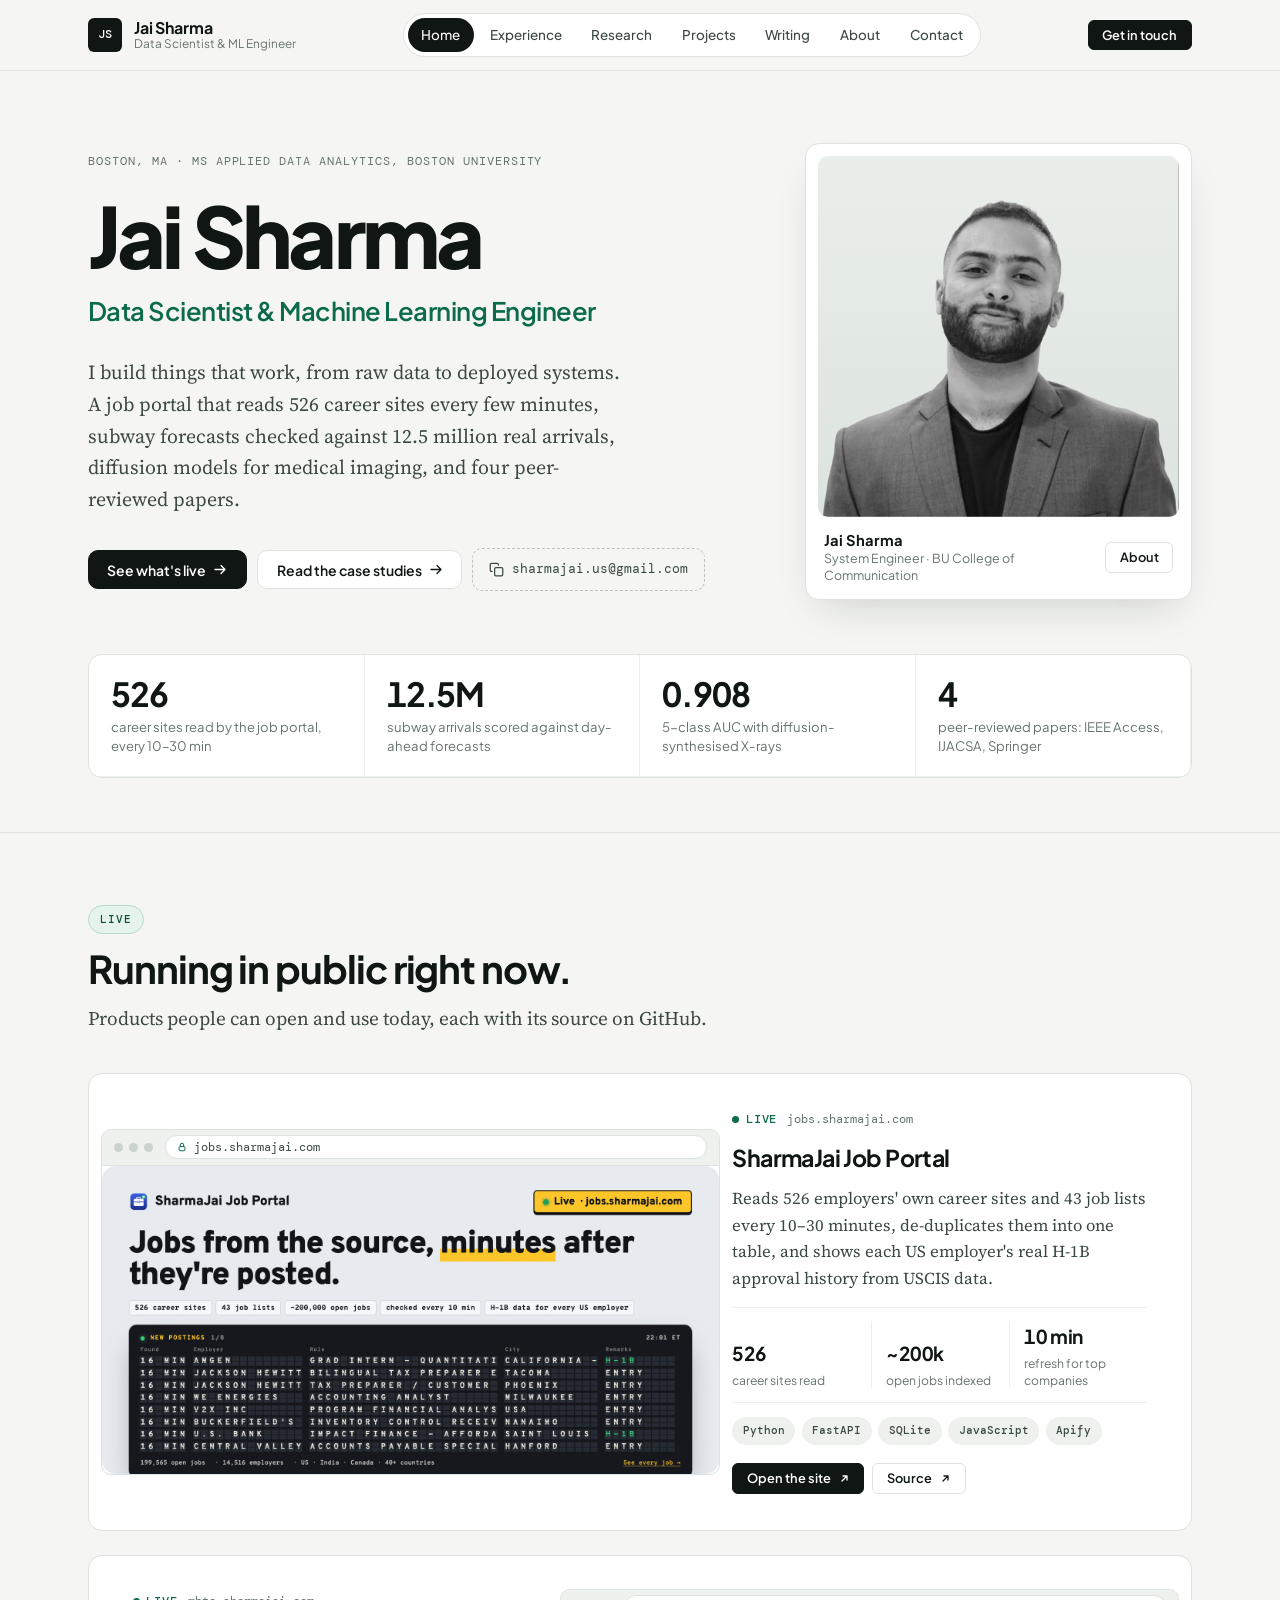
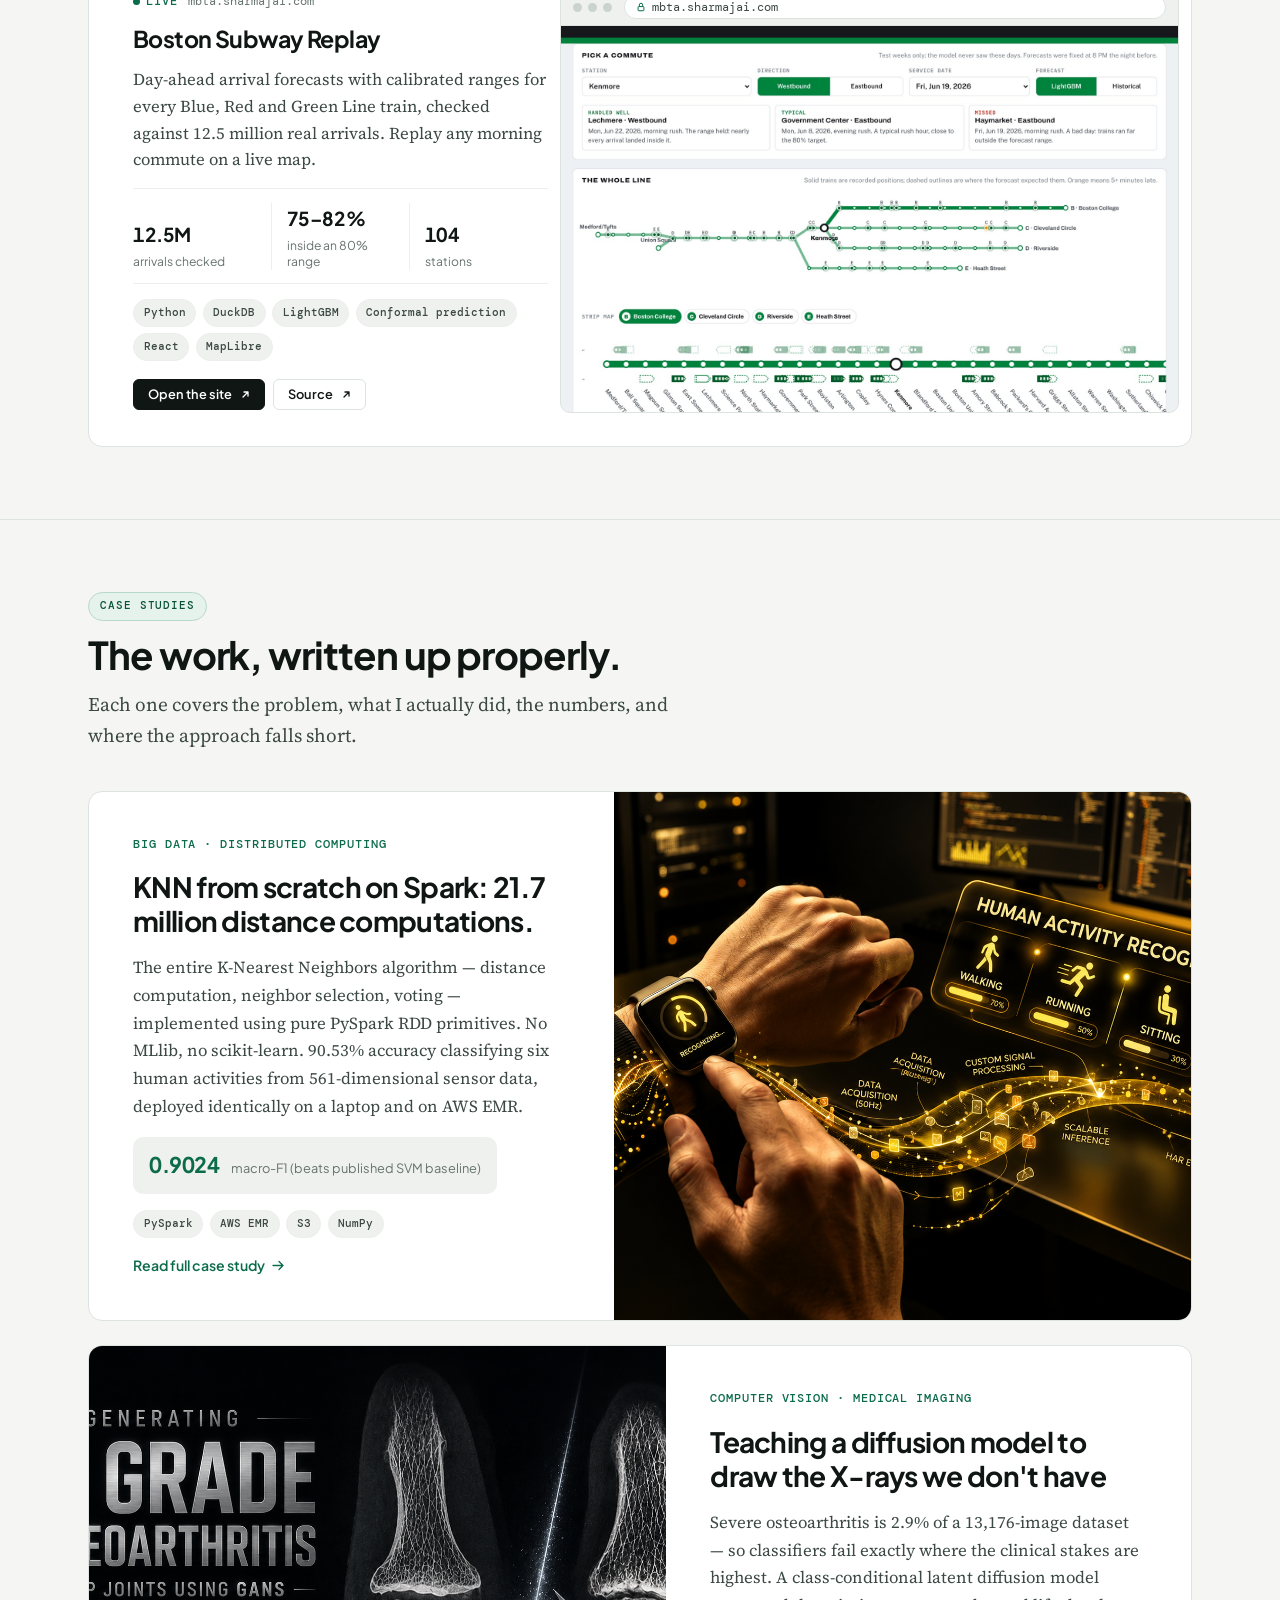
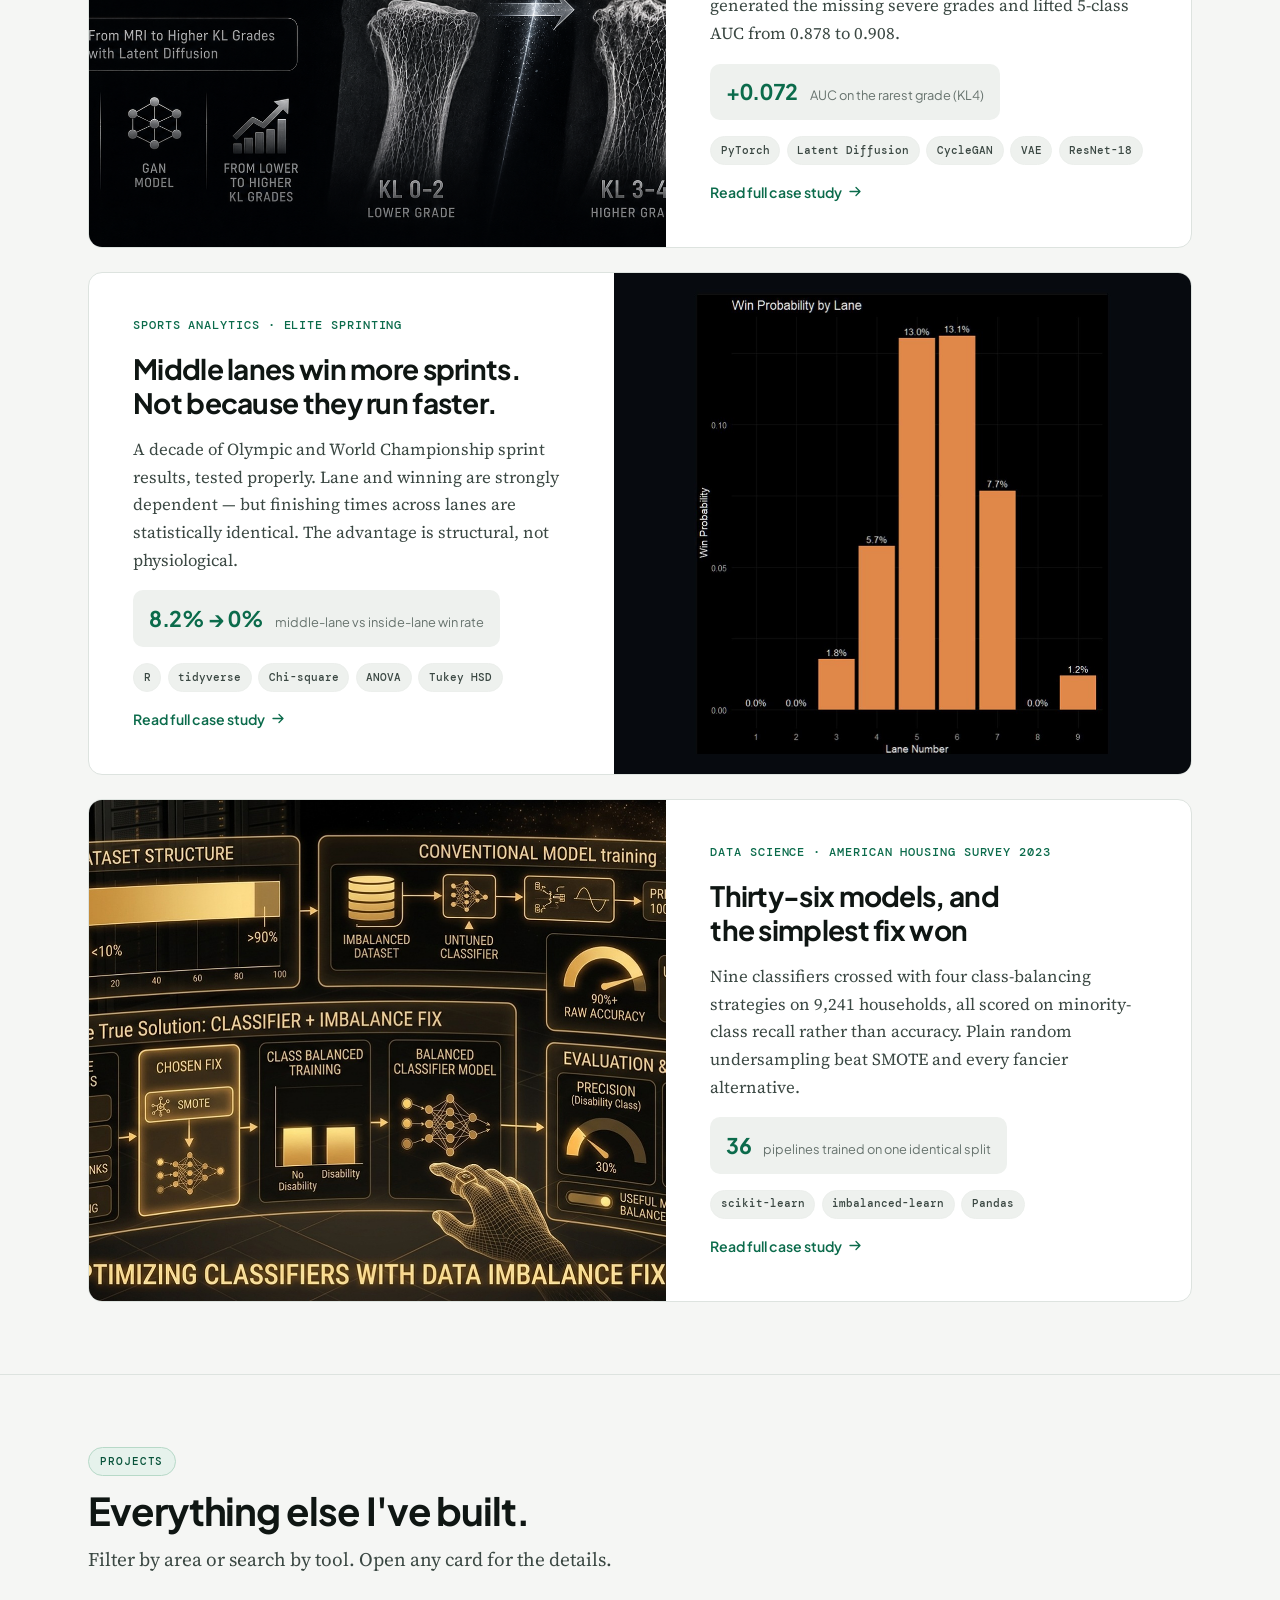
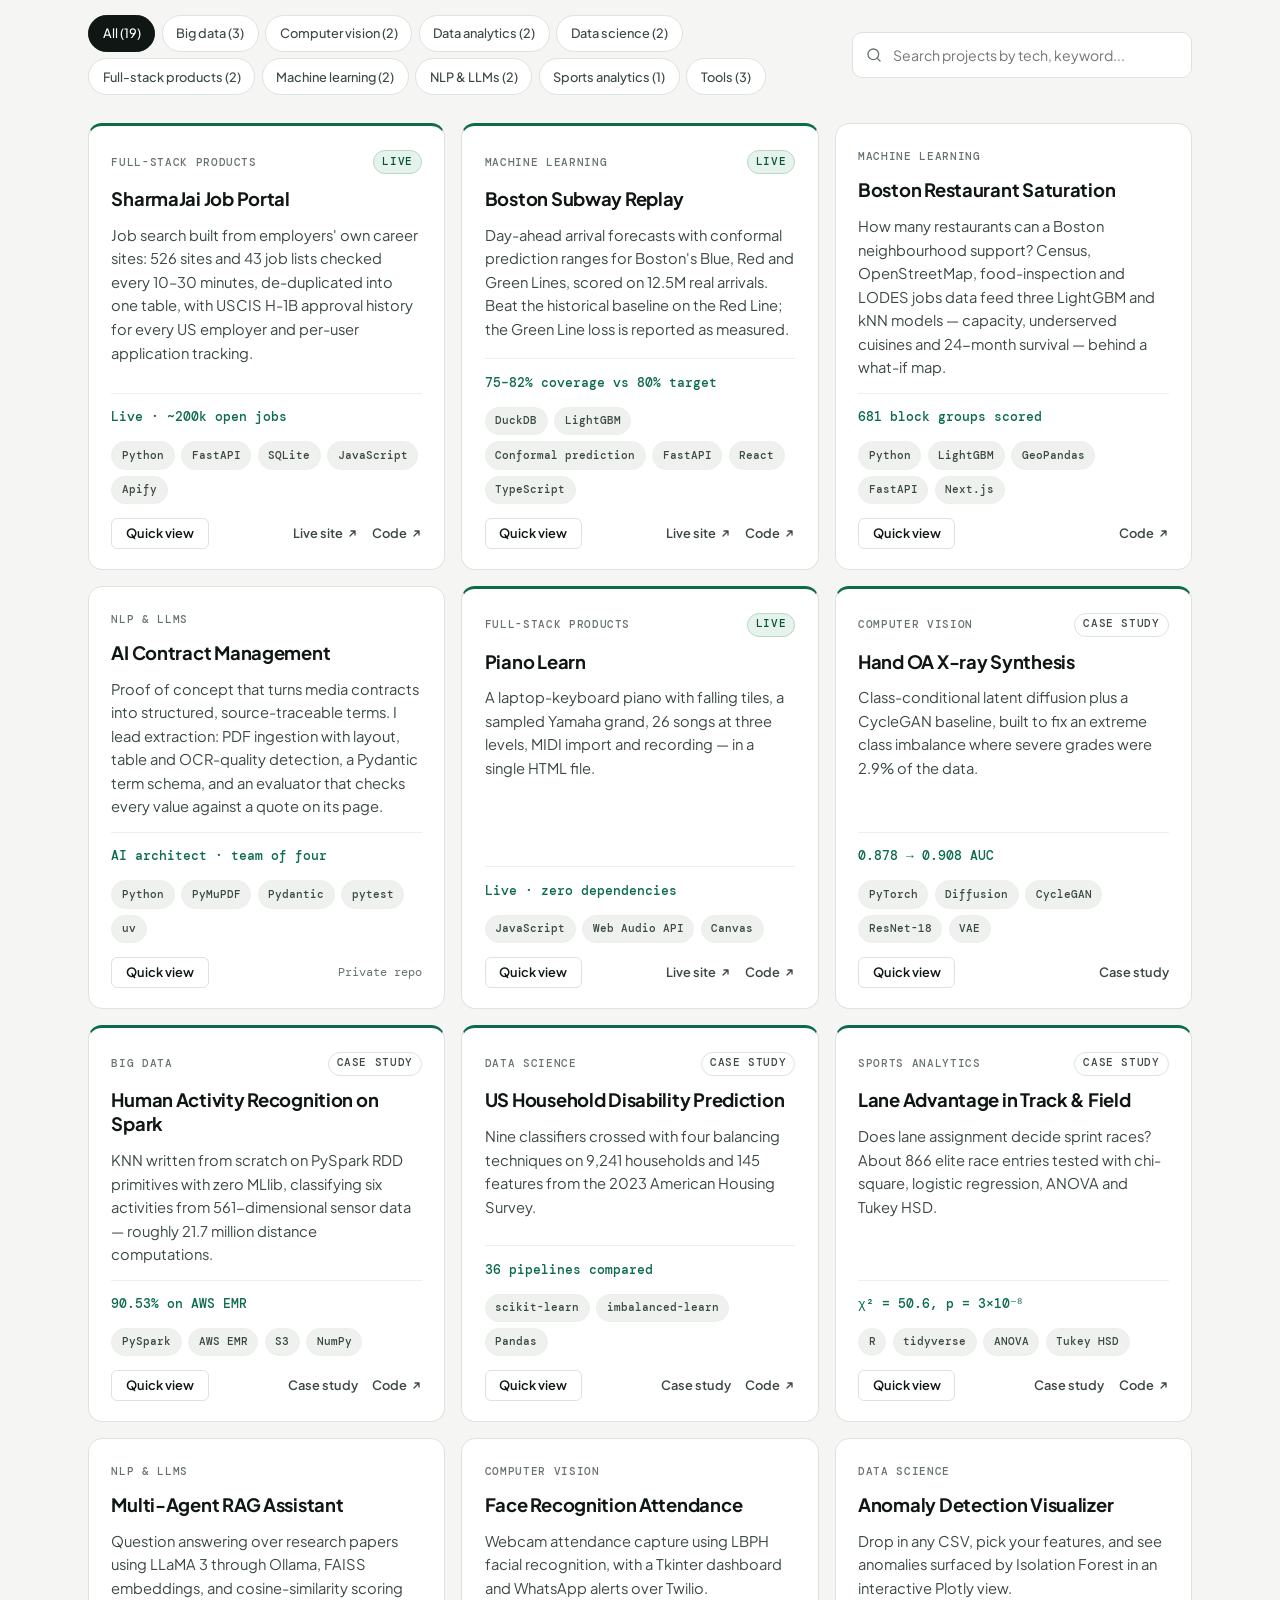
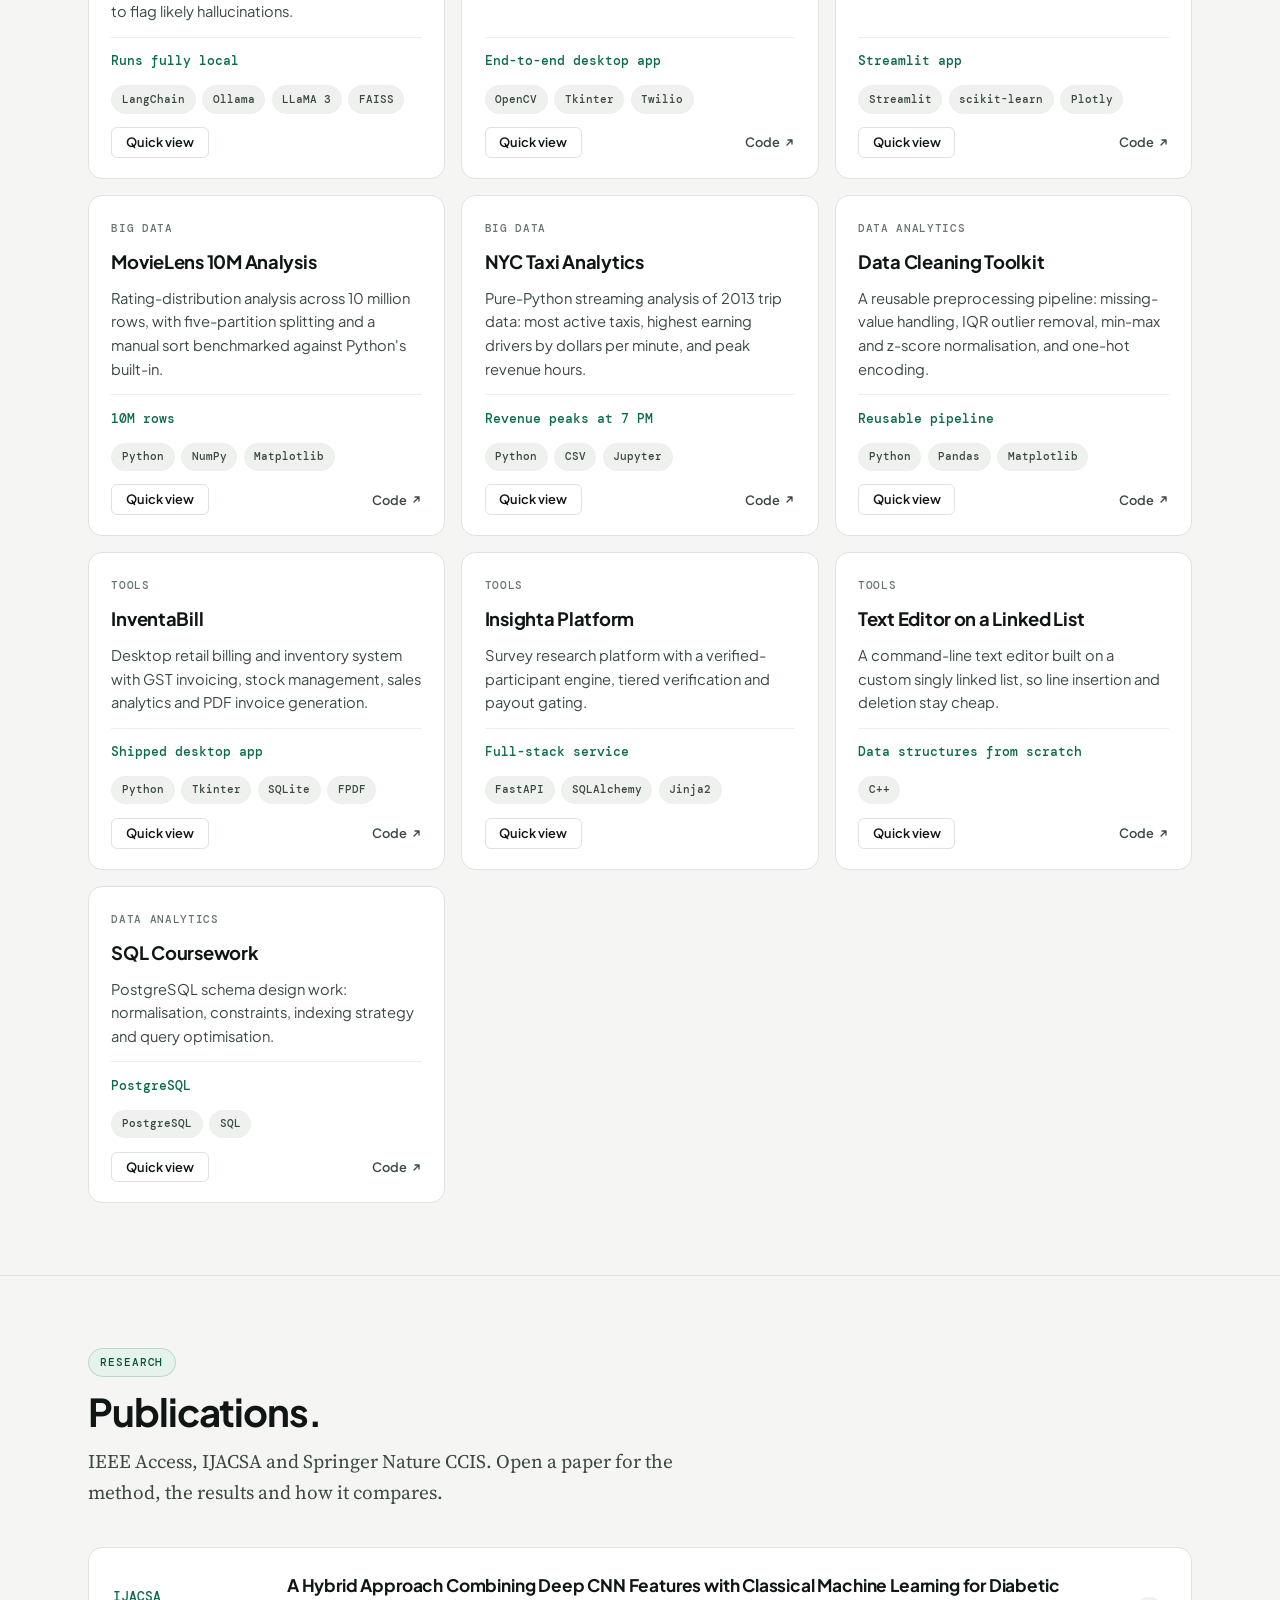
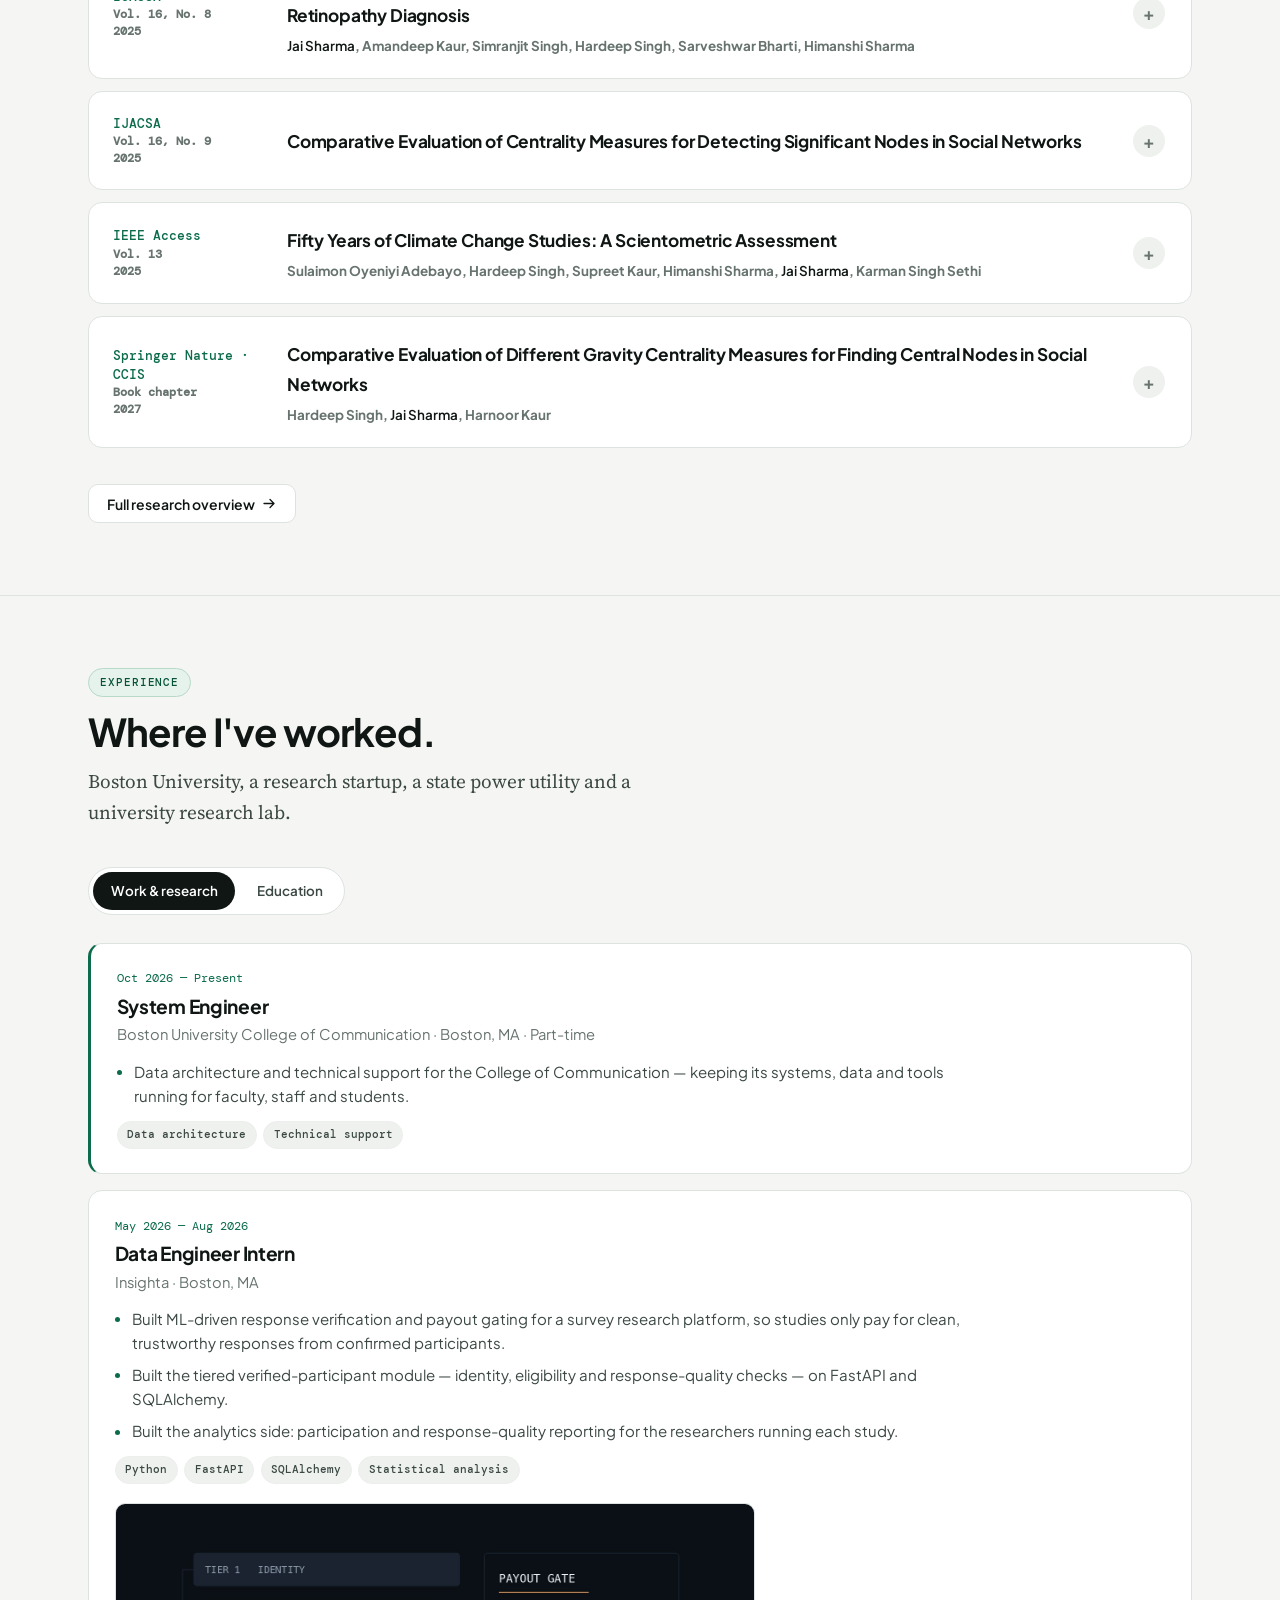
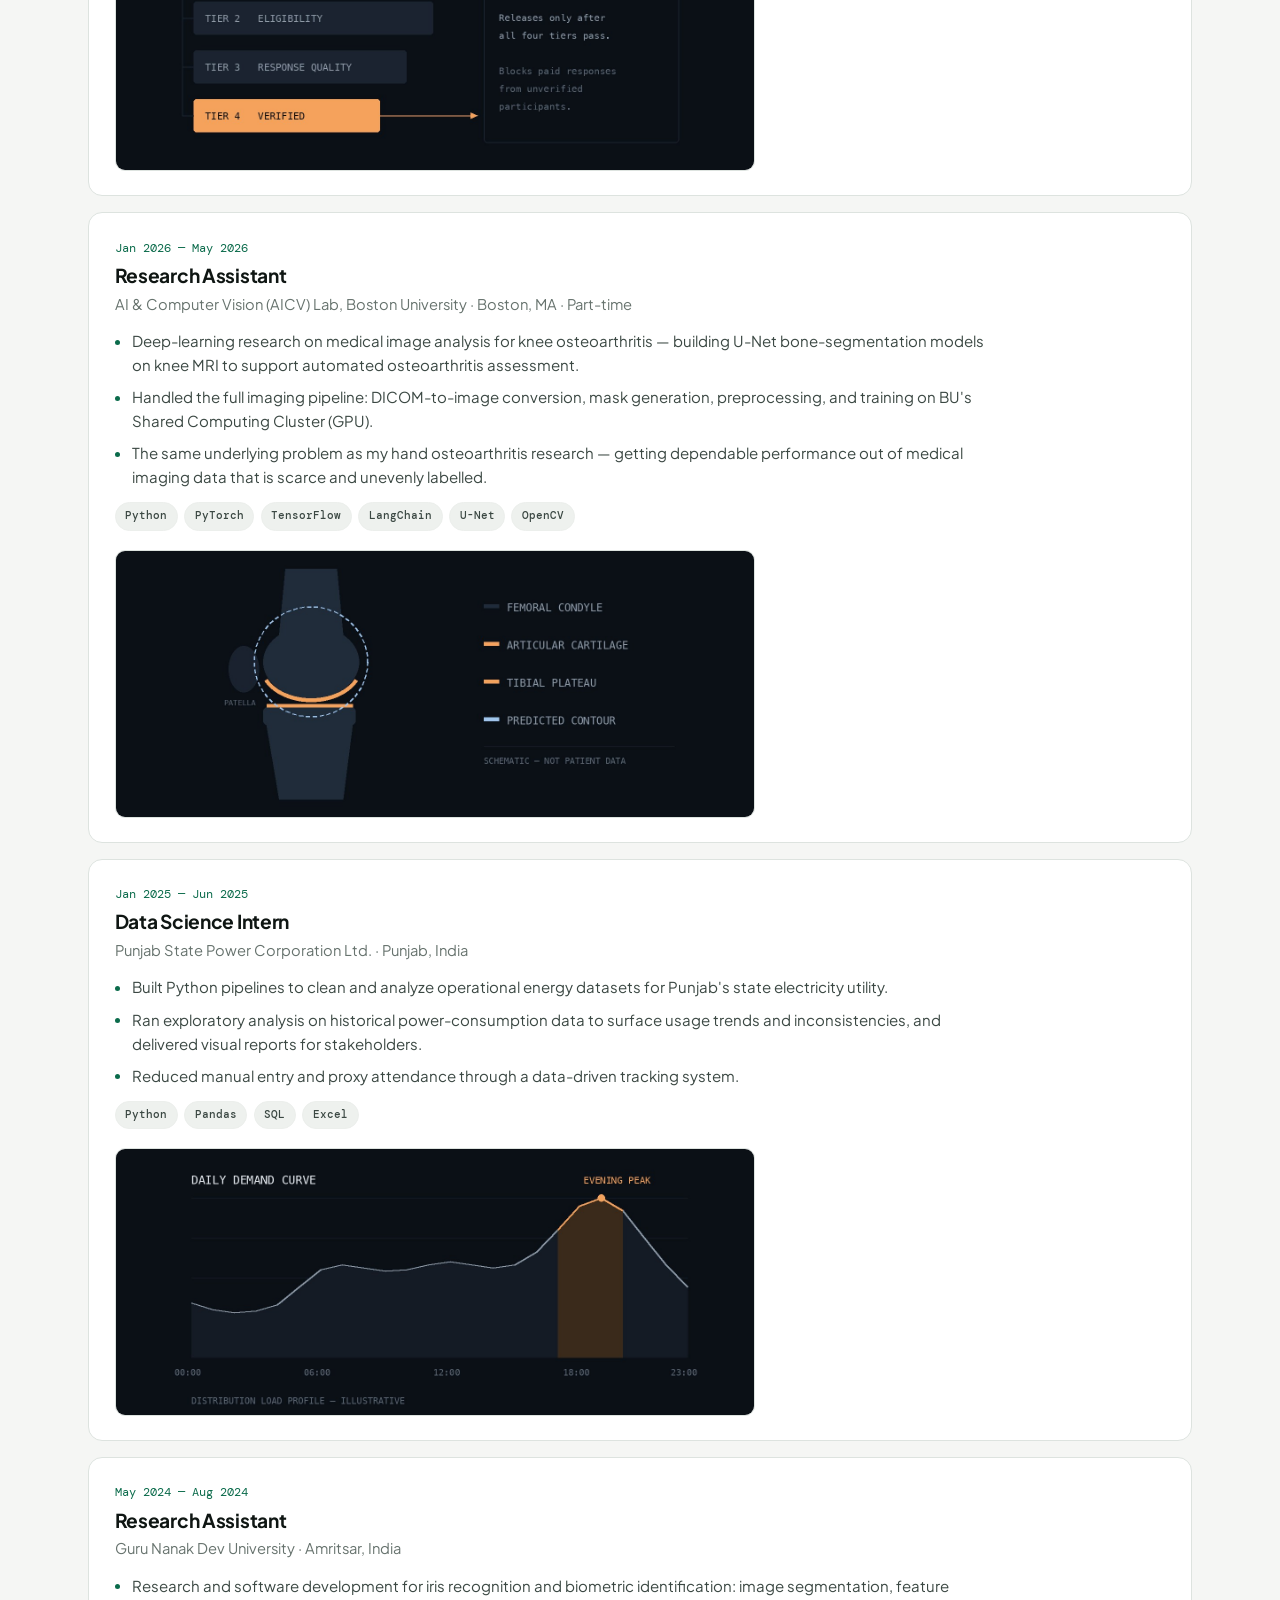
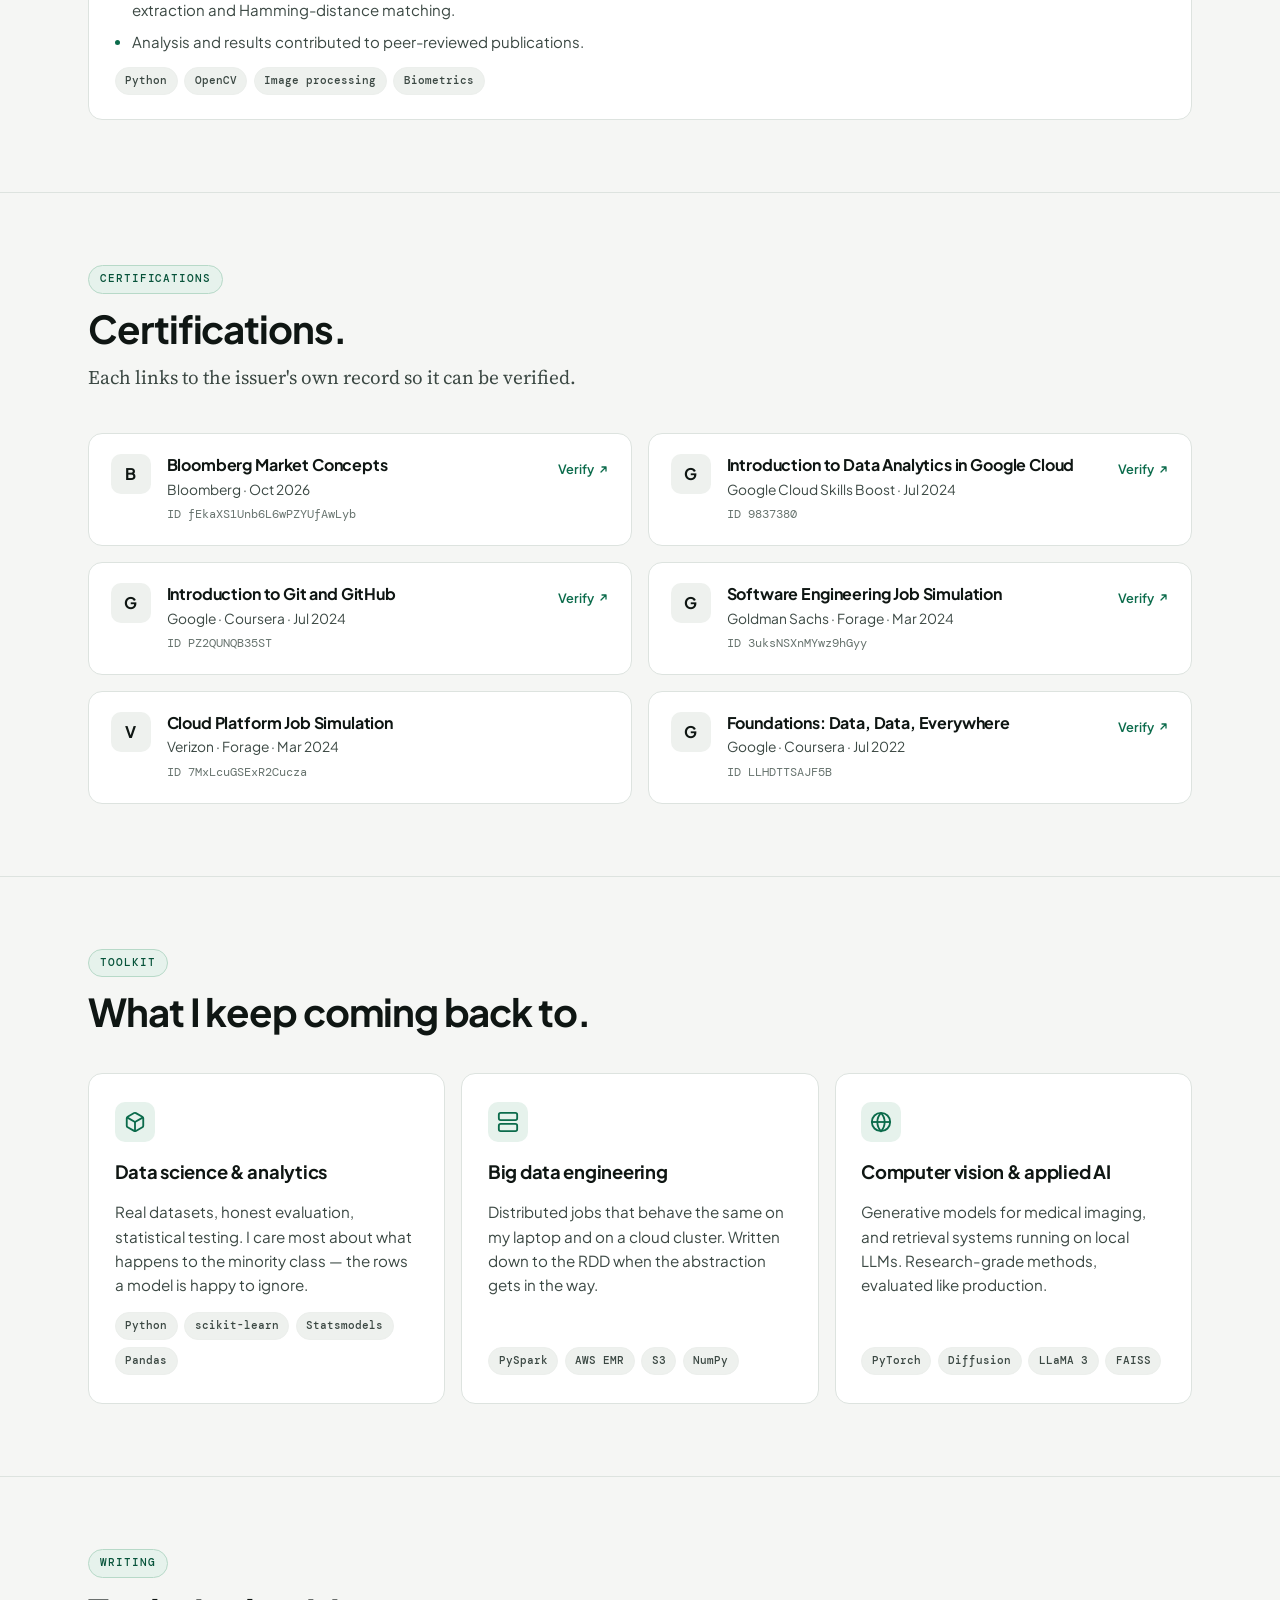
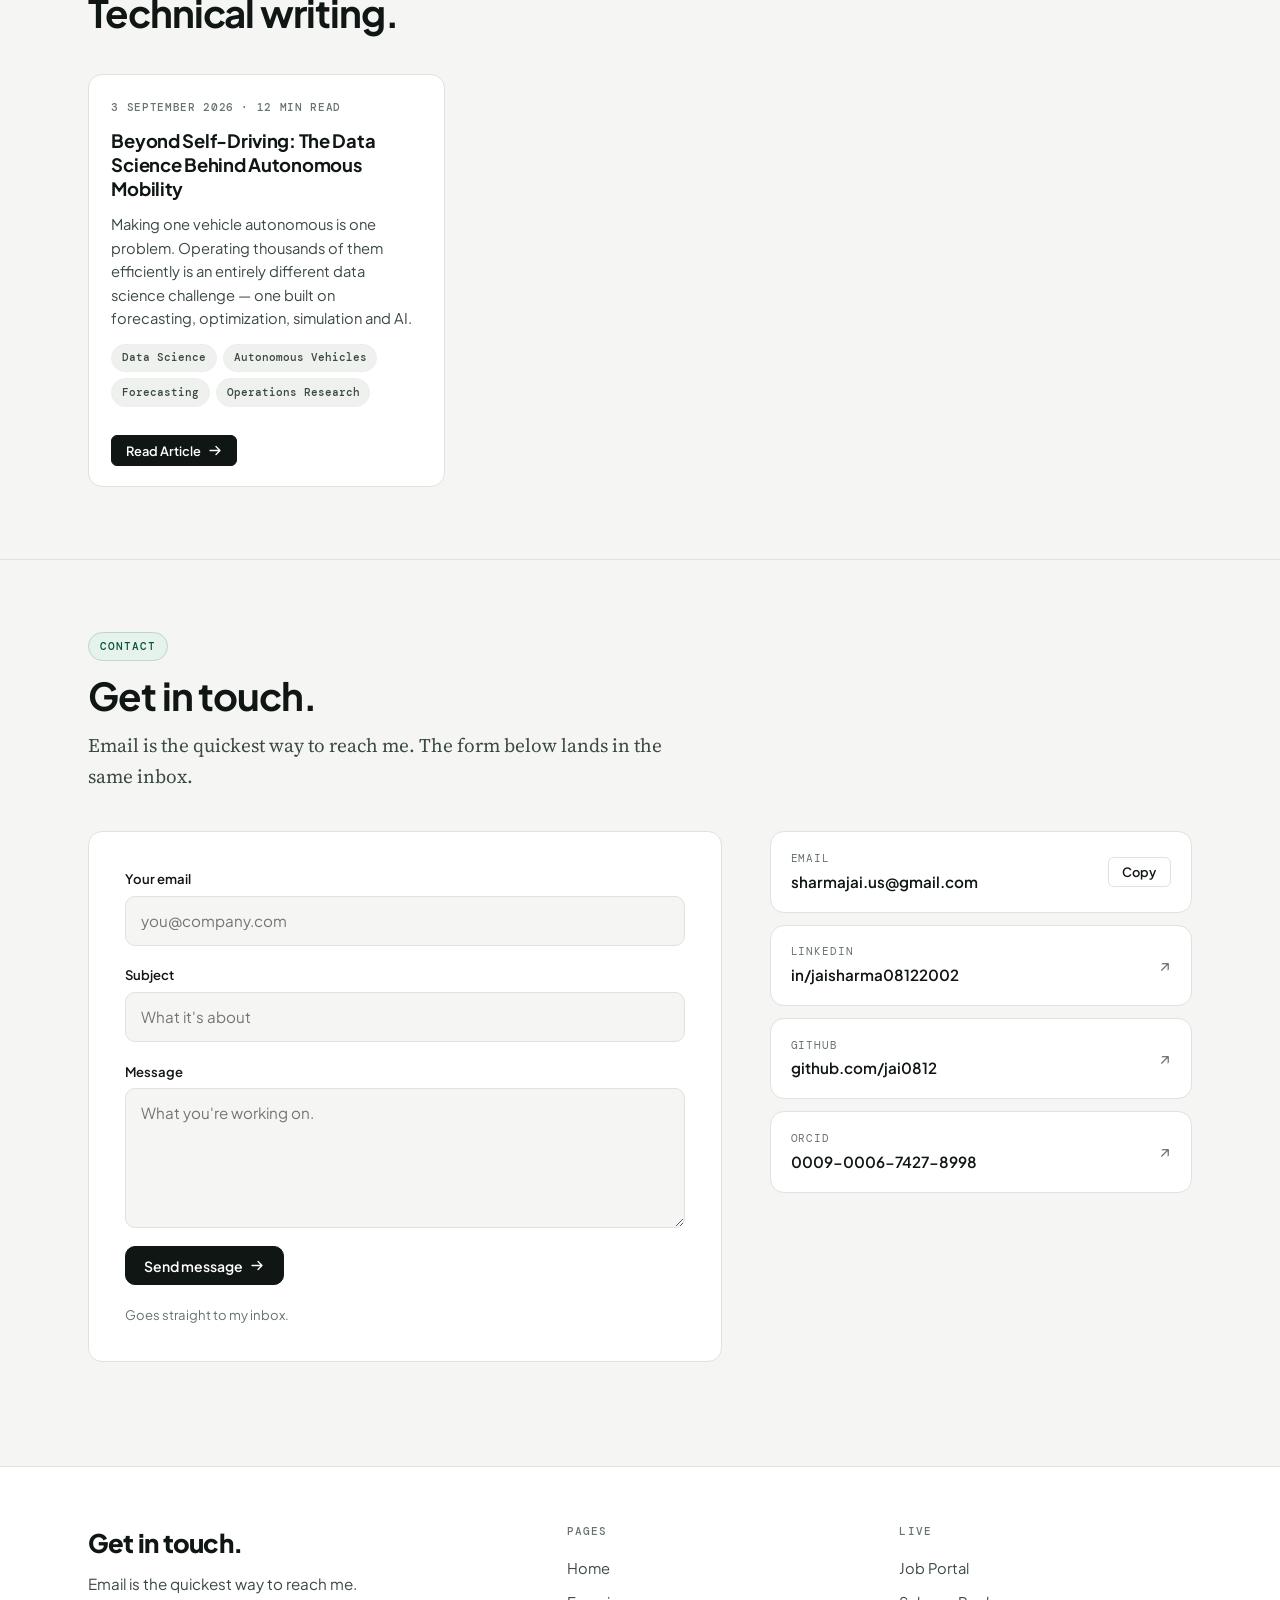
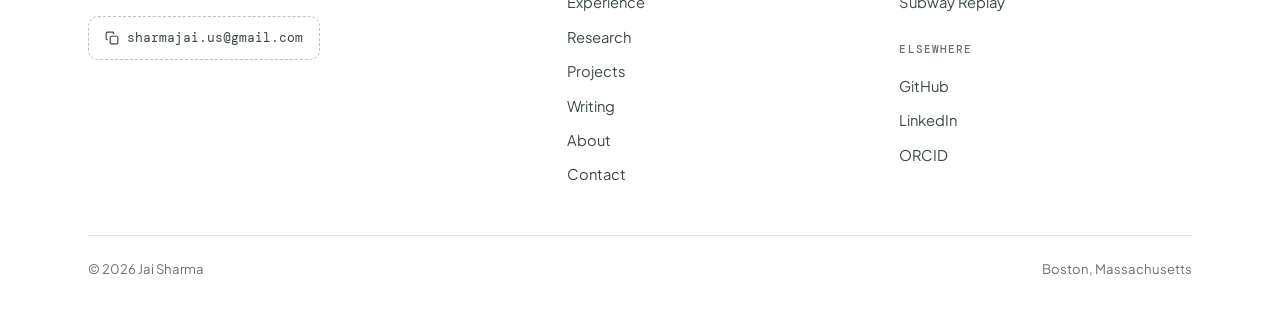
==== commit fe3ad68d: "Add system-design diagrams and move Piano Learn out of live products Every project's quick view now " ====
--- a/index.html
+++ b/index.html
@@ -273,7 +273,6 @@
         <ul>
           <li><a href="https://jobs.sharmajai.com" target="_blank" rel="noopener">Job Portal</a></li>
           <li><a href="https://mbta.sharmajai.com" target="_blank" rel="noopener">Subway Replay</a></li>
-          <li><a href="https://jai0812.github.io/piano-learn/" target="_blank" rel="noopener">Piano Learn</a></li>
         </ul>
         <h3 class="foot__sub">Elsewhere</h3>
         <ul>
--- a/css/site.css
+++ b/css/site.css
@@ -342,11 +342,12 @@
 /* --------------------------- live products ------------------------------- */
 .products { display: grid; gap: 1.5rem; }
 @media (min-width: 900px) {
-  .products { grid-template-columns: 1fr 1fr; }
-  .product:first-child { grid-column: 1 / -1; grid-template-columns: 1.35fr 1fr; align-items: center; }
-  .product:first-child .product__body { padding: 1.5rem 2rem 1.5rem .5rem; }
-}
-.product:first-child .product__shot { aspect-ratio: 2 / 1; }
+  .product { grid-template-columns: 1.35fr 1fr; align-items: center; }
+  .product .product__body { padding: 1.5rem 2rem 1.5rem .75rem; }
+  .product:nth-child(even) { grid-template-columns: 1fr 1.35fr; }
+  .product:nth-child(even) .product__window { order: 2; }
+  .product:nth-child(even) .product__body { padding: 1.5rem .75rem 1.5rem 2rem; }
+}
 .product {
   display: grid;
   background: var(--surface);
@@ -555,6 +556,68 @@
 .project__links a:hover { color: var(--primary); }
 .project__private { font-family: var(--font-mono); font-size: .74rem; color: var(--text-muted); }
 
+/* -------------------- system design / architecture ----------------------- */
+.arch { margin: 0; }
+.arch__layers { display: flex; flex-direction: column; gap: 22px; }
+.arch__layer {
+  position: relative;
+  display: grid; grid-template-columns: 112px 1fr; gap: .9rem; align-items: center;
+}
+.arch__layer + .arch__layer::before {
+  content: '';
+  position: absolute; left: calc(112px + .9rem + 1.4rem); top: -22px;
+  width: 1px; height: 22px;
+  background: var(--border-hover);
+}
+.arch__layer + .arch__layer::after {
+  content: '';
+  position: absolute; left: calc(112px + .9rem + 1.4rem - 4px); top: -7px;
+  width: 7px; height: 7px;
+  border-right: 1.5px solid var(--text-muted); border-bottom: 1.5px solid var(--text-muted);
+  transform: rotate(45deg);
+}
+.arch__label {
+  font-family: var(--font-mono); font-size: .66rem; font-weight: 500;
+  letter-spacing: .08em; text-transform: uppercase;
+  color: var(--text-muted);
+  text-align: right;
+  line-height: 1.35;
+}
+.arch__nodes { display: flex; flex-wrap: wrap; gap: .5rem; }
+.arch__node {
+  flex: 1 1 150px;
+  display: flex; flex-direction: column; gap: .15rem;
+  background: var(--surface);
+  border: 1px solid var(--border);
+  border-radius: var(--r-md);
+  padding: .6rem .8rem;
+}
+.arch__node b { font-size: .84rem; font-weight: 600; line-height: 1.3; }
+.arch__node span { font-family: var(--font-mono); font-size: .68rem; line-height: 1.4; color: var(--text-muted); }
+.arch__layer--hl .arch__label { color: var(--primary); }
+.arch__layer--hl .arch__node { background: var(--primary-light); border-color: var(--primary-border); }
+.arch__layer--hl .arch__node b { color: var(--primary-hover); }
+.arch__note {
+  margin-top: 1.4rem;
+  padding: .9rem 1.1rem;
+  background: var(--surface-subtle);
+  border-radius: var(--r-md);
+  font-family: var(--font-serif);
+  font-size: .98rem; line-height: 1.6;
+  color: var(--text-secondary);
+}
+.arch__note b { font-family: var(--font-sans); font-weight: 700; color: var(--text); }
+.block .arch__node { background: var(--surface); }
+.block .arch__layer--hl .arch__node { background: var(--primary-light); }
+@media (max-width: 640px) {
+  .arch__layer { grid-template-columns: 1fr; gap: .4rem; }
+  .arch__label { text-align: left; }
+  .arch__layers { gap: 34px; }
+  .arch__layer + .arch__layer::before { left: 1.4rem; top: -30px; height: 22px; }
+  .arch__layer + .arch__layer::after { left: calc(1.4rem - 4px); top: -14px; }
+  .arch__node { flex-basis: 100%; }
+}
+
 /* ------------------------------- modal ----------------------------------- */
 .modal-overlay {
   position: fixed; inset: 0; z-index: 1000;
@@ -568,7 +631,7 @@
 .modal-overlay[data-open='true'] { opacity: 1; pointer-events: auto; }
 .modal-card {
   position: relative;
-  width: 100%; max-width: 600px; max-height: 85vh; overflow-y: auto;
+  width: 100%; max-width: 820px; max-height: 88vh; overflow-y: auto;
   background: var(--surface);
   border: 1px solid var(--border);
   border-radius: var(--r-lg);
@@ -591,6 +654,8 @@
 .modal__title { font-size: 1.6rem; font-weight: 800; letter-spacing: -.03em; line-height: 1.2; margin-bottom: .9rem; }
 .modal__desc { font-family: var(--font-serif); font-size: 1.08rem; line-height: 1.65; color: var(--text-secondary); margin-bottom: 1.5rem; }
 .modal__chips { margin-top: .55rem; margin-bottom: 1.6rem; }
+.modal__arch { margin-bottom: 1.75rem; padding-top: 1.5rem; border-top: 1px solid var(--border); }
+.modal__h { font-size: 1.05rem; font-weight: 700; letter-spacing: -.015em; margin-bottom: 1rem; }
 .modal__links { display: flex; flex-wrap: wrap; align-items: center; gap: .6rem; padding-top: 1.25rem; border-top: 1px solid var(--border); }
 
 /* ---------------------------- publications ------------------------------- */
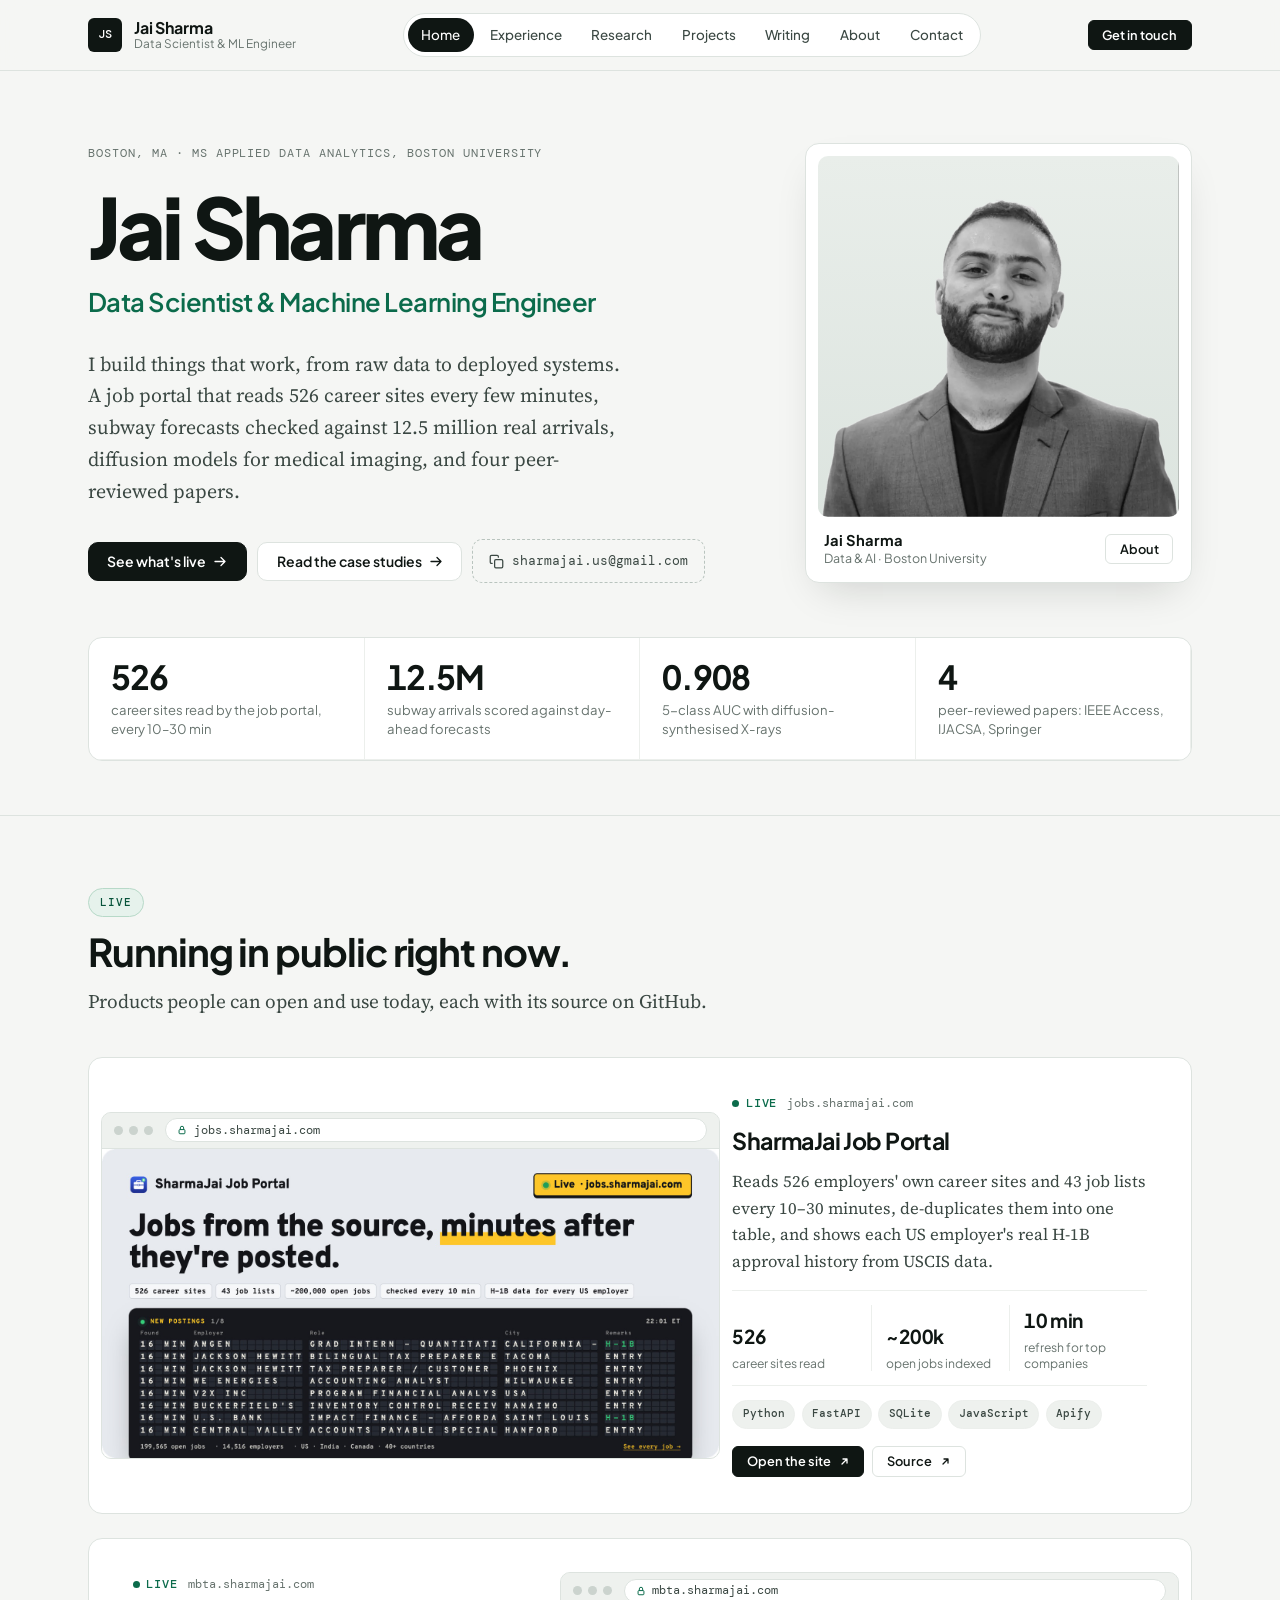
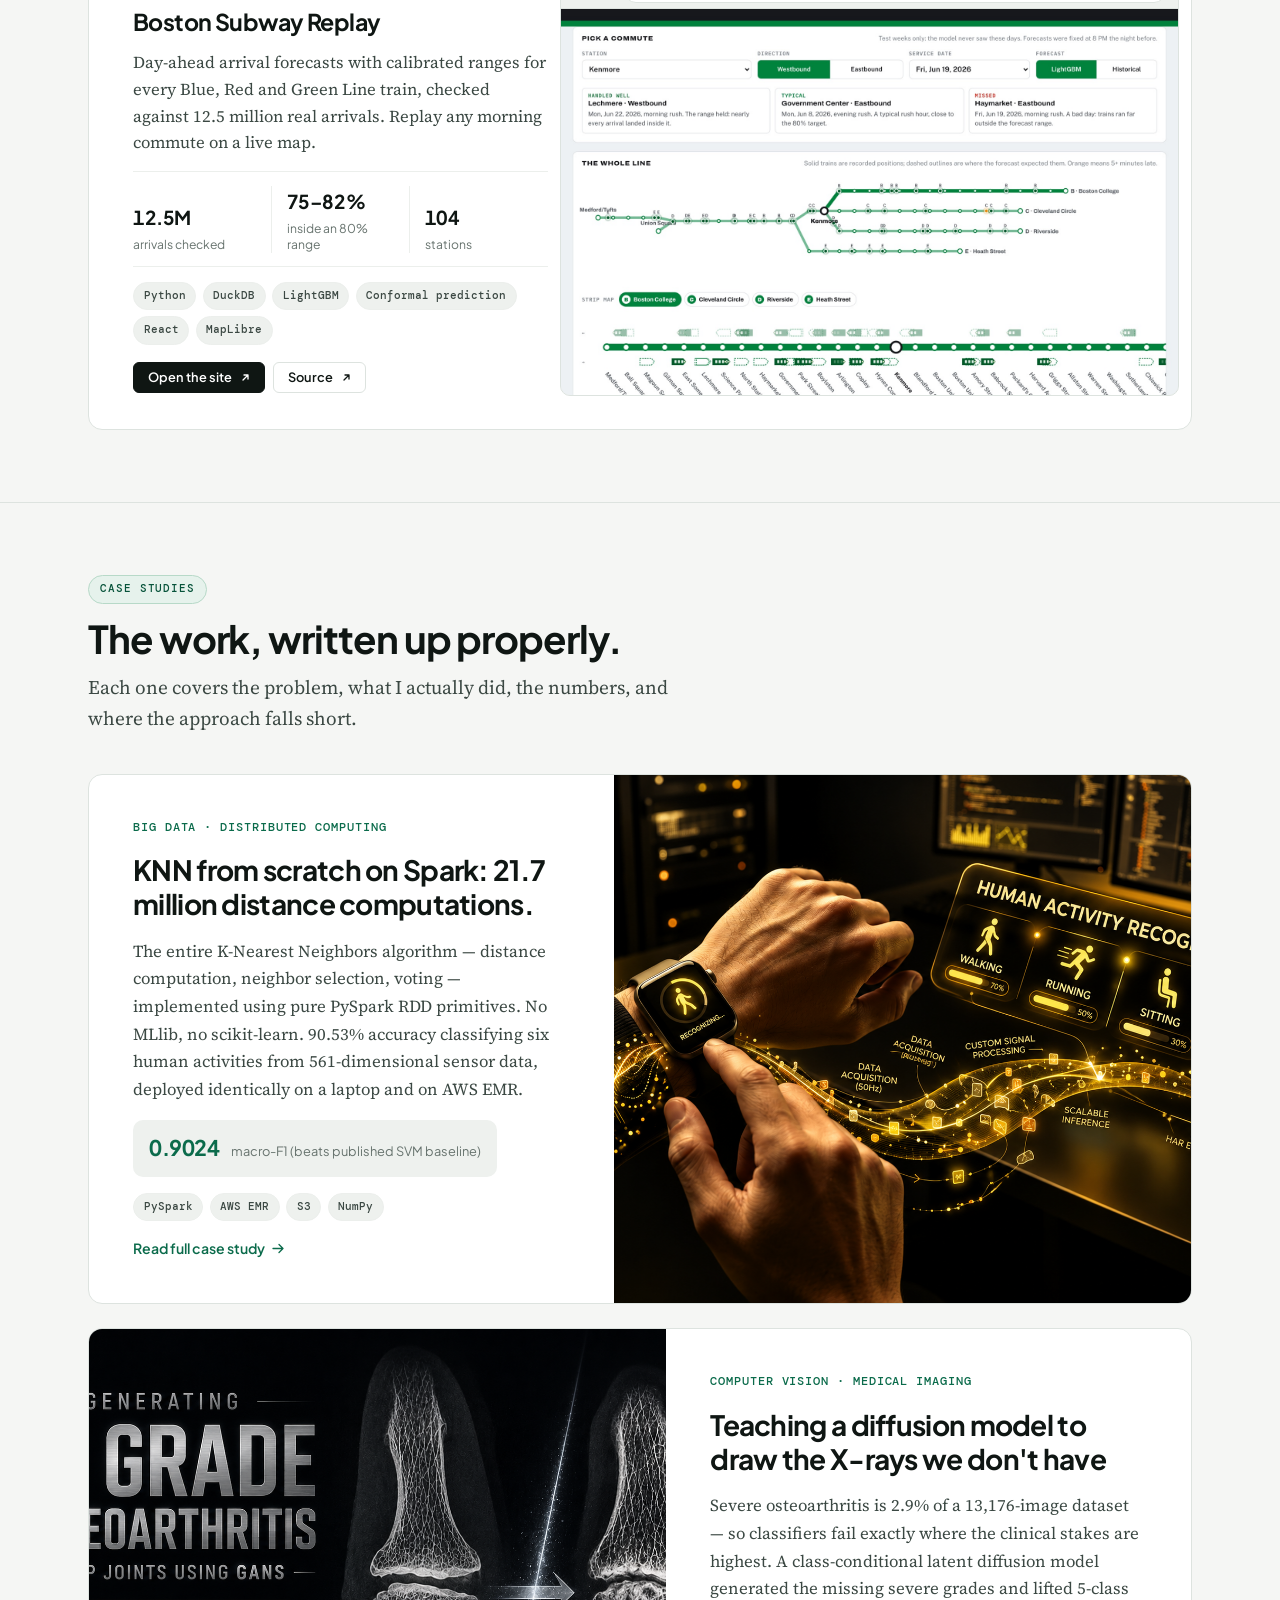
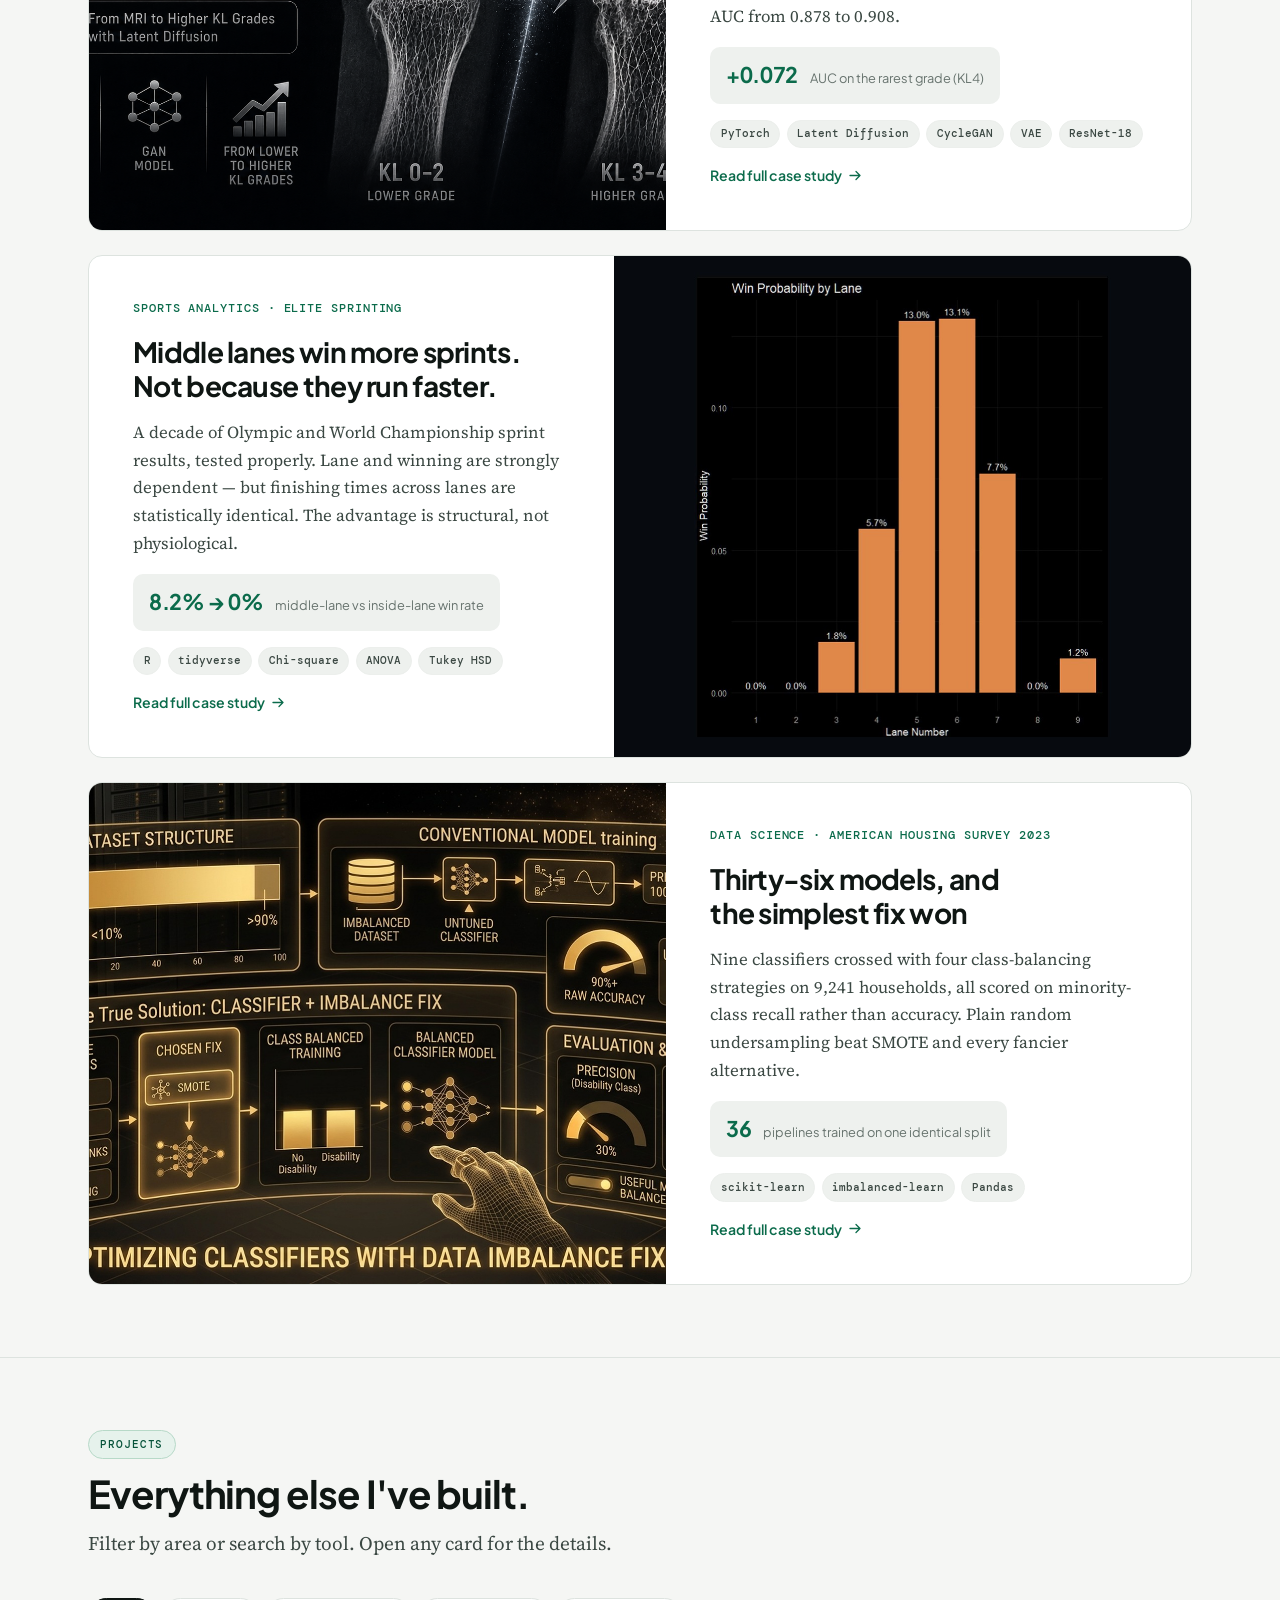
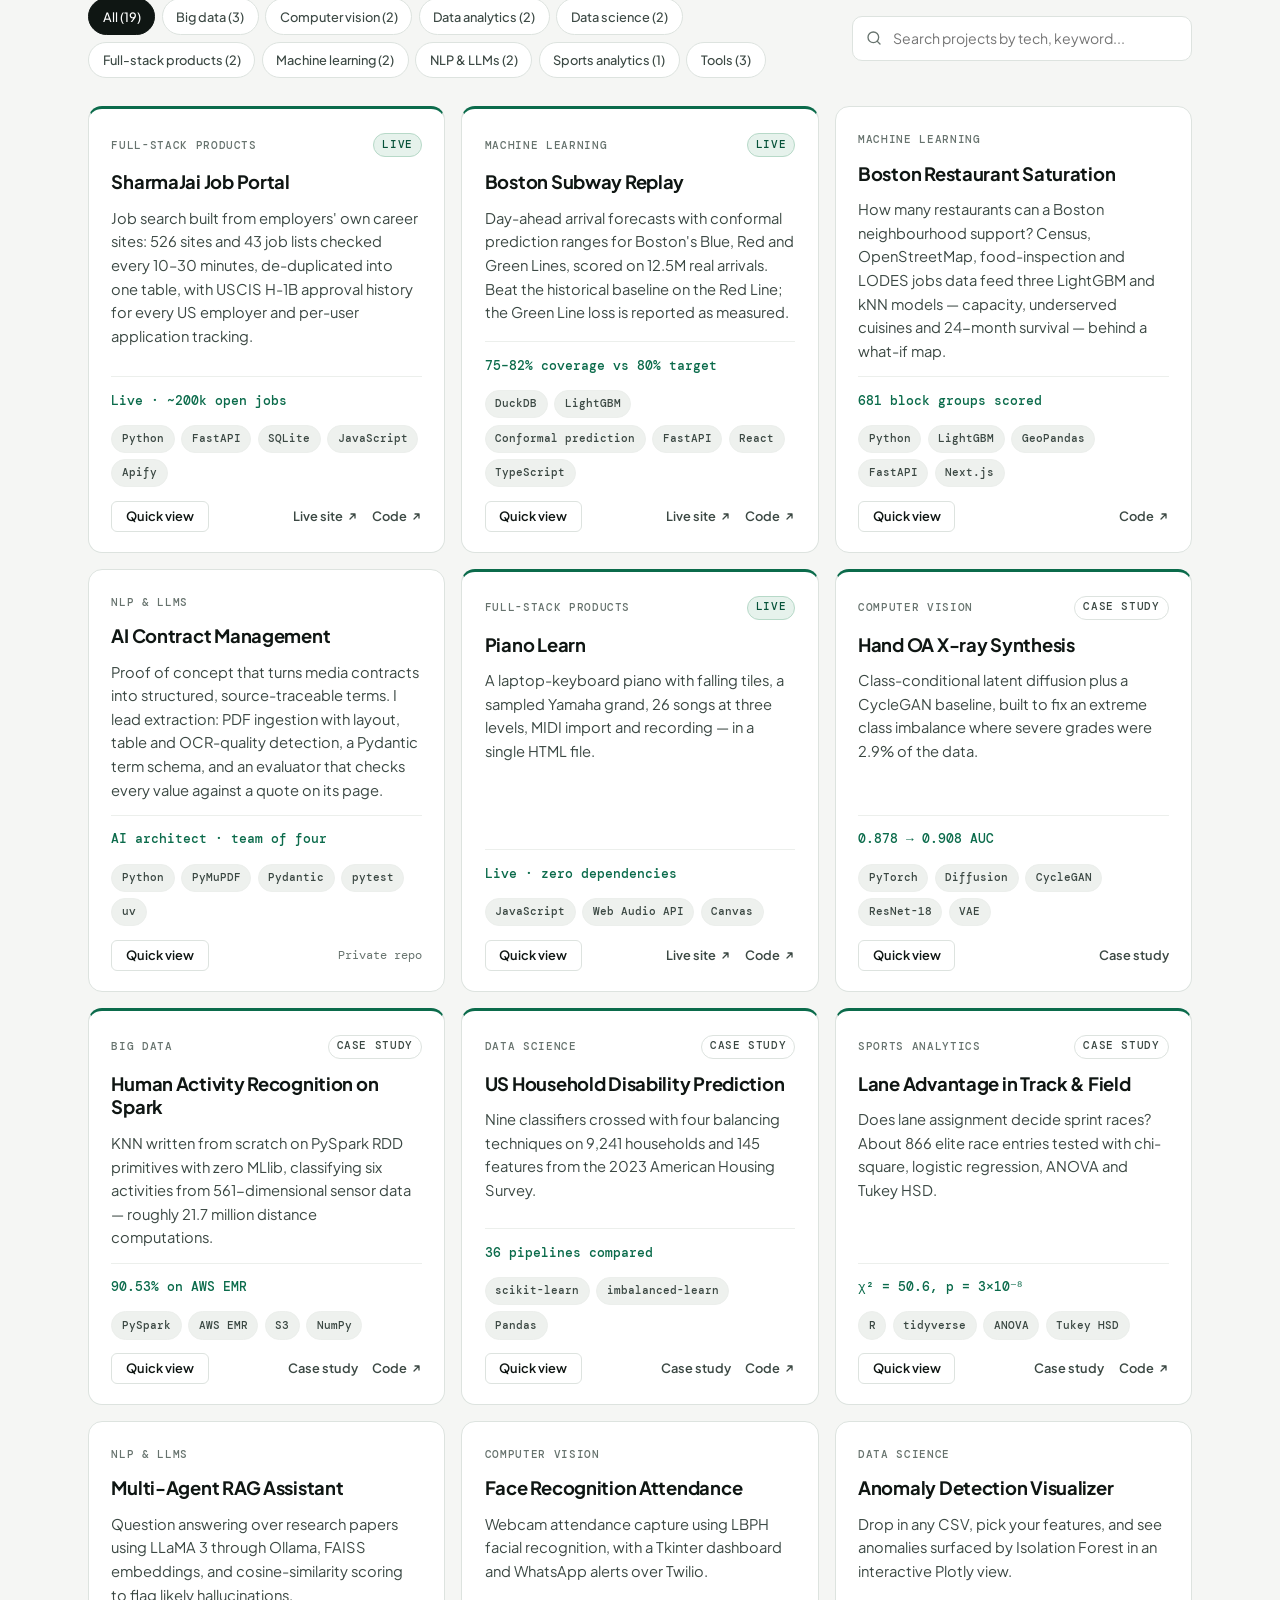
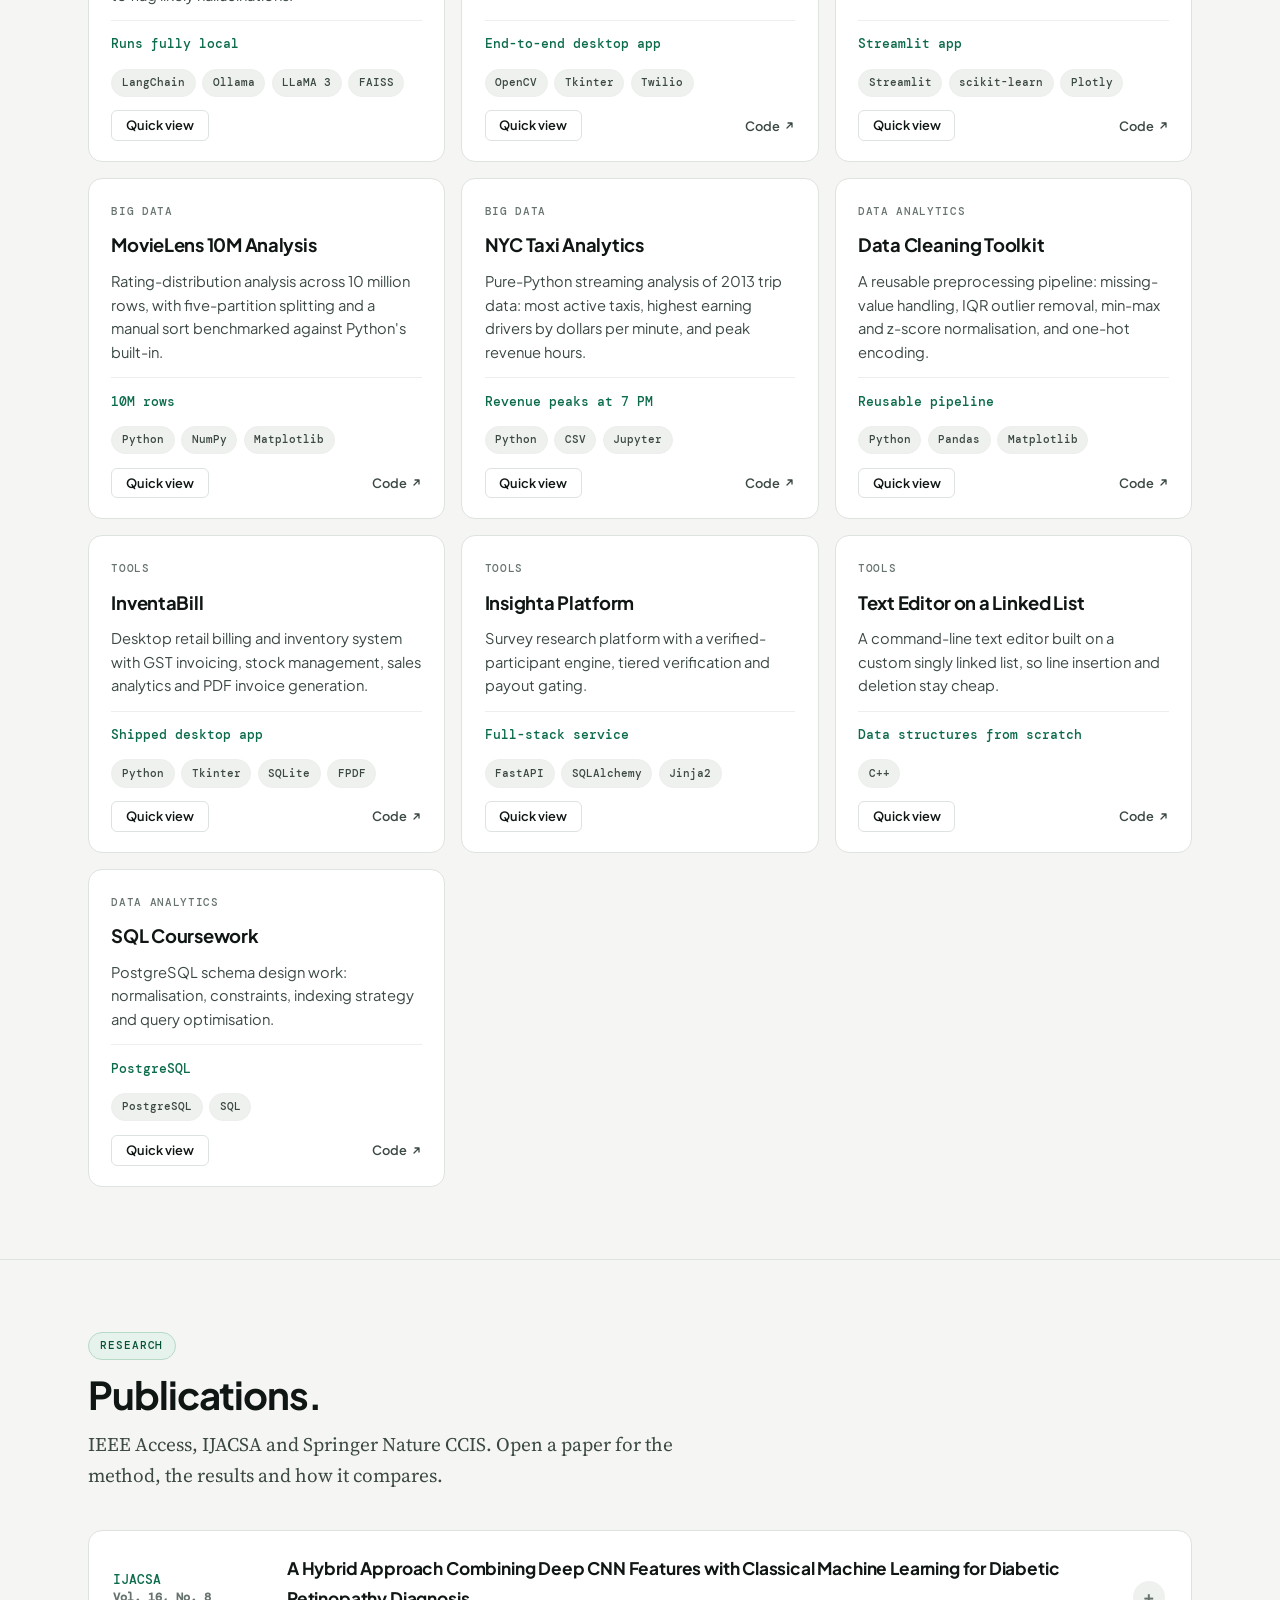
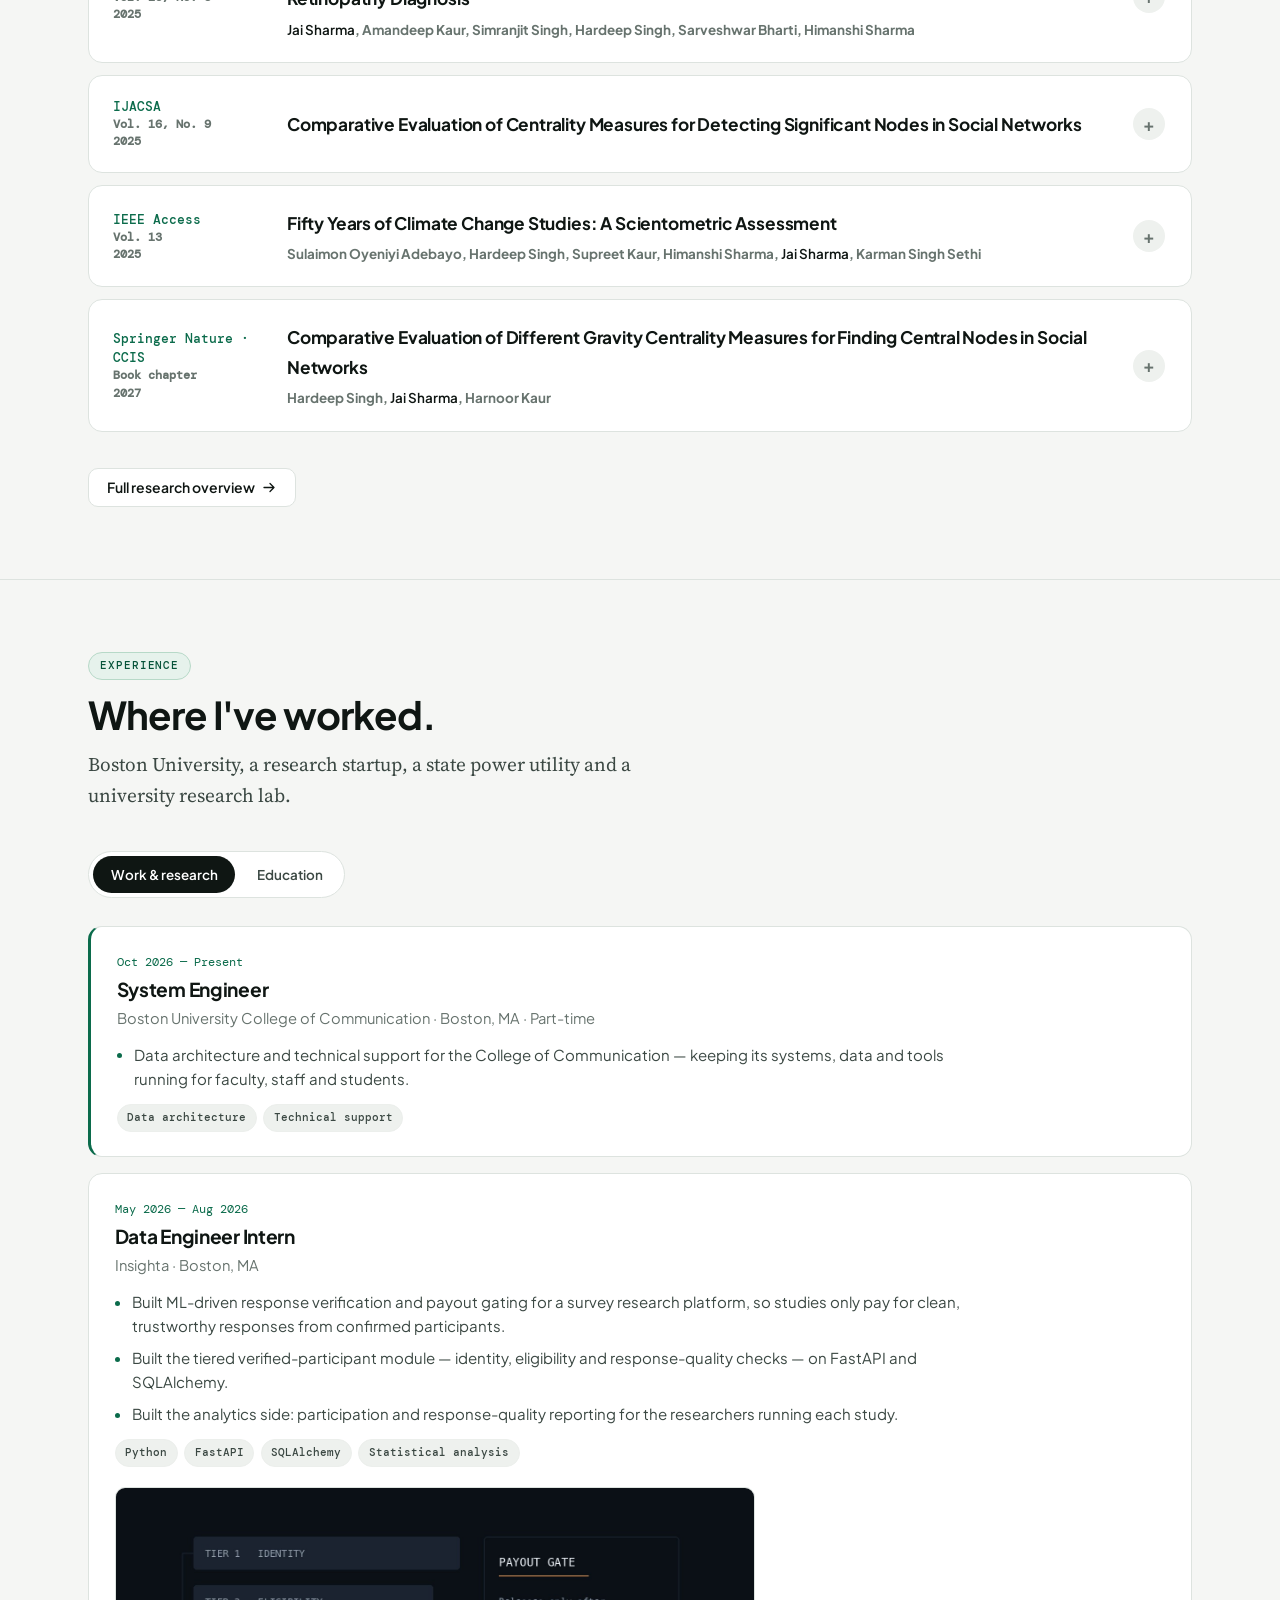
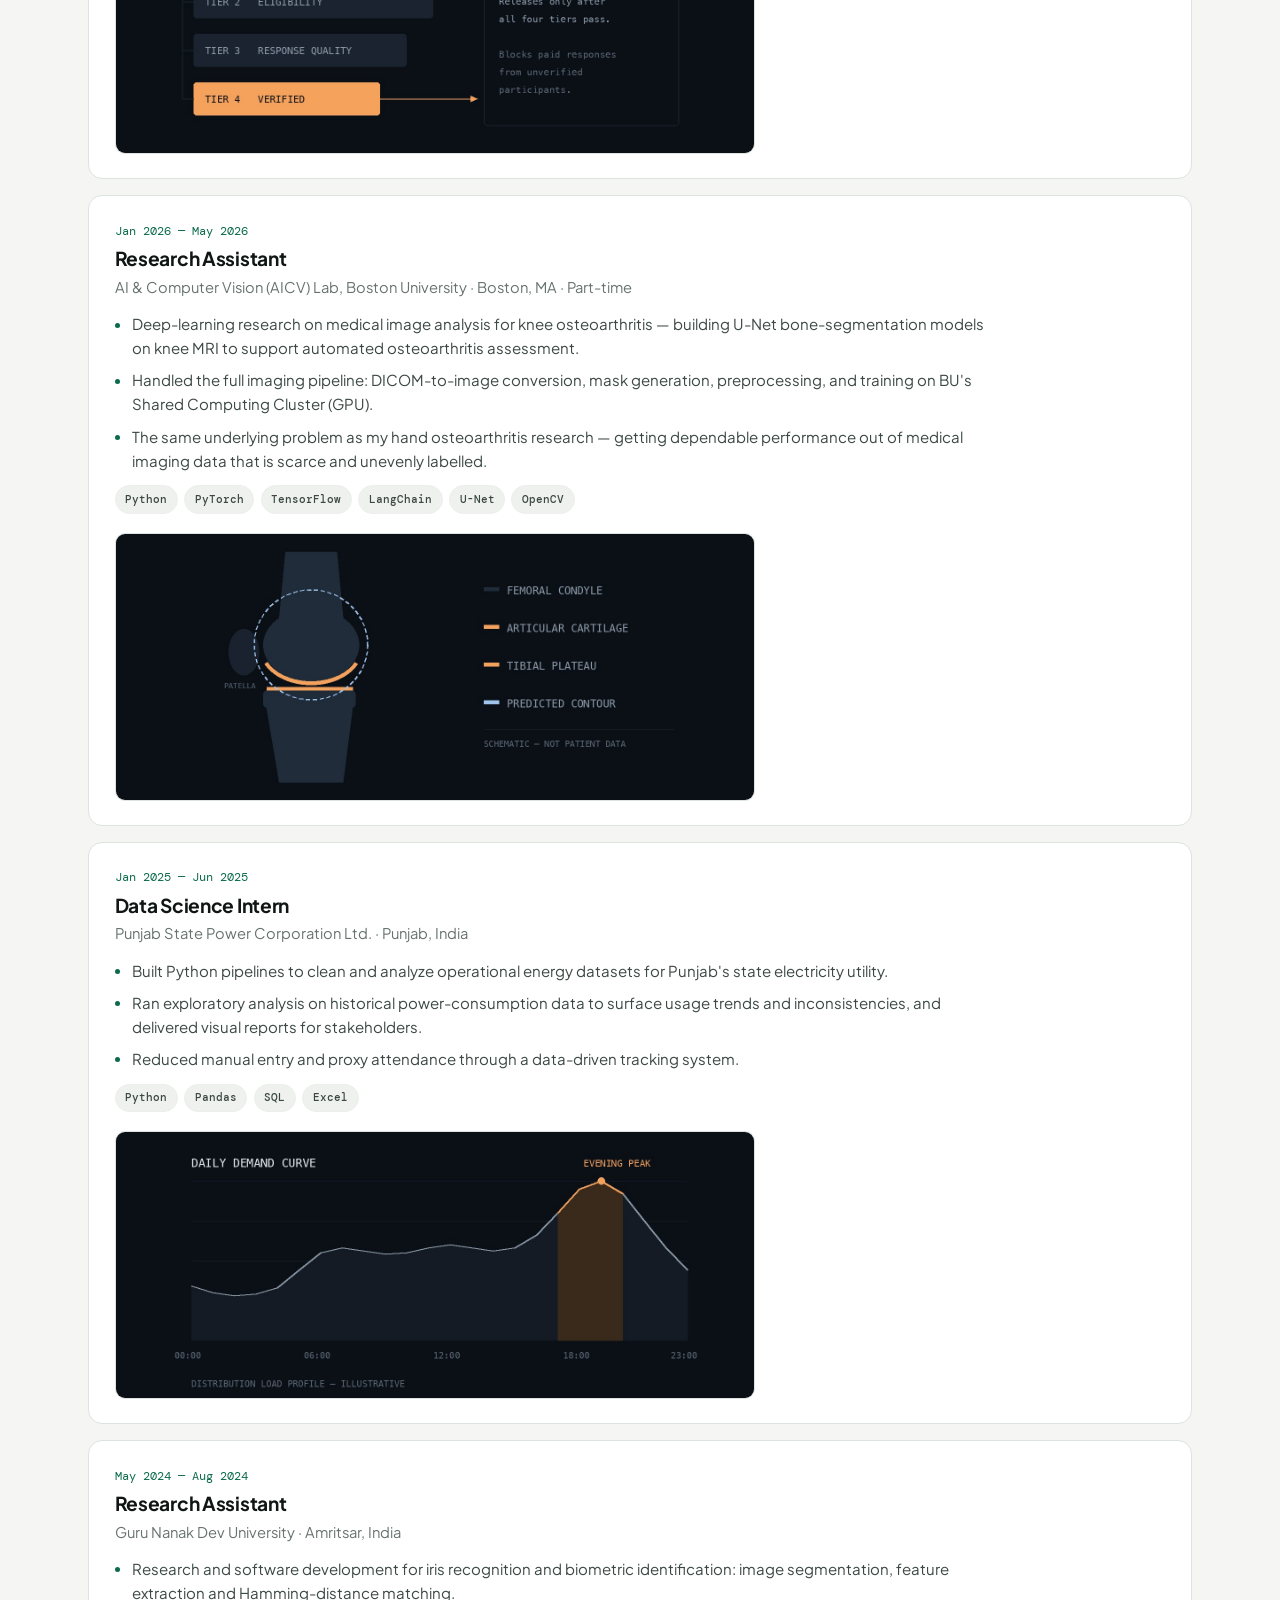
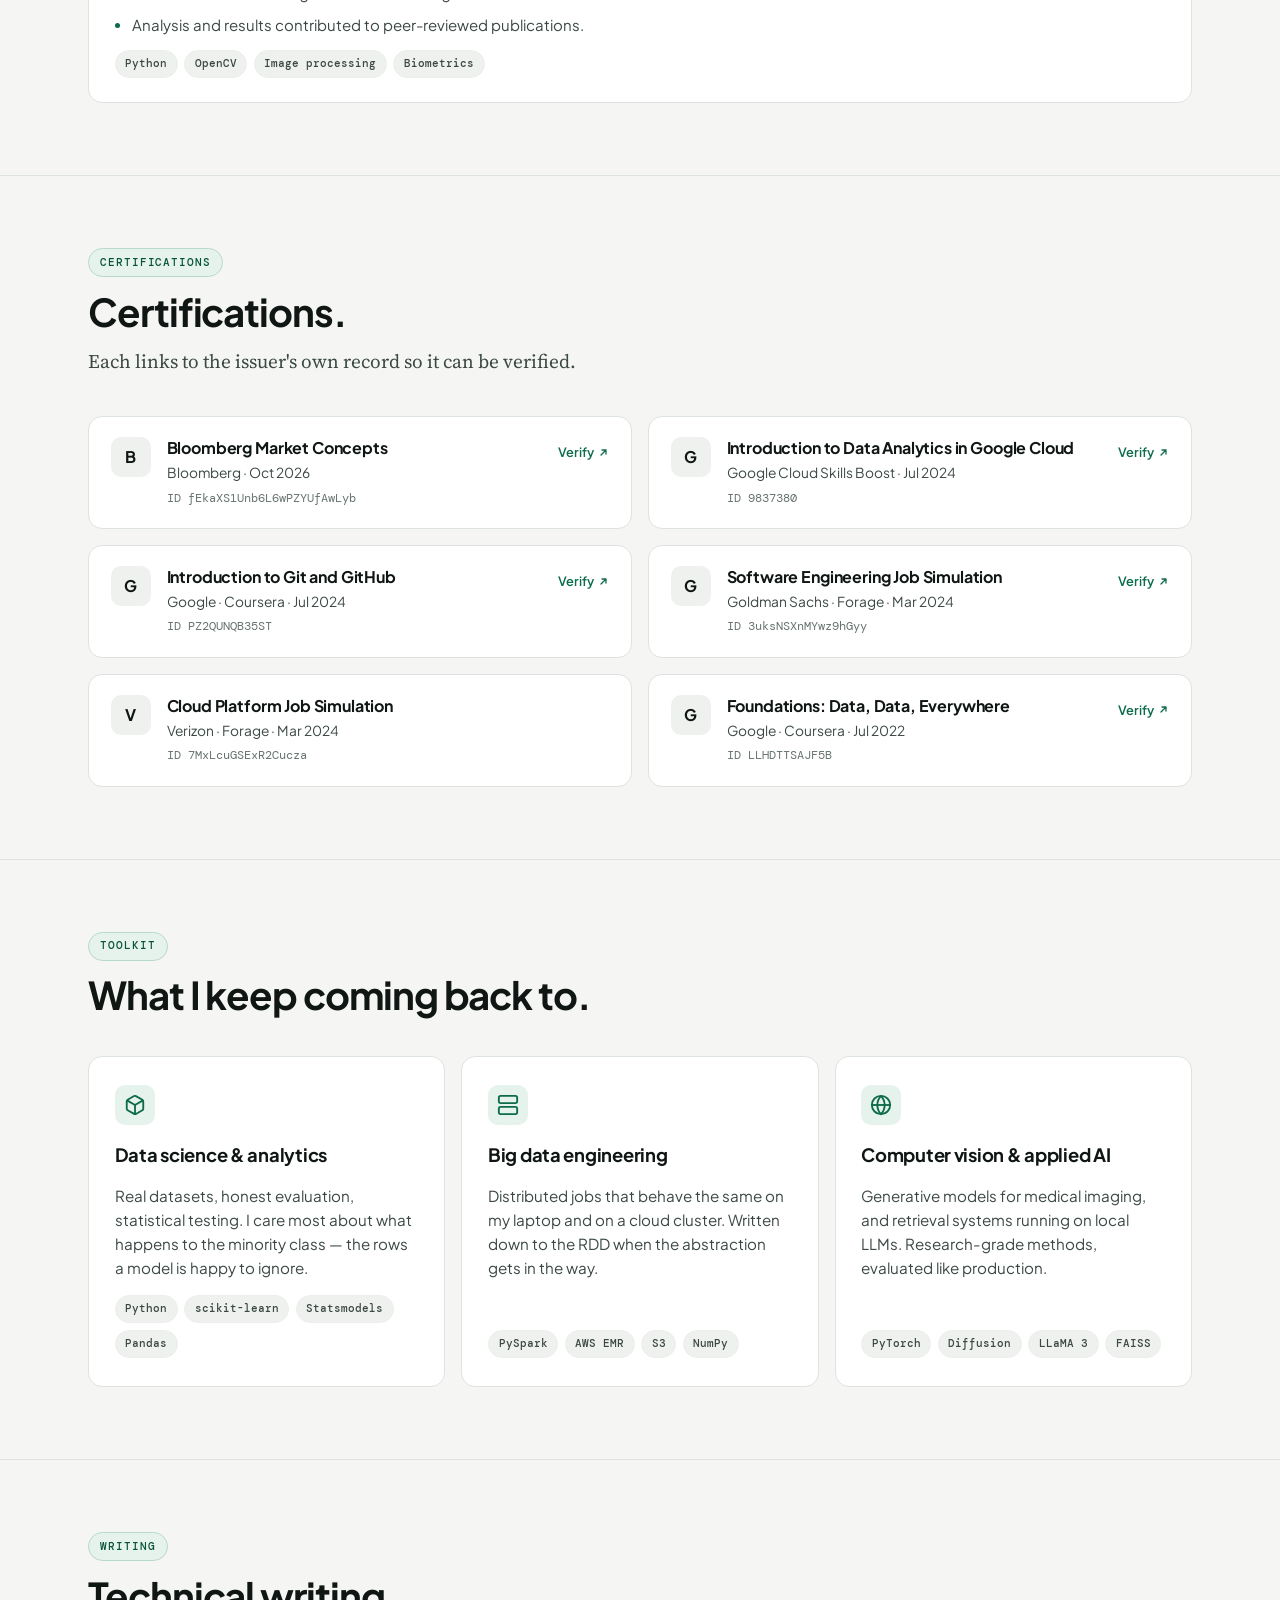
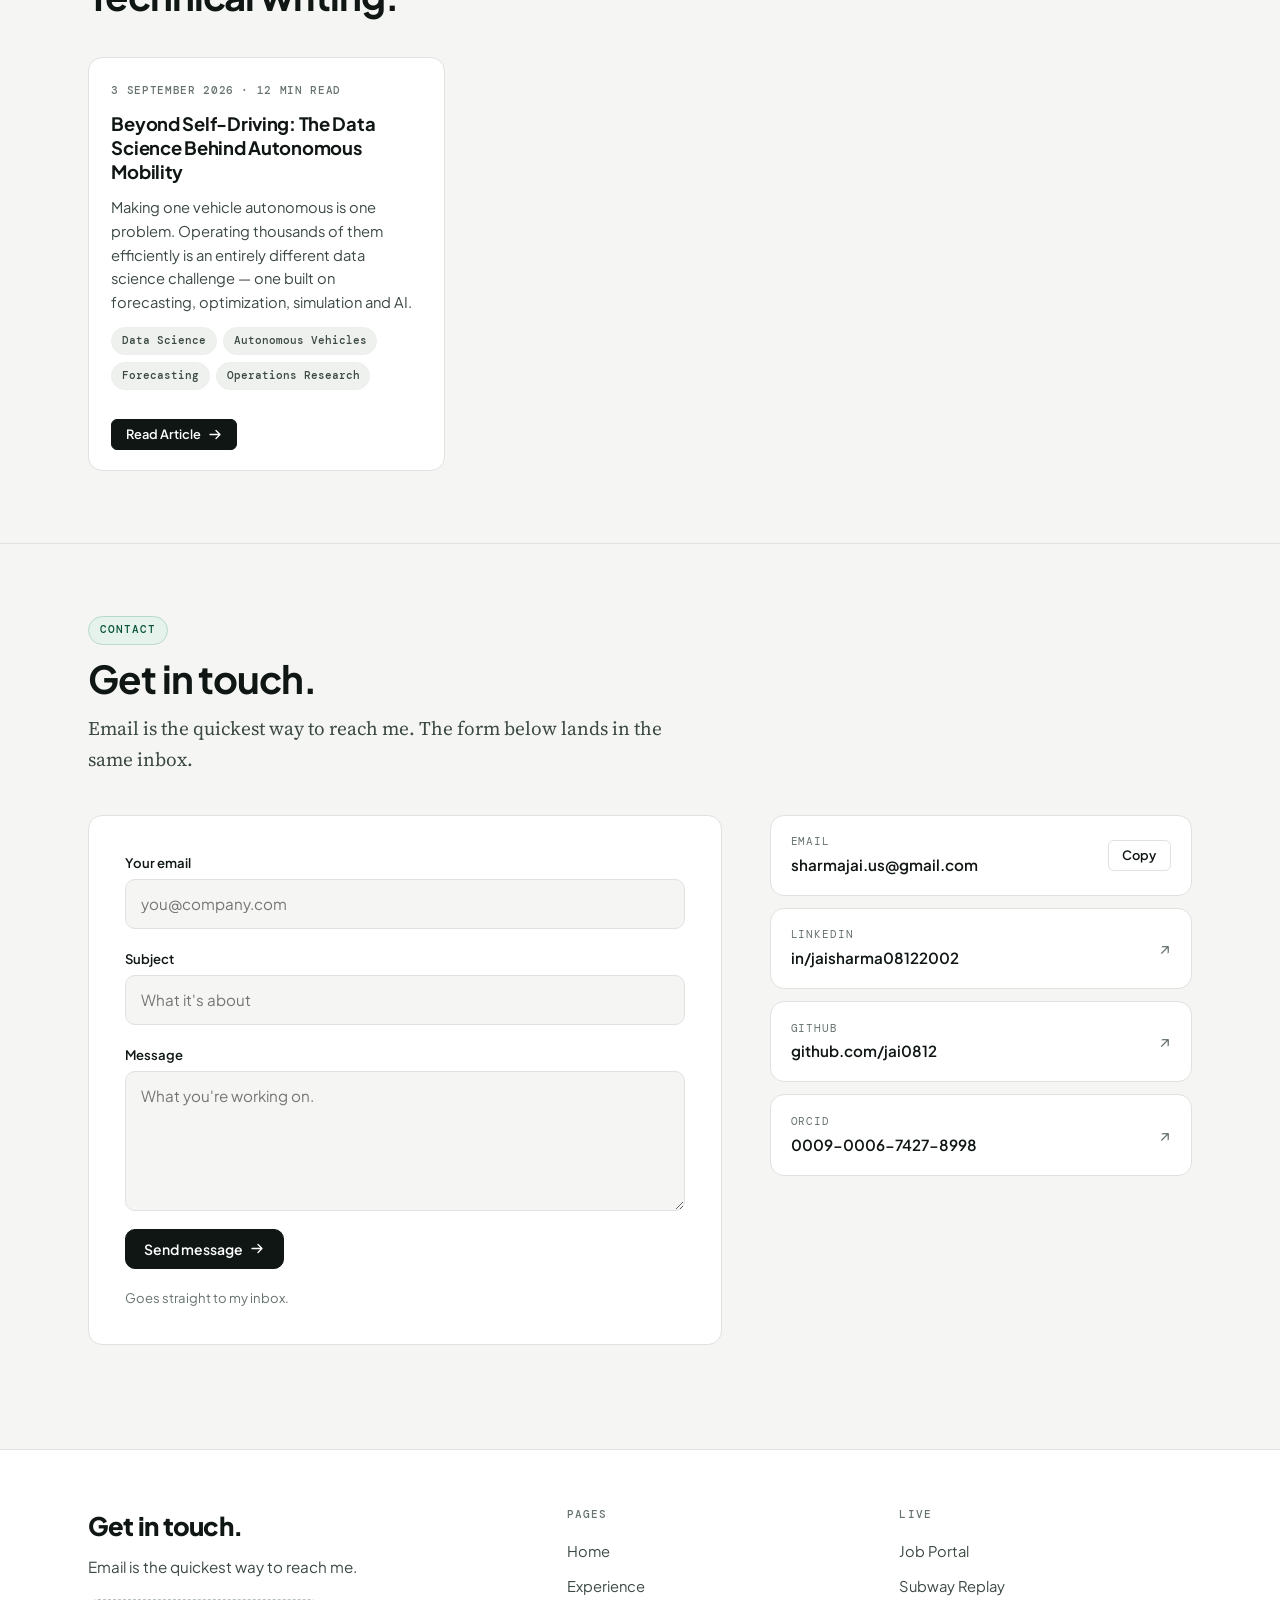
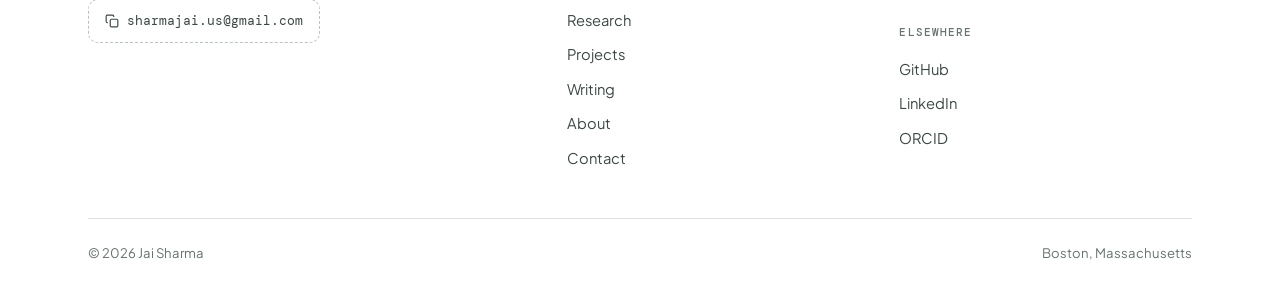
==== commit 2c5020ec: "Home photo caption: Data & AI · Boston University Co-Authored-By: Claude Opus 5.5 <noreply@anthropic" ====
--- a/index.html
+++ b/index.html
@@ -75,7 +75,7 @@
             <img class="hero__photo" src="assets/photo/jai-cutout.png" alt="Jai Sharma" width="1168" height="1168" fetchpriority="high">
           </div>
           <figcaption class="hero__card-badge">
-            <span><b>Jai Sharma</b><span>System Engineer · BU College of Communication</span></span>
+            <span><b>Jai Sharma</b><span>Data &amp; AI · Boston University</span></span>
             <a class="btn btn--sm" href="about.html">About</a>
           </figcaption>
         </figure>
